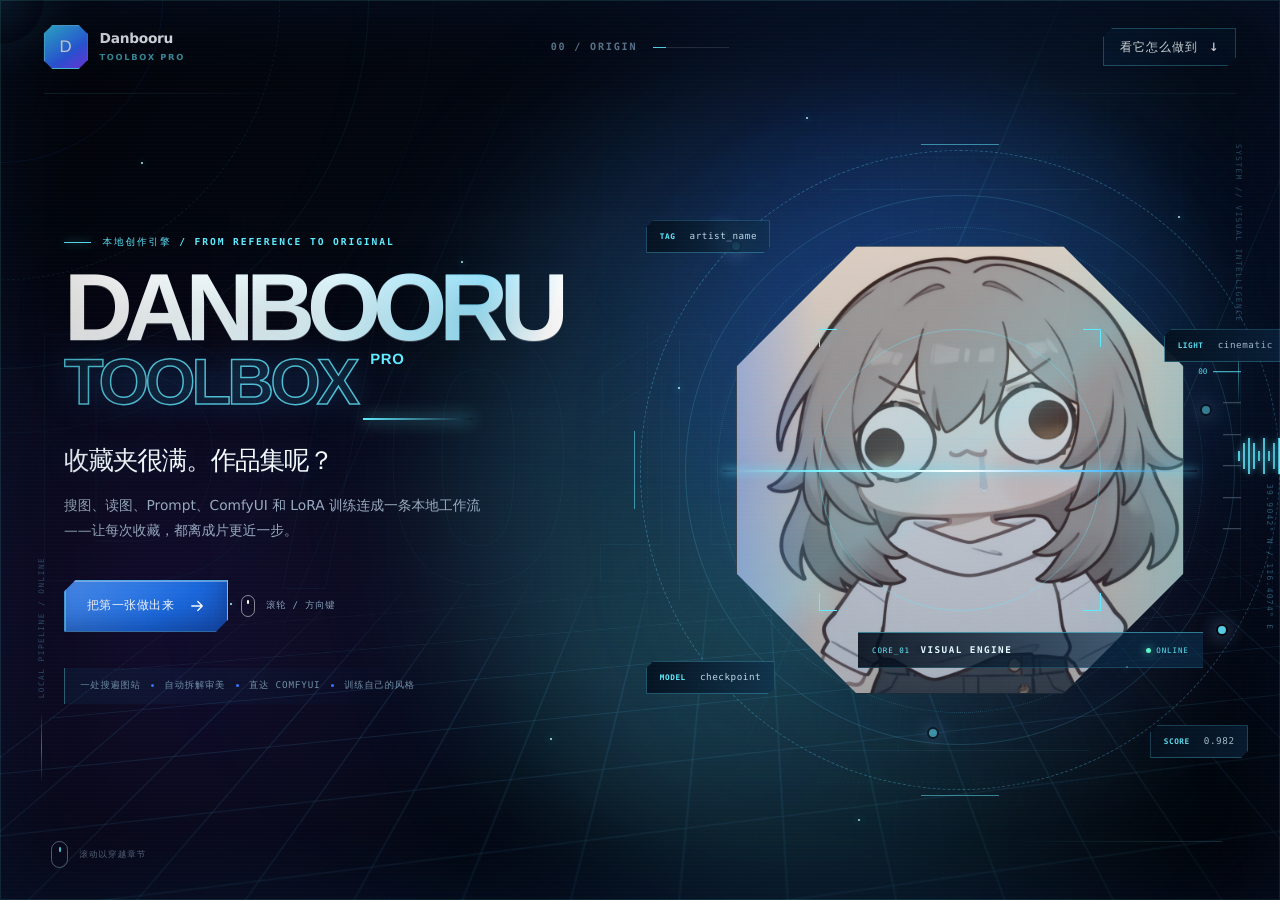
==== promo.html @ 8e203015 "Deploy promotional site" ====
<!doctype html>
<html lang="zh-CN">
  <head>
    <meta charset="UTF-8" />
    <meta name="viewport" content="width=device-width, initial-scale=1.0, viewport-fit=cover" />
    <meta
      name="description"
      content="收藏夹很满，作品集呢？Danbooru Toolbox Pro 把搜图、读图、ComfyUI 生成与 LoRA 训练连成一条本地创作工作流。"
    />
    <meta name="theme-color" content="#07101f" />
    <link rel="icon" type="image/png" href="./assets/logo--q2vQ9s1.png" />
    <title>Danbooru Toolbox Pro｜标签与图片助手</title>
    <script type="module"  src="./assets/promo-DK1WEImT.js"></script>
    <link rel="modulepreload"  href="./assets/rolldown-runtime-aKtaBQYM.js">
    <link rel="modulepreload"  href="./assets/modulepreload-polyfill-Dezn_h7o.js">
    <link rel="modulepreload"  href="./assets/gsap-vendor-B0QPNdJ0.js">
    <link rel="modulepreload"  href="./assets/react-vendor-CILzqOOf.js">
    <link rel="stylesheet"  href="./assets/promo-DI_Pjjp6.css">
  </head>
  <body>
    <div id="promo-root"></div>
  </body>
</html>
---- assets/promo-DI_Pjjp6.css ----
:root{--lightningcss-light: ;--lightningcss-dark:initial;color-scheme:dark;font-synthesis:none;text-rendering:geometricprecision;--promo-bg:#02040a;--promo-surface:#07111f;--promo-ink:#f7fbff;--promo-muted:#88a0ba;--promo-line:#74dcff33;--promo-accent:#3478ff;--promo-accent-bright:#61ecff;--promo-violet:#9d5cff;--promo-warm:#efc2a9;--promo-display:"Arial Black", "Segoe UI Black", "Microsoft YaHei", sans-serif;--material-face:#060d17f0;--material-face-deep:#01050bfa;--material-edge:#daf4ff38;--material-edge-top:#effcff61;--material-contact:#00070fe0;--material-shadow:#0000008f;font-family:Segoe UI,Microsoft YaHei,system-ui,-apple-system,sans-serif}*{box-sizing:border-box}html,body,#promo-root{width:100%;min-width:100%;max-width:none}html{background:var(--promo-bg);scroll-behavior:smooth;min-width:320px;min-height:100%}html.promo-enhanced,html.promo-enhanced body{overscroll-behavior:none;height:100%;overflow:hidden}body{min-width:320px;min-height:100%;color:var(--promo-ink);background:#02040a;margin:0;overflow-x:hidden}#promo-root{background:#02040a;min-height:100%}button,a{color:inherit;font:inherit}button{border:0}a{text-decoration:none}button:focus-visible,a:focus-visible,[data-scene-heading]:focus-visible{outline:2px solid var(--promo-accent-bright);outline-offset:5px}[data-scene-heading]:focus{scroll-margin-top:7rem}.promo-root{--pointer-x:0;--pointer-y:0;--scene-a-rgb:97, 236, 255;--scene-b-rgb:52, 120, 255;isolation:isolate;background:radial-gradient(circle at calc(73% + var(--pointer-x) * 5%) calc(42% + var(--pointer-y) * 5%), #3175ff3d, transparent 30%), radial-gradient(circle at 12% 68%, #8335ff1f, transparent 31%), linear-gradient(122deg, #02040a 0%, #040914 43%, #020712 72%, #010207 100%);width:100%;min-width:100%;max-width:none;min-height:100svh;position:relative;overflow:clip}.promo-root[data-active-index="1"]{--scene-a-rgb:54, 223, 255;--scene-b-rgb:41, 101, 255}.promo-root[data-active-index="2"]{--scene-a-rgb:120, 226, 255;--scene-b-rgb:137, 76, 255}.promo-root[data-active-index="3"]{--scene-a-rgb:75, 231, 255;--scene-b-rgb:83, 83, 255}.promo-root[data-active-index="4"]{--scene-a-rgb:93, 255, 215;--scene-b-rgb:38, 143, 255}.promo-root[data-active-index="5"]{--scene-a-rgb:221, 252, 255;--scene-b-rgb:91, 104, 255}.promo-root:before{z-index:50;content:"";pointer-events:none;mix-blend-mode:screen;background:repeating-linear-gradient(#ffffff03 0 1px,#0000 1px 4px);position:fixed;inset:0}.promo-root:after{z-index:90;box-shadow:inset 0 0 90px rgba(var(--scene-b-rgb), .11), inset 0 0 190px #00000070;content:"";pointer-events:none;border:1px solid #61ecff21;position:fixed;inset:0}.ambient-tech{z-index:-1;pointer-events:none;width:100vw;min-width:100%;position:fixed;inset:0;overflow:hidden}.ambient-grid{z-index:1;opacity:.3;transform:translate3d(calc(var(--pointer-x) * -16px), calc(var(--pointer-y) * -12px), 0);background-image:linear-gradient(#46b9ff1c 1px,#0000 1px),linear-gradient(90deg,#46b9ff1c 1px,#0000 1px);background-position:50%;background-size:72px 72px;position:absolute;inset:0;-webkit-mask-image:radial-gradient(at 70% 44%,#000 0%,#000000a8 35%,#0000 79%);mask-image:radial-gradient(at 70% 44%,#000 0%,#000000a8 35%,#0000 79%)}.ambient-glow{z-index:2;aspect-ratio:1;background:conic-gradient(from 110deg, transparent, rgba(var(--scene-a-rgb), .23), rgba(var(--scene-b-rgb), .2), transparent);filter:blur(74px);pointer-events:none;width:min(68vw,1180px);transform:translate3d(calc(var(--pointer-x) * 30px), calc(var(--pointer-y) * 22px), 0);border-radius:50%;position:absolute;top:5%;right:-4%}.ambient-aurora,.ambient-depth,.ambient-lens{z-index:3;position:absolute;inset:0}.ambient-aurora i{opacity:.24;filter:blur(44px);mix-blend-mode:screen;will-change:transform;border-radius:50%;width:62vw;height:18vh;position:absolute}.ambient-aurora i:first-child{background:linear-gradient(90deg, transparent, rgba(var(--scene-a-rgb), .72), transparent);transform:rotate(-27deg) translate3d(calc(var(--pointer-x) * 24px), calc(var(--pointer-y) * 15px), 0);animation:9s ease-in-out infinite alternate auroraDriftA;top:4%;right:-13%}.ambient-aurora i:nth-child(2){background:linear-gradient(90deg, transparent, rgba(var(--scene-b-rgb), .58), transparent);width:74vw;transform:rotate(19deg) translate3d(calc(var(--pointer-x) * -18px), calc(var(--pointer-y) * 12px), 0);animation:12s ease-in-out -4s infinite alternate auroraDriftB;bottom:7%;right:8%}.ambient-aurora i:nth-child(3){background:linear-gradient(90deg, transparent, rgba(var(--scene-a-rgb), .4), transparent);width:48vw;height:11vh;animation:10s ease-in-out -2s infinite alternate auroraDriftC;top:43%;left:-26%;transform:rotate(-12deg)}.ambient-depth{opacity:.28;background:repeating-conic-gradient(from 202deg at 71% 51%, rgba(var(--scene-a-rgb), .24) 0 .08deg, transparent .12deg 6.8deg);transform:translate3d(calc(var(--pointer-x) * -10px), calc(var(--pointer-y) * -8px), 0);-webkit-mask-image:radial-gradient(circle at 71% 51%,#0000 0 9%,#000 21%,#0000 70%);mask-image:radial-gradient(circle at 71% 51%,#0000 0 9%,#000 21%,#0000 70%)}.ambient-lens{top:50%;left:71%;border:1px solid rgba(var(--scene-a-rgb), .14);width:min(82vmin,880px);height:min(82vmin,880px);box-shadow:0 0 90px rgba(var(--scene-b-rgb), .14), inset 0 0 70px rgba(var(--scene-a-rgb), .06);transform:translate3d(calc(-50% + var(--pointer-x) * 18px), calc(-50% + var(--pointer-y) * 14px), 0);border-radius:50%;inset:auto}.ambient-lens:before,.ambient-lens:after,.ambient-lens i{aspect-ratio:1;content:"";border-radius:50%;position:absolute;top:50%;left:50%;transform:translate(-50%,-50%)}.ambient-lens:before{border:1px dashed rgba(var(--scene-a-rgb), .2);width:76%}.ambient-lens:after{border:1px solid rgba(var(--scene-b-rgb), .22);width:44%}.ambient-lens i:first-child{border:1px solid rgba(var(--scene-a-rgb), .08);width:118%}.ambient-lens i:last-child{background:radial-gradient(circle, rgba(var(--scene-a-rgb), .18), transparent 70%);width:12%;box-shadow:0 0 58px rgba(var(--scene-a-rgb), .28)}@keyframes auroraDriftA{to{transform:rotate(-23deg) translate3d(calc(var(--pointer-x) * 24px + 5vw), calc(var(--pointer-y) * 15px + 2vh), 0)}}@keyframes auroraDriftB{to{transform:rotate(15deg) translate3d(calc(var(--pointer-x) * -18px - 4vw), calc(var(--pointer-y) * 12px - 3vh), 0)}}@keyframes auroraDriftC{to{transform:rotate(-7deg)translate(5vw,-2vh)}}.ambient-floor{z-index:3;opacity:.44;width:92%;height:82%;transform:perspective(700px) rotateX(63deg) rotateZ(-9deg) translate3d(calc(var(--pointer-x) * -18px), calc(var(--pointer-y) * 12px), 0);transform-origin:top;background-image:linear-gradient(#48c8ff47 1px,#0000 1px),linear-gradient(90deg,#48c8ff47 1px,#0000 1px);background-size:54px 54px;position:absolute;bottom:-43%;right:-14%;-webkit-mask-image:linear-gradient(#0000,#000 24%,#0000 82%);mask-image:linear-gradient(#0000,#000 24%,#0000 82%)}.ambient-beams,.ambient-stars,.ambient-scan{z-index:4;position:absolute;inset:0}.ambient-beams i{opacity:.28;background:linear-gradient(#0000 8%,#50e7ffa6 43%,#0000 77%);width:1px;height:150%;position:absolute;top:-25%;transform:rotate(23deg);box-shadow:0 0 30px #31b7ff8c}.ambient-beams i:first-child{left:28%}.ambient-beams i:nth-child(2){opacity:.5;width:2px;left:68%}.ambient-beams i:nth-child(3){opacity:.18;left:91%}.ambient-stars i{background:#b8f6ff;border-radius:50%;width:2px;height:2px;animation:3.4s ease-in-out infinite starPulse;position:absolute;box-shadow:0 0 9px #54eaff}.ambient-stars i:first-child{top:18%;left:11%}.ambient-stars i:nth-child(2){animation-delay:-.7s;top:29%;left:36%}.ambient-stars i:nth-child(3){animation-delay:-1.9s;top:13%;left:63%}.ambient-stars i:nth-child(4){animation-delay:-2.6s;top:67%;left:18%}.ambient-stars i:nth-child(5){animation-delay:-1.1s;top:82%;left:43%}.ambient-stars i:nth-child(6){animation-delay:-2.1s;top:51%;left:77%}.ambient-stars i:nth-child(7){animation-delay:-.3s;top:24%;left:92%}.ambient-stars i:nth-child(8){animation-delay:-3s;top:74%;left:88%}.ambient-stars i:nth-child(9){animation-delay:-1.6s;top:91%;left:67%}.ambient-stars i:nth-child(10){animation-delay:-2.4s;top:43%;left:53%}.ambient-scan{z-index:5;background:linear-gradient(90deg,#0000,#3dc5ff0f,#0000);width:38%;animation:8s ease-in-out infinite ambientSweep;transform:skew(-18deg)translate(-150%)}.ambient-hud{z-index:6;color:#82ddff59;letter-spacing:.2em;writing-mode:vertical-rl;align-items:center;gap:.8rem;font-family:ui-monospace,SFMono-Regular,Consolas,monospace;font-size:.48rem;display:flex;position:absolute;right:2.3rem}.ambient-hud i{background:linear-gradient(#0000,#61ecff8c,#0000);width:1px;height:72px}.ambient-hud--top{top:16%}.ambient-hud--bottom{bottom:13%;left:2.3rem;right:auto;transform:rotate(180deg)}@keyframes starPulse{50%{opacity:.2;transform:scale(.45)}}@keyframes ambientSweep{0%,18%{opacity:0;transform:skew(-18deg)translate(-150%)}38%,66%{opacity:1}84%,to{opacity:0;transform:skew(-18deg)translate(380%)}}.promo-header{z-index:70;pointer-events:none;grid-template-columns:1fr auto 1fr;align-items:center;width:100%;min-height:94px;padding:1.35rem clamp(1.5rem,3.4vw,4.6rem);display:grid;position:fixed;top:0;left:0}.promo-header:after{content:"";opacity:.5;background:linear-gradient(90deg,#61ecff47,#0000 22% 78%,#61ecff33);height:1px;position:absolute;bottom:0;left:clamp(1.5rem,3.4vw,4.6rem);right:clamp(1.5rem,3.4vw,4.6rem)}.promo-header>*{pointer-events:auto}.promo-brand{justify-self:start;align-items:center;gap:.75rem;display:inline-flex}.promo-brand-mark{clip-path:polygon(20% 0,80% 0,100% 20%,100% 80%,80% 100%,20% 100%,0 80%,0 20%);width:44px;height:44px;font-family:var(--promo-display);background:linear-gradient(145deg,#39d8ff,#3167ff 62%,#7f3cff);border:1px solid #61ecffbd;place-items:center;font-size:1.05rem;display:grid;box-shadow:0 0 0 4px #3478ff14,0 0 34px #34beff6b}.promo-brand>span:last-child{flex-direction:column;line-height:1;display:flex}.promo-brand strong{letter-spacing:-.02em;font-size:.86rem}.promo-brand small{color:#61ecffa8;letter-spacing:.2em;margin-top:.35rem;font-size:.52rem;font-weight:800}.promo-chapter{color:#9ac2dda8;letter-spacing:.18em;align-items:center;gap:1rem;font-family:ui-monospace,SFMono-Regular,Consolas,monospace;font-size:.63rem;font-weight:700;display:flex}.promo-chapter>i{background:#ffffff24;width:76px;height:1px;display:block;position:relative;overflow:hidden}.promo-chapter b{background:var(--promo-accent-bright);transition:width .5s cubic-bezier(.16,1,.3,1);position:absolute;inset:0 auto 0 0}.header-cta{clip-path:polygon(9px 0,100% 0,100% calc(100% - 9px),calc(100% - 9px) 100%,0 100%,0 9px);cursor:pointer;letter-spacing:.08em;background:#184f8e1a;border:1px solid #61ecff4d;justify-self:end;min-height:38px;padding:0 1rem;font-size:.72rem;font-weight:800;transition:color .2s,border-color .2s}.header-cta span{margin-left:.4rem;transition:transform .25s cubic-bezier(.16,1,.3,1);display:inline-block}.header-cta:hover{color:var(--promo-accent-bright);background:#2fb3ff1f;border-color:#61ecffcc}.header-cta:hover span{transform:translate(3px,-3px)}.promo-stage{min-height:100svh;position:relative}.promo-root[data-enhanced=true] .promo-stage{height:100svh;overflow:hidden}.promo-root[data-enhanced=true]{width:auto;min-width:0;max-width:none;height:auto;min-height:0;position:fixed;inset:0;overflow:hidden}.promo-section{transform-origin:68%;background:0 0;min-height:100svh;position:relative;overflow:hidden}.promo-section:after{z-index:0;content:"";opacity:.55;pointer-events:none;background:linear-gradient(90deg,#0000,#61ecff5c);width:clamp(190px,17vw,340px);height:1px;position:absolute;bottom:6.5vh;right:4.5vw}.promo-section[data-active=true]:before{animation:1.05s cubic-bezier(.16,1,.3,1) both sceneFieldBoot}.promo-section[data-active=true]:after{transform-origin:100%;animation:1.1s cubic-bezier(.16,1,.3,1) .18s both sceneRailBoot}@keyframes sceneFieldBoot{0%{opacity:0;transform:scale(.92)}to{opacity:1;transform:scale(1)}}@keyframes sceneRailBoot{0%{opacity:0;transform:scaleX(0)}to{opacity:.55;transform:scaleX(1)}}.promo-root[data-enhanced=true] .promo-section{opacity:0;visibility:hidden;position:absolute;inset:0}.promo-root[data-enhanced=true] .promo-section:not([data-active=true]) *{animation-play-state:paused!important}.promo-root[data-enhanced=true] .promo-section[data-active=true]{opacity:1;visibility:visible}.scene--organize,.scene--train{transform-origin:32%}.scene--final{transform-origin:50%}.scene-layout{--scene-pad-inline:clamp(4rem, 5vw, 7rem);--scene-pad-right:var(--scene-pad-inline);--scene-pad-top:clamp(7rem, 11vh, 9rem);--scene-pad-bottom:clamp(4.5rem, 8vh, 6.5rem);width:100%;max-width:none;min-height:100svh;padding:var(--scene-pad-top) var(--scene-pad-right) var(--scene-pad-bottom) var(--scene-pad-inline);align-items:center;gap:clamp(2rem,3.5vw,6rem);margin:0;display:grid;position:relative}.scene-layout>*{min-width:0}.scene-copy{z-index:4;max-width:620px;position:relative}.scene-kicker{color:var(--promo-accent-bright);letter-spacing:.2em;text-transform:uppercase;text-shadow:0 0 18px #61ecff61;margin:0 0 1.45rem;font-family:ui-monospace,SFMono-Regular,Consolas,monospace;font-size:clamp(.6rem,.72vw,.72rem);font-weight:800}.scene-kicker:before{background:var(--promo-accent-bright);content:"";vertical-align:middle;width:1.7rem;height:1px;margin-right:.7rem;display:inline-block;box-shadow:0 0 10px #61ecffcc}.scene-number{color:#7ea4dc12;font-family:var(--promo-display);pointer-events:none;font-size:clamp(8rem,13vw,13rem);line-height:1;position:absolute;top:-5.1rem;left:-.08em}.feature-title{font-family:var(--promo-display);letter-spacing:0;text-shadow:0 0 34px #2a93ff21;margin:0;font-size:clamp(3rem,5.2vw,6.1rem);font-weight:950;line-height:1.08}.feature-title-line{white-space:nowrap;display:block}.feature-lead{color:#a9b6c8;max-width:34rem;margin:clamp(1.4rem,3vh,2rem) 0 0;font-size:clamp(.9rem,1.15vw,1.12rem);line-height:1.85}.feature-facts{border-top:1px solid var(--promo-line);gap:clamp(2rem,5vw,4.5rem);margin-top:clamp(2rem,4vh,3.2rem);padding-top:1.4rem;display:flex}.feature-facts div{flex-direction:column;display:flex}.feature-facts strong{font-family:var(--promo-display);font-size:clamp(1.2rem,2vw,2rem)}.feature-facts span{color:var(--promo-muted);letter-spacing:.12em;margin-top:.4rem;font-size:.67rem}.promo-root[data-enhanced=true] .promo-reveal{opacity:0}.promo-root[data-enhanced=true] .promo-section[data-active=true] .promo-reveal{animation:.64s cubic-bezier(.16,1,.3,1) both promoReveal}.promo-root[data-enhanced=true] .promo-section[data-active=true] .promo-reveal:first-child{animation-delay:.18s}.promo-root[data-enhanced=true] .promo-section[data-active=true] .promo-reveal:nth-child(2){animation-delay:.24s}.promo-root[data-enhanced=true] .promo-section[data-active=true] .promo-reveal:nth-child(3){animation-delay:.3s}.promo-root[data-enhanced=true] .promo-section[data-active=true] .promo-reveal:nth-child(4){animation-delay:.36s}.promo-root[data-enhanced=true] .promo-section[data-active=true] .promo-reveal:nth-child(5){animation-delay:.42s}@keyframes promoReveal{0%{opacity:0;transform:translateY(20px)}to{opacity:1;transform:translateY(0)}}.hero-layout{grid-template-columns:minmax(0,1.05fr) minmax(360px,.95fr)}.hero-title{font-family:var(--promo-display);letter-spacing:-.085em;text-transform:uppercase;flex-direction:column;margin:0;font-size:clamp(4.2rem,7.7vw,9.2rem);font-weight:950;line-height:.78;display:flex}.hero-title>span:last-child{color:#0000;-webkit-text-stroke:1.2px #f3f6fbb8;letter-spacing:-.06em;margin-top:.22em;font-size:.68em}.hero-title em{color:var(--promo-accent-bright);vertical-align:top;-webkit-text-stroke:0;letter-spacing:.04em;font-size:.23em;font-style:normal;display:inline-block;transform:translateY(-.22em)}.hero-lead{font-family:var(--promo-display);letter-spacing:-.045em;margin:clamp(1.8rem,4vh,3.2rem) 0 0;font-size:clamp(1.25rem,2vw,2.05rem);font-weight:900}.hero-detail{max-width:39rem;color:var(--promo-muted);margin:1rem 0 0;font-size:clamp(.86rem,1.05vw,1.05rem);line-height:1.8}.hero-actions,.final-actions{align-items:center;gap:.8rem;margin-top:clamp(1.8rem,4vh,3rem);display:flex}.hero-control-note{color:var(--promo-muted);letter-spacing:.08em;align-items:center;gap:.7rem;font-family:ui-monospace,SFMono-Regular,Consolas,monospace;font-size:.58rem;display:inline-flex}.promo-button{cursor:pointer;letter-spacing:.04em;border:1px solid #0000;border-radius:999px;justify-content:center;align-items:center;gap:.85rem;min-height:52px;padding:0 1.35rem;font-size:.76rem;font-weight:850;transition:transform .28s cubic-bezier(.16,1,.3,1),background .2s,border-color .2s;display:inline-flex}.promo-button svg{fill:none;stroke:currentColor;stroke-linecap:round;stroke-linejoin:round;stroke-width:1.8px;width:18px;transition:transform .25s cubic-bezier(.16,1,.3,1)}.promo-button:hover{transform:translateY(-3px)}.promo-button:hover svg{transform:translate(4px)}.promo-button--primary{background:var(--promo-accent);box-shadow:0 14px 40px #3576eb3d}.promo-button--primary:hover{background:#609bff}.promo-button--ghost{background:#ffffff06;border-color:#ffffff2b}.promo-button--ghost:hover{border-color:#8bb8ff8c}.button-wheel{border:1px solid #ffffff80;border-radius:10px;width:14px;height:22px;display:block;position:relative}.button-wheel:after{content:"";background:#fff;border-radius:2px;width:2px;height:4px;animation:1.7s ease-in-out infinite wheelDot;position:absolute;top:4px;left:5px}@keyframes wheelDot{0%{opacity:0;transform:translateY(0)}25%{opacity:1}75%{opacity:1}to{opacity:0;transform:translateY(7px)}}.hero-proof{color:#718097;letter-spacing:.09em;text-transform:uppercase;align-items:center;gap:.65rem;margin-top:clamp(1.8rem,4vh,3.5rem);font-family:ui-monospace,SFMono-Regular,Consolas,monospace;font-size:.58rem;display:flex}.hero-proof i{background:var(--promo-accent);border-radius:50%;width:3px;height:3px}.hero-visual{aspect-ratio:1;width:min(42vw,650px);transform:translate3d(calc(var(--pointer-x) * 22px), calc(var(--pointer-y) * 15px), 0);justify-self:center;transition:transform .2s ease-out;position:relative}.hero-mascot-halo{filter:blur(58px);background:#679dff40;border-radius:50%;position:absolute;inset:12%}.hero-mascot-frame{background:#dbc6b8;border:1px solid #ffffff38;border-radius:50%;position:absolute;inset:13%;overflow:hidden;box-shadow:0 35px 90px #0000006b,inset 0 0 0 11px #ffffff09}.hero-mascot-frame:after{content:"";background:linear-gradient(140deg,#0000 35%,#5893ff2e);position:absolute;inset:0}.hero-mascot-frame img{object-fit:cover;width:100%;height:100%;transform:scale(1.03)}.hero-orbit{border:1px solid #8db4ee38;border-radius:50%;position:absolute}.hero-orbit:before,.hero-orbit:after{border:2px solid var(--promo-bg);background:var(--promo-accent-bright);content:"";border-radius:50%;width:8px;height:8px;position:absolute;box-shadow:0 0 18px #8bb8ffcc}.hero-orbit--outer{animation:24s linear infinite orbitSpin;inset:1%}.hero-orbit--outer:before{top:14%;left:14%}.hero-orbit--outer:after{bottom:24%;right:8%}.hero-orbit--inner{opacity:.55;border-style:dashed;animation:18s linear infinite reverse orbitSpin;inset:8%}.hero-orbit--inner:before{top:38%;right:4%}.hero-orbit--inner:after{bottom:1%;left:44%}@keyframes orbitSpin{to{transform:rotate(360deg)}}.orbit-label{color:#b7c5d8;letter-spacing:.06em;-webkit-backdrop-filter:blur(12px);backdrop-filter:blur(12px);background:#071120b8;border:1px solid #96b9eb33;border-radius:999px;padding:.55rem .75rem;font-family:ui-monospace,SFMono-Regular,Consolas,monospace;font-size:.58rem;animation:4s ease-in-out infinite labelFloat;position:absolute;box-shadow:0 12px 36px #00000038}.orbit-label--two{animation-delay:-1.2s;top:28%;right:-4%}.orbit-label--three{animation-delay:-2.1s;bottom:16%;left:-3%}.orbit-label--four{animation-delay:-3s;bottom:5%;right:3%}@keyframes labelFloat{0%,to{transform:translateY(0)}50%{transform:translateY(-8px)}}.hero-scanline{background:linear-gradient(90deg,#0000,#7baeffb3,#0000);width:88%;height:1px;animation:4.6s ease-in-out infinite scanLine;position:absolute;top:50%;left:6%;overflow:visible;box-shadow:0 0 15px #5493ff8c}@keyframes scanLine{0%,to{opacity:0;transform:translateY(-150px)}18%,82%{opacity:.75}50%{transform:translateY(150px)}}.hero-coordinate{color:#c2d2e873;letter-spacing:.16em;writing-mode:vertical-rl;font-family:ui-monospace,SFMono-Regular,Consolas,monospace;font-size:.5rem;position:absolute;bottom:28%;right:2%}.hero-layout{isolation:isolate;grid-template-columns:minmax(0,.9fr) minmax(0,1.1fr)}.hero-layout:before{z-index:-1;color:#0000;content:"D/01";font-family:var(--promo-display);opacity:.12;pointer-events:none;-webkit-text-stroke:1px #54c1ff6b;font-size:clamp(15rem,28vw,36rem);font-weight:950;line-height:.7;position:absolute;top:50%;left:1.6vw;transform:translateY(-47%)}.hero-copy{max-width:830px}.hero-title{z-index:3;filter:drop-shadow(0 0 24px #4285ff21);font-size:clamp(4.8rem,7.45vw,9.5rem);line-height:.75;position:relative}.hero-title>span:first-child{box-sizing:content-box;color:#0000;text-shadow:0 0 42px #5ce2ff29;background:linear-gradient(110deg,#fff 8%,#d7f8ff 51%,#7adfff 79%,#fff 94%);-webkit-background-clip:text;background-clip:text;align-self:flex-start;width:max-content;max-width:none;padding-inline-end:.14em;overflow:visible}.hero-title>span:last-child{color:#61ecff0f;-webkit-text-stroke:1.5px #61ecffc7;text-shadow:0 0 34px #35a0ff45;position:relative}.hero-title>span:last-child:after{background:linear-gradient(90deg, var(--promo-accent-bright), transparent);width:26%;height:.035em;box-shadow:0 0 15px var(--promo-accent-bright);content:"";position:absolute;bottom:-.2em;right:3%}.hero-lead{color:#f4fbff;text-shadow:0 0 28px #4cbbff2e}.hero-detail{color:#98abc0}.promo-button{clip-path:polygon(12px 0,100% 0,100% calc(100% - 12px),calc(100% - 12px) 100%,0 100%,0 12px);border-radius:0}.promo-button--primary{background:linear-gradient(110deg,#2e6aff,#18bddd 72%,#64efff);border-color:#79f1ff85;position:relative;box-shadow:0 0 0 1px #359dff1f,0 0 34px #30a6ff52,inset 0 0 20px #ffffff1a}.promo-button--primary:hover{background:linear-gradient(110deg,#417cff,#34d7ef 72%,#9bf7ff);box-shadow:0 0 44px #30c4ff73}.hero-proof{color:#7090a8;background:linear-gradient(90deg,#1f8fce17,#0000);border-left:1px solid #61ecff6b;width:fit-content;padding:.72rem .95rem}.hero-visual{width:min(49vw,920px,90svh);transform:translate3d(calc(var(--pointer-x) * 32px), calc(var(--pointer-y) * 22px), 0);justify-self:end;margin-inline-end:calc(-1 * var(--scene-pad-right))}.hero-reactor-shell{opacity:.82;background:linear-gradient(var(--promo-accent-bright), var(--promo-accent-bright)) 50% 0 / 12% 1px no-repeat, linear-gradient(var(--promo-accent-bright), var(--promo-accent-bright)) 50% 100% / 12% 1px no-repeat, linear-gradient(var(--promo-accent-bright), var(--promo-accent-bright)) 0 50% / 1px 12% no-repeat, linear-gradient(var(--promo-accent-bright), var(--promo-accent-bright)) 100% 50% / 1px 12% no-repeat;filter:drop-shadow(0 0 12px #61ecff57);position:absolute;inset:-1%}.hero-reactor-shell:before,.hero-reactor-shell:after{clip-path:polygon(27% 0,73% 0,100% 27%,100% 73%,73% 100%,27% 100%,0 73%,0 27%);content:"";border:1px solid #64daff2e;position:absolute;inset:7%}.hero-reactor-shell:after{opacity:.48;border-style:dashed;animation:3.8s ease-in-out infinite reactorBreathe;inset:2%}.hero-mascot-halo{filter:blur(70px);background:linear-gradient(135deg,#2f6cff7a,#50ebff47,#9e42ff4d);border-radius:34%;inset:10%}.hero-mascot-frame{clip-path:polygon(27% 0,73% 0,100% 27%,100% 73%,73% 100%,27% 100%,0 73%,0 27%);background:#0b1421;border:1px solid #77eeffc2;border-radius:0;inset:15%;box-shadow:0 0 0 9px #226eb714,0 0 76px #2aa2ff66,inset 0 0 70px #237cff29}.hero-mascot-frame:before{z-index:2;content:"";pointer-events:none;background:linear-gradient(90deg,#3478ff52,#0000 18% 82%,#61ecff3d),linear-gradient(#0308120a,#0d2b4e4d);position:absolute;inset:0}.hero-mascot-frame:after{z-index:3;background:linear-gradient(140deg,#0000 29%,#76f1ff2e 48%,#0000 54%)}.hero-mascot-frame img{filter:saturate(.72)contrast(1.13)brightness(.93)hue-rotate(3deg);transform:scale(1.08)}.hero-image-grid{z-index:4;opacity:.26;pointer-events:none;background-image:linear-gradient(#49d6ff2e 1px,#0000 1px),linear-gradient(90deg,#49d6ff2e 1px,#0000 1px);background-size:32px 32px;position:absolute;inset:0;-webkit-mask-image:linear-gradient(#0000,#000 40%,#0000 90%);mask-image:linear-gradient(#0000,#000 40%,#0000 90%)}.hero-orbit{filter:drop-shadow(0 0 9px #3bb5ff38);border-color:#60daff52;border-radius:50%}.hero-orbit--outer{border-style:dashed;border-width:1px;inset:0}.hero-orbit--inner{border-style:solid;inset:7%;box-shadow:inset 0 0 40px #267aff14}.hero-orbit--micro{opacity:.62;border-style:dotted;animation:12s linear infinite orbitSpin;inset:12%}.hero-reticle{z-index:7;border:1px solid #61ecff5c;border-radius:50%;position:absolute;inset:28%}.hero-reticle i{border-color:var(--promo-accent-bright);width:18px;height:18px;filter:drop-shadow(0 0 6px var(--promo-accent-bright));border-style:solid;position:absolute}.hero-reticle i:first-child{border-width:1px 0 0 1px;top:-1px;left:-1px}.hero-reticle i:nth-child(2){border-width:1px 1px 0 0;top:-1px;right:-1px}.hero-reticle i:nth-child(3){border-width:0 1px 1px 0;bottom:-1px;right:-1px}.hero-reticle i:nth-child(4){border-width:0 0 1px 1px;bottom:-1px;left:-1px}.orbit-label{z-index:8;color:#bdd7e6;clip-path:polygon(7px 0,100% 0,100% calc(100% - 7px),calc(100% - 7px) 100%,0 100%,0 7px);background:linear-gradient(100deg,#05111ff0,#0e304e99);border-color:#5ce1ff52;border-radius:0;padding:.62rem .78rem;box-shadow:0 0 24px #28a4ff21}.orbit-label b{color:var(--promo-accent-bright);margin-right:.5rem;font-size:.48rem}.orbit-label--one{top:11%;left:1%}.orbit-label--two{top:28%;right:-1%}.orbit-label--three{bottom:15%;left:1%}.orbit-label--four{bottom:5%;right:5%}.hero-scanline{z-index:9;background:linear-gradient(90deg,#0000,#78f1ff 20%,#fff 50%,#58bfff 80%,#0000);width:74%;height:2px;left:13%;box-shadow:0 0 8px #61ecff,0 0 28px #3494ffbf}.hero-core-status{z-index:8;background:linear-gradient(90deg,#040d1be6,#0d395c94);border-top:1px solid #61ecff7a;border-bottom:1px solid #61ecff2e;grid-template-columns:auto 1fr auto;align-items:center;gap:.65rem;width:54%;padding:.72rem .9rem;font-family:ui-monospace,SFMono-Regular,Consolas,monospace;display:grid;position:absolute;bottom:19%;right:12%}.hero-core-status span,.hero-core-status i{color:var(--promo-accent-bright);letter-spacing:.12em;font-size:.47rem;font-style:normal}.hero-core-status strong{color:#e3f8ff;letter-spacing:.16em;font-size:.58rem}.hero-core-status i:before{content:"";background:#61ffd1;border-radius:50%;width:5px;height:5px;margin-right:.35rem;display:inline-block;box-shadow:0 0 10px #61ffd1}.hero-waveform{z-index:8;align-items:center;gap:3px;height:36px;display:flex;position:absolute;top:45%;right:0}.hero-waveform i{background:var(--promo-accent-bright);width:2px;height:30%;animation:1.4s ease-in-out infinite alternate waveSignal;box-shadow:0 0 6px #61ecffcc}.hero-waveform i:nth-child(2n){height:72%;animation-delay:-.4s}.hero-waveform i:nth-child(3n){height:100%;animation-delay:-.8s}.hero-coordinate{color:#69d9ff7a;bottom:25%;right:1%}@keyframes waveSignal{to{opacity:.35;height:12%}}@keyframes reactorBreathe{50%{opacity:.22;transform:scale(.985)}}.feature-layout{grid-template-columns:minmax(300px,.78fr) minmax(480px,1.22fr)}.feature-layout--reverse{grid-template-columns:minmax(480px,1.18fr) minmax(300px,.82fr)}.search-console{clip-path:polygon(28px 0,100% 0,100% calc(100% - 28px),calc(100% - 28px) 100%,0 100%,0 28px);width:100%;max-width:940px;transform:perspective(1300px) rotateY(-7deg) rotateX(2deg) translate3d(calc(var(--pointer-x) * -12px), calc(var(--pointer-y) * -8px), 0);background:linear-gradient(150deg,#0a1f35f5,#030913fa);border:1px solid #61ecff4d;border-radius:0;padding:clamp(1.1rem,2vw,1.8rem);position:relative;overflow:hidden;box-shadow:0 0 0 1px #3281ff14,0 0 80px #1e80ff33,0 45px 110px #0000007a}.search-console:before{content:"";pointer-events:none;background:linear-gradient(125deg,#3ad2ff21,#0000 28%),repeating-linear-gradient(90deg,#0000 0 47px,#46c8ff06 48px);position:absolute;inset:0}.console-topline,.console-footer,.source-row{align-items:center;display:flex;position:relative}.console-topline{color:#8595aa;letter-spacing:.15em;justify-content:space-between;margin-bottom:1.2rem;font-family:ui-monospace,SFMono-Regular,Consolas,monospace;font-size:.56rem;font-weight:800}.console-status{color:#96c6ff}.console-status i{background:#79b1ff;border-radius:50%;width:6px;height:6px;margin-right:.42rem;animation:1.6s ease-in-out infinite statusPulse;display:inline-block;box-shadow:0 0 12px #79b1ff}@keyframes statusPulse{50%{opacity:.35}}.search-field{background:#1c71a00f;border:1px solid #61ecff38;border-radius:0;align-items:center;gap:.8rem;min-height:58px;padding:0 1rem;display:flex;position:relative;box-shadow:inset 0 0 26px #2981ff0f}.search-symbol{color:var(--promo-accent-bright);font-size:1.55rem;line-height:1}.search-query{color:#edf3fc;flex:1;font-family:ui-monospace,SFMono-Regular,Consolas,monospace;font-size:clamp(.72rem,1.1vw,.95rem)}.search-shortcut{color:#708097;border:1px solid #ffffff21;border-radius:.42rem;padding:.3rem .46rem;font-size:.58rem}.source-row{color:#66768c;letter-spacing:.09em;white-space:nowrap;gap:clamp(.65rem,1.5vw,1.35rem);margin:1rem 0;font-size:.52rem;font-weight:850;overflow:hidden}.source-row .is-active{color:var(--promo-accent-bright)}.result-grid{grid-template-rows:repeat(2,minmax(130px,18vh));grid-template-columns:1.35fr .9fr .9fr;gap:.75rem;display:grid}.result-tile{background-color:#15243a;border:1px solid #63dbff2b;border-radius:.15rem;min-height:0;position:relative;overflow:hidden}.result-tile:before,.result-tile:after{content:"";border-radius:50%;position:absolute}.result-tile:before{aspect-ratio:1;filter:blur(2px);background:#ffffff2e;width:55%;top:15%;left:20%}.result-tile:after{aspect-ratio:1;border:1px solid #ffffff40;width:80%;bottom:-30%;right:-16%}.result-tile span{z-index:3;color:#ffffffbf;letter-spacing:.1em;font-family:ui-monospace,SFMono-Regular,Consolas,monospace;font-size:.48rem;position:absolute;bottom:.7rem;right:.8rem}.result-tile--portrait{background:#d6bfae;grid-row:1/3}.result-tile--portrait:before,.result-tile--portrait:after{display:none}.result-tile--portrait img{object-fit:cover;filter:saturate(.82)contrast(1.04);width:100%;height:100%;transition:transform .8s cubic-bezier(.16,1,.3,1)}.search-console:hover .result-tile--portrait img{transform:scale(1.035)}.result-tile--violet{background:linear-gradient(145deg,#374f82,#76678e)}.result-tile--blue{background:linear-gradient(145deg,#1e5b83,#6bb3c4)}.result-tile--peach{background:linear-gradient(145deg,#805e64,#e6ae8c)}.console-footer{color:#607088;letter-spacing:.12em;justify-content:space-between;gap:1rem;margin-top:1rem;font-family:ui-monospace,SFMono-Regular,Consolas,monospace;font-size:.48rem}.console-footer div{flex:1;gap:4px;display:flex}.console-footer i{background:#ffffff14;flex:1;height:2px;overflow:hidden}.console-footer i:after{background:var(--promo-accent);content:"";transform-origin:0;width:100%;height:100%;animation:2.4s ease-in-out infinite alternate indexBar;display:block}.console-footer i:nth-child(2):after{animation-delay:-.4s}.console-footer i:nth-child(3):after{animation-delay:-1.2s}.console-footer i:nth-child(4):after{animation-delay:-.8s}.console-footer i:nth-child(5):after{animation-delay:-1.7s}@keyframes indexBar{0%{transform:scaleX(.12)}to{transform:scaleX(.95)}}.asset-intelligence{aspect-ratio:1.05;width:min(48vw,820px);transform:translate3d(calc(var(--pointer-x) * 12px), calc(var(--pointer-y) * 10px), 0);justify-self:center;position:relative}.asset-photo{clip-path:polygon(30px 0,100% 0,100% calc(100% - 30px),calc(100% - 30px) 100%,0 100%,0 30px);background:#dac4b4;border:1px solid #61ecff61;border-radius:0;position:absolute;inset:5% 22% 5% 10%;overflow:hidden;box-shadow:0 0 58px #2299ff2e,0 38px 90px #0000007a}.asset-photo:after{content:"";background:linear-gradient(90deg,#0000 49.8%,#ffffff2e 50%,#0000 50.2%),linear-gradient(#0000 49.8%,#ffffff2e 50%,#0000 50.2%),linear-gradient(#0000 62%,#0309128c);position:absolute;inset:0}.asset-photo img{object-fit:cover;width:100%;height:100%}.asset-focus{z-index:2;border:1px solid #7eb8ffcc;width:54px;height:54px;position:absolute}.asset-focus:before,.asset-focus:after{content:"";background:#7eb8ffcc;position:absolute}.asset-focus:before{width:70px;height:1px;top:50%;left:-8px}.asset-focus:after{width:1px;height:70px;top:-8px;left:50%}.asset-focus--one{top:30%;left:31%}.asset-focus--two{width:34px;height:34px;bottom:22%;right:18%}.asset-data{z-index:4;clip-path:polygon(8px 0,100% 0,100% calc(100% - 8px),calc(100% - 8px) 100%,0 100%,0 8px);-webkit-backdrop-filter:blur(16px);backdrop-filter:blur(16px);background:linear-gradient(110deg,#040e1bf0,#0b3148c7);border:1px solid #61ecff47;border-radius:0;grid-template-columns:1fr auto;gap:.25rem 2rem;width:min(260px,42%);padding:1rem 1.15rem;display:grid;position:absolute;box-shadow:0 0 34px #1d91ff21,0 18px 50px #00000057}.asset-data small{color:var(--promo-accent-bright);letter-spacing:.16em;grid-column:1/3;font-family:ui-monospace,SFMono-Regular,Consolas,monospace;font-size:.48rem;font-weight:800}.asset-data strong{text-overflow:ellipsis;font-size:.78rem;overflow:hidden}.asset-data span{color:#9baabd;font-family:ui-monospace,SFMono-Regular,Consolas,monospace;font-size:.65rem}.asset-index{color:#596a82;letter-spacing:.18em;font-family:ui-monospace,SFMono-Regular,Consolas,monospace;font-size:.52rem;position:absolute;bottom:2%;left:11%}.asset-crosshair{width:1px;height:1px;box-shadow:0 0 0 1px var(--promo-accent-bright);position:absolute}.asset-crosshair:before,.asset-crosshair:after{content:"";background:#7baeff66;position:absolute}.asset-crosshair:before{width:140px;height:1px;top:0;left:-70px}.asset-crosshair:after{width:1px;height:140px;top:-70px;left:0}.asset-crosshair--one{top:18%;left:4%}.asset-crosshair--two{bottom:21%;right:13%}.feature-tags{flex-wrap:wrap;gap:.55rem;margin-top:2rem;display:flex}.feature-tags span{clip-path:polygon(6px 0,100% 0,100% calc(100% - 6px),calc(100% - 6px) 100%,0 100%,0 6px);color:#8fa1b8;letter-spacing:.06em;background:#238bc10d;border:1px solid #97b8e62b;border-radius:0;padding:.6rem .85rem;font-size:.64rem}.creation-pipeline{width:min(57vw,1040px);min-height:430px;transform:translate3d(calc(var(--pointer-x) * -9px), calc(var(--pointer-y) * 8px), 0);grid-template-columns:repeat(3,1fr);justify-self:end;align-items:center;gap:clamp(1rem,2vw,2rem);display:grid;position:relative}.pipeline-beam{z-index:0;background:#61ecff3d;height:1px;position:absolute;top:50%;left:7%;right:7%;overflow:hidden;box-shadow:0 0 18px #33bbff40}.pipeline-beam span{background:linear-gradient(90deg,#0000,#72a9ff,#0000);width:30%;height:100%;animation:2.8s ease-in-out infinite beamTravel;display:block}@keyframes beamTravel{0%{transform:translate(-100%)}to{transform:translate(430%)}}.pipeline-node{z-index:2;clip-path:polygon(18px 0,100% 0,100% calc(100% - 18px),calc(100% - 18px) 100%,0 100%,0 18px);background:linear-gradient(155deg,#0a233af7,#030a14fa);border:1px solid #61ecff40;border-radius:0;min-height:280px;padding:clamp(1.2rem,2vw,1.8rem);position:relative;box-shadow:0 0 38px #2180ff1a,0 30px 74px #0000006b}.pipeline-node--prompt{transform:translateY(-34px)}.pipeline-node--output{transform:translateY(22px)}.node-index{color:#8bb8ff52;font-family:var(--promo-display);margin-bottom:clamp(3.2rem,8vh,5.4rem);font-size:2.2rem;line-height:1}.pipeline-node small{color:var(--promo-accent-bright);letter-spacing:.17em;font-family:ui-monospace,SFMono-Regular,Consolas,monospace;font-size:.49rem;font-weight:800;display:block}.pipeline-node strong{margin-top:.45rem;font-size:clamp(.9rem,1.2vw,1.16rem);display:block}.tag-stream{flex-wrap:wrap;gap:.34rem;margin-top:1rem;display:flex}.tag-stream span{color:#9ebff3;background:#4d8dff21;border-radius:.35rem;padding:.35rem .48rem;font-family:ui-monospace,SFMono-Regular,Consolas,monospace;font-size:.47rem}.prompt-lines{flex-direction:column;gap:.45rem;margin-top:1rem;display:flex}.prompt-lines i{background:#ffffff1c;border-radius:4px;height:4px}.prompt-lines i:nth-child(2){width:74%}.prompt-lines i:nth-child(3){background:#5694ff73;width:48%}.output-preview{background:#dbc4b3;border-radius:.6rem;height:74px;margin-top:1rem;overflow:hidden}.output-preview img{object-fit:cover;object-position:50% 28%;width:100%;height:100%}.pipeline-pulse{z-index:3;background:var(--promo-accent-bright);border-radius:50%;width:8px;height:8px;animation:1.7s ease-in-out infinite nodePulse;position:absolute;top:calc(50% - 4px);box-shadow:0 0 20px #79adffe6}.pipeline-pulse--one{left:32.4%}.pipeline-pulse--two{animation-delay:-.8s;right:32.4%}@keyframes nodePulse{50%{opacity:.4;transform:scale(1.8)}}.pipeline-caption{color:#52647d;letter-spacing:.18em;font-family:ui-monospace,SFMono-Regular,Consolas,monospace;font-size:.5rem;position:absolute;bottom:0;right:0}.training-layout{grid-template-columns:minmax(310px,.7fr) minmax(540px,1.3fr)}.training-metrics{border-top:1px solid var(--promo-line);gap:clamp(1.5rem,4vw,3rem);margin-top:2.2rem;padding-top:1.4rem;display:flex}.training-metrics div{grid-template-columns:auto auto;gap:.25rem .7rem;display:grid}.training-metrics span{color:#708096;letter-spacing:.17em;grid-column:1/3;font-family:ui-monospace,SFMono-Regular,Consolas,monospace;font-size:.5rem;font-weight:800}.training-metrics strong{font-family:var(--promo-display);font-size:1.35rem}.training-metrics i{color:#76b0ff;align-self:end;padding-bottom:.2rem;font-family:ui-monospace,SFMono-Regular,Consolas,monospace;font-size:.5rem;font-style:normal}.training-stage{aspect-ratio:1.42;width:min(58vw,1040px);transform:perspective(1300px) rotateY(-6deg) rotateX(1deg) translate3d(calc(var(--pointer-x) * -10px), calc(var(--pointer-y) * 7px), 0);justify-self:end;position:relative}.training-window{clip-path:polygon(26px 0,100% 0,100% calc(100% - 26px),calc(100% - 26px) 100%,0 100%,0 26px);background:#eef3f8;border:1px solid #61ecff57;border-radius:0;position:absolute;inset:4% 0 11% 3%;overflow:hidden;box-shadow:0 0 62px #2088ff2e,0 42px 100px #0000007a}.window-bar{z-index:3;background:#081220f0;align-items:center;gap:.35rem;width:100%;height:38px;padding:0 .8rem;display:flex;position:absolute;top:0;left:0}.window-bar i{background:#40506a;border-radius:50%;width:7px;height:7px}.window-bar i:first-child{background:#ff9f8c}.window-bar i:nth-child(2){background:#eac47b}.window-bar i:nth-child(3){background:#78bfa1}.window-bar span{color:#728198;letter-spacing:.14em;margin-left:auto;font-family:ui-monospace,SFMono-Regular,Consolas,monospace;font-size:.47rem}.training-window img{object-fit:cover;object-position:50% 17%;width:100%;height:100%;transform:scale(1.06)}.metric-overlay{z-index:4;clip-path:polygon(12px 0,100% 0,100% calc(100% - 12px),calc(100% - 12px) 100%,0 100%,0 12px);-webkit-backdrop-filter:blur(14px);backdrop-filter:blur(14px);background:linear-gradient(130deg,#030d1af5,#082a41e8);border:1px solid #61ecff52;border-radius:0;width:min(52%,430px);padding:1rem 1.2rem .8rem;position:absolute;bottom:2%;right:-2%;box-shadow:0 0 38px #22a7ff29,0 24px 60px #0000007a}.metric-head,.metric-axis{color:#73839a;letter-spacing:.13em;justify-content:space-between;font-family:ui-monospace,SFMono-Regular,Consolas,monospace;font-size:.45rem;display:flex}.metric-head strong{color:#7fb5ff}.metric-overlay svg{width:100%;height:105px;margin-top:.5rem;display:block;overflow:visible}.chart-grid{fill:none;stroke:#ffffff12;stroke-width:1px}.chart-line{fill:none;stroke:#6ca7ff;stroke-linecap:round;stroke-width:2px;stroke-dasharray:700;stroke-dashoffset:700px;filter:drop-shadow(0 0 5px #5e9eff80)}.promo-section[data-active=true] .chart-line{animation:1.65s cubic-bezier(.16,1,.3,1) .35s forwards drawChart}@keyframes drawChart{to{stroke-dashoffset:0}}.training-chip{z-index:5;color:var(--promo-accent-bright);clip-path:polygon(7px 0,100% 0,100% calc(100% - 7px),calc(100% - 7px) 100%,0 100%,0 7px);letter-spacing:.12em;background:#07182c;border:1px solid #90b9f140;border-radius:0;padding:.65rem .9rem;font-family:ui-monospace,SFMono-Regular,Consolas,monospace;font-size:.5rem;position:absolute;top:0;right:8%}.final-scene{text-align:center;flex-direction:column;justify-content:center;align-items:center;min-height:100svh;padding:7.5rem 2rem 6rem;display:flex;position:relative}.final-scene:before{content:"";background:radial-gradient(circle at 50% 48%,#4a87f129,#0000 35%);position:absolute;inset:0}.final-aperture{aspect-ratio:1;opacity:.27;width:min(60vw,760px);position:absolute;top:50%;left:50%;transform:translate(-50%,-50%)}.final-aperture img{object-fit:cover;filter:grayscale(.4)contrast(1.1);border-radius:50%;width:38%;height:38%;position:absolute;inset:31%;-webkit-mask-image:radial-gradient(circle,#000 40%,#0000 72%);mask-image:radial-gradient(circle,#000 40%,#0000 72%)}.aperture-ring{border:1px solid #88b4f34d;border-radius:50%;position:absolute}.aperture-ring:before,.aperture-ring:after{content:"";background:#7fb1f947;position:absolute;top:50%;left:50%;transform:translate(-50%,-50%)}.aperture-ring:before{width:140%;height:1px}.aperture-ring:after{width:1px;height:140%}.aperture-ring--one{animation:32s linear infinite orbitSpin;inset:2%}.aperture-ring--two{border-style:dashed;animation:22s linear infinite reverse orbitSpin;inset:14%}.aperture-ring--three{animation:4s ease-in-out infinite aperturePulse;inset:27%}@keyframes aperturePulse{50%{opacity:.35;transform:scale(.96)}}.final-scene>:not(.final-aperture){z-index:2;position:relative}.final-title{font-family:var(--promo-display);letter-spacing:0;margin:0;font-size:clamp(3.8rem,7.6vw,9rem);font-weight:950;line-height:1.08}.final-title-line{white-space:nowrap;display:block}.final-title-outline{color:#0000;-webkit-text-stroke:1px #e8f0fbb3}.final-lead{max-width:36rem;color:var(--promo-muted);margin:1.8rem 0 0;font-size:clamp(.85rem,1.1vw,1.05rem)}.promo-button--large{min-height:58px;padding:0 1.8rem}.promo-button--text{color:#9aabc0;background:0 0}.promo-button--text:hover{color:#fff}.final-footer{color:#53647b;letter-spacing:.13em;justify-content:space-between;font-family:ui-monospace,SFMono-Regular,Consolas,monospace;font-size:.5rem;display:flex;bottom:1.8rem;left:clamp(1.4rem,4vw,4.8rem);right:clamp(1.4rem,4vw,4.8rem);position:absolute!important}.scene--discover:before,.scene--organize:before,.scene--create:before,.scene--train:before,.scene--final:before{z-index:0;content:"";pointer-events:none;position:absolute;inset:0}.scene--discover:before{background:radial-gradient(circle at 74% 52%,#20acff2e,#0000 31%),conic-gradient(from 205deg at 74% 52%,#0000,#3870ff1a,#0000 20%)}.scene--organize:before{background:linear-gradient(112deg,#5c31ff14,#0000 35%),radial-gradient(at 28% 52%,#48d5ff29,#0000 34%)}.scene--create:before{background:radial-gradient(circle at 66% 52%,#4761ff30,#0000 29%),linear-gradient(118deg,#0000 44%,#2ccaff14 44.2%,#0000 44.5%)}.scene--train:before{background:radial-gradient(at 72% 48%,#25c1d226,#0000 38%),linear-gradient(155deg,#0000 58%,#4bffd60d)}.scene--final:before{background:radial-gradient(circle at 73% 50%, #49c3ff38, transparent 27%), conic-gradient(from 0deg at 73% 50%, transparent 0 8%, #4f77ff14 8.2%, transparent 8.6% 24%, #61ecff14 24.2%, transparent 24.6%)}.discover-array{isolation:isolate;perspective:1400px;width:min(62vw,1120px);min-height:min(70vh,700px);transform:translate3d(calc(var(--pointer-x) * -12px), calc(var(--pointer-y) * -8px), 0);justify-self:end;place-items:center;display:grid;position:relative}.discover-warp{z-index:0;transform-style:preserve-3d;position:absolute;inset:-8%}.discover-ring{border:1px solid #61ecff47;border-radius:50%;position:absolute;top:50%;left:50%;box-shadow:inset 0 0 40px #3091ff0d}.discover-ring:before,.discover-ring:after{content:"";background:#61ecff;border-radius:50%;width:8px;height:8px;position:absolute;box-shadow:0 0 18px #61ecff}.discover-ring:before{top:14%;left:7%}.discover-ring:after{bottom:28%;right:5%}.discover-ring--a{aspect-ratio:1;border-style:dashed;width:92%;transform:translate(-50%,-50%)rotateX(67deg)rotate(8deg)}.discover-ring--b{aspect-ratio:1;width:73%;transform:translate(-50%,-50%)rotateX(62deg)rotate(-26deg)}.discover-ring--c{aspect-ratio:1;border-color:#8d5cff57;width:53%;transform:translate(-50%,-50%)rotateX(72deg)rotate(42deg)}.discover-array .search-console{z-index:5;width:78%;max-width:none;position:relative;transform:perspective(1300px)rotateY(-4deg)rotateX(1deg)translateZ(70px)}.discover-route{z-index:2;background:#61ecff3d;position:absolute;overflow:hidden;box-shadow:0 0 12px #61ecff2e}.discover-route span{background:linear-gradient(90deg,#0000,#b5f8ff,#0000);width:34%;height:100%;position:absolute;transform:translate(-110%)}.discover-route--north{width:1px;height:25%;top:4%;left:49%}.discover-route--north span{background:linear-gradient(#0000,#b5f8ff,#0000);width:100%;height:34%;transform:translateY(-110%)}.discover-route--east{width:27%;height:1px;top:42%;right:0}.discover-route--south{width:28%;height:1px;bottom:2%;left:24%;transform:rotate(-18deg)}.discover-stat{z-index:7;clip-path:polygon(9px 0,100% 0,100% calc(100% - 9px),calc(100% - 9px) 100%,0 100%,0 9px);background:linear-gradient(110deg,#030e1cf5,#082f46d6);border:1px solid #61ecff4d;grid-template-columns:1fr auto;gap:.24rem 1rem;min-width:150px;padding:.85rem .95rem;font-family:ui-monospace,SFMono-Regular,Consolas,monospace;display:grid;position:absolute;box-shadow:0 0 34px #1f93ff24}.discover-stat small{color:#6b91aa;letter-spacing:.16em;grid-column:1/3;font-size:.42rem}.discover-stat strong{color:#f1fcff;font-family:var(--promo-display);font-size:1.25rem}.discover-stat strong em{color:var(--promo-accent-bright);font-family:ui-monospace,Consolas,monospace;font-size:.43rem;font-style:normal}.discover-stat span{color:#61ffd1;letter-spacing:.09em;align-self:end;font-size:.43rem}.discover-stat--sources{top:8%;right:1%}.discover-stat--latency{bottom:5%;left:1%}.console-scan{z-index:8;opacity:0;background:linear-gradient(90deg,#0000,#61ecff,#fff 50%,#61ecff,#0000);height:2px;position:absolute;top:0;left:0;right:0;box-shadow:0 0 18px #61ecffbd}.discover-array .result-tile:not(.result-tile--portrait){background-color:#061426;background-image:linear-gradient(#61ecff14 1px,#0000 1px),linear-gradient(90deg,#61ecff14 1px,#0000 1px);background-size:22px 22px}.discover-array .result-tile:not(.result-tile--portrait):before{filter:none;background:linear-gradient(90deg,#0000,#61ecffcc,#0000);border-radius:0;width:76%;height:1px;top:50%;left:12%}.discover-array .result-tile:not(.result-tile--portrait):after{border-color:#61ecff38;width:42%;bottom:18%;right:16%}.discover-array .result-tile>i{clip-path:polygon(50% 0,100% 44%,79% 100%,21% 100%,0 44%);border:1px solid #61ecff4d;width:56%;height:48%;position:absolute;top:26%;left:22%}.promo-section[data-active=true] .discover-ring--a{animation:17s linear infinite discoverOrbitA}.promo-section[data-active=true] .discover-ring--b{animation:13s linear infinite discoverOrbitB}.promo-section[data-active=true] .discover-ring--c{animation:9s linear infinite discoverOrbitC}.promo-section[data-active=true] .discover-route:not(.discover-route--north) span{animation:2.2s ease-in-out infinite routeSignal}.promo-section[data-active=true] .discover-route--north span{animation:2.2s ease-in-out -.8s infinite routeSignalVertical}.promo-section[data-active=true] .console-scan{animation:3.8s ease-in-out .3s infinite consoleSweep}@keyframes discoverOrbitA{to{transform:translate(-50%,-50%)rotateX(67deg)rotate(368deg)}}@keyframes discoverOrbitB{to{transform:translate(-50%,-50%)rotateX(62deg)rotate(-386deg)}}@keyframes discoverOrbitC{to{transform:translate(-50%,-50%)rotateX(72deg)rotate(402deg)}}@keyframes routeSignal{to{transform:translate(400%)}}@keyframes routeSignalVertical{to{transform:translateY(400%)}}@keyframes consoleSweep{0%,14%{opacity:0;transform:translateY(0)}25%,76%{opacity:1}90%,to{opacity:0;transform:translateY(510px)}}.asset-intelligence{aspect-ratio:1.18;isolation:isolate;width:min(54vw,900px)}.analysis-orbit{z-index:-1;aspect-ratio:1;background:conic-gradient(from 30deg, transparent 0 12%, #61ecff99 12% 12.4%, transparent 12.5% 42%, #8957ff85 42% 42.5%, transparent 42.6% 76%, #61ecff6b 76% 76.4%, transparent 76.5%);border-radius:50%;position:absolute;top:50%;left:42%;-webkit-mask:radial-gradient(circle,#0000 67%,#000 68% 69%,#0000 70%);mask:radial-gradient(circle,#0000 67%,#000 68% 69%,#0000 70%)}.analysis-orbit--outer{width:105%;transform:translate(-50%,-50%)}.analysis-orbit--inner{opacity:.62;width:79%;transform:translate(-50%,-50%)rotate(36deg)}.semantic-links{z-index:3;pointer-events:none;width:100%;height:100%;position:absolute;inset:0;overflow:visible}.semantic-links path{fill:none;stroke:#61ecffad;stroke-dasharray:3 3;stroke-width:.16px;vector-effect:non-scaling-stroke}.asset-photo{background:#8d9ca7;inset:7% 33% 7% 3%}.asset-photo img{filter:saturate(.42)contrast(1.13)brightness(.74)hue-rotate(8deg)}.vision-mesh{z-index:2;mix-blend-mode:screen;opacity:.42;background-image:linear-gradient(#61ecff29 1px,#0000 1px),linear-gradient(90deg,#61ecff29 1px,#0000 1px);background-size:28px 28px;position:absolute;inset:0;-webkit-mask-image:linear-gradient(#0000,#000 20% 76%,#0000);mask-image:linear-gradient(#0000,#000 20% 76%,#0000)}.semantic-scan{z-index:5;opacity:0;background:#61ecff;height:2px;position:absolute;top:0;left:0;right:0;box-shadow:0 0 16px #61ecff,0 70px 70px 24px #23aeff1a}.semantic-scan span{color:#c7faff;letter-spacing:.14em;font-family:ui-monospace,Consolas,monospace;font-size:.42rem;position:absolute;top:.45rem;left:.6rem}.asset-data{width:min(285px,40%);padding:.95rem 1rem .8rem}.asset-data--artist{top:11%;right:1%}.asset-data--character{top:43%;right:-1%}.asset-data--quality{bottom:6%;right:4%}.confidence{background:#ffffff14;grid-column:1/3;width:100%;height:2px;margin-top:.45rem;display:block;position:relative;overflow:hidden}.confidence b{width:100%;height:100%;transform:scaleX(var(--confidence));transform-origin:0;background:linear-gradient(90deg,#6d55ff,#61ecff);display:block}.confidence--artist{--confidence:.984}.confidence--character{--confidence:.941}.confidence--quality{--confidence:.918}.semantic-core{z-index:6;aspect-ratio:1.25;clip-path:polygon(25% 0,75% 0,100% 50%,75% 100%,25% 100%,0 50%);background:radial-gradient(circle,#61ecff2e,#1f489724 48%,#020a14f5 70%);flex-direction:column;justify-content:center;align-items:center;width:145px;font-family:ui-monospace,Consolas,monospace;display:flex;position:absolute;bottom:0;left:1%;box-shadow:inset 0 0 30px #61ecff29,0 0 42px #3192ff29}.semantic-core small,.semantic-core span{color:#7292aa;letter-spacing:.11em;font-size:.38rem}.semantic-core strong{color:#effdff;margin:.35rem 0;font-size:.65rem}.semantic-core>div{gap:4px;margin-bottom:.35rem;display:flex}.semantic-core>div i{transform-origin:bottom;background:linear-gradient(#61ecff,#5a55ff);width:4px;height:13px;transform:scaleY(.45)}.token-cloud{z-index:2;color:#61ecff6b;letter-spacing:.08em;gap:.4rem;font-family:ui-monospace,Consolas,monospace;font-size:.42rem;display:flex;position:absolute;top:0;left:6%}.promo-section[data-active=true] .analysis-orbit--outer{animation:16s linear infinite semanticOrbit}.promo-section[data-active=true] .analysis-orbit--inner{animation:11s linear infinite semanticOrbitInner}.promo-section[data-active=true] .semantic-links path{animation:2.2s linear infinite semanticLink}.promo-section[data-active=true] .semantic-scan{animation:3.6s ease-in-out .2s infinite semanticSweep}.promo-section[data-active=true] .confidence b{animation:1.05s cubic-bezier(.16,1,.3,1) .45s both confidenceLoad}.promo-section[data-active=true] .semantic-core>div i{animation:1.3s ease-in-out infinite alternate semanticBars}@keyframes semanticOrbit{to{transform:translate(-50%,-50%)rotate(360deg)}}@keyframes semanticOrbitInner{to{transform:translate(-50%,-50%)rotate(-324deg)}}@keyframes semanticLink{to{stroke-dashoffset:-12px}}@keyframes semanticSweep{0%,12%{opacity:0;transform:translateY(0)}24%,76%{opacity:1}90%,to{opacity:0;transform:translateY(520px)}}@keyframes confidenceLoad{0%{transform:scaleX(0)}to{transform:scaleX(var(--confidence))}}@keyframes semanticBars{to{opacity:1;transform:scaleY(1)}}.creation-layout{grid-template-columns:minmax(330px,.62fr) minmax(650px,1.38fr)}.creation-pipeline{isolation:isolate;perspective:1200px;width:min(61vw,1120px);min-height:540px;transform:translate3d(calc(var(--pointer-x) * -10px), calc(var(--pointer-y) * 8px), 0);grid-template-columns:minmax(165px,.72fr) minmax(250px,1fr) minmax(220px,1.1fr);justify-self:end;align-items:center;gap:clamp(.9rem,1.6vw,1.8rem);display:grid;position:relative}.pipeline-backplane{z-index:-1;clip-path:polygon(3% 0,100% 0,100% 91%,96% 100%,0 100%,0 8%);opacity:.56;transform-origin:bottom;background:linear-gradient(#61ecff14 1px,#0000 1px) 0 0/36px 36px,linear-gradient(90deg,#61ecff14 1px,#0000 1px) 0 0/36px 36px,linear-gradient(145deg,#09233a8a,#02071033);border:1px solid #61ecff24;position:absolute;inset:4% -4% 2%;transform:perspective(800px)rotateX(66deg)translateY(32%)}.pipeline-module{z-index:3;clip-path:polygon(18px 0,100% 0,100% calc(100% - 18px),calc(100% - 18px) 100%,0 100%,0 18px);background:linear-gradient(145deg,#082237f5,#020812fa);border:1px solid #61ecff4d;position:relative;box-shadow:0 0 42px #24a5ff1f,0 30px 74px #00000075}.pipeline-module:before{content:"";background:linear-gradient(#0000,#61ecff,#0000);width:2px;position:absolute;top:18px;bottom:18px;left:0}.tag-sampler{min-height:278px;padding:1.35rem;transform:translateY(26px)rotateY(7deg)}.render-forge{min-height:368px;padding:1.25rem;transform:translateY(-14px)rotateY(-5deg)}.module-head{color:var(--promo-accent-bright);justify-content:space-between;align-items:baseline;font-family:ui-monospace,Consolas,monospace;display:flex}.module-head span{color:#82b8ff5c;font-family:var(--promo-display);font-size:2.4rem}.module-head small{letter-spacing:.15em;font-size:.46rem}.pipeline-module>strong{margin-top:1rem;font-size:1rem;display:block}.module-foot,.render-meta,.reactor-readout,.pipeline-telemetry{color:#6f839d;letter-spacing:.11em;font-family:ui-monospace,Consolas,monospace;font-size:.44rem}.sampler-wave{border-bottom:1px solid #61ecff2e;align-items:end;gap:5px;height:62px;margin-top:1.4rem;display:flex}.sampler-wave i{opacity:.68;transform-origin:bottom;background:linear-gradient(#61ecff,#3478ff);width:7px;height:100%;transform:scaleY(.24)}.sampler-wave i:nth-child(2){height:46%}.sampler-wave i:nth-child(3){height:82%}.sampler-wave i:nth-child(4){height:58%}.sampler-wave i:nth-child(5){height:92%}.sampler-wave i:nth-child(6){height:38%}.module-foot{margin-top:1.2rem}.prompt-reactor{z-index:5;place-items:center;min-height:460px;display:grid;position:relative}.fusion-ring{aspect-ratio:1;border-radius:50%;position:absolute;top:50%;left:50%;transform:translate(-50%,-50%)}.fusion-ring--outer{border:1px dashed #61ecff7a;width:100%}.fusion-ring--middle{border:1px solid #6f75ff80;width:74%;box-shadow:0 0 42px #3a7dff2b}.fusion-ring--inner{border:5px double #61ecff3d;width:54%}.fusion-ring--outer i{background:#61ecff;border-radius:50%;width:8px;height:8px;position:absolute;box-shadow:0 0 18px #61ecff}.fusion-ring--outer i:first-child{top:-4px;left:50%}.fusion-ring--outer i:nth-child(2){bottom:18%;right:10%}.fusion-ring--outer i:nth-child(3){bottom:9%;left:15%}.fusion-core{z-index:3;aspect-ratio:1;clip-path:polygon(25% 7%,75% 7%,96% 50%,75% 93%,25% 93%,4% 50%);text-align:center;background:radial-gradient(circle,#61ecff45,#1c5aff21 45%,#030914 72%);flex-direction:column;justify-content:center;align-items:center;width:47%;display:flex;position:relative;box-shadow:inset 0 0 34px #61ecff3d,0 0 64px #2984ff47}.fusion-core small,.fusion-core span{color:#70a7cb;letter-spacing:.12em;font-family:ui-monospace,Consolas,monospace;font-size:.38rem}.fusion-core strong{color:#f3fcff;font-family:var(--promo-display);text-shadow:0 0 18px #61ecffb3;margin:.35rem 0;font-size:clamp(1rem,1.5vw,1.45rem)}.reactor-readout{gap:1.4rem;display:flex;position:absolute;bottom:9%}.pipeline-link{z-index:2;background:#61ecff47;height:1px;position:absolute;top:50%;overflow:hidden;box-shadow:0 0 14px #61ecff38}.pipeline-link--input{width:24%;left:17%}.pipeline-link--output{width:22%;left:59%}.pipeline-link i{background:linear-gradient(90deg,#0000,#61ecff,#0000);width:34%;height:100%;display:block;transform:translate(-110%)}.render-viewport{background:#d6bfae;border:1px solid #61ecff47;height:198px;margin-top:1rem;position:relative;overflow:hidden}.render-viewport img{object-fit:cover;object-position:50% 26%;filter:saturate(.6)contrast(1.12)brightness(.82);width:100%;height:100%}.render-viewport:after{content:"";background:linear-gradient(90deg,#0000 49.8%,#ffffff3d 50%,#0000 50.2%),linear-gradient(#0000 49.8%,#ffffff3d 50%,#0000 50.2%);position:absolute;inset:0}.render-scan{z-index:3;opacity:0;background:#61ecff;height:2px;position:absolute;top:0;left:0;right:0;box-shadow:0 0 18px #61ecff}.render-viewport b{z-index:4;color:#61ecff;letter-spacing:.11em;background:#020c18d6;padding:.3rem .45rem;font-family:ui-monospace,Consolas,monospace;font-size:.4rem;position:absolute;bottom:.55rem;right:.6rem}.render-meta{justify-content:space-between;margin-top:.8rem;display:flex}.pipeline-telemetry{align-items:center;gap:1rem;display:flex;position:absolute;bottom:0;left:0;right:0}.pipeline-telemetry i{background:linear-gradient(90deg,#61ecff80,#0000);flex:1;height:1px}.pipeline-telemetry b{color:var(--promo-accent-bright);font-weight:500}.promo-section[data-active=true] .fusion-ring--outer{animation:16s linear infinite fusionSpin}.promo-section[data-active=true] .fusion-ring--middle{animation:11s linear infinite fusionSpinReverse}.promo-section[data-active=true] .pipeline-link i{animation:2.2s ease-in-out infinite dataFlow}.promo-section[data-active=true] .render-scan{animation:3s ease-in-out .4s infinite renderScan}.promo-section[data-active=true] .sampler-wave i{animation:1.5s ease-in-out infinite alternate samplerPulse}@keyframes fusionSpin{to{transform:translate(-50%,-50%)rotate(360deg)}}@keyframes fusionSpinReverse{to{transform:translate(-50%,-50%)rotate(-360deg)}}@keyframes dataFlow{to{transform:translate(400%)}}@keyframes renderScan{0%,12%{opacity:0;transform:translateY(0)}24%,78%{opacity:1}92%,to{opacity:0;transform:translateY(198px)}}@keyframes samplerPulse{to{opacity:1;transform:scaleY(1)}}.training-stage{aspect-ratio:1.5;isolation:isolate;width:min(61vw,1120px)}.training-backplane{z-index:-1;clip-path:polygon(4% 0,100% 0,100% 92%,94% 100%,0 100%,0 8%);background-color:#030e1c57;background-image:linear-gradient(#61ecff12 1px,#0000 1px),linear-gradient(90deg,#61ecff12 1px,#0000 1px),none;background-position:0 0,0 0,0 0;background-repeat:repeat,repeat,repeat;background-size:42px 42px;background-attachment:scroll,scroll,scroll;background-origin:padding-box,padding-box,padding-box;background-clip:border-box,border-box,border-box;border:1px solid #61ecff21;position:absolute;inset:0 -2% 3% 1%}.training-window{inset:5% 6% 13%}.training-window img{filter:saturate(.36)brightness(.62)contrast(1.18)hue-rotate(5deg)}.training-screen-tint{z-index:2;pointer-events:none;background:linear-gradient(120deg,#01112280,#06253e2e 58%),repeating-linear-gradient(#61ecff06 0 1px,#0000 1px 4px);position:absolute;inset:38px 0 0}.training-scanline{z-index:4;opacity:0;background:linear-gradient(90deg,#0000,#61ecff,#0000);height:2px;position:absolute;top:38px;left:0;right:0;box-shadow:0 0 18px #61ecffbf}.epoch-dial{z-index:7;aspect-ratio:1;background:#020b17f0;border:1px solid #61ecff3d;border-radius:50%;place-items:center;width:clamp(130px,12vw,188px);display:grid;position:absolute;bottom:1%;left:-1%;box-shadow:0 0 46px #2894ff33}.epoch-dial svg{width:100%;position:absolute;inset:0;transform:rotate(-90deg)}.epoch-track,.epoch-progress{fill:none;stroke-width:2px}.epoch-track{stroke:#61ecff1f}.epoch-progress{stroke:#61ecff;stroke-dasharray:100;stroke-dashoffset:33px;stroke-linecap:round;filter:drop-shadow(0 0 4px #61ecffb3)}.epoch-dial>div{flex-direction:column;align-items:center;font-family:ui-monospace,Consolas,monospace;display:flex}.epoch-dial small,.epoch-dial span{color:#6e91ad;letter-spacing:.15em;font-size:.42rem}.epoch-dial strong{font-family:var(--promo-display);margin:.15rem 0;font-size:clamp(1.35rem,2vw,2rem)}.gpu-rack{z-index:7;clip-path:polygon(10px 0,100% 0,100% calc(100% - 10px),calc(100% - 10px) 100%,0 100%,0 10px);background:#030f1df5;border:1px solid #61ecff4d;width:clamp(150px,14vw,210px);padding:.9rem;position:absolute;top:16%;right:-1%;box-shadow:0 0 34px #2091ff26}.gpu-rack__head,.gpu-row{grid-template-columns:1fr auto;gap:.35rem .7rem;font-family:ui-monospace,Consolas,monospace;font-size:.42rem;display:grid}.gpu-rack__head{color:#75a5c6;letter-spacing:.12em;margin-bottom:.8rem}.gpu-rack__head b{color:#61ecff}.gpu-row{color:#8296ad;margin-top:.65rem}.gpu-row strong{color:#e9f7ff}.gpu-row i{background:#ffffff14;grid-column:1/3;height:2px;overflow:hidden}.gpu-row i:after{content:"";width:100%;height:100%;transform:scaleX(var(--load));transform-origin:0;background:linear-gradient(90deg,#3478ff,#61ecff);display:block}.gpu-row--cuda{--load:.92}.gpu-row--vram{--load:.74}.gpu-row--temp{--load:.58}.training-stage .metric-overlay{width:min(48%,450px);bottom:0;right:0}.training-status-rail{z-index:6;color:#627a91;letter-spacing:.09em;align-items:center;gap:.7rem;width:31%;font-family:ui-monospace,Consolas,monospace;font-size:.4rem;display:flex;position:absolute;bottom:1%;left:19%}.training-status-rail i{background:#61ecff73;flex:1;height:1px}.promo-section[data-active=true] .training-scanline{animation:4.2s ease-in-out infinite trainingScan}.promo-section[data-active=true] .epoch-progress{animation:1.45s cubic-bezier(.16,1,.3,1) .25s both epochBoot}.promo-section[data-active=true] .gpu-row i:after{animation:1.1s cubic-bezier(.16,1,.3,1) .4s both telemetryLoad}@keyframes trainingScan{0%,14%{opacity:0;transform:translateY(0)}26%,76%{opacity:1}90%,to{opacity:0;transform:translateY(410px)}}@keyframes epochBoot{0%{stroke-dashoffset:100px}to{stroke-dashoffset:33px}}@keyframes telemetryLoad{0%{transform:scaleX(0)}to{transform:scaleX(var(--load))}}.final-scene{text-align:left;grid-template-columns:minmax(0,.82fr) minmax(480px,1.18fr);align-items:center;gap:clamp(3.5rem,6vw,8rem);padding:clamp(7.2rem,12vh,9rem) clamp(4rem,5vw,7rem) 4.8rem;display:grid;overflow:hidden}.final-scene:before{background:0 0}.final-scene>.final-statusbar{z-index:8;color:#6b8aa1;letter-spacing:.12em;align-items:center;gap:.8rem;font-family:ui-monospace,Consolas,monospace;font-size:.43rem;display:flex;top:13vh;left:50%;transform:translate(-50%);position:absolute!important}.final-statusbar i{background:#61ffd1;border-radius:50%;width:3px;height:3px;box-shadow:0 0 9px #61ffd1}.final-scene>.final-copy{z-index:10;width:auto;max-width:660px;position:relative}.final-copy .scene-kicker{margin-bottom:1.15rem}.final-title{font-size:clamp(3.6rem,5.15vw,7rem)}.final-title-outline{-webkit-text-stroke-color:#61ecffbd;text-shadow:0 0 28px #33b7ff29}.final-lead{margin-left:0}.final-actions{justify-content:flex-start}.release-ledger{z-index:12;isolation:isolate;border-left:1px solid #61ecff3d;grid-template-rows:auto minmax(0,1fr);width:100%;max-width:920px;height:min(67svh,720px);min-height:440px;padding-left:clamp(1.5rem,2.6vw,3rem);display:grid;position:relative}.release-ledger:before{z-index:-1;content:"";pointer-events:none;background:linear-gradient(90deg,#61ecff09,#0000 58%),radial-gradient(circle at 78% 28%,#4b70ff24,#0000 38%);position:absolute;inset:-8% -10% -8% 0}.release-ledger__header{justify-content:space-between;align-items:flex-end;gap:1.5rem;padding:0 1rem 1.25rem 0;display:flex}.release-ledger__header span,.release-ledger__header b{color:#5e8097;letter-spacing:.14em;font-family:ui-monospace,SFMono-Regular,Consolas,monospace;font-size:.48rem;font-weight:700}.release-ledger__header h3{font-family:var(--promo-display);letter-spacing:-.035em;margin:.45rem 0 0;font-size:clamp(1.55rem,2.2vw,2.7rem)}.release-ledger__header b{color:var(--promo-accent-bright);white-space:nowrap}.release-stream{overscroll-behavior:contain;scrollbar-color:#61ecff80 #ffffff0a;scrollbar-width:thin;margin:0;padding:0 1rem 3rem 0;list-style:none;overflow:hidden auto}.release-stream:focus-visible{outline-offset:6px;outline:1px solid #61ecffb3}.release-stream::-webkit-scrollbar{width:5px}.release-stream::-webkit-scrollbar-track{background:#ffffff0a}.release-stream::-webkit-scrollbar-thumb{background:linear-gradient(#61ecff,#456dff)}.release-item{border-top:1px solid #99c3e121;grid-template-columns:2.2rem minmax(0,1fr);gap:.9rem;padding:1.05rem 0;display:grid}.release-item:last-child{border-bottom:1px solid #99c3e121}.release-index{color:#61ecff66;letter-spacing:.08em;padding-top:.16rem;font-family:ui-monospace,SFMono-Regular,Consolas,monospace;font-size:.56rem}.release-meta{justify-content:space-between;align-items:baseline;gap:.75rem;display:flex}.release-meta strong{color:#edfaff;font-family:var(--promo-display);letter-spacing:.01em;font-size:clamp(.86rem,1vw,1.05rem)}.release-meta em{color:var(--promo-accent-bright);letter-spacing:.08em;text-align:right;font-family:ui-monospace,SFMono-Regular,Consolas,monospace;font-size:.5rem;font-style:normal}.release-item p{color:#8194aa;max-width:54rem;margin:.45rem 0 0;font-size:clamp(.68rem,.78vw,.82rem);line-height:1.65}.promo-section[data-active=true] .release-item{animation:.62s cubic-bezier(.16,1,.3,1) both releaseItemIn}.promo-section[data-active=true] .release-item:nth-child(2){animation-delay:50ms}.promo-section[data-active=true] .release-item:nth-child(3){animation-delay:.1s}.promo-section[data-active=true] .release-item:nth-child(4){animation-delay:.15s}.promo-section[data-active=true] .release-item:nth-child(5){animation-delay:.2s}@keyframes releaseItemIn{0%{opacity:0;transform:translate(18px)}to{opacity:1;transform:translate(0)}}.final-scene>.final-convergence{z-index:2;aspect-ratio:1;width:min(57vw,1050px);position:absolute;top:50%;right:-2vw;transform:translateY(-50%)}.final-convergence:before,.final-convergence:after{aspect-ratio:1;content:"";border:1px solid #61ecff29;border-radius:50%;position:absolute;top:50%;left:50%;transform:translate(-50%,-50%)}.final-convergence:before{border-style:dashed;width:92%}.final-convergence:after{border-color:#8151ff3d;width:66%}.final-links{z-index:1;width:100%;height:100%;position:absolute;inset:0;overflow:visible}.final-links path{fill:none;stroke:#61ecffb8;stroke-dasharray:34;stroke-dashoffset:34px;stroke-width:.22px;vector-effect:non-scaling-stroke;filter:drop-shadow(0 0 4px #61ecffb8)}.final-node{z-index:4;clip-path:polygon(9px 0,100% 0,100% calc(100% - 9px),calc(100% - 9px) 100%,0 100%,0 9px);opacity:0;background:linear-gradient(110deg,#030d1af5,#082f46db);border:1px solid #61ecff47;grid-template-columns:auto 1fr;gap:.2rem .65rem;width:clamp(150px,14vw,220px);padding:.9rem 1rem;font-family:ui-monospace,Consolas,monospace;display:grid;position:absolute;box-shadow:0 0 34px #2091ff1f}.final-node small{color:#61ecff73;font-family:var(--promo-display);grid-row:1/3;font-size:1.4rem}.final-node strong{color:#effcff;letter-spacing:.09em;font-size:.65rem}.final-node span{color:#647e94;letter-spacing:.09em;font-size:.38rem}.final-node>i{color:#61ffd1;text-align:right;grid-column:1/3;margin-top:.3rem;font-size:.36rem;font-style:normal}.final-node--discover{top:8%;left:4%}.final-node--organize{top:8%;right:4%}.final-node--create{bottom:8%;left:4%}.final-node--train{bottom:8%;right:4%}.final-core{z-index:6;aspect-ratio:1;clip-path:polygon(25% 5%,75% 5%,96% 50%,75% 95%,25% 95%,4% 50%);background:radial-gradient(circle,#61ecff42,#295bff26 42%,#020812fa 69%);flex-direction:column;justify-content:center;align-items:center;width:27%;display:flex;position:absolute;top:50%;left:50%;transform:translate(-50%,-50%)scale(.78);box-shadow:inset 0 0 40px #61ecff3d,0 0 90px #2d84ff57}.final-core>span{color:#fff;width:54px;height:54px;font-family:var(--promo-display);clip-path:polygon(20% 0,80% 0,100% 20%,100% 80%,80% 100%,20% 100%,0 80%,0 20%);border:1px solid #61ecff8f;place-items:center;font-size:1.7rem;display:grid}.final-core small{color:#73a0bc;letter-spacing:.14em;margin-top:.8rem;font-family:ui-monospace,Consolas,monospace;font-size:.4rem}.final-core strong{color:#61ffd1;letter-spacing:.14em;margin-top:.3rem;font-family:ui-monospace,Consolas,monospace;font-size:.42rem}.final-core-ring{aspect-ratio:1;border-radius:50%;position:absolute;top:50%;left:50%;transform:translate(-50%,-50%)}.final-core-ring--outer{border:1px dashed #61ecff7a;width:137%}.final-core-ring--inner{border:1px solid #765bff75;width:112%}.final-energy-flare{z-index:5;aspect-ratio:1;opacity:0;border:1px solid #61ecff85;border-radius:50%;width:31%;position:absolute;top:50%;left:50%;transform:translate(-50%,-50%)scale(.65)}.final-scene>.final-telemetry{z-index:9;color:#4f7188;letter-spacing:.1em;justify-content:space-between;font-family:ui-monospace,Consolas,monospace;font-size:.4rem;display:flex;position:absolute;bottom:1.9rem;left:clamp(4rem,5vw,7rem);right:clamp(4rem,5vw,7rem)}.final-telemetry span:before{content:"";background:#61ffd1;border-radius:50%;width:4px;height:4px;margin-right:.45rem;display:inline-block;box-shadow:0 0 8px #61ffd1}.promo-section[data-active=true] .final-links path{animation:.9s cubic-bezier(.16,1,.3,1) .18s forwards finalLinkDraw}.promo-section[data-active=true] .final-node{animation:.55s cubic-bezier(.16,1,.3,1) .46s forwards finalNodeBoot}.promo-section[data-active=true] .final-node--organize{animation-delay:.56s}.promo-section[data-active=true] .final-node--create{animation-delay:.66s}.promo-section[data-active=true] .final-node--train{animation-delay:.76s}.promo-section[data-active=true] .final-core{animation:.85s cubic-bezier(.16,1,.3,1) .7s forwards finalCoreBoot}.promo-section[data-active=true] .final-energy-flare{animation:1s cubic-bezier(.16,1,.3,1) .74s both finalFlare}.promo-section[data-active=true] .final-core-ring--outer{animation:16s linear 1.4s infinite finalCoreSpin}@keyframes finalLinkDraw{to{stroke-dashoffset:0}}@keyframes finalNodeBoot{0%{opacity:0;transform:scale(.84)}to{opacity:1;transform:scale(1)}}@keyframes finalCoreBoot{to{transform:translate(-50%,-50%)scale(1)}}@keyframes finalFlare{0%{opacity:0;transform:translate(-50%,-50%)scale(.65)}42%{opacity:.54}to{opacity:0;transform:translate(-50%,-50%)scale(2.2)}}@keyframes finalCoreSpin{to{transform:translate(-50%,-50%)rotate(360deg)}}.scene-navigation{z-index:65;flex-direction:column;gap:.22rem;display:flex;position:fixed;top:50%;right:clamp(1.1rem,2vw,2.1rem);transform:translateY(-50%)}.scene-navigation button{color:#526279;cursor:pointer;background:0 0;border-radius:999px;grid-template-columns:1.4rem 18px 0fr;justify-content:end;align-items:center;gap:.55rem;min-height:28px;padding:.3rem;font-family:ui-monospace,SFMono-Regular,Consolas,monospace;font-size:.48rem;transition:color .25s;display:grid}.scene-navigation button>span{opacity:0;transition:opacity .2s}.scene-navigation button>i{transform-origin:100%;background:currentColor;width:18px;height:1px;transition:transform .35s cubic-bezier(.16,1,.3,1),background .2s;display:block}.scene-navigation button>b{letter-spacing:.08em;opacity:0;white-space:nowrap;width:0;font-size:.55rem;font-weight:700;transition:width .3s cubic-bezier(.16,1,.3,1),opacity .2s;overflow:hidden}.scene-navigation button:hover,.scene-navigation button.is-active{color:var(--promo-accent-bright)}.scene-navigation button:hover>span,.scene-navigation button.is-active>span{opacity:1}.scene-navigation button:hover>i,.scene-navigation button.is-active>i{transform:scaleX(1.55)}.scene-navigation button:hover>b{opacity:1;width:2.6rem}.wheel-instruction,.scroll-instruction{z-index:64;color:#65768d;letter-spacing:.13em;text-transform:uppercase;align-items:center;gap:.7rem;font-family:ui-monospace,SFMono-Regular,Consolas,monospace;font-size:.53rem;display:flex;position:fixed;bottom:2rem;left:clamp(1.4rem,4vw,4.8rem)}.wheel-icon{border:1px solid #65768d;border-radius:10px;width:17px;height:27px;display:block;position:relative}.wheel-icon i{background:var(--promo-accent-bright);border-radius:2px;width:2px;height:5px;animation:1.7s ease-in-out infinite wheelDot;position:absolute;top:5px;left:7px}.scroll-instruction{display:none}.promo-root[data-active-index="5"] .wheel-instruction,.promo-root[data-active-index="5"] .scroll-instruction{opacity:0;pointer-events:none}.scene-announcer{clip:rect(0, 0, 0, 0);white-space:nowrap;width:1px;height:1px;padding:0;position:fixed;overflow:hidden}.promo-root[data-edge=start] .promo-stage{animation:.42s cubic-bezier(.16,1,.3,1) edgeStart}.promo-root[data-edge=end] .promo-stage{animation:.42s cubic-bezier(.16,1,.3,1) edgeEnd}@keyframes edgeStart{35%{transform:scale(.985)}}@keyframes edgeEnd{35%{transform:scale(1.015)}}@media (width<=1180px){.scene-layout{--scene-pad-inline:4rem;--scene-pad-right:6rem;gap:3rem}.hero-layout{grid-template-columns:1.08fr .92fr}.feature-layout{grid-template-columns:.8fr 1.2fr}.feature-layout--reverse{grid-template-columns:1.1fr .9fr}.creation-layout{grid-template-columns:.74fr 1.26fr}.creation-pipeline{gap:.8rem;width:58vw}.pipeline-node{padding:1.1rem}.asset-data{width:46%}}@media (width<=900px) and (width>=768px){.scene-layout{gap:2rem;padding-left:3rem}.feature-title{font-size:clamp(2.6rem,5vw,4rem)}.hero-title{font-size:clamp(4.5rem,8vw,6rem)}.search-console{transform:scale(.94)perspective(1300px)rotateY(-4deg)}.creation-pipeline{min-height:360px}.pipeline-node{min-height:240px}.node-index{margin-bottom:3rem}.metric-overlay{width:58%}}@media (width<=767px){html{scroll-snap-type:y proximity}.promo-root{overflow:visible}.promo-header{background:linear-gradient(#06101feb,#06101f00);min-height:72px;padding:.9rem 1rem}.promo-brand-mark{width:36px;height:36px}.promo-brand strong{font-size:.78rem}.promo-brand small{font-size:.44rem}.promo-chapter{display:none}.header-cta{font-size:.65rem}.promo-section{scroll-snap-align:start;scroll-snap-stop:normal;min-height:100svh}.scene-layout{grid-template-rows:auto auto;grid-template-columns:1fr;align-content:center;gap:1.75rem;min-height:100svh;padding:6rem 1.25rem 5rem}.scene-copy{max-width:100%}.scene-number{font-size:6.2rem;top:-2.6rem}.scene-kicker{margin-bottom:.85rem}.feature-title{font-size:clamp(2.55rem,12vw,4rem);line-height:1.08}.feature-lead{margin-top:1rem;font-size:.82rem;line-height:1.65}.hero-layout{flex-direction:column;justify-content:center;display:flex}.hero-title{font-size:clamp(3.25rem,14.5vw,4.75rem)}.hero-lead{margin-top:1.4rem;font-size:1.25rem}.hero-detail{font-size:.8rem;line-height:1.65}.hero-actions{margin-top:1.35rem}.promo-button{min-height:46px;padding:0 1rem;font-size:.68rem}.hero-proof{display:none}.hero-visual{z-index:-1;opacity:.38;width:90vw;margin-inline-end:0;position:absolute;top:13%;right:-28%;transform:none}.orbit-label{display:none}.feature-layout--reverse .asset-intelligence{order:2}.search-console,.asset-intelligence,.training-stage,.creation-pipeline{justify-self:stretch;width:100%;max-width:none;transform:none}.search-console{border-radius:1.2rem;padding:.85rem}.result-grid{grid-template-rows:repeat(2,98px);gap:.45rem}.source-row{gap:.8rem}.console-footer{display:none}.feature-facts{margin-top:1.25rem;padding-top:.8rem}.asset-intelligence{aspect-ratio:1.35;max-height:36svh}.asset-photo{inset:2% 25% 2% 7%}.asset-data{width:44%;padding:.65rem}.asset-data--artist{top:2%}.asset-data--character{top:37%}.asset-data--quality{bottom:2%}.feature-tags{margin-top:1.2rem}.creation-layout{align-content:center}.creation-pipeline{grid-template-columns:repeat(3,1fr);min-height:260px}.pipeline-node{border-radius:.9rem;min-height:180px;padding:.7rem}.pipeline-node--prompt{transform:translateY(-16px)}.pipeline-node--output{transform:translateY(12px)}.node-index{margin-bottom:2.2rem;font-size:1.3rem}.pipeline-node strong{font-size:.7rem}.pipeline-node small{font-size:.36rem}.tag-stream span:nth-child(n+3),.pipeline-caption{display:none}.training-stage{aspect-ratio:1.42}.metric-overlay{width:57%;padding:.7rem}.metric-overlay svg{height:64px}.training-chip{top:-.7rem;right:4%}.final-scene{flex-direction:column;justify-content:flex-start;align-items:stretch;gap:2.4rem;min-height:auto;padding:6.2rem 1.25rem 5.5rem;display:flex;overflow:visible}.scene--final{overflow:visible}.final-scene>.final-statusbar{display:none}.final-scene>.final-copy{width:100%;max-width:none}.final-title{font-size:clamp(3rem,13vw,4.4rem)}.final-title-line{white-space:normal}.final-lead{font-size:.8rem;line-height:1.65}.final-actions{margin-top:1.5rem}.release-ledger{width:100%;height:min(58svh,540px);min-height:380px;padding-left:1rem}.release-ledger__header{padding-right:.35rem}.release-ledger__header h3{font-size:1.5rem}.release-stream{padding-bottom:2rem;padding-right:.4rem}.release-item{grid-template-columns:1.7rem minmax(0,1fr);gap:.55rem;padding:.9rem 0}.release-meta{display:block}.release-meta em{text-align:left;margin-top:.25rem;display:block}.release-item p{font-size:.68rem}.final-scene>.final-telemetry{display:none}.scene-navigation{-webkit-backdrop-filter:blur(14px);backdrop-filter:blur(14px);background:#060f1cc2;border:1px solid #ffffff1a;border-radius:999px;flex-direction:row;gap:.1rem;padding:.35rem .45rem;top:auto;bottom:1rem;right:50%;transform:translate(50%)}.scene-navigation button{grid-template-columns:1fr;place-items:center;width:28px;height:28px;min-height:0;padding:0;display:grid}.scene-navigation button>span,.scene-navigation button>b{display:none}.scene-navigation button>i{background:currentColor;border-radius:50%;width:5px;height:5px}.scene-navigation button:hover>i,.scene-navigation button.is-active>i{transform:scale(1.8)}.wheel-instruction{display:none}.scroll-instruction{font-size:.45rem;display:flex;bottom:1.5rem;left:1.2rem}}@media (height<=720px) and (width>=768px){.scene-layout{padding-top:6.2rem;padding-bottom:3.5rem}.hero-title{font-size:clamp(4rem,7.1vw,7rem)}.hero-lead{margin-top:1.5rem}.hero-actions{margin-top:1.2rem}.hero-proof{margin-top:1.25rem}.feature-title{font-size:clamp(2.8rem,4.8vw,4.8rem)}.feature-lead{margin-top:1rem}.feature-facts{margin-top:1.25rem}.result-grid{grid-template-rows:repeat(2,minmax(110px,17vh))}.creation-pipeline{min-height:340px}.pipeline-node{min-height:235px}.node-index{margin-bottom:2.7rem}.final-title{font-size:clamp(3.8rem,7vw,7rem)}.release-ledger{height:62svh;min-height:340px}.release-item{padding-block:.72rem}}@media (prefers-reduced-motion:reduce){html{scroll-behavior:auto}*,:before,:after{scroll-behavior:auto!important;transition-duration:.001ms!important;animation-duration:.001ms!important;animation-iteration-count:1!important}}.ambient-aurora i{opacity:.075;filter:blur(76px)}.ambient-depth{opacity:.12}.ambient-lens{opacity:.48;box-shadow:inset 0 0 70px rgba(var(--scene-a-rgb), .035)}.ambient-beams i{opacity:.1;box-shadow:none}.ambient-beams i:nth-child(2){opacity:.17}.scene-kicker{text-shadow:none}.hero-title{filter:none}.hero-title>span:first-child{text-shadow:0 1px #ffffff40,0 18px 52px #00000047}@media (width>=768px){.hero-mascot-frame,.search-console,.asset-photo,.pipeline-module,.training-window,.metric-overlay,.gpu-rack,.final-node,.final-core{border-top-color:var(--material-edge-top);border-bottom-color:#45657429;border-right-color:#9acbdd24;border-left-color:var(--material-edge)}.hero-mascot-frame{filter:drop-shadow(12px 16px #000812b8)drop-shadow(0 34px 54px #00000080);background:linear-gradient(145deg,#1b2734fa,#03080ffc);box-shadow:inset 1px 1px #ffffff24,inset -12px -14px 32px #0000004d}.hero-mascot-halo{opacity:.42}.hero-reactor-shell{opacity:.54;filter:none}.hero-orbit{filter:none}.discover-array:before{z-index:1;clip-path:polygon(28px 0,100% 0,100% calc(100% - 28px),calc(100% - 28px) 100%,0 100%,0 28px);content:"";background:linear-gradient(145deg,#0d1825e6,#01060dfa);border:1px solid #a7d1e221;width:78%;height:72%;position:absolute;top:15%;left:13%;transform:perspective(1300px)rotateY(-4deg)rotateX(1deg)translate3d(18px,18px,-45px);box-shadow:26px 34px 74px #00000080}.search-console{background:linear-gradient(145deg, #121e2bf7, var(--material-face-deep)), var(--material-face);box-shadow:inset 1px 1px 0 #ffffff1a, inset -10px -12px 28px #00000038, 0 42px 82px var(--material-shadow)}.asset-intelligence:before{z-index:-1;clip-path:polygon(34px 0,100% 0,100% calc(100% - 34px),calc(100% - 34px) 100%,0 100%,0 34px);content:"";background:linear-gradient(145deg,#0c1622b8,#02060cd1);border:1px solid #c6e5f021;position:absolute;inset:4% 7% 2% 1%;transform:translate(18px,16px);box-shadow:30px 38px 86px #0000007a}.asset-photo{filter:drop-shadow(12px 15px #000812b3)drop-shadow(0 32px 44px #00000075);box-shadow:inset 1px 1px #ffffff29,inset -14px -18px 36px #0000004d}.asset-data,.discover-stat,.gpu-rack,.final-node{background:linear-gradient(145deg,#0f1c28f7,#02080ffc);box-shadow:inset 1px 1px #ffffff1a,8px 10px #00070e9e,0 24px 42px #0000005c}.creation-pipeline:after{z-index:-2;clip-path:polygon(30px 0,100% 0,100% calc(100% - 30px),calc(100% - 30px) 100%,0 100%,0 30px);content:"";background:linear-gradient(145deg,#0c1723ad,#01050bd1);border:1px solid #c2e5f01f;position:absolute;inset:11% -1% 7% 4%;transform:translate(14px,18px);box-shadow:28px 36px 82px #00000075}.pipeline-module{background:linear-gradient(145deg,#111f2bfa,#02070efc);box-shadow:inset 1px 1px #ffffff1c,inset -10px -13px 26px #00000038,10px 13px #00070fb3,0 34px 64px #00000075}.fusion-core{box-shadow:inset 1px 1px #ffffff2e,inset -14px -16px 32px #00000061,10px 14px #0007109e,0 30px 58px #00000070}.training-backplane{background-color:#0000;background-image:linear-gradient(#bce0ec0b 1px,#0000 1px),linear-gradient(90deg,#bce0ec0b 1px,#0000 1px),linear-gradient(145deg,#0f1a27cc,#02070ee6);background-position:0 0,0 0,0 0;background-repeat:repeat,repeat,repeat;background-size:42px 42px;background-attachment:scroll,scroll,scroll;background-origin:padding-box,padding-box,padding-box;background-clip:border-box,border-box,border-box;inset:0 -2% 3% 1%;transform:translate(16px,16px);box-shadow:28px 36px 82px #0000007a}.training-window{box-shadow:inset 1px 1px #ffffff2e,12px 15px #00070fb8,0 36px 70px #00000080}.metric-overlay{box-shadow:inset 1px 1px #ffffff1a,10px 12px #00070fa8,0 30px 52px #00000075}.final-core{background:linear-gradient(145deg,#182634fa,#02070efc);box-shadow:inset 1px 1px #ffffff2e,inset -16px -20px 38px #0000006b,14px 18px #00070fc2,0 42px 86px #0000008f}.promo-button--primary{background:linear-gradient(145deg,#4f97ff,#1b68dc 62%,#154aab);box-shadow:inset 1px 1px #ffffff5c,inset -6px -8px 18px #00134038,0 4px #0a347c,0 18px 36px #00000057}.promo-button--primary:hover{transform:translateY(-2px)}.promo-button--primary:active{transform:translateY(2px);box-shadow:inset 1px 1px #ffffff47,0 1px #0a347c,0 8px 18px #00000047}}@media (width>=1181px){.scene-layout{gap:clamp(2.8rem,3.82vw,5.5rem)}.hero-layout,.feature-layout,.creation-layout,.training-layout{grid-template-columns:minmax(0,38.2fr) minmax(0,61.8fr)}.feature-layout--reverse{grid-template-columns:minmax(0,61.8fr) minmax(0,38.2fr)}.scene-copy{max-width:34rem}.hero-copy{max-width:46rem}.hero-visual{width:min(50vw,920px,90svh)}.discover-array{width:min(61.8vw,1150px)}.asset-intelligence{width:min(58vw,960px)}.creation-pipeline,.training-stage{width:min(61.8vw,1140px)}.final-scene>.final-copy{width:min(38.2vw,720px)}.final-scene>.final-convergence{width:min(61.8vw,1120px)}}@media (width>=768px){.search-console,.asset-photo,.pipeline-module,.training-window,.metric-overlay,.gpu-rack,.final-node{transform-style:preserve-3d}.training-window{background:#06101a}.training-window img{filter:saturate(.25)brightness(.42)contrast(1.42)hue-rotate(7deg)}.training-window:after{z-index:2;content:"";pointer-events:none;background:linear-gradient(112deg,#030c1514 0 42%,#65e1ff0e 42.2% 42.5%,#030c152e 42.7%),linear-gradient(#01080f0a,#01070e6b);position:absolute;inset:38px 0 0;box-shadow:inset 0 1px #daf4ff1f,inset -28px -34px 54px #00000047}.training-window .window-bar{background:linear-gradient(#111d29fa,#040b14fa);border-bottom:1px solid #c2e5f01f;box-shadow:0 8px 20px #0003}.metric-overlay,.gpu-rack,.asset-data,.discover-stat,.final-node{border-top-color:#dbf3fb3d;border-left-color:#9dd0e22e}.promo-section[data-active=true] .discover-array:before{animation:.9s cubic-bezier(.16,1,.3,1) .18s both backingLockDiscover}.promo-section[data-active=true] .asset-intelligence:before{animation:.9s cubic-bezier(.16,1,.3,1) .18s both backingLockAsset}.promo-section[data-active=true] .creation-pipeline:after{animation:.9s cubic-bezier(.16,1,.3,1) .18s both backingLockCreate}.promo-section[data-active=true] .training-backplane{animation:.9s cubic-bezier(.16,1,.3,1) .18s both backingLockTrain}}@keyframes backingLockDiscover{0%{opacity:.28;transform:perspective(1300px)rotateY(-4deg)rotateX(1deg)translate3d(34px,30px,-45px)}to{opacity:1;transform:perspective(1300px)rotateY(-4deg)rotateX(1deg)translate3d(18px,18px,-45px)}}@keyframes backingLockAsset{0%{opacity:.28;transform:translate(34px,30px)}to{opacity:1;transform:translate(18px,16px)}}@keyframes backingLockCreate{0%{opacity:.28;transform:translate(30px,34px)}to{opacity:1;transform:translate(14px,18px)}}@keyframes backingLockTrain{0%{opacity:.28;transform:translate(34px,32px)}to{opacity:1;transform:translate(16px,16px)}}@media (width<=767px){.discover-array{min-height:38svh}.discover-array .search-console{width:88%;padding:.65rem}.discover-array .console-topline{margin-bottom:.55rem}.discover-array .search-field{min-height:42px;padding-inline:.7rem}.discover-array .source-row{margin:.55rem 0}.discover-array .result-grid{grid-template-rows:repeat(2,72px);gap:.35rem}.discover-stat{min-width:134px;padding:.65rem .75rem}.discover-stat--latency{display:none}}@media (prefers-reduced-motion:reduce){.promo-section[data-active=true] .discover-array:before,.promo-section[data-active=true] .asset-intelligence:before,.promo-section[data-active=true] .creation-pipeline:after,.promo-section[data-active=true] .training-backplane,.promo-section[data-active=true] .release-item{animation:none!important}}
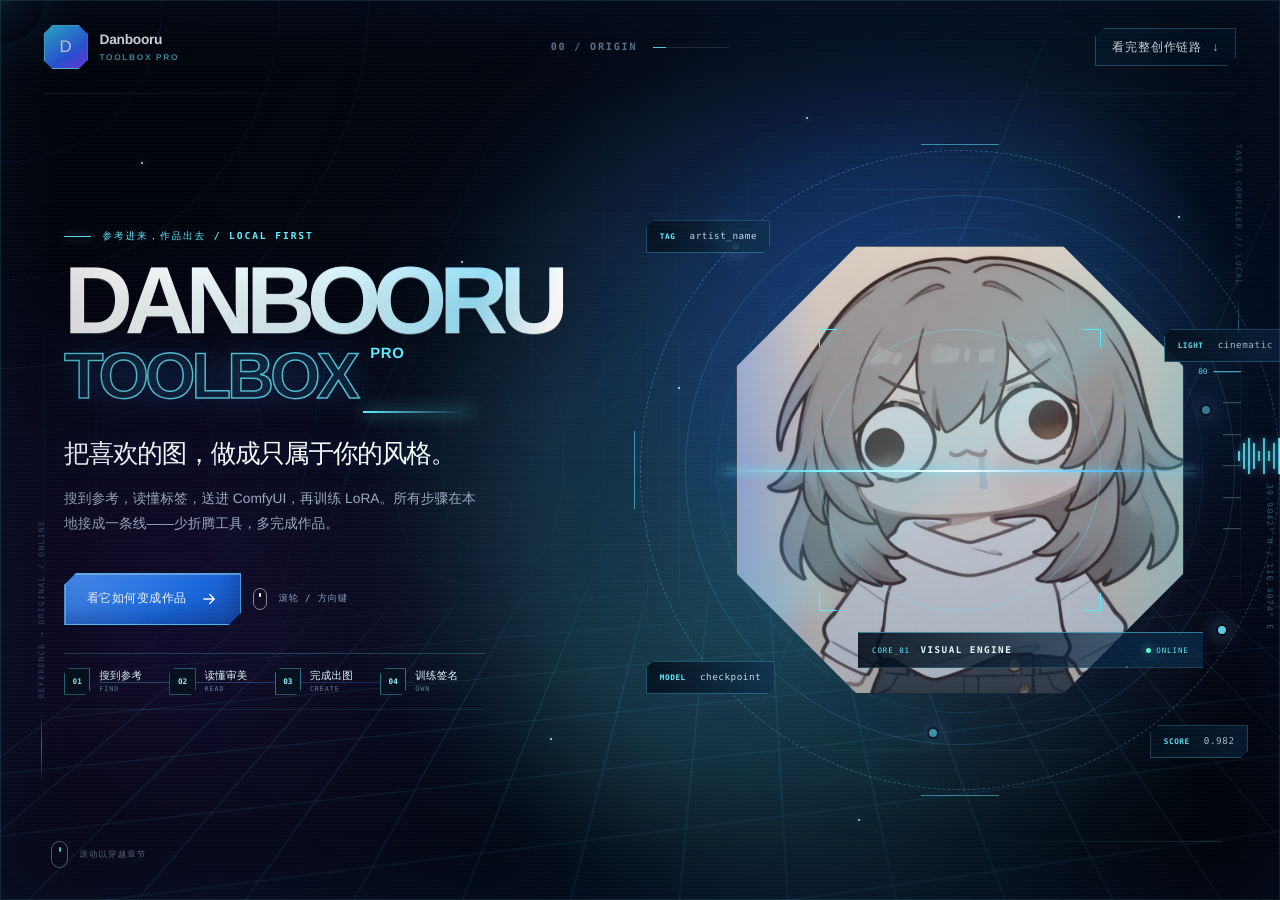
==== commit 208a798d: "Polish hackathon landing experience" ====
--- a/promo.html
+++ b/promo.html
@@ -5,17 +5,17 @@
     <meta name="viewport" content="width=device-width, initial-scale=1.0, viewport-fit=cover" />
     <meta
       name="description"
-      content="收藏夹很满，作品集呢？Danbooru Toolbox Pro 把搜图、读图、ComfyUI 生成与 LoRA 训练连成一条本地创作工作流。"
+      content="把喜欢的参考图做成只属于你的风格。Danbooru Toolbox Pro 把搜图、读图、ComfyUI 出图与 LoRA 训练连成一条本地创作工作流。"
     />
     <meta name="theme-color" content="#07101f" />
     <link rel="icon" type="image/png" href="./assets/logo--q2vQ9s1.png" />
     <title>Danbooru Toolbox Pro｜标签与图片助手</title>
-    <script type="module"  src="./assets/promo-DK1WEImT.js"></script>
+    <script type="module"  src="./assets/promo-CgAl9LEs.js"></script>
     <link rel="modulepreload"  href="./assets/rolldown-runtime-aKtaBQYM.js">
     <link rel="modulepreload"  href="./assets/modulepreload-polyfill-Dezn_h7o.js">
     <link rel="modulepreload"  href="./assets/gsap-vendor-B0QPNdJ0.js">
     <link rel="modulepreload"  href="./assets/react-vendor-CILzqOOf.js">
-    <link rel="stylesheet"  href="./assets/promo-DI_Pjjp6.css">
+    <link rel="stylesheet"  href="./assets/promo-CCngknA6.css">
   </head>
   <body>
     <div id="promo-root"></div>
--- a/assets/promo-CCngknA6.css
+++ b/assets/promo-CCngknA6.css
@@ -0,0 +1 @@
+:root{--lightningcss-light: ;--lightningcss-dark:initial;color-scheme:dark;font-synthesis:none;text-rendering:geometricprecision;--promo-bg:#02040a;--promo-surface:#07111f;--promo-ink:#f7fbff;--promo-muted:#88a0ba;--promo-line:#74dcff33;--promo-accent:#3478ff;--promo-accent-bright:#61ecff;--promo-violet:#9d5cff;--promo-warm:#efc2a9;--promo-display:"Bahnschrift Condensed", "Arial Narrow", "Microsoft YaHei", sans-serif;--promo-body:"Segoe UI Variable Display", "Microsoft YaHei UI", "Microsoft YaHei", sans-serif;--promo-mono:"Cascadia Code", "SFMono-Regular", Consolas, monospace;--material-face:#060d17f0;--material-face-deep:#01050bfa;--material-edge:#daf4ff38;--material-edge-top:#effcff61;--material-contact:#00070fe0;--material-shadow:#0000008f;font-family:Segoe UI,Microsoft YaHei,system-ui,-apple-system,sans-serif}*{box-sizing:border-box}html,body,#promo-root{width:100%;min-width:100%;max-width:none}html{background:var(--promo-bg);scroll-behavior:smooth;min-width:320px;min-height:100%}html.promo-enhanced,html.promo-enhanced body{overscroll-behavior:none;height:100%;overflow:hidden}body{min-width:320px;min-height:100%;color:var(--promo-ink);font-family:var(--promo-body);background:#02040a;margin:0;overflow-x:hidden}#promo-root{background:#02040a;min-height:100%}button,a{color:inherit;font:inherit}button{border:0}a{text-decoration:none}button:focus-visible,a:focus-visible,[data-scene-heading]:focus-visible{outline:2px solid var(--promo-accent-bright);outline-offset:5px}[data-scene-heading]:focus{scroll-margin-top:7rem}.promo-root{--pointer-x:0;--pointer-y:0;--scene-a-rgb:97, 236, 255;--scene-b-rgb:52, 120, 255;isolation:isolate;background:radial-gradient(circle at calc(73% + var(--pointer-x) * 5%) calc(42% + var(--pointer-y) * 5%), #3175ff3d, transparent 30%), radial-gradient(circle at 12% 68%, #8335ff1f, transparent 31%), linear-gradient(122deg, #02040a 0%, #040914 43%, #020712 72%, #010207 100%);width:100%;min-width:100%;max-width:none;min-height:100svh;position:relative;overflow:clip}.promo-root[data-active-index="1"]{--scene-a-rgb:54, 223, 255;--scene-b-rgb:41, 101, 255}.promo-root[data-active-index="2"]{--scene-a-rgb:120, 226, 255;--scene-b-rgb:137, 76, 255}.promo-root[data-active-index="3"]{--scene-a-rgb:75, 231, 255;--scene-b-rgb:83, 83, 255}.promo-root[data-active-index="4"]{--scene-a-rgb:93, 255, 215;--scene-b-rgb:38, 143, 255}.promo-root[data-active-index="5"]{--scene-a-rgb:221, 252, 255;--scene-b-rgb:91, 104, 255}.promo-root:before{z-index:50;content:"";pointer-events:none;mix-blend-mode:screen;background:repeating-linear-gradient(#ffffff03 0 1px,#0000 1px 4px);position:fixed;inset:0}.promo-root:after{z-index:90;box-shadow:inset 0 0 90px rgba(var(--scene-b-rgb), .11), inset 0 0 190px #00000070;content:"";pointer-events:none;border:1px solid #61ecff21;position:fixed;inset:0}.ambient-tech{z-index:-1;pointer-events:none;width:100vw;min-width:100%;position:fixed;inset:0;overflow:hidden}.ambient-grid{z-index:1;opacity:.3;transform:translate3d(calc(var(--pointer-x) * -16px), calc(var(--pointer-y) * -12px), 0);background-image:linear-gradient(#46b9ff1c 1px,#0000 1px),linear-gradient(90deg,#46b9ff1c 1px,#0000 1px);background-position:50%;background-size:72px 72px;position:absolute;inset:0;-webkit-mask-image:radial-gradient(at 70% 44%,#000 0%,#000000a8 35%,#0000 79%);mask-image:radial-gradient(at 70% 44%,#000 0%,#000000a8 35%,#0000 79%)}.ambient-glow{z-index:2;aspect-ratio:1;background:conic-gradient(from 110deg, transparent, rgba(var(--scene-a-rgb), .23), rgba(var(--scene-b-rgb), .2), transparent);filter:blur(74px);pointer-events:none;width:min(68vw,1180px);transform:translate3d(calc(var(--pointer-x) * 30px), calc(var(--pointer-y) * 22px), 0);border-radius:50%;position:absolute;top:5%;right:-4%}.ambient-aurora,.ambient-depth,.ambient-lens{z-index:3;position:absolute;inset:0}.ambient-aurora i{opacity:.24;filter:blur(44px);mix-blend-mode:screen;will-change:transform;border-radius:50%;width:62vw;height:18vh;position:absolute}.ambient-aurora i:first-child{background:linear-gradient(90deg, transparent, rgba(var(--scene-a-rgb), .72), transparent);transform:rotate(-27deg) translate3d(calc(var(--pointer-x) * 24px), calc(var(--pointer-y) * 15px), 0);animation:9s ease-in-out infinite alternate auroraDriftA;top:4%;right:-13%}.ambient-aurora i:nth-child(2){background:linear-gradient(90deg, transparent, rgba(var(--scene-b-rgb), .58), transparent);width:74vw;transform:rotate(19deg) translate3d(calc(var(--pointer-x) * -18px), calc(var(--pointer-y) * 12px), 0);animation:12s ease-in-out -4s infinite alternate auroraDriftB;bottom:7%;right:8%}.ambient-aurora i:nth-child(3){background:linear-gradient(90deg, transparent, rgba(var(--scene-a-rgb), .4), transparent);width:48vw;height:11vh;animation:10s ease-in-out -2s infinite alternate auroraDriftC;top:43%;left:-26%;transform:rotate(-12deg)}.ambient-depth{opacity:.28;background:repeating-conic-gradient(from 202deg at 71% 51%, rgba(var(--scene-a-rgb), .24) 0 .08deg, transparent .12deg 6.8deg);transform:translate3d(calc(var(--pointer-x) * -10px), calc(var(--pointer-y) * -8px), 0);-webkit-mask-image:radial-gradient(circle at 71% 51%,#0000 0 9%,#000 21%,#0000 70%);mask-image:radial-gradient(circle at 71% 51%,#0000 0 9%,#000 21%,#0000 70%)}.ambient-lens{top:50%;left:71%;border:1px solid rgba(var(--scene-a-rgb), .14);width:min(82vmin,880px);height:min(82vmin,880px);box-shadow:0 0 90px rgba(var(--scene-b-rgb), .14), inset 0 0 70px rgba(var(--scene-a-rgb), .06);transform:translate3d(calc(-50% + var(--pointer-x) * 18px), calc(-50% + var(--pointer-y) * 14px), 0);border-radius:50%;inset:auto}.ambient-lens:before,.ambient-lens:after,.ambient-lens i{aspect-ratio:1;content:"";border-radius:50%;position:absolute;top:50%;left:50%;transform:translate(-50%,-50%)}.ambient-lens:before{border:1px dashed rgba(var(--scene-a-rgb), .2);width:76%}.ambient-lens:after{border:1px solid rgba(var(--scene-b-rgb), .22);width:44%}.ambient-lens i:first-child{border:1px solid rgba(var(--scene-a-rgb), .08);width:118%}.ambient-lens i:last-child{background:radial-gradient(circle, rgba(var(--scene-a-rgb), .18), transparent 70%);width:12%;box-shadow:0 0 58px rgba(var(--scene-a-rgb), .28)}@keyframes auroraDriftA{to{transform:rotate(-23deg) translate3d(calc(var(--pointer-x) * 24px + 5vw), calc(var(--pointer-y) * 15px + 2vh), 0)}}@keyframes auroraDriftB{to{transform:rotate(15deg) translate3d(calc(var(--pointer-x) * -18px - 4vw), calc(var(--pointer-y) * 12px - 3vh), 0)}}@keyframes auroraDriftC{to{transform:rotate(-7deg)translate(5vw,-2vh)}}.ambient-floor{z-index:3;opacity:.44;width:92%;height:82%;transform:perspective(700px) rotateX(63deg) rotateZ(-9deg) translate3d(calc(var(--pointer-x) * -18px), calc(var(--pointer-y) * 12px), 0);transform-origin:top;background-image:linear-gradient(#48c8ff47 1px,#0000 1px),linear-gradient(90deg,#48c8ff47 1px,#0000 1px);background-size:54px 54px;position:absolute;bottom:-43%;right:-14%;-webkit-mask-image:linear-gradient(#0000,#000 24%,#0000 82%);mask-image:linear-gradient(#0000,#000 24%,#0000 82%)}.ambient-beams,.ambient-stars,.ambient-scan{z-index:4;position:absolute;inset:0}.ambient-beams i{opacity:.28;background:linear-gradient(#0000 8%,#50e7ffa6 43%,#0000 77%);width:1px;height:150%;position:absolute;top:-25%;transform:rotate(23deg);box-shadow:0 0 30px #31b7ff8c}.ambient-beams i:first-child{left:28%}.ambient-beams i:nth-child(2){opacity:.5;width:2px;left:68%}.ambient-beams i:nth-child(3){opacity:.18;left:91%}.ambient-stars i{background:#b8f6ff;border-radius:50%;width:2px;height:2px;animation:3.4s ease-in-out infinite starPulse;position:absolute;box-shadow:0 0 9px #54eaff}.ambient-stars i:first-child{top:18%;left:11%}.ambient-stars i:nth-child(2){animation-delay:-.7s;top:29%;left:36%}.ambient-stars i:nth-child(3){animation-delay:-1.9s;top:13%;left:63%}.ambient-stars i:nth-child(4){animation-delay:-2.6s;top:67%;left:18%}.ambient-stars i:nth-child(5){animation-delay:-1.1s;top:82%;left:43%}.ambient-stars i:nth-child(6){animation-delay:-2.1s;top:51%;left:77%}.ambient-stars i:nth-child(7){animation-delay:-.3s;top:24%;left:92%}.ambient-stars i:nth-child(8){animation-delay:-3s;top:74%;left:88%}.ambient-stars i:nth-child(9){animation-delay:-1.6s;top:91%;left:67%}.ambient-stars i:nth-child(10){animation-delay:-2.4s;top:43%;left:53%}.ambient-scan{z-index:5;background:linear-gradient(90deg,#0000,#3dc5ff0f,#0000);width:38%;animation:8s ease-in-out infinite ambientSweep;transform:skew(-18deg)translate(-150%)}.ambient-hud{z-index:6;color:#82ddff59;letter-spacing:.2em;writing-mode:vertical-rl;align-items:center;gap:.8rem;font-family:ui-monospace,SFMono-Regular,Consolas,monospace;font-size:.48rem;display:flex;position:absolute;right:2.3rem}.ambient-hud i{background:linear-gradient(#0000,#61ecff8c,#0000);width:1px;height:72px}.ambient-hud--top{top:16%}.ambient-hud--bottom{bottom:13%;left:2.3rem;right:auto;transform:rotate(180deg)}@keyframes starPulse{50%{opacity:.2;transform:scale(.45)}}@keyframes ambientSweep{0%,18%{opacity:0;transform:skew(-18deg)translate(-150%)}38%,66%{opacity:1}84%,to{opacity:0;transform:skew(-18deg)translate(380%)}}.promo-header{z-index:70;pointer-events:none;grid-template-columns:1fr auto 1fr;align-items:center;width:100%;min-height:94px;padding:1.35rem clamp(1.5rem,3.4vw,4.6rem);display:grid;position:fixed;top:0;left:0}.promo-header:after{content:"";opacity:.5;background:linear-gradient(90deg,#61ecff47,#0000 22% 78%,#61ecff33);height:1px;position:absolute;bottom:0;left:clamp(1.5rem,3.4vw,4.6rem);right:clamp(1.5rem,3.4vw,4.6rem)}.promo-header>*{pointer-events:auto}.promo-brand{justify-self:start;align-items:center;gap:.75rem;display:inline-flex}.promo-brand-mark{clip-path:polygon(20% 0,80% 0,100% 20%,100% 80%,80% 100%,20% 100%,0 80%,0 20%);width:44px;height:44px;font-family:var(--promo-display);background:linear-gradient(145deg,#39d8ff,#3167ff 62%,#7f3cff);border:1px solid #61ecffbd;place-items:center;font-size:1.05rem;display:grid;box-shadow:0 0 0 4px #3478ff14,0 0 34px #34beff6b}.promo-brand>span:last-child{flex-direction:column;line-height:1;display:flex}.promo-brand strong{letter-spacing:-.02em;font-size:.86rem}.promo-brand small{color:#61ecffa8;letter-spacing:.2em;margin-top:.35rem;font-size:.52rem;font-weight:800}.promo-chapter{color:#9ac2dda8;letter-spacing:.18em;align-items:center;gap:1rem;font-family:ui-monospace,SFMono-Regular,Consolas,monospace;font-size:.63rem;font-weight:700;display:flex}.promo-chapter>i{background:#ffffff24;width:76px;height:1px;display:block;position:relative;overflow:hidden}.promo-chapter b{background:var(--promo-accent-bright);transition:width .5s cubic-bezier(.16,1,.3,1);position:absolute;inset:0 auto 0 0}.header-cta{clip-path:polygon(9px 0,100% 0,100% calc(100% - 9px),calc(100% - 9px) 100%,0 100%,0 9px);cursor:pointer;letter-spacing:.08em;background:#184f8e1a;border:1px solid #61ecff4d;justify-self:end;min-height:38px;padding:0 1rem;font-size:.72rem;font-weight:800;transition:color .2s,border-color .2s}.header-cta span{margin-left:.4rem;transition:transform .25s cubic-bezier(.16,1,.3,1);display:inline-block}.header-cta:hover{color:var(--promo-accent-bright);background:#2fb3ff1f;border-color:#61ecffcc}.header-cta:hover span{transform:translate(3px,-3px)}.promo-stage{min-height:100svh;position:relative}.promo-root[data-enhanced=true] .promo-stage{height:100svh;overflow:hidden}.promo-root[data-enhanced=true]{width:auto;min-width:0;max-width:none;height:auto;min-height:0;position:fixed;inset:0;overflow:hidden}.promo-section{transform-origin:68%;background:0 0;min-height:100svh;position:relative;overflow:hidden}.promo-section:after{z-index:0;content:"";opacity:.55;pointer-events:none;background:linear-gradient(90deg,#0000,#61ecff5c);width:clamp(190px,17vw,340px);height:1px;position:absolute;bottom:6.5vh;right:4.5vw}.promo-section[data-active=true]:before{animation:1.05s cubic-bezier(.16,1,.3,1) both sceneFieldBoot}.promo-section[data-active=true]:after{transform-origin:100%;animation:1.1s cubic-bezier(.16,1,.3,1) .18s both sceneRailBoot}@keyframes sceneFieldBoot{0%{opacity:0;transform:scale(.92)}to{opacity:1;transform:scale(1)}}@keyframes sceneRailBoot{0%{opacity:0;transform:scaleX(0)}to{opacity:.55;transform:scaleX(1)}}.promo-root[data-enhanced=true] .promo-section{opacity:0;visibility:hidden;position:absolute;inset:0}.promo-root[data-enhanced=true] .promo-section:not([data-active=true]) *{animation-play-state:paused!important}.promo-root[data-enhanced=true] .promo-section[data-active=true]{opacity:1;visibility:visible}.scene--organize,.scene--train{transform-origin:32%}.scene--final{transform-origin:50%}.scene-layout{--scene-pad-inline:clamp(4rem, 5vw, 7rem);--scene-pad-right:var(--scene-pad-inline);--scene-pad-top:clamp(7rem, 11vh, 9rem);--scene-pad-bottom:clamp(4.5rem, 8vh, 6.5rem);width:100%;max-width:none;min-height:100svh;padding:var(--scene-pad-top) var(--scene-pad-right) var(--scene-pad-bottom) var(--scene-pad-inline);align-items:center;gap:clamp(2rem,3.5vw,6rem);margin:0;display:grid;position:relative}.scene-layout>*{min-width:0}.scene-copy{z-index:4;max-width:620px;position:relative}.scene-kicker{color:var(--promo-accent-bright);letter-spacing:.2em;text-transform:uppercase;text-shadow:0 0 18px #61ecff61;margin:0 0 1.45rem;font-family:ui-monospace,SFMono-Regular,Consolas,monospace;font-size:clamp(.6rem,.72vw,.72rem);font-weight:800}.scene-kicker:before{background:var(--promo-accent-bright);content:"";vertical-align:middle;width:1.7rem;height:1px;margin-right:.7rem;display:inline-block;box-shadow:0 0 10px #61ecffcc}.scene-number{color:#7ea4dc12;font-family:var(--promo-display);pointer-events:none;font-size:clamp(8rem,13vw,13rem);line-height:1;position:absolute;top:-5.1rem;left:-.08em}.feature-title{font-family:var(--promo-display);letter-spacing:0;text-shadow:0 0 34px #2a93ff21;margin:0;font-size:clamp(3rem,5.2vw,6.1rem);font-weight:950;line-height:1.08}.feature-title-line{white-space:nowrap;display:block}.feature-lead{color:#a9b6c8;max-width:34rem;margin:clamp(1.4rem,3vh,2rem) 0 0;font-size:clamp(.9rem,1.15vw,1.12rem);line-height:1.85}.feature-facts{border-top:1px solid var(--promo-line);gap:clamp(2rem,5vw,4.5rem);margin-top:clamp(2rem,4vh,3.2rem);padding-top:1.4rem;display:flex}.feature-facts div{flex-direction:column;display:flex}.feature-facts strong{font-family:var(--promo-display);font-size:clamp(1.2rem,2vw,2rem)}.feature-facts span{color:var(--promo-muted);letter-spacing:.12em;margin-top:.4rem;font-size:.67rem}.promo-root[data-enhanced=true] .promo-reveal{opacity:0}.promo-root[data-enhanced=true] .promo-section[data-active=true] .promo-reveal{animation:.64s cubic-bezier(.16,1,.3,1) both promoReveal}.promo-root[data-enhanced=true] .promo-section[data-active=true] .promo-reveal:first-child{animation-delay:.18s}.promo-root[data-enhanced=true] .promo-section[data-active=true] .promo-reveal:nth-child(2){animation-delay:.24s}.promo-root[data-enhanced=true] .promo-section[data-active=true] .promo-reveal:nth-child(3){animation-delay:.3s}.promo-root[data-enhanced=true] .promo-section[data-active=true] .promo-reveal:nth-child(4){animation-delay:.36s}.promo-root[data-enhanced=true] .promo-section[data-active=true] .promo-reveal:nth-child(5){animation-delay:.42s}@keyframes promoReveal{0%{opacity:0;transform:translateY(20px)}to{opacity:1;transform:translateY(0)}}.hero-layout{grid-template-columns:minmax(0,1.05fr) minmax(360px,.95fr)}.hero-title{font-family:var(--promo-display);letter-spacing:-.085em;text-transform:uppercase;flex-direction:column;margin:0;font-size:clamp(4.2rem,7.7vw,9.2rem);font-weight:950;line-height:.78;display:flex}.hero-title>span:last-child{color:#0000;-webkit-text-stroke:1.2px #f3f6fbb8;letter-spacing:-.06em;margin-top:.22em;font-size:.68em}.hero-title em{color:var(--promo-accent-bright);vertical-align:top;-webkit-text-stroke:0;letter-spacing:.04em;font-size:.23em;font-style:normal;display:inline-block;transform:translateY(-.22em)}.hero-lead{font-family:var(--promo-display);letter-spacing:-.045em;margin:clamp(1.8rem,4vh,3.2rem) 0 0;font-size:clamp(1.25rem,2vw,2.05rem);font-weight:900}.hero-detail{max-width:39rem;color:var(--promo-muted);margin:1rem 0 0;font-size:clamp(.86rem,1.05vw,1.05rem);line-height:1.8}.hero-actions,.final-actions{align-items:center;gap:.8rem;margin-top:clamp(1.8rem,4vh,3rem);display:flex}.hero-control-note{color:var(--promo-muted);letter-spacing:.08em;align-items:center;gap:.7rem;font-family:ui-monospace,SFMono-Regular,Consolas,monospace;font-size:.58rem;display:inline-flex}.promo-button{cursor:pointer;letter-spacing:.04em;border:1px solid #0000;border-radius:999px;justify-content:center;align-items:center;gap:.85rem;min-height:52px;padding:0 1.35rem;font-size:.76rem;font-weight:850;transition:transform .28s cubic-bezier(.16,1,.3,1),background .2s,border-color .2s;display:inline-flex}.promo-button svg{fill:none;stroke:currentColor;stroke-linecap:round;stroke-linejoin:round;stroke-width:1.8px;width:18px;transition:transform .25s cubic-bezier(.16,1,.3,1)}.promo-button:hover{transform:translateY(-3px)}.promo-button:hover svg{transform:translate(4px)}.promo-button--primary{background:var(--promo-accent);box-shadow:0 14px 40px #3576eb3d}.promo-button--primary:hover{background:#609bff}.promo-button--ghost{background:#ffffff06;border-color:#ffffff2b}.promo-button--ghost:hover{border-color:#8bb8ff8c}.button-wheel{border:1px solid #ffffff80;border-radius:10px;width:14px;height:22px;display:block;position:relative}.button-wheel:after{content:"";background:#fff;border-radius:2px;width:2px;height:4px;animation:1.7s ease-in-out infinite wheelDot;position:absolute;top:4px;left:5px}@keyframes wheelDot{0%{opacity:0;transform:translateY(0)}25%{opacity:1}75%{opacity:1}to{opacity:0;transform:translateY(7px)}}.hero-proof{color:#718097;letter-spacing:.09em;text-transform:uppercase;align-items:center;gap:.65rem;margin-top:clamp(1.8rem,4vh,3.5rem);font-family:ui-monospace,SFMono-Regular,Consolas,monospace;font-size:.58rem;display:flex}.hero-proof i{background:var(--promo-accent);border-radius:50%;width:3px;height:3px}.hero-visual{aspect-ratio:1;width:min(42vw,650px);transform:translate3d(calc(var(--pointer-x) * 22px), calc(var(--pointer-y) * 15px), 0);justify-self:center;transition:transform .2s ease-out;position:relative}.hero-mascot-halo{filter:blur(58px);background:#679dff40;border-radius:50%;position:absolute;inset:12%}.hero-mascot-frame{background:#dbc6b8;border:1px solid #ffffff38;border-radius:50%;position:absolute;inset:13%;overflow:hidden;box-shadow:0 35px 90px #0000006b,inset 0 0 0 11px #ffffff09}.hero-mascot-frame:after{content:"";background:linear-gradient(140deg,#0000 35%,#5893ff2e);position:absolute;inset:0}.hero-mascot-frame img{object-fit:cover;width:100%;height:100%;transform:scale(1.03)}.hero-orbit{border:1px solid #8db4ee38;border-radius:50%;position:absolute}.hero-orbit:before,.hero-orbit:after{border:2px solid var(--promo-bg);background:var(--promo-accent-bright);content:"";border-radius:50%;width:8px;height:8px;position:absolute;box-shadow:0 0 18px #8bb8ffcc}.hero-orbit--outer{animation:24s linear infinite orbitSpin;inset:1%}.hero-orbit--outer:before{top:14%;left:14%}.hero-orbit--outer:after{bottom:24%;right:8%}.hero-orbit--inner{opacity:.55;border-style:dashed;animation:18s linear infinite reverse orbitSpin;inset:8%}.hero-orbit--inner:before{top:38%;right:4%}.hero-orbit--inner:after{bottom:1%;left:44%}@keyframes orbitSpin{to{transform:rotate(360deg)}}.orbit-label{color:#b7c5d8;letter-spacing:.06em;-webkit-backdrop-filter:blur(12px);backdrop-filter:blur(12px);background:#071120b8;border:1px solid #96b9eb33;border-radius:999px;padding:.55rem .75rem;font-family:ui-monospace,SFMono-Regular,Consolas,monospace;font-size:.58rem;animation:4s ease-in-out infinite labelFloat;position:absolute;box-shadow:0 12px 36px #00000038}.orbit-label--two{animation-delay:-1.2s;top:28%;right:-4%}.orbit-label--three{animation-delay:-2.1s;bottom:16%;left:-3%}.orbit-label--four{animation-delay:-3s;bottom:5%;right:3%}@keyframes labelFloat{0%,to{transform:translateY(0)}50%{transform:translateY(-8px)}}.hero-scanline{background:linear-gradient(90deg,#0000,#7baeffb3,#0000);width:88%;height:1px;animation:4.6s ease-in-out infinite scanLine;position:absolute;top:50%;left:6%;overflow:visible;box-shadow:0 0 15px #5493ff8c}@keyframes scanLine{0%,to{opacity:0;transform:translateY(-150px)}18%,82%{opacity:.75}50%{transform:translateY(150px)}}.hero-coordinate{color:#c2d2e873;letter-spacing:.16em;writing-mode:vertical-rl;font-family:ui-monospace,SFMono-Regular,Consolas,monospace;font-size:.5rem;position:absolute;bottom:28%;right:2%}.hero-layout{isolation:isolate;grid-template-columns:minmax(0,.9fr) minmax(0,1.1fr)}.hero-layout:before{z-index:-1;color:#0000;content:"D/01";font-family:var(--promo-display);opacity:.12;pointer-events:none;-webkit-text-stroke:1px #54c1ff6b;font-size:clamp(15rem,28vw,36rem);font-weight:950;line-height:.7;position:absolute;top:50%;left:1.6vw;transform:translateY(-47%)}.hero-copy{max-width:830px}.hero-title{z-index:3;filter:drop-shadow(0 0 24px #4285ff21);font-size:clamp(4.8rem,7.45vw,9.5rem);line-height:.75;position:relative}.hero-title>span:first-child{box-sizing:content-box;color:#0000;text-shadow:0 0 42px #5ce2ff29;background:linear-gradient(110deg,#fff 8%,#d7f8ff 51%,#7adfff 79%,#fff 94%);-webkit-background-clip:text;background-clip:text;align-self:flex-start;width:max-content;max-width:none;padding-inline-end:.14em;overflow:visible}.hero-title>span:last-child{color:#61ecff0f;-webkit-text-stroke:1.5px #61ecffc7;text-shadow:0 0 34px #35a0ff45;position:relative}.hero-title>span:last-child:after{background:linear-gradient(90deg, var(--promo-accent-bright), transparent);width:26%;height:.035em;box-shadow:0 0 15px var(--promo-accent-bright);content:"";position:absolute;bottom:-.2em;right:3%}.hero-lead{color:#f4fbff;text-shadow:0 0 28px #4cbbff2e}.hero-detail{color:#98abc0}.promo-button{clip-path:polygon(12px 0,100% 0,100% calc(100% - 12px),calc(100% - 12px) 100%,0 100%,0 12px);border-radius:0}.promo-button--primary{background:linear-gradient(110deg,#2e6aff,#18bddd 72%,#64efff);border-color:#79f1ff85;position:relative;box-shadow:0 0 0 1px #359dff1f,0 0 34px #30a6ff52,inset 0 0 20px #ffffff1a}.promo-button--primary:hover{background:linear-gradient(110deg,#417cff,#34d7ef 72%,#9bf7ff);box-shadow:0 0 44px #30c4ff73}.hero-proof{color:#7090a8;background:linear-gradient(90deg,#1f8fce17,#0000);border-left:1px solid #61ecff6b;width:fit-content;padding:.72rem .95rem}.hero-visual{width:min(49vw,920px,90svh);transform:translate3d(calc(var(--pointer-x) * 32px), calc(var(--pointer-y) * 22px), 0);justify-self:end;margin-inline-end:calc(-1 * var(--scene-pad-right))}.hero-reactor-shell{opacity:.82;background:linear-gradient(var(--promo-accent-bright), var(--promo-accent-bright)) 50% 0 / 12% 1px no-repeat, linear-gradient(var(--promo-accent-bright), var(--promo-accent-bright)) 50% 100% / 12% 1px no-repeat, linear-gradient(var(--promo-accent-bright), var(--promo-accent-bright)) 0 50% / 1px 12% no-repeat, linear-gradient(var(--promo-accent-bright), var(--promo-accent-bright)) 100% 50% / 1px 12% no-repeat;filter:drop-shadow(0 0 12px #61ecff57);position:absolute;inset:-1%}.hero-reactor-shell:before,.hero-reactor-shell:after{clip-path:polygon(27% 0,73% 0,100% 27%,100% 73%,73% 100%,27% 100%,0 73%,0 27%);content:"";border:1px solid #64daff2e;position:absolute;inset:7%}.hero-reactor-shell:after{opacity:.48;border-style:dashed;animation:3.8s ease-in-out infinite reactorBreathe;inset:2%}.hero-mascot-halo{filter:blur(70px);background:linear-gradient(135deg,#2f6cff7a,#50ebff47,#9e42ff4d);border-radius:34%;inset:10%}.hero-mascot-frame{clip-path:polygon(27% 0,73% 0,100% 27%,100% 73%,73% 100%,27% 100%,0 73%,0 27%);background:#0b1421;border:1px solid #77eeffc2;border-radius:0;inset:15%;box-shadow:0 0 0 9px #226eb714,0 0 76px #2aa2ff66,inset 0 0 70px #237cff29}.hero-mascot-frame:before{z-index:2;content:"";pointer-events:none;background:linear-gradient(90deg,#3478ff52,#0000 18% 82%,#61ecff3d),linear-gradient(#0308120a,#0d2b4e4d);position:absolute;inset:0}.hero-mascot-frame:after{z-index:3;background:linear-gradient(140deg,#0000 29%,#76f1ff2e 48%,#0000 54%)}.hero-mascot-frame img{filter:saturate(.72)contrast(1.13)brightness(.93)hue-rotate(3deg);transform:scale(1.08)}.hero-image-grid{z-index:4;opacity:.26;pointer-events:none;background-image:linear-gradient(#49d6ff2e 1px,#0000 1px),linear-gradient(90deg,#49d6ff2e 1px,#0000 1px);background-size:32px 32px;position:absolute;inset:0;-webkit-mask-image:linear-gradient(#0000,#000 40%,#0000 90%);mask-image:linear-gradient(#0000,#000 40%,#0000 90%)}.hero-orbit{filter:drop-shadow(0 0 9px #3bb5ff38);border-color:#60daff52;border-radius:50%}.hero-orbit--outer{border-style:dashed;border-width:1px;inset:0}.hero-orbit--inner{border-style:solid;inset:7%;box-shadow:inset 0 0 40px #267aff14}.hero-orbit--micro{opacity:.62;border-style:dotted;animation:12s linear infinite orbitSpin;inset:12%}.hero-reticle{z-index:7;border:1px solid #61ecff5c;border-radius:50%;position:absolute;inset:28%}.hero-reticle i{border-color:var(--promo-accent-bright);width:18px;height:18px;filter:drop-shadow(0 0 6px var(--promo-accent-bright));border-style:solid;position:absolute}.hero-reticle i:first-child{border-width:1px 0 0 1px;top:-1px;left:-1px}.hero-reticle i:nth-child(2){border-width:1px 1px 0 0;top:-1px;right:-1px}.hero-reticle i:nth-child(3){border-width:0 1px 1px 0;bottom:-1px;right:-1px}.hero-reticle i:nth-child(4){border-width:0 0 1px 1px;bottom:-1px;left:-1px}.orbit-label{z-index:8;color:#bdd7e6;clip-path:polygon(7px 0,100% 0,100% calc(100% - 7px),calc(100% - 7px) 100%,0 100%,0 7px);background:linear-gradient(100deg,#05111ff0,#0e304e99);border-color:#5ce1ff52;border-radius:0;padding:.62rem .78rem;box-shadow:0 0 24px #28a4ff21}.orbit-label b{color:var(--promo-accent-bright);margin-right:.5rem;font-size:.48rem}.orbit-label--one{top:11%;left:1%}.orbit-label--two{top:28%;right:-1%}.orbit-label--three{bottom:15%;left:1%}.orbit-label--four{bottom:5%;right:5%}.hero-scanline{z-index:9;background:linear-gradient(90deg,#0000,#78f1ff 20%,#fff 50%,#58bfff 80%,#0000);width:74%;height:2px;left:13%;box-shadow:0 0 8px #61ecff,0 0 28px #3494ffbf}.hero-core-status{z-index:8;background:linear-gradient(90deg,#040d1be6,#0d395c94);border-top:1px solid #61ecff7a;border-bottom:1px solid #61ecff2e;grid-template-columns:auto 1fr auto;align-items:center;gap:.65rem;width:54%;padding:.72rem .9rem;font-family:ui-monospace,SFMono-Regular,Consolas,monospace;display:grid;position:absolute;bottom:19%;right:12%}.hero-core-status span,.hero-core-status i{color:var(--promo-accent-bright);letter-spacing:.12em;font-size:.47rem;font-style:normal}.hero-core-status strong{color:#e3f8ff;letter-spacing:.16em;font-size:.58rem}.hero-core-status i:before{content:"";background:#61ffd1;border-radius:50%;width:5px;height:5px;margin-right:.35rem;display:inline-block;box-shadow:0 0 10px #61ffd1}.hero-waveform{z-index:8;align-items:center;gap:3px;height:36px;display:flex;position:absolute;top:45%;right:0}.hero-waveform i{background:var(--promo-accent-bright);width:2px;height:30%;animation:1.4s ease-in-out infinite alternate waveSignal;box-shadow:0 0 6px #61ecffcc}.hero-waveform i:nth-child(2n){height:72%;animation-delay:-.4s}.hero-waveform i:nth-child(3n){height:100%;animation-delay:-.8s}.hero-coordinate{color:#69d9ff7a;bottom:25%;right:1%}@keyframes waveSignal{to{opacity:.35;height:12%}}@keyframes reactorBreathe{50%{opacity:.22;transform:scale(.985)}}.feature-layout{grid-template-columns:minmax(300px,.78fr) minmax(480px,1.22fr)}.feature-layout--reverse{grid-template-columns:minmax(480px,1.18fr) minmax(300px,.82fr)}.search-console{clip-path:polygon(28px 0,100% 0,100% calc(100% - 28px),calc(100% - 28px) 100%,0 100%,0 28px);width:100%;max-width:940px;transform:perspective(1300px) rotateY(-7deg) rotateX(2deg) translate3d(calc(var(--pointer-x) * -12px), calc(var(--pointer-y) * -8px), 0);background:linear-gradient(150deg,#0a1f35f5,#030913fa);border:1px solid #61ecff4d;border-radius:0;padding:clamp(1.1rem,2vw,1.8rem);position:relative;overflow:hidden;box-shadow:0 0 0 1px #3281ff14,0 0 80px #1e80ff33,0 45px 110px #0000007a}.search-console:before{content:"";pointer-events:none;background:linear-gradient(125deg,#3ad2ff21,#0000 28%),repeating-linear-gradient(90deg,#0000 0 47px,#46c8ff06 48px);position:absolute;inset:0}.console-topline,.console-footer,.source-row{align-items:center;display:flex;position:relative}.console-topline{color:#8595aa;letter-spacing:.15em;justify-content:space-between;margin-bottom:1.2rem;font-family:ui-monospace,SFMono-Regular,Consolas,monospace;font-size:.56rem;font-weight:800}.console-status{color:#96c6ff}.console-status i{background:#79b1ff;border-radius:50%;width:6px;height:6px;margin-right:.42rem;animation:1.6s ease-in-out infinite statusPulse;display:inline-block;box-shadow:0 0 12px #79b1ff}@keyframes statusPulse{50%{opacity:.35}}.search-field{background:#1c71a00f;border:1px solid #61ecff38;border-radius:0;align-items:center;gap:.8rem;min-height:58px;padding:0 1rem;display:flex;position:relative;box-shadow:inset 0 0 26px #2981ff0f}.search-symbol{color:var(--promo-accent-bright);font-size:1.55rem;line-height:1}.search-query{color:#edf3fc;flex:1;font-family:ui-monospace,SFMono-Regular,Consolas,monospace;font-size:clamp(.72rem,1.1vw,.95rem)}.search-shortcut{color:#708097;border:1px solid #ffffff21;border-radius:.42rem;padding:.3rem .46rem;font-size:.58rem}.source-row{color:#66768c;letter-spacing:.09em;white-space:nowrap;gap:clamp(.65rem,1.5vw,1.35rem);margin:1rem 0;font-size:.52rem;font-weight:850;overflow:hidden}.source-row .is-active{color:var(--promo-accent-bright)}.result-grid{grid-template-rows:repeat(2,minmax(130px,18vh));grid-template-columns:1.35fr .9fr .9fr;gap:.75rem;display:grid}.result-tile{background-color:#15243a;border:1px solid #63dbff2b;border-radius:.15rem;min-height:0;position:relative;overflow:hidden}.result-tile:before,.result-tile:after{content:"";border-radius:50%;position:absolute}.result-tile:before{aspect-ratio:1;filter:blur(2px);background:#ffffff2e;width:55%;top:15%;left:20%}.result-tile:after{aspect-ratio:1;border:1px solid #ffffff40;width:80%;bottom:-30%;right:-16%}.result-tile span{z-index:3;color:#ffffffbf;letter-spacing:.1em;font-family:ui-monospace,SFMono-Regular,Consolas,monospace;font-size:.48rem;position:absolute;bottom:.7rem;right:.8rem}.result-tile--portrait{background:#d6bfae;grid-row:1/3}.result-tile--portrait:before,.result-tile--portrait:after{display:none}.result-tile--portrait img{object-fit:cover;filter:saturate(.82)contrast(1.04);width:100%;height:100%;transition:transform .8s cubic-bezier(.16,1,.3,1)}.search-console:hover .result-tile--portrait img{transform:scale(1.035)}.result-tile--violet{background:linear-gradient(145deg,#374f82,#76678e)}.result-tile--blue{background:linear-gradient(145deg,#1e5b83,#6bb3c4)}.result-tile--peach{background:linear-gradient(145deg,#805e64,#e6ae8c)}.console-footer{color:#607088;letter-spacing:.12em;justify-content:space-between;gap:1rem;margin-top:1rem;font-family:ui-monospace,SFMono-Regular,Consolas,monospace;font-size:.48rem}.console-footer div{flex:1;gap:4px;display:flex}.console-footer i{background:#ffffff14;flex:1;height:2px;overflow:hidden}.console-footer i:after{background:var(--promo-accent);content:"";transform-origin:0;width:100%;height:100%;animation:2.4s ease-in-out infinite alternate indexBar;display:block}.console-footer i:nth-child(2):after{animation-delay:-.4s}.console-footer i:nth-child(3):after{animation-delay:-1.2s}.console-footer i:nth-child(4):after{animation-delay:-.8s}.console-footer i:nth-child(5):after{animation-delay:-1.7s}@keyframes indexBar{0%{transform:scaleX(.12)}to{transform:scaleX(.95)}}.asset-intelligence{aspect-ratio:1.05;width:min(48vw,820px);transform:translate3d(calc(var(--pointer-x) * 12px), calc(var(--pointer-y) * 10px), 0);justify-self:center;position:relative}.asset-photo{clip-path:polygon(30px 0,100% 0,100% calc(100% - 30px),calc(100% - 30px) 100%,0 100%,0 30px);background:#dac4b4;border:1px solid #61ecff61;border-radius:0;position:absolute;inset:5% 22% 5% 10%;overflow:hidden;box-shadow:0 0 58px #2299ff2e,0 38px 90px #0000007a}.asset-photo:after{content:"";background:linear-gradient(90deg,#0000 49.8%,#ffffff2e 50%,#0000 50.2%),linear-gradient(#0000 49.8%,#ffffff2e 50%,#0000 50.2%),linear-gradient(#0000 62%,#0309128c);position:absolute;inset:0}.asset-photo img{object-fit:cover;width:100%;height:100%}.asset-focus{z-index:2;border:1px solid #7eb8ffcc;width:54px;height:54px;position:absolute}.asset-focus:before,.asset-focus:after{content:"";background:#7eb8ffcc;position:absolute}.asset-focus:before{width:70px;height:1px;top:50%;left:-8px}.asset-focus:after{width:1px;height:70px;top:-8px;left:50%}.asset-focus--one{top:30%;left:31%}.asset-focus--two{width:34px;height:34px;bottom:22%;right:18%}.asset-data{z-index:4;clip-path:polygon(8px 0,100% 0,100% calc(100% - 8px),calc(100% - 8px) 100%,0 100%,0 8px);-webkit-backdrop-filter:blur(16px);backdrop-filter:blur(16px);background:linear-gradient(110deg,#040e1bf0,#0b3148c7);border:1px solid #61ecff47;border-radius:0;grid-template-columns:1fr auto;gap:.25rem 2rem;width:min(260px,42%);padding:1rem 1.15rem;display:grid;position:absolute;box-shadow:0 0 34px #1d91ff21,0 18px 50px #00000057}.asset-data small{color:var(--promo-accent-bright);letter-spacing:.16em;grid-column:1/3;font-family:ui-monospace,SFMono-Regular,Consolas,monospace;font-size:.48rem;font-weight:800}.asset-data strong{text-overflow:ellipsis;font-size:.78rem;overflow:hidden}.asset-data span{color:#9baabd;font-family:ui-monospace,SFMono-Regular,Consolas,monospace;font-size:.65rem}.asset-index{color:#596a82;letter-spacing:.18em;font-family:ui-monospace,SFMono-Regular,Consolas,monospace;font-size:.52rem;position:absolute;bottom:2%;left:11%}.asset-crosshair{width:1px;height:1px;box-shadow:0 0 0 1px var(--promo-accent-bright);position:absolute}.asset-crosshair:before,.asset-crosshair:after{content:"";background:#7baeff66;position:absolute}.asset-crosshair:before{width:140px;height:1px;top:0;left:-70px}.asset-crosshair:after{width:1px;height:140px;top:-70px;left:0}.asset-crosshair--one{top:18%;left:4%}.asset-crosshair--two{bottom:21%;right:13%}.feature-tags{flex-wrap:wrap;gap:.55rem;margin-top:2rem;display:flex}.feature-tags span{clip-path:polygon(6px 0,100% 0,100% calc(100% - 6px),calc(100% - 6px) 100%,0 100%,0 6px);color:#8fa1b8;letter-spacing:.06em;background:#238bc10d;border:1px solid #97b8e62b;border-radius:0;padding:.6rem .85rem;font-size:.64rem}.creation-pipeline{width:min(57vw,1040px);min-height:430px;transform:translate3d(calc(var(--pointer-x) * -9px), calc(var(--pointer-y) * 8px), 0);grid-template-columns:repeat(3,1fr);justify-self:end;align-items:center;gap:clamp(1rem,2vw,2rem);display:grid;position:relative}.pipeline-beam{z-index:0;background:#61ecff3d;height:1px;position:absolute;top:50%;left:7%;right:7%;overflow:hidden;box-shadow:0 0 18px #33bbff40}.pipeline-beam span{background:linear-gradient(90deg,#0000,#72a9ff,#0000);width:30%;height:100%;animation:2.8s ease-in-out infinite beamTravel;display:block}@keyframes beamTravel{0%{transform:translate(-100%)}to{transform:translate(430%)}}.pipeline-node{z-index:2;clip-path:polygon(18px 0,100% 0,100% calc(100% - 18px),calc(100% - 18px) 100%,0 100%,0 18px);background:linear-gradient(155deg,#0a233af7,#030a14fa);border:1px solid #61ecff40;border-radius:0;min-height:280px;padding:clamp(1.2rem,2vw,1.8rem);position:relative;box-shadow:0 0 38px #2180ff1a,0 30px 74px #0000006b}.pipeline-node--prompt{transform:translateY(-34px)}.pipeline-node--output{transform:translateY(22px)}.node-index{color:#8bb8ff52;font-family:var(--promo-display);margin-bottom:clamp(3.2rem,8vh,5.4rem);font-size:2.2rem;line-height:1}.pipeline-node small{color:var(--promo-accent-bright);letter-spacing:.17em;font-family:ui-monospace,SFMono-Regular,Consolas,monospace;font-size:.49rem;font-weight:800;display:block}.pipeline-node strong{margin-top:.45rem;font-size:clamp(.9rem,1.2vw,1.16rem);display:block}.tag-stream{flex-wrap:wrap;gap:.34rem;margin-top:1rem;display:flex}.tag-stream span{color:#9ebff3;background:#4d8dff21;border-radius:.35rem;padding:.35rem .48rem;font-family:ui-monospace,SFMono-Regular,Consolas,monospace;font-size:.47rem}.prompt-lines{flex-direction:column;gap:.45rem;margin-top:1rem;display:flex}.prompt-lines i{background:#ffffff1c;border-radius:4px;height:4px}.prompt-lines i:nth-child(2){width:74%}.prompt-lines i:nth-child(3){background:#5694ff73;width:48%}.output-preview{background:#dbc4b3;border-radius:.6rem;height:74px;margin-top:1rem;overflow:hidden}.output-preview img{object-fit:cover;object-position:50% 28%;width:100%;height:100%}.pipeline-pulse{z-index:3;background:var(--promo-accent-bright);border-radius:50%;width:8px;height:8px;animation:1.7s ease-in-out infinite nodePulse;position:absolute;top:calc(50% - 4px);box-shadow:0 0 20px #79adffe6}.pipeline-pulse--one{left:32.4%}.pipeline-pulse--two{animation-delay:-.8s;right:32.4%}@keyframes nodePulse{50%{opacity:.4;transform:scale(1.8)}}.pipeline-caption{color:#52647d;letter-spacing:.18em;font-family:ui-monospace,SFMono-Regular,Consolas,monospace;font-size:.5rem;position:absolute;bottom:0;right:0}.training-layout{grid-template-columns:minmax(310px,.7fr) minmax(540px,1.3fr)}.training-metrics{border-top:1px solid var(--promo-line);gap:clamp(1.5rem,4vw,3rem);margin-top:2.2rem;padding-top:1.4rem;display:flex}.training-metrics div{grid-template-columns:auto auto;gap:.25rem .7rem;display:grid}.training-metrics span{color:#708096;letter-spacing:.17em;grid-column:1/3;font-family:ui-monospace,SFMono-Regular,Consolas,monospace;font-size:.5rem;font-weight:800}.training-metrics strong{font-family:var(--promo-display);font-size:1.35rem}.training-metrics i{color:#76b0ff;align-self:end;padding-bottom:.2rem;font-family:ui-monospace,SFMono-Regular,Consolas,monospace;font-size:.5rem;font-style:normal}.training-stage{aspect-ratio:1.42;width:min(58vw,1040px);transform:perspective(1300px) rotateY(-6deg) rotateX(1deg) translate3d(calc(var(--pointer-x) * -10px), calc(var(--pointer-y) * 7px), 0);justify-self:end;position:relative}.training-window{clip-path:polygon(26px 0,100% 0,100% calc(100% - 26px),calc(100% - 26px) 100%,0 100%,0 26px);background:#eef3f8;border:1px solid #61ecff57;border-radius:0;position:absolute;inset:4% 0 11% 3%;overflow:hidden;box-shadow:0 0 62px #2088ff2e,0 42px 100px #0000007a}.window-bar{z-index:3;background:#081220f0;align-items:center;gap:.35rem;width:100%;height:38px;padding:0 .8rem;display:flex;position:absolute;top:0;left:0}.window-bar i{background:#40506a;border-radius:50%;width:7px;height:7px}.window-bar i:first-child{background:#ff9f8c}.window-bar i:nth-child(2){background:#eac47b}.window-bar i:nth-child(3){background:#78bfa1}.window-bar span{color:#728198;letter-spacing:.14em;margin-left:auto;font-family:ui-monospace,SFMono-Regular,Consolas,monospace;font-size:.47rem}.training-window img{object-fit:cover;object-position:50% 17%;width:100%;height:100%;transform:scale(1.06)}.metric-overlay{z-index:4;clip-path:polygon(12px 0,100% 0,100% calc(100% - 12px),calc(100% - 12px) 100%,0 100%,0 12px);-webkit-backdrop-filter:blur(14px);backdrop-filter:blur(14px);background:linear-gradient(130deg,#030d1af5,#082a41e8);border:1px solid #61ecff52;border-radius:0;width:min(52%,430px);padding:1rem 1.2rem .8rem;position:absolute;bottom:2%;right:-2%;box-shadow:0 0 38px #22a7ff29,0 24px 60px #0000007a}.metric-head,.metric-axis{color:#73839a;letter-spacing:.13em;justify-content:space-between;font-family:ui-monospace,SFMono-Regular,Consolas,monospace;font-size:.45rem;display:flex}.metric-head strong{color:#7fb5ff}.metric-overlay svg{width:100%;height:105px;margin-top:.5rem;display:block;overflow:visible}.chart-grid{fill:none;stroke:#ffffff12;stroke-width:1px}.chart-line{fill:none;stroke:#6ca7ff;stroke-linecap:round;stroke-width:2px;stroke-dasharray:700;stroke-dashoffset:700px;filter:drop-shadow(0 0 5px #5e9eff80)}.promo-section[data-active=true] .chart-line{animation:1.65s cubic-bezier(.16,1,.3,1) .35s forwards drawChart}@keyframes drawChart{to{stroke-dashoffset:0}}.training-chip{z-index:5;color:var(--promo-accent-bright);clip-path:polygon(7px 0,100% 0,100% calc(100% - 7px),calc(100% - 7px) 100%,0 100%,0 7px);letter-spacing:.12em;background:#07182c;border:1px solid #90b9f140;border-radius:0;padding:.65rem .9rem;font-family:ui-monospace,SFMono-Regular,Consolas,monospace;font-size:.5rem;position:absolute;top:0;right:8%}.final-scene{text-align:center;flex-direction:column;justify-content:center;align-items:center;min-height:100svh;padding:7.5rem 2rem 6rem;display:flex;position:relative}.final-scene:before{content:"";background:radial-gradient(circle at 50% 48%,#4a87f129,#0000 35%);position:absolute;inset:0}.final-aperture{aspect-ratio:1;opacity:.27;width:min(60vw,760px);position:absolute;top:50%;left:50%;transform:translate(-50%,-50%)}.final-aperture img{object-fit:cover;filter:grayscale(.4)contrast(1.1);border-radius:50%;width:38%;height:38%;position:absolute;inset:31%;-webkit-mask-image:radial-gradient(circle,#000 40%,#0000 72%);mask-image:radial-gradient(circle,#000 40%,#0000 72%)}.aperture-ring{border:1px solid #88b4f34d;border-radius:50%;position:absolute}.aperture-ring:before,.aperture-ring:after{content:"";background:#7fb1f947;position:absolute;top:50%;left:50%;transform:translate(-50%,-50%)}.aperture-ring:before{width:140%;height:1px}.aperture-ring:after{width:1px;height:140%}.aperture-ring--one{animation:32s linear infinite orbitSpin;inset:2%}.aperture-ring--two{border-style:dashed;animation:22s linear infinite reverse orbitSpin;inset:14%}.aperture-ring--three{animation:4s ease-in-out infinite aperturePulse;inset:27%}@keyframes aperturePulse{50%{opacity:.35;transform:scale(.96)}}.final-scene>:not(.final-aperture){z-index:2;position:relative}.final-title{font-family:var(--promo-display);letter-spacing:0;margin:0;font-size:clamp(3.8rem,7.6vw,9rem);font-weight:950;line-height:1.08}.final-title-line{white-space:nowrap;display:block}.final-title-outline{color:#0000;-webkit-text-stroke:1px #e8f0fbb3}.final-lead{max-width:36rem;color:var(--promo-muted);margin:1.8rem 0 0;font-size:clamp(.85rem,1.1vw,1.05rem)}.promo-button--large{min-height:58px;padding:0 1.8rem}.promo-button--text{color:#9aabc0;background:0 0}.promo-button--text:hover{color:#fff}.final-footer{color:#53647b;letter-spacing:.13em;justify-content:space-between;font-family:ui-monospace,SFMono-Regular,Consolas,monospace;font-size:.5rem;display:flex;bottom:1.8rem;left:clamp(1.4rem,4vw,4.8rem);right:clamp(1.4rem,4vw,4.8rem);position:absolute!important}.scene--discover:before,.scene--organize:before,.scene--create:before,.scene--train:before,.scene--final:before{z-index:0;content:"";pointer-events:none;position:absolute;inset:0}.scene--discover:before{background:radial-gradient(circle at 74% 52%,#20acff2e,#0000 31%),conic-gradient(from 205deg at 74% 52%,#0000,#3870ff1a,#0000 20%)}.scene--organize:before{background:linear-gradient(112deg,#5c31ff14,#0000 35%),radial-gradient(at 28% 52%,#48d5ff29,#0000 34%)}.scene--create:before{background:radial-gradient(circle at 66% 52%,#4761ff30,#0000 29%),linear-gradient(118deg,#0000 44%,#2ccaff14 44.2%,#0000 44.5%)}.scene--train:before{background:radial-gradient(at 72% 48%,#25c1d226,#0000 38%),linear-gradient(155deg,#0000 58%,#4bffd60d)}.scene--final:before{background:radial-gradient(circle at 73% 50%, #49c3ff38, transparent 27%), conic-gradient(from 0deg at 73% 50%, transparent 0 8%, #4f77ff14 8.2%, transparent 8.6% 24%, #61ecff14 24.2%, transparent 24.6%)}.discover-array{isolation:isolate;perspective:1400px;width:min(62vw,1120px);min-height:min(70vh,700px);transform:translate3d(calc(var(--pointer-x) * -12px), calc(var(--pointer-y) * -8px), 0);justify-self:end;place-items:center;display:grid;position:relative}.discover-warp{z-index:0;transform-style:preserve-3d;position:absolute;inset:-8%}.discover-ring{border:1px solid #61ecff47;border-radius:50%;position:absolute;top:50%;left:50%;box-shadow:inset 0 0 40px #3091ff0d}.discover-ring:before,.discover-ring:after{content:"";background:#61ecff;border-radius:50%;width:8px;height:8px;position:absolute;box-shadow:0 0 18px #61ecff}.discover-ring:before{top:14%;left:7%}.discover-ring:after{bottom:28%;right:5%}.discover-ring--a{aspect-ratio:1;border-style:dashed;width:92%;transform:translate(-50%,-50%)rotateX(67deg)rotate(8deg)}.discover-ring--b{aspect-ratio:1;width:73%;transform:translate(-50%,-50%)rotateX(62deg)rotate(-26deg)}.discover-ring--c{aspect-ratio:1;border-color:#8d5cff57;width:53%;transform:translate(-50%,-50%)rotateX(72deg)rotate(42deg)}.discover-array .search-console{z-index:5;width:78%;max-width:none;position:relative;transform:perspective(1300px)rotateY(-4deg)rotateX(1deg)translateZ(70px)}.discover-route{z-index:2;background:#61ecff3d;position:absolute;overflow:hidden;box-shadow:0 0 12px #61ecff2e}.discover-route span{background:linear-gradient(90deg,#0000,#b5f8ff,#0000);width:34%;height:100%;position:absolute;transform:translate(-110%)}.discover-route--north{width:1px;height:25%;top:4%;left:49%}.discover-route--north span{background:linear-gradient(#0000,#b5f8ff,#0000);width:100%;height:34%;transform:translateY(-110%)}.discover-route--east{width:27%;height:1px;top:42%;right:0}.discover-route--south{width:28%;height:1px;bottom:2%;left:24%;transform:rotate(-18deg)}.discover-stat{z-index:7;clip-path:polygon(9px 0,100% 0,100% calc(100% - 9px),calc(100% - 9px) 100%,0 100%,0 9px);background:linear-gradient(110deg,#030e1cf5,#082f46d6);border:1px solid #61ecff4d;grid-template-columns:1fr auto;gap:.24rem 1rem;min-width:150px;padding:.85rem .95rem;font-family:ui-monospace,SFMono-Regular,Consolas,monospace;display:grid;position:absolute;box-shadow:0 0 34px #1f93ff24}.discover-stat small{color:#6b91aa;letter-spacing:.16em;grid-column:1/3;font-size:.42rem}.discover-stat strong{color:#f1fcff;font-family:var(--promo-display);font-size:1.25rem}.discover-stat strong em{color:var(--promo-accent-bright);font-family:ui-monospace,Consolas,monospace;font-size:.43rem;font-style:normal}.discover-stat span{color:#61ffd1;letter-spacing:.09em;align-self:end;font-size:.43rem}.discover-stat--sources{top:8%;right:1%}.discover-stat--latency{bottom:5%;left:1%}.console-scan{z-index:8;opacity:0;background:linear-gradient(90deg,#0000,#61ecff,#fff 50%,#61ecff,#0000);height:2px;position:absolute;top:0;left:0;right:0;box-shadow:0 0 18px #61ecffbd}.discover-array .result-tile:not(.result-tile--portrait){background-color:#061426;background-image:linear-gradient(#61ecff14 1px,#0000 1px),linear-gradient(90deg,#61ecff14 1px,#0000 1px);background-size:22px 22px}.discover-array .result-tile:not(.result-tile--portrait):before{filter:none;background:linear-gradient(90deg,#0000,#61ecffcc,#0000);border-radius:0;width:76%;height:1px;top:50%;left:12%}.discover-array .result-tile:not(.result-tile--portrait):after{border-color:#61ecff38;width:42%;bottom:18%;right:16%}.discover-array .result-tile>i{clip-path:polygon(50% 0,100% 44%,79% 100%,21% 100%,0 44%);border:1px solid #61ecff4d;width:56%;height:48%;position:absolute;top:26%;left:22%}.promo-section[data-active=true] .discover-ring--a{animation:17s linear infinite discoverOrbitA}.promo-section[data-active=true] .discover-ring--b{animation:13s linear infinite discoverOrbitB}.promo-section[data-active=true] .discover-ring--c{animation:9s linear infinite discoverOrbitC}.promo-section[data-active=true] .discover-route:not(.discover-route--north) span{animation:2.2s ease-in-out infinite routeSignal}.promo-section[data-active=true] .discover-route--north span{animation:2.2s ease-in-out -.8s infinite routeSignalVertical}.promo-section[data-active=true] .console-scan{animation:3.8s ease-in-out .3s infinite consoleSweep}@keyframes discoverOrbitA{to{transform:translate(-50%,-50%)rotateX(67deg)rotate(368deg)}}@keyframes discoverOrbitB{to{transform:translate(-50%,-50%)rotateX(62deg)rotate(-386deg)}}@keyframes discoverOrbitC{to{transform:translate(-50%,-50%)rotateX(72deg)rotate(402deg)}}@keyframes routeSignal{to{transform:translate(400%)}}@keyframes routeSignalVertical{to{transform:translateY(400%)}}@keyframes consoleSweep{0%,14%{opacity:0;transform:translateY(0)}25%,76%{opacity:1}90%,to{opacity:0;transform:translateY(510px)}}.asset-intelligence{aspect-ratio:1.18;isolation:isolate;width:min(54vw,900px)}.analysis-orbit{z-index:-1;aspect-ratio:1;background:conic-gradient(from 30deg, transparent 0 12%, #61ecff99 12% 12.4%, transparent 12.5% 42%, #8957ff85 42% 42.5%, transparent 42.6% 76%, #61ecff6b 76% 76.4%, transparent 76.5%);border-radius:50%;position:absolute;top:50%;left:42%;-webkit-mask:radial-gradient(circle,#0000 67%,#000 68% 69%,#0000 70%);mask:radial-gradient(circle,#0000 67%,#000 68% 69%,#0000 70%)}.analysis-orbit--outer{width:105%;transform:translate(-50%,-50%)}.analysis-orbit--inner{opacity:.62;width:79%;transform:translate(-50%,-50%)rotate(36deg)}.semantic-links{z-index:3;pointer-events:none;width:100%;height:100%;position:absolute;inset:0;overflow:visible}.semantic-links path{fill:none;stroke:#61ecffad;stroke-dasharray:3 3;stroke-width:.16px;vector-effect:non-scaling-stroke}.asset-photo{background:#8d9ca7;inset:7% 33% 7% 3%}.asset-photo img{filter:saturate(.42)contrast(1.13)brightness(.74)hue-rotate(8deg)}.vision-mesh{z-index:2;mix-blend-mode:screen;opacity:.42;background-image:linear-gradient(#61ecff29 1px,#0000 1px),linear-gradient(90deg,#61ecff29 1px,#0000 1px);background-size:28px 28px;position:absolute;inset:0;-webkit-mask-image:linear-gradient(#0000,#000 20% 76%,#0000);mask-image:linear-gradient(#0000,#000 20% 76%,#0000)}.semantic-scan{z-index:5;opacity:0;background:#61ecff;height:2px;position:absolute;top:0;left:0;right:0;box-shadow:0 0 16px #61ecff,0 70px 70px 24px #23aeff1a}.semantic-scan span{color:#c7faff;letter-spacing:.14em;font-family:ui-monospace,Consolas,monospace;font-size:.42rem;position:absolute;top:.45rem;left:.6rem}.asset-data{width:min(285px,40%);padding:.95rem 1rem .8rem}.asset-data--artist{top:11%;right:1%}.asset-data--character{top:43%;right:-1%}.asset-data--quality{bottom:6%;right:4%}.confidence{background:#ffffff14;grid-column:1/3;width:100%;height:2px;margin-top:.45rem;display:block;position:relative;overflow:hidden}.confidence b{width:100%;height:100%;transform:scaleX(var(--confidence));transform-origin:0;background:linear-gradient(90deg,#6d55ff,#61ecff);display:block}.confidence--artist{--confidence:.984}.confidence--character{--confidence:.941}.confidence--quality{--confidence:.918}.semantic-core{z-index:6;aspect-ratio:1.25;clip-path:polygon(25% 0,75% 0,100% 50%,75% 100%,25% 100%,0 50%);background:radial-gradient(circle,#61ecff2e,#1f489724 48%,#020a14f5 70%);flex-direction:column;justify-content:center;align-items:center;width:145px;font-family:ui-monospace,Consolas,monospace;display:flex;position:absolute;bottom:0;left:1%;box-shadow:inset 0 0 30px #61ecff29,0 0 42px #3192ff29}.semantic-core small,.semantic-core span{color:#7292aa;letter-spacing:.11em;font-size:.38rem}.semantic-core strong{color:#effdff;margin:.35rem 0;font-size:.65rem}.semantic-core>div{gap:4px;margin-bottom:.35rem;display:flex}.semantic-core>div i{transform-origin:bottom;background:linear-gradient(#61ecff,#5a55ff);width:4px;height:13px;transform:scaleY(.45)}.token-cloud{z-index:2;color:#61ecff6b;letter-spacing:.08em;gap:.4rem;font-family:ui-monospace,Consolas,monospace;font-size:.42rem;display:flex;position:absolute;top:0;left:6%}.promo-section[data-active=true] .analysis-orbit--outer{animation:16s linear infinite semanticOrbit}.promo-section[data-active=true] .analysis-orbit--inner{animation:11s linear infinite semanticOrbitInner}.promo-section[data-active=true] .semantic-links path{animation:2.2s linear infinite semanticLink}.promo-section[data-active=true] .semantic-scan{animation:3.6s ease-in-out .2s infinite semanticSweep}.promo-section[data-active=true] .confidence b{animation:1.05s cubic-bezier(.16,1,.3,1) .45s both confidenceLoad}.promo-section[data-active=true] .semantic-core>div i{animation:1.3s ease-in-out infinite alternate semanticBars}@keyframes semanticOrbit{to{transform:translate(-50%,-50%)rotate(360deg)}}@keyframes semanticOrbitInner{to{transform:translate(-50%,-50%)rotate(-324deg)}}@keyframes semanticLink{to{stroke-dashoffset:-12px}}@keyframes semanticSweep{0%,12%{opacity:0;transform:translateY(0)}24%,76%{opacity:1}90%,to{opacity:0;transform:translateY(520px)}}@keyframes confidenceLoad{0%{transform:scaleX(0)}to{transform:scaleX(var(--confidence))}}@keyframes semanticBars{to{opacity:1;transform:scaleY(1)}}.creation-layout{grid-template-columns:minmax(330px,.62fr) minmax(650px,1.38fr)}.creation-pipeline{isolation:isolate;perspective:1200px;width:min(61vw,1120px);min-height:540px;transform:translate3d(calc(var(--pointer-x) * -10px), calc(var(--pointer-y) * 8px), 0);grid-template-columns:minmax(165px,.72fr) minmax(250px,1fr) minmax(220px,1.1fr);justify-self:end;align-items:center;gap:clamp(.9rem,1.6vw,1.8rem);display:grid;position:relative}.pipeline-backplane{z-index:-1;clip-path:polygon(3% 0,100% 0,100% 91%,96% 100%,0 100%,0 8%);opacity:.56;transform-origin:bottom;background:linear-gradient(#61ecff14 1px,#0000 1px) 0 0/36px 36px,linear-gradient(90deg,#61ecff14 1px,#0000 1px) 0 0/36px 36px,linear-gradient(145deg,#09233a8a,#02071033);border:1px solid #61ecff24;position:absolute;inset:4% -4% 2%;transform:perspective(800px)rotateX(66deg)translateY(32%)}.pipeline-module{z-index:3;clip-path:polygon(18px 0,100% 0,100% calc(100% - 18px),calc(100% - 18px) 100%,0 100%,0 18px);background:linear-gradient(145deg,#082237f5,#020812fa);border:1px solid #61ecff4d;position:relative;box-shadow:0 0 42px #24a5ff1f,0 30px 74px #00000075}.pipeline-module:before{content:"";background:linear-gradient(#0000,#61ecff,#0000);width:2px;position:absolute;top:18px;bottom:18px;left:0}.tag-sampler{min-height:278px;padding:1.35rem;transform:translateY(26px)rotateY(7deg)}.render-forge{min-height:368px;padding:1.25rem;transform:translateY(-14px)rotateY(-5deg)}.module-head{color:var(--promo-accent-bright);justify-content:space-between;align-items:baseline;font-family:ui-monospace,Consolas,monospace;display:flex}.module-head span{color:#82b8ff5c;font-family:var(--promo-display);font-size:2.4rem}.module-head small{letter-spacing:.15em;font-size:.46rem}.pipeline-module>strong{margin-top:1rem;font-size:1rem;display:block}.module-foot,.render-meta,.reactor-readout,.pipeline-telemetry{color:#6f839d;letter-spacing:.11em;font-family:ui-monospace,Consolas,monospace;font-size:.44rem}.sampler-wave{border-bottom:1px solid #61ecff2e;align-items:end;gap:5px;height:62px;margin-top:1.4rem;display:flex}.sampler-wave i{opacity:.68;transform-origin:bottom;background:linear-gradient(#61ecff,#3478ff);width:7px;height:100%;transform:scaleY(.24)}.sampler-wave i:nth-child(2){height:46%}.sampler-wave i:nth-child(3){height:82%}.sampler-wave i:nth-child(4){height:58%}.sampler-wave i:nth-child(5){height:92%}.sampler-wave i:nth-child(6){height:38%}.module-foot{margin-top:1.2rem}.prompt-reactor{z-index:5;place-items:center;min-height:460px;display:grid;position:relative}.fusion-ring{aspect-ratio:1;border-radius:50%;position:absolute;top:50%;left:50%;transform:translate(-50%,-50%)}.fusion-ring--outer{border:1px dashed #61ecff7a;width:100%}.fusion-ring--middle{border:1px solid #6f75ff80;width:74%;box-shadow:0 0 42px #3a7dff2b}.fusion-ring--inner{border:5px double #61ecff3d;width:54%}.fusion-ring--outer i{background:#61ecff;border-radius:50%;width:8px;height:8px;position:absolute;box-shadow:0 0 18px #61ecff}.fusion-ring--outer i:first-child{top:-4px;left:50%}.fusion-ring--outer i:nth-child(2){bottom:18%;right:10%}.fusion-ring--outer i:nth-child(3){bottom:9%;left:15%}.fusion-core{z-index:3;aspect-ratio:1;clip-path:polygon(25% 7%,75% 7%,96% 50%,75% 93%,25% 93%,4% 50%);text-align:center;background:radial-gradient(circle,#61ecff45,#1c5aff21 45%,#030914 72%);flex-direction:column;justify-content:center;align-items:center;width:47%;display:flex;position:relative;box-shadow:inset 0 0 34px #61ecff3d,0 0 64px #2984ff47}.fusion-core small,.fusion-core span{color:#70a7cb;letter-spacing:.12em;font-family:ui-monospace,Consolas,monospace;font-size:.38rem}.fusion-core strong{color:#f3fcff;font-family:var(--promo-display);text-shadow:0 0 18px #61ecffb3;margin:.35rem 0;font-size:clamp(1rem,1.5vw,1.45rem)}.reactor-readout{gap:1.4rem;display:flex;position:absolute;bottom:9%}.pipeline-link{z-index:2;background:#61ecff47;height:1px;position:absolute;top:50%;overflow:hidden;box-shadow:0 0 14px #61ecff38}.pipeline-link--input{width:24%;left:17%}.pipeline-link--output{width:22%;left:59%}.pipeline-link i{background:linear-gradient(90deg,#0000,#61ecff,#0000);width:34%;height:100%;display:block;transform:translate(-110%)}.render-viewport{background:#d6bfae;border:1px solid #61ecff47;height:198px;margin-top:1rem;position:relative;overflow:hidden}.render-viewport img{object-fit:cover;object-position:50% 26%;filter:saturate(.6)contrast(1.12)brightness(.82);width:100%;height:100%}.render-viewport:after{content:"";background:linear-gradient(90deg,#0000 49.8%,#ffffff3d 50%,#0000 50.2%),linear-gradient(#0000 49.8%,#ffffff3d 50%,#0000 50.2%);position:absolute;inset:0}.render-scan{z-index:3;opacity:0;background:#61ecff;height:2px;position:absolute;top:0;left:0;right:0;box-shadow:0 0 18px #61ecff}.render-viewport b{z-index:4;color:#61ecff;letter-spacing:.11em;background:#020c18d6;padding:.3rem .45rem;font-family:ui-monospace,Consolas,monospace;font-size:.4rem;position:absolute;bottom:.55rem;right:.6rem}.render-meta{justify-content:space-between;margin-top:.8rem;display:flex}.pipeline-telemetry{align-items:center;gap:1rem;display:flex;position:absolute;bottom:0;left:0;right:0}.pipeline-telemetry i{background:linear-gradient(90deg,#61ecff80,#0000);flex:1;height:1px}.pipeline-telemetry b{color:var(--promo-accent-bright);font-weight:500}.promo-section[data-active=true] .fusion-ring--outer{animation:16s linear infinite fusionSpin}.promo-section[data-active=true] .fusion-ring--middle{animation:11s linear infinite fusionSpinReverse}.promo-section[data-active=true] .pipeline-link i{animation:2.2s ease-in-out infinite dataFlow}.promo-section[data-active=true] .render-scan{animation:3s ease-in-out .4s infinite renderScan}.promo-section[data-active=true] .sampler-wave i{animation:1.5s ease-in-out infinite alternate samplerPulse}@keyframes fusionSpin{to{transform:translate(-50%,-50%)rotate(360deg)}}@keyframes fusionSpinReverse{to{transform:translate(-50%,-50%)rotate(-360deg)}}@keyframes dataFlow{to{transform:translate(400%)}}@keyframes renderScan{0%,12%{opacity:0;transform:translateY(0)}24%,78%{opacity:1}92%,to{opacity:0;transform:translateY(198px)}}@keyframes samplerPulse{to{opacity:1;transform:scaleY(1)}}.training-stage{aspect-ratio:1.5;isolation:isolate;width:min(61vw,1120px)}.training-backplane{z-index:-1;clip-path:polygon(4% 0,100% 0,100% 92%,94% 100%,0 100%,0 8%);background-color:#030e1c57;background-image:linear-gradient(#61ecff12 1px,#0000 1px),linear-gradient(90deg,#61ecff12 1px,#0000 1px),none;background-position:0 0,0 0,0 0;background-repeat:repeat,repeat,repeat;background-size:42px 42px;background-attachment:scroll,scroll,scroll;background-origin:padding-box,padding-box,padding-box;background-clip:border-box,border-box,border-box;border:1px solid #61ecff21;position:absolute;inset:0 -2% 3% 1%}.training-window{inset:5% 6% 13%}.training-window img{filter:saturate(.36)brightness(.62)contrast(1.18)hue-rotate(5deg)}.training-screen-tint{z-index:2;pointer-events:none;background:linear-gradient(120deg,#01112280,#06253e2e 58%),repeating-linear-gradient(#61ecff06 0 1px,#0000 1px 4px);position:absolute;inset:38px 0 0}.training-scanline{z-index:4;opacity:0;background:linear-gradient(90deg,#0000,#61ecff,#0000);height:2px;position:absolute;top:38px;left:0;right:0;box-shadow:0 0 18px #61ecffbf}.epoch-dial{z-index:7;aspect-ratio:1;background:#020b17f0;border:1px solid #61ecff3d;border-radius:50%;place-items:center;width:clamp(130px,12vw,188px);display:grid;position:absolute;bottom:1%;left:-1%;box-shadow:0 0 46px #2894ff33}.epoch-dial svg{width:100%;position:absolute;inset:0;transform:rotate(-90deg)}.epoch-track,.epoch-progress{fill:none;stroke-width:2px}.epoch-track{stroke:#61ecff1f}.epoch-progress{stroke:#61ecff;stroke-dasharray:100;stroke-dashoffset:33px;stroke-linecap:round;filter:drop-shadow(0 0 4px #61ecffb3)}.epoch-dial>div{flex-direction:column;align-items:center;font-family:ui-monospace,Consolas,monospace;display:flex}.epoch-dial small,.epoch-dial span{color:#6e91ad;letter-spacing:.15em;font-size:.42rem}.epoch-dial strong{font-family:var(--promo-display);margin:.15rem 0;font-size:clamp(1.35rem,2vw,2rem)}.gpu-rack{z-index:7;clip-path:polygon(10px 0,100% 0,100% calc(100% - 10px),calc(100% - 10px) 100%,0 100%,0 10px);background:#030f1df5;border:1px solid #61ecff4d;width:clamp(150px,14vw,210px);padding:.9rem;position:absolute;top:16%;right:-1%;box-shadow:0 0 34px #2091ff26}.gpu-rack__head,.gpu-row{grid-template-columns:1fr auto;gap:.35rem .7rem;font-family:ui-monospace,Consolas,monospace;font-size:.42rem;display:grid}.gpu-rack__head{color:#75a5c6;letter-spacing:.12em;margin-bottom:.8rem}.gpu-rack__head b{color:#61ecff}.gpu-row{color:#8296ad;margin-top:.65rem}.gpu-row strong{color:#e9f7ff}.gpu-row i{background:#ffffff14;grid-column:1/3;height:2px;overflow:hidden}.gpu-row i:after{content:"";width:100%;height:100%;transform:scaleX(var(--load));transform-origin:0;background:linear-gradient(90deg,#3478ff,#61ecff);display:block}.gpu-row--cuda{--load:.92}.gpu-row--vram{--load:.74}.gpu-row--temp{--load:.58}.training-stage .metric-overlay{width:min(48%,450px);bottom:0;right:0}.training-status-rail{z-index:6;color:#627a91;letter-spacing:.09em;align-items:center;gap:.7rem;width:31%;font-family:ui-monospace,Consolas,monospace;font-size:.4rem;display:flex;position:absolute;bottom:1%;left:19%}.training-status-rail i{background:#61ecff73;flex:1;height:1px}.promo-section[data-active=true] .training-scanline{animation:4.2s ease-in-out infinite trainingScan}.promo-section[data-active=true] .epoch-progress{animation:1.45s cubic-bezier(.16,1,.3,1) .25s both epochBoot}.promo-section[data-active=true] .gpu-row i:after{animation:1.1s cubic-bezier(.16,1,.3,1) .4s both telemetryLoad}@keyframes trainingScan{0%,14%{opacity:0;transform:translateY(0)}26%,76%{opacity:1}90%,to{opacity:0;transform:translateY(410px)}}@keyframes epochBoot{0%{stroke-dashoffset:100px}to{stroke-dashoffset:33px}}@keyframes telemetryLoad{0%{transform:scaleX(0)}to{transform:scaleX(var(--load))}}.final-scene{text-align:left;grid-template-columns:minmax(0,.82fr) minmax(480px,1.18fr);align-items:center;gap:clamp(3.5rem,6vw,8rem);padding:clamp(7.2rem,12vh,9rem) clamp(4rem,5vw,7rem) 4.8rem;display:grid;overflow:hidden}.final-scene:before{background:0 0}.final-scene>.final-statusbar{z-index:8;color:#6b8aa1;letter-spacing:.12em;align-items:center;gap:.8rem;font-family:ui-monospace,Consolas,monospace;font-size:.43rem;display:flex;top:13vh;left:50%;transform:translate(-50%);position:absolute!important}.final-statusbar i{background:#61ffd1;border-radius:50%;width:3px;height:3px;box-shadow:0 0 9px #61ffd1}.final-scene>.final-copy{z-index:10;width:auto;max-width:660px;position:relative}.final-copy .scene-kicker{margin-bottom:1.15rem}.final-title{font-size:clamp(3.6rem,5.15vw,7rem)}.final-title-outline{-webkit-text-stroke-color:#61ecffbd;text-shadow:0 0 28px #33b7ff29}.final-lead{margin-left:0}.final-actions{justify-content:flex-start}.release-ledger{z-index:12;isolation:isolate;border-left:1px solid #61ecff3d;grid-template-rows:auto minmax(0,1fr);width:100%;max-width:920px;height:min(67svh,720px);min-height:440px;padding-left:clamp(1.5rem,2.6vw,3rem);display:grid;position:relative}.release-ledger:before{z-index:-1;content:"";pointer-events:none;background:linear-gradient(90deg,#61ecff09,#0000 58%),radial-gradient(circle at 78% 28%,#4b70ff24,#0000 38%);position:absolute;inset:-8% -10% -8% 0}.release-ledger__header{justify-content:space-between;align-items:flex-end;gap:1.5rem;padding:0 1rem 1.25rem 0;display:flex}.release-ledger__header span,.release-ledger__header b{color:#5e8097;letter-spacing:.14em;font-family:ui-monospace,SFMono-Regular,Consolas,monospace;font-size:.48rem;font-weight:700}.release-ledger__header h3{font-family:var(--promo-display);letter-spacing:-.035em;margin:.45rem 0 0;font-size:clamp(1.55rem,2.2vw,2.7rem)}.release-ledger__header b{color:var(--promo-accent-bright);white-space:nowrap}.release-stream{overscroll-behavior:contain;scrollbar-color:#61ecff80 #ffffff0a;scrollbar-width:thin;margin:0;padding:0 1rem 3rem 0;list-style:none;overflow:hidden auto}.release-stream:focus-visible{outline-offset:6px;outline:1px solid #61ecffb3}.release-stream::-webkit-scrollbar{width:5px}.release-stream::-webkit-scrollbar-track{background:#ffffff0a}.release-stream::-webkit-scrollbar-thumb{background:linear-gradient(#61ecff,#456dff)}.release-item{border-top:1px solid #99c3e121;grid-template-columns:2.2rem minmax(0,1fr);gap:.9rem;padding:1.05rem 0;display:grid}.release-item:last-child{border-bottom:1px solid #99c3e121}.release-index{color:#61ecff66;letter-spacing:.08em;padding-top:.16rem;font-family:ui-monospace,SFMono-Regular,Consolas,monospace;font-size:.56rem}.release-meta{justify-content:space-between;align-items:baseline;gap:.75rem;display:flex}.release-meta strong{color:#edfaff;font-family:var(--promo-display);letter-spacing:.01em;font-size:clamp(.86rem,1vw,1.05rem)}.release-meta em{color:var(--promo-accent-bright);letter-spacing:.08em;text-align:right;font-family:ui-monospace,SFMono-Regular,Consolas,monospace;font-size:.5rem;font-style:normal}.release-item p{color:#8194aa;max-width:54rem;margin:.45rem 0 0;font-size:clamp(.68rem,.78vw,.82rem);line-height:1.65}.promo-section[data-active=true] .release-item{animation:.62s cubic-bezier(.16,1,.3,1) both releaseItemIn}.promo-section[data-active=true] .release-item:nth-child(2){animation-delay:50ms}.promo-section[data-active=true] .release-item:nth-child(3){animation-delay:.1s}.promo-section[data-active=true] .release-item:nth-child(4){animation-delay:.15s}.promo-section[data-active=true] .release-item:nth-child(5){animation-delay:.2s}@keyframes releaseItemIn{0%{opacity:0;transform:translate(18px)}to{opacity:1;transform:translate(0)}}.final-scene>.final-convergence{z-index:2;aspect-ratio:1;width:min(57vw,1050px);position:absolute;top:50%;right:-2vw;transform:translateY(-50%)}.final-convergence:before,.final-convergence:after{aspect-ratio:1;content:"";border:1px solid #61ecff29;border-radius:50%;position:absolute;top:50%;left:50%;transform:translate(-50%,-50%)}.final-convergence:before{border-style:dashed;width:92%}.final-convergence:after{border-color:#8151ff3d;width:66%}.final-links{z-index:1;width:100%;height:100%;position:absolute;inset:0;overflow:visible}.final-links path{fill:none;stroke:#61ecffb8;stroke-dasharray:34;stroke-dashoffset:34px;stroke-width:.22px;vector-effect:non-scaling-stroke;filter:drop-shadow(0 0 4px #61ecffb8)}.final-node{z-index:4;clip-path:polygon(9px 0,100% 0,100% calc(100% - 9px),calc(100% - 9px) 100%,0 100%,0 9px);opacity:0;background:linear-gradient(110deg,#030d1af5,#082f46db);border:1px solid #61ecff47;grid-template-columns:auto 1fr;gap:.2rem .65rem;width:clamp(150px,14vw,220px);padding:.9rem 1rem;font-family:ui-monospace,Consolas,monospace;display:grid;position:absolute;box-shadow:0 0 34px #2091ff1f}.final-node small{color:#61ecff73;font-family:var(--promo-display);grid-row:1/3;font-size:1.4rem}.final-node strong{color:#effcff;letter-spacing:.09em;font-size:.65rem}.final-node span{color:#647e94;letter-spacing:.09em;font-size:.38rem}.final-node>i{color:#61ffd1;text-align:right;grid-column:1/3;margin-top:.3rem;font-size:.36rem;font-style:normal}.final-node--discover{top:8%;left:4%}.final-node--organize{top:8%;right:4%}.final-node--create{bottom:8%;left:4%}.final-node--train{bottom:8%;right:4%}.final-core{z-index:6;aspect-ratio:1;clip-path:polygon(25% 5%,75% 5%,96% 50%,75% 95%,25% 95%,4% 50%);background:radial-gradient(circle,#61ecff42,#295bff26 42%,#020812fa 69%);flex-direction:column;justify-content:center;align-items:center;width:27%;display:flex;position:absolute;top:50%;left:50%;transform:translate(-50%,-50%)scale(.78);box-shadow:inset 0 0 40px #61ecff3d,0 0 90px #2d84ff57}.final-core>span{color:#fff;width:54px;height:54px;font-family:var(--promo-display);clip-path:polygon(20% 0,80% 0,100% 20%,100% 80%,80% 100%,20% 100%,0 80%,0 20%);border:1px solid #61ecff8f;place-items:center;font-size:1.7rem;display:grid}.final-core small{color:#73a0bc;letter-spacing:.14em;margin-top:.8rem;font-family:ui-monospace,Consolas,monospace;font-size:.4rem}.final-core strong{color:#61ffd1;letter-spacing:.14em;margin-top:.3rem;font-family:ui-monospace,Consolas,monospace;font-size:.42rem}.final-core-ring{aspect-ratio:1;border-radius:50%;position:absolute;top:50%;left:50%;transform:translate(-50%,-50%)}.final-core-ring--outer{border:1px dashed #61ecff7a;width:137%}.final-core-ring--inner{border:1px solid #765bff75;width:112%}.final-energy-flare{z-index:5;aspect-ratio:1;opacity:0;border:1px solid #61ecff85;border-radius:50%;width:31%;position:absolute;top:50%;left:50%;transform:translate(-50%,-50%)scale(.65)}.final-scene>.final-telemetry{z-index:9;color:#4f7188;letter-spacing:.1em;justify-content:space-between;font-family:ui-monospace,Consolas,monospace;font-size:.4rem;display:flex;position:absolute;bottom:1.9rem;left:clamp(4rem,5vw,7rem);right:clamp(4rem,5vw,7rem)}.final-telemetry span:before{content:"";background:#61ffd1;border-radius:50%;width:4px;height:4px;margin-right:.45rem;display:inline-block;box-shadow:0 0 8px #61ffd1}.promo-section[data-active=true] .final-links path{animation:.9s cubic-bezier(.16,1,.3,1) .18s forwards finalLinkDraw}.promo-section[data-active=true] .final-node{animation:.55s cubic-bezier(.16,1,.3,1) .46s forwards finalNodeBoot}.promo-section[data-active=true] .final-node--organize{animation-delay:.56s}.promo-section[data-active=true] .final-node--create{animation-delay:.66s}.promo-section[data-active=true] .final-node--train{animation-delay:.76s}.promo-section[data-active=true] .final-core{animation:.85s cubic-bezier(.16,1,.3,1) .7s forwards finalCoreBoot}.promo-section[data-active=true] .final-energy-flare{animation:1s cubic-bezier(.16,1,.3,1) .74s both finalFlare}.promo-section[data-active=true] .final-core-ring--outer{animation:16s linear 1.4s infinite finalCoreSpin}@keyframes finalLinkDraw{to{stroke-dashoffset:0}}@keyframes finalNodeBoot{0%{opacity:0;transform:scale(.84)}to{opacity:1;transform:scale(1)}}@keyframes finalCoreBoot{to{transform:translate(-50%,-50%)scale(1)}}@keyframes finalFlare{0%{opacity:0;transform:translate(-50%,-50%)scale(.65)}42%{opacity:.54}to{opacity:0;transform:translate(-50%,-50%)scale(2.2)}}@keyframes finalCoreSpin{to{transform:translate(-50%,-50%)rotate(360deg)}}.scene-navigation{z-index:65;flex-direction:column;gap:.22rem;display:flex;position:fixed;top:50%;right:clamp(1.1rem,2vw,2.1rem);transform:translateY(-50%)}.scene-navigation button{color:#526279;cursor:pointer;background:0 0;border-radius:999px;grid-template-columns:1.4rem 18px 0fr;justify-content:end;align-items:center;gap:.55rem;min-height:28px;padding:.3rem;font-family:ui-monospace,SFMono-Regular,Consolas,monospace;font-size:.48rem;transition:color .25s;display:grid}.scene-navigation button>span{opacity:0;transition:opacity .2s}.scene-navigation button>i{transform-origin:100%;background:currentColor;width:18px;height:1px;transition:transform .35s cubic-bezier(.16,1,.3,1),background .2s;display:block}.scene-navigation button>b{letter-spacing:.08em;opacity:0;white-space:nowrap;width:0;font-size:.55rem;font-weight:700;transition:width .3s cubic-bezier(.16,1,.3,1),opacity .2s;overflow:hidden}.scene-navigation button:hover,.scene-navigation button.is-active{color:var(--promo-accent-bright)}.scene-navigation button:hover>span,.scene-navigation button.is-active>span{opacity:1}.scene-navigation button:hover>i,.scene-navigation button.is-active>i{transform:scaleX(1.55)}.scene-navigation button:hover>b{opacity:1;width:2.6rem}.wheel-instruction,.scroll-instruction{z-index:64;color:#65768d;letter-spacing:.13em;text-transform:uppercase;align-items:center;gap:.7rem;font-family:ui-monospace,SFMono-Regular,Consolas,monospace;font-size:.53rem;display:flex;position:fixed;bottom:2rem;left:clamp(1.4rem,4vw,4.8rem)}.wheel-icon{border:1px solid #65768d;border-radius:10px;width:17px;height:27px;display:block;position:relative}.wheel-icon i{background:var(--promo-accent-bright);border-radius:2px;width:2px;height:5px;animation:1.7s ease-in-out infinite wheelDot;position:absolute;top:5px;left:7px}.scroll-instruction{display:none}.promo-root[data-active-index="5"] .wheel-instruction,.promo-root[data-active-index="5"] .scroll-instruction{opacity:0;pointer-events:none}.scene-announcer{clip:rect(0, 0, 0, 0);white-space:nowrap;width:1px;height:1px;padding:0;position:fixed;overflow:hidden}.promo-root[data-edge=start] .promo-stage{animation:.42s cubic-bezier(.16,1,.3,1) edgeStart}.promo-root[data-edge=end] .promo-stage{animation:.42s cubic-bezier(.16,1,.3,1) edgeEnd}@keyframes edgeStart{35%{transform:scale(.985)}}@keyframes edgeEnd{35%{transform:scale(1.015)}}@media (width<=1180px){.scene-layout{--scene-pad-inline:4rem;--scene-pad-right:6rem;gap:3rem}.hero-layout{grid-template-columns:1.08fr .92fr}.feature-layout{grid-template-columns:.8fr 1.2fr}.feature-layout--reverse{grid-template-columns:1.1fr .9fr}.creation-layout{grid-template-columns:.74fr 1.26fr}.creation-pipeline{gap:.8rem;width:58vw}.pipeline-node{padding:1.1rem}.asset-data{width:46%}}@media (width<=900px) and (width>=768px){.scene-layout{gap:2rem;padding-left:3rem}.feature-title{font-size:clamp(2.6rem,5vw,4rem)}.hero-title{font-size:clamp(4.5rem,8vw,6rem)}.search-console{transform:scale(.94)perspective(1300px)rotateY(-4deg)}.creation-pipeline{min-height:360px}.pipeline-node{min-height:240px}.node-index{margin-bottom:3rem}.metric-overlay{width:58%}}@media (width<=767px){html{scroll-snap-type:y proximity}.promo-root{overflow:visible}.promo-header{background:linear-gradient(#06101feb,#06101f00);min-height:72px;padding:.9rem 1rem}.promo-brand-mark{width:36px;height:36px}.promo-brand strong{font-size:.78rem}.promo-brand small{font-size:.44rem}.promo-chapter{display:none}.header-cta{font-size:.65rem}.promo-section{scroll-snap-align:start;scroll-snap-stop:normal;min-height:100svh}.scene-layout{grid-template-rows:auto auto;grid-template-columns:1fr;align-content:center;gap:1.75rem;min-height:100svh;padding:6rem 1.25rem 5rem}.scene-copy{max-width:100%}.scene-number{font-size:6.2rem;top:-2.6rem}.scene-kicker{margin-bottom:.85rem}.feature-title{font-size:clamp(2.55rem,12vw,4rem);line-height:1.08}.feature-lead{margin-top:1rem;font-size:.82rem;line-height:1.65}.hero-layout{flex-direction:column;justify-content:center;display:flex}.hero-title{font-size:clamp(3.25rem,14.5vw,4.75rem)}.hero-lead{margin-top:1.4rem;font-size:1.25rem}.hero-detail{font-size:.8rem;line-height:1.65}.hero-actions{margin-top:1.35rem}.promo-button{min-height:46px;padding:0 1rem;font-size:.68rem}.hero-proof{display:none}.hero-visual{z-index:-1;opacity:.38;width:90vw;margin-inline-end:0;position:absolute;top:13%;right:-28%;transform:none}.orbit-label{display:none}.feature-layout--reverse .asset-intelligence{order:2}.search-console,.asset-intelligence,.training-stage,.creation-pipeline{justify-self:stretch;width:100%;max-width:none;transform:none}.search-console{border-radius:1.2rem;padding:.85rem}.result-grid{grid-template-rows:repeat(2,98px);gap:.45rem}.source-row{gap:.8rem}.console-footer{display:none}.feature-facts{margin-top:1.25rem;padding-top:.8rem}.asset-intelligence{aspect-ratio:1.35;max-height:36svh}.asset-photo{inset:2% 25% 2% 7%}.asset-data{width:44%;padding:.65rem}.asset-data--artist{top:2%}.asset-data--character{top:37%}.asset-data--quality{bottom:2%}.feature-tags{margin-top:1.2rem}.creation-layout{align-content:center}.creation-pipeline{grid-template-columns:repeat(3,1fr);min-height:260px}.pipeline-node{border-radius:.9rem;min-height:180px;padding:.7rem}.pipeline-node--prompt{transform:translateY(-16px)}.pipeline-node--output{transform:translateY(12px)}.node-index{margin-bottom:2.2rem;font-size:1.3rem}.pipeline-node strong{font-size:.7rem}.pipeline-node small{font-size:.36rem}.tag-stream span:nth-child(n+3),.pipeline-caption{display:none}.training-stage{aspect-ratio:1.42}.metric-overlay{width:57%;padding:.7rem}.metric-overlay svg{height:64px}.training-chip{top:-.7rem;right:4%}.final-scene{flex-direction:column;justify-content:flex-start;align-items:stretch;gap:2.4rem;min-height:auto;padding:6.2rem 1.25rem 5.5rem;display:flex;overflow:visible}.scene--final{overflow:visible}.final-scene>.final-statusbar{display:none}.final-scene>.final-copy{width:100%;max-width:none}.final-title{font-size:clamp(3rem,13vw,4.4rem)}.final-title-line{white-space:normal}.final-lead{font-size:.8rem;line-height:1.65}.final-actions{margin-top:1.5rem}.release-ledger{width:100%;height:min(58svh,540px);min-height:380px;padding-left:1rem}.release-ledger__header{padding-right:.35rem}.release-ledger__header h3{font-size:1.5rem}.release-stream{padding-bottom:2rem;padding-right:.4rem}.release-item{grid-template-columns:1.7rem minmax(0,1fr);gap:.55rem;padding:.9rem 0}.release-meta{display:block}.release-meta em{text-align:left;margin-top:.25rem;display:block}.release-item p{font-size:.68rem}.final-scene>.final-telemetry{display:none}.scene-navigation{-webkit-backdrop-filter:blur(14px);backdrop-filter:blur(14px);background:#060f1cc2;border:1px solid #ffffff1a;border-radius:999px;flex-direction:row;gap:.1rem;padding:.35rem .45rem;top:auto;bottom:1rem;right:50%;transform:translate(50%)}.scene-navigation button{grid-template-columns:1fr;place-items:center;width:28px;height:28px;min-height:0;padding:0;display:grid}.scene-navigation button>span,.scene-navigation button>b{display:none}.scene-navigation button>i{background:currentColor;border-radius:50%;width:5px;height:5px}.scene-navigation button:hover>i,.scene-navigation button.is-active>i{transform:scale(1.8)}.wheel-instruction{display:none}.scroll-instruction{font-size:.45rem;display:flex;bottom:1.5rem;left:1.2rem}}@media (height<=720px) and (width>=768px){.scene-layout{padding-top:6.2rem;padding-bottom:3.5rem}.hero-title{font-size:clamp(4rem,7.1vw,7rem)}.hero-lead{margin-top:1.5rem}.hero-actions{margin-top:1.2rem}.hero-proof{margin-top:1.25rem}.feature-title{font-size:clamp(2.8rem,4.8vw,4.8rem)}.feature-lead{margin-top:1rem}.feature-facts{margin-top:1.25rem}.result-grid{grid-template-rows:repeat(2,minmax(110px,17vh))}.creation-pipeline{min-height:340px}.pipeline-node{min-height:235px}.node-index{margin-bottom:2.7rem}.final-title{font-size:clamp(3.8rem,7vw,7rem)}.release-ledger{height:62svh;min-height:340px}.release-item{padding-block:.72rem}}@media (prefers-reduced-motion:reduce){html{scroll-behavior:auto}*,:before,:after{scroll-behavior:auto!important;transition-duration:.001ms!important;animation-duration:.001ms!important;animation-iteration-count:1!important}}.scene-kicker,.ambient-hud,.hero-control-note,.hero-flow,.release-ledger__header span,.release-ledger__header b{font-family:var(--promo-mono)}.hero-flow{border-top:1px solid #61ecff3b;border-bottom:1px solid #61ecff1a;grid-template-columns:repeat(4,minmax(0,1fr));width:min(100%,44rem);margin:1.75rem 0 0;padding:.9rem 0;list-style:none;display:grid;position:relative;overflow:hidden}.hero-flow:before,.hero-flow:after{content:"";pointer-events:none;width:calc(75% - .1rem);height:1px;position:absolute;top:50%;left:2.25rem}.hero-flow:before{background:linear-gradient(90deg,#61ecff52,#5377ff38)}.hero-flow:after{opacity:0;background:linear-gradient(90deg,#0000,#9af6ff 52%,#0000);width:24%;box-shadow:0 0 12px #61ecffb8}.promo-section[data-active=true] .hero-flow:after{animation:3.2s cubic-bezier(.16,1,.3,1) .9s infinite heroFlowSweep}.hero-flow li{z-index:1;grid-template-columns:auto minmax(0,1fr);align-items:center;gap:.55rem;min-width:0;padding-right:.55rem;display:grid;position:relative}.hero-flow b{color:#8df4ff;clip-path:polygon(5px 0,100% 0,100% calc(100% - 5px),calc(100% - 5px) 100%,0 100%,0 5px);background:#06111f;border:1px solid #61ecff70;place-items:center;width:1.65rem;height:1.65rem;font-size:.48rem;font-weight:700;display:grid;box-shadow:0 0 18px #2cafff29}.hero-flow span{color:#dff8ff;min-width:0;font-family:var(--promo-body);letter-spacing:.02em;white-space:nowrap;font-size:.66rem;font-weight:700;line-height:1.15;display:block}.hero-flow small{color:#5e8098;font-family:var(--promo-mono);letter-spacing:.14em;margin-top:.22rem;font-size:.42rem;font-weight:500;display:block}@keyframes heroFlowSweep{0%{opacity:0;left:-22%}16%,72%{opacity:.9}to{opacity:0;left:101%}}@media (width<=767px){.hero-layout{justify-content:flex-start;padding-top:17.2rem}.hero-layout:before{font-size:16rem;top:38%;left:-10vw}.hero-visual{z-index:-1;opacity:.32;width:17.5rem;top:4.9rem;right:-4.2rem;-webkit-mask-image:linear-gradient(#000 0 44%,#0000 79%);mask-image:linear-gradient(#000 0 44%,#0000 79%)}.hero-mascot-frame img{opacity:.76}.hero-copy{z-index:2;position:relative}.hero-flow{width:100%;margin-top:1.15rem;padding-block:.72rem}.hero-flow:before,.hero-flow:after{left:1.55rem}.hero-flow li{padding-right:.2rem;display:block}.hero-flow b{width:1.35rem;height:1.35rem;margin-bottom:.45rem;font-size:.4rem}.hero-flow span{font-size:.58rem}.hero-flow small{font-size:.34rem}.final-title{font-size:clamp(2.65rem,11vw,3.7rem);line-height:.96}}@media (height<=760px) and (width>=768px){.hero-flow{margin-top:1rem;padding-block:.62rem}}@media (prefers-reduced-motion:reduce){.promo-section[data-active=true] .hero-flow:after{animation:none}}.ambient-aurora i{opacity:.075;filter:blur(76px)}.ambient-depth{opacity:.12}.ambient-lens{opacity:.48;box-shadow:inset 0 0 70px rgba(var(--scene-a-rgb), .035)}.ambient-beams i{opacity:.1;box-shadow:none}.ambient-beams i:nth-child(2){opacity:.17}.scene-kicker{text-shadow:none}.hero-title{filter:none}.hero-title>span:first-child{text-shadow:0 1px #ffffff40,0 18px 52px #00000047}@media (width>=768px){.hero-mascot-frame,.search-console,.asset-photo,.pipeline-module,.training-window,.metric-overlay,.gpu-rack,.final-node,.final-core{border-top-color:var(--material-edge-top);border-bottom-color:#45657429;border-right-color:#9acbdd24;border-left-color:var(--material-edge)}.hero-mascot-frame{filter:drop-shadow(12px 16px #000812b8)drop-shadow(0 34px 54px #00000080);background:linear-gradient(145deg,#1b2734fa,#03080ffc);box-shadow:inset 1px 1px #ffffff24,inset -12px -14px 32px #0000004d}.hero-mascot-halo{opacity:.42}.hero-reactor-shell{opacity:.54;filter:none}.hero-orbit{filter:none}.discover-array:before{z-index:1;clip-path:polygon(28px 0,100% 0,100% calc(100% - 28px),calc(100% - 28px) 100%,0 100%,0 28px);content:"";background:linear-gradient(145deg,#0d1825e6,#01060dfa);border:1px solid #a7d1e221;width:78%;height:72%;position:absolute;top:15%;left:13%;transform:perspective(1300px)rotateY(-4deg)rotateX(1deg)translate3d(18px,18px,-45px);box-shadow:26px 34px 74px #00000080}.search-console{background:linear-gradient(145deg, #121e2bf7, var(--material-face-deep)), var(--material-face);box-shadow:inset 1px 1px 0 #ffffff1a, inset -10px -12px 28px #00000038, 0 42px 82px var(--material-shadow)}.asset-intelligence:before{z-index:-1;clip-path:polygon(34px 0,100% 0,100% calc(100% - 34px),calc(100% - 34px) 100%,0 100%,0 34px);content:"";background:linear-gradient(145deg,#0c1622b8,#02060cd1);border:1px solid #c6e5f021;position:absolute;inset:4% 7% 2% 1%;transform:translate(18px,16px);box-shadow:30px 38px 86px #0000007a}.asset-photo{filter:drop-shadow(12px 15px #000812b3)drop-shadow(0 32px 44px #00000075);box-shadow:inset 1px 1px #ffffff29,inset -14px -18px 36px #0000004d}.asset-data,.discover-stat,.gpu-rack,.final-node{background:linear-gradient(145deg,#0f1c28f7,#02080ffc);box-shadow:inset 1px 1px #ffffff1a,8px 10px #00070e9e,0 24px 42px #0000005c}.creation-pipeline:after{z-index:-2;clip-path:polygon(30px 0,100% 0,100% calc(100% - 30px),calc(100% - 30px) 100%,0 100%,0 30px);content:"";background:linear-gradient(145deg,#0c1723ad,#01050bd1);border:1px solid #c2e5f01f;position:absolute;inset:11% -1% 7% 4%;transform:translate(14px,18px);box-shadow:28px 36px 82px #00000075}.pipeline-module{background:linear-gradient(145deg,#111f2bfa,#02070efc);box-shadow:inset 1px 1px #ffffff1c,inset -10px -13px 26px #00000038,10px 13px #00070fb3,0 34px 64px #00000075}.fusion-core{box-shadow:inset 1px 1px #ffffff2e,inset -14px -16px 32px #00000061,10px 14px #0007109e,0 30px 58px #00000070}.training-backplane{background-color:#0000;background-image:linear-gradient(#bce0ec0b 1px,#0000 1px),linear-gradient(90deg,#bce0ec0b 1px,#0000 1px),linear-gradient(145deg,#0f1a27cc,#02070ee6);background-position:0 0,0 0,0 0;background-repeat:repeat,repeat,repeat;background-size:42px 42px;background-attachment:scroll,scroll,scroll;background-origin:padding-box,padding-box,padding-box;background-clip:border-box,border-box,border-box;inset:0 -2% 3% 1%;transform:translate(16px,16px);box-shadow:28px 36px 82px #0000007a}.training-window{box-shadow:inset 1px 1px #ffffff2e,12px 15px #00070fb8,0 36px 70px #00000080}.metric-overlay{box-shadow:inset 1px 1px #ffffff1a,10px 12px #00070fa8,0 30px 52px #00000075}.final-core{background:linear-gradient(145deg,#182634fa,#02070efc);box-shadow:inset 1px 1px #ffffff2e,inset -16px -20px 38px #0000006b,14px 18px #00070fc2,0 42px 86px #0000008f}.promo-button--primary{background:linear-gradient(145deg,#4f97ff,#1b68dc 62%,#154aab);box-shadow:inset 1px 1px #ffffff5c,inset -6px -8px 18px #00134038,0 4px #0a347c,0 18px 36px #00000057}.promo-button--primary:hover{transform:translateY(-2px)}.promo-button--primary:active{transform:translateY(2px);box-shadow:inset 1px 1px #ffffff47,0 1px #0a347c,0 8px 18px #00000047}}@media (width>=1181px){.scene-layout{gap:clamp(2.8rem,3.82vw,5.5rem)}.hero-layout,.feature-layout,.creation-layout,.training-layout{grid-template-columns:minmax(0,38.2fr) minmax(0,61.8fr)}.feature-layout--reverse{grid-template-columns:minmax(0,61.8fr) minmax(0,38.2fr)}.scene-copy{max-width:34rem}.hero-copy{max-width:46rem}.hero-visual{width:min(50vw,920px,90svh)}.discover-array{width:min(61.8vw,1150px)}.asset-intelligence{width:min(58vw,960px)}.creation-pipeline,.training-stage{width:min(61.8vw,1140px)}.final-scene>.final-copy{width:min(38.2vw,720px)}.final-scene>.final-convergence{width:min(61.8vw,1120px)}}@media (width>=768px){.search-console,.asset-photo,.pipeline-module,.training-window,.metric-overlay,.gpu-rack,.final-node{transform-style:preserve-3d}.training-window{background:#06101a}.training-window img{filter:saturate(.25)brightness(.42)contrast(1.42)hue-rotate(7deg)}.training-window:after{z-index:2;content:"";pointer-events:none;background:linear-gradient(112deg,#030c1514 0 42%,#65e1ff0e 42.2% 42.5%,#030c152e 42.7%),linear-gradient(#01080f0a,#01070e6b);position:absolute;inset:38px 0 0;box-shadow:inset 0 1px #daf4ff1f,inset -28px -34px 54px #00000047}.training-window .window-bar{background:linear-gradient(#111d29fa,#040b14fa);border-bottom:1px solid #c2e5f01f;box-shadow:0 8px 20px #0003}.metric-overlay,.gpu-rack,.asset-data,.discover-stat,.final-node{border-top-color:#dbf3fb3d;border-left-color:#9dd0e22e}.promo-section[data-active=true] .discover-array:before{animation:.9s cubic-bezier(.16,1,.3,1) .18s both backingLockDiscover}.promo-section[data-active=true] .asset-intelligence:before{animation:.9s cubic-bezier(.16,1,.3,1) .18s both backingLockAsset}.promo-section[data-active=true] .creation-pipeline:after{animation:.9s cubic-bezier(.16,1,.3,1) .18s both backingLockCreate}.promo-section[data-active=true] .training-backplane{animation:.9s cubic-bezier(.16,1,.3,1) .18s both backingLockTrain}}@keyframes backingLockDiscover{0%{opacity:.28;transform:perspective(1300px)rotateY(-4deg)rotateX(1deg)translate3d(34px,30px,-45px)}to{opacity:1;transform:perspective(1300px)rotateY(-4deg)rotateX(1deg)translate3d(18px,18px,-45px)}}@keyframes backingLockAsset{0%{opacity:.28;transform:translate(34px,30px)}to{opacity:1;transform:translate(18px,16px)}}@keyframes backingLockCreate{0%{opacity:.28;transform:translate(30px,34px)}to{opacity:1;transform:translate(14px,18px)}}@keyframes backingLockTrain{0%{opacity:.28;transform:translate(34px,32px)}to{opacity:1;transform:translate(16px,16px)}}@media (width<=767px){.discover-array{min-height:38svh}.discover-array .search-console{width:88%;padding:.65rem}.discover-array .console-topline{margin-bottom:.55rem}.discover-array .search-field{min-height:42px;padding-inline:.7rem}.discover-array .source-row{margin:.55rem 0}.discover-array .result-grid{grid-template-rows:repeat(2,72px);gap:.35rem}.discover-stat{min-width:134px;padding:.65rem .75rem}.discover-stat--latency{display:none}}@media (prefers-reduced-motion:reduce){.promo-section[data-active=true] .discover-array:before,.promo-section[data-active=true] .asset-intelligence:before,.promo-section[data-active=true] .creation-pipeline:after,.promo-section[data-active=true] .training-backplane,.promo-section[data-active=true] .release-item{animation:none!important}}
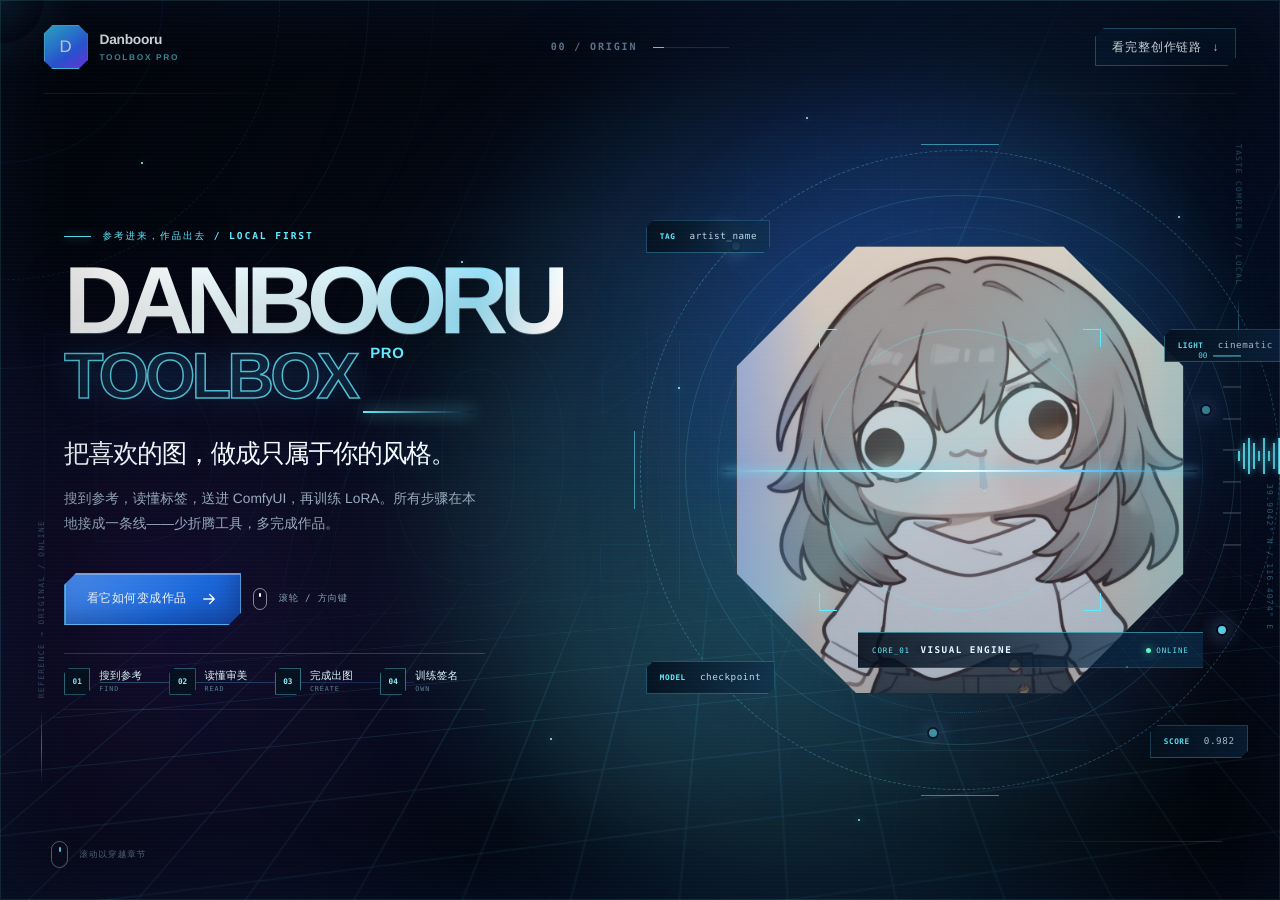
==== commit 7ce93a47: "Explain all twelve product modules" ====
--- a/promo.html
+++ b/promo.html
@@ -10,12 +10,12 @@
     <meta name="theme-color" content="#07101f" />
     <link rel="icon" type="image/png" href="./assets/logo--q2vQ9s1.png" />
     <title>Danbooru Toolbox Pro｜标签与图片助手</title>
-    <script type="module"  src="./assets/promo-CgAl9LEs.js"></script>
+    <script type="module"  src="./assets/promo-B1-NrC5o.js"></script>
     <link rel="modulepreload"  href="./assets/rolldown-runtime-aKtaBQYM.js">
     <link rel="modulepreload"  href="./assets/modulepreload-polyfill-Dezn_h7o.js">
     <link rel="modulepreload"  href="./assets/gsap-vendor-B0QPNdJ0.js">
     <link rel="modulepreload"  href="./assets/react-vendor-CILzqOOf.js">
-    <link rel="stylesheet"  href="./assets/promo-CCngknA6.css">
+    <link rel="stylesheet"  href="./assets/promo-lmbaeYO6.css">
   </head>
   <body>
     <div id="promo-root"></div>
--- a/assets/promo-lmbaeYO6.css
+++ b/assets/promo-lmbaeYO6.css
@@ -0,0 +1 @@
+:root{--lightningcss-light: ;--lightningcss-dark:initial;color-scheme:dark;font-synthesis:none;text-rendering:geometricprecision;--promo-bg:#02040a;--promo-surface:#07111f;--promo-ink:#f7fbff;--promo-muted:#88a0ba;--promo-line:#74dcff33;--promo-accent:#3478ff;--promo-accent-bright:#61ecff;--promo-violet:#9d5cff;--promo-warm:#efc2a9;--promo-display:"Bahnschrift Condensed", "Arial Narrow", "Microsoft YaHei", sans-serif;--promo-body:"Segoe UI Variable Display", "Microsoft YaHei UI", "Microsoft YaHei", sans-serif;--promo-mono:"Cascadia Code", "SFMono-Regular", Consolas, monospace;--material-face:#060d17f0;--material-face-deep:#01050bfa;--material-edge:#daf4ff38;--material-edge-top:#effcff61;--material-contact:#00070fe0;--material-shadow:#0000008f;font-family:Segoe UI,Microsoft YaHei,system-ui,-apple-system,sans-serif}*{box-sizing:border-box}html,body,#promo-root{width:100%;min-width:100%;max-width:none}html{background:var(--promo-bg);scroll-behavior:smooth;min-width:320px;min-height:100%}html.promo-enhanced,html.promo-enhanced body{overscroll-behavior:none;height:100%;overflow:hidden}body{min-width:320px;min-height:100%;color:var(--promo-ink);font-family:var(--promo-body);background:#02040a;margin:0;overflow-x:hidden}#promo-root{background:#02040a;min-height:100%}button,a{color:inherit;font:inherit}button{border:0}a{text-decoration:none}button:focus-visible,a:focus-visible,[data-scene-heading]:focus-visible{outline:2px solid var(--promo-accent-bright);outline-offset:5px}[data-scene-heading]:focus{scroll-margin-top:7rem}.promo-root{--pointer-x:0;--pointer-y:0;--scene-a-rgb:97, 236, 255;--scene-b-rgb:52, 120, 255;isolation:isolate;background:radial-gradient(circle at calc(73% + var(--pointer-x) * 5%) calc(42% + var(--pointer-y) * 5%), #3175ff3d, transparent 30%), radial-gradient(circle at 12% 68%, #8335ff1f, transparent 31%), linear-gradient(122deg, #02040a 0%, #040914 43%, #020712 72%, #010207 100%);width:100%;min-width:100%;max-width:none;min-height:100svh;position:relative;overflow:clip}.promo-root[data-active-index="1"]{--scene-a-rgb:54, 223, 255;--scene-b-rgb:41, 101, 255}.promo-root[data-active-index="2"]{--scene-a-rgb:120, 226, 255;--scene-b-rgb:137, 76, 255}.promo-root[data-active-index="3"]{--scene-a-rgb:75, 231, 255;--scene-b-rgb:83, 83, 255}.promo-root[data-active-index="4"]{--scene-a-rgb:93, 255, 215;--scene-b-rgb:38, 143, 255}.promo-root[data-active-index="5"]{--scene-a-rgb:221, 252, 255;--scene-b-rgb:91, 104, 255}.promo-root:before{z-index:50;content:"";pointer-events:none;mix-blend-mode:screen;background:repeating-linear-gradient(#ffffff03 0 1px,#0000 1px 4px);position:fixed;inset:0}.promo-root:after{z-index:90;box-shadow:inset 0 0 90px rgba(var(--scene-b-rgb), .11), inset 0 0 190px #00000070;content:"";pointer-events:none;border:1px solid #61ecff21;position:fixed;inset:0}.ambient-tech{z-index:-1;pointer-events:none;width:100vw;min-width:100%;position:fixed;inset:0;overflow:hidden}.ambient-grid{z-index:1;opacity:.3;transform:translate3d(calc(var(--pointer-x) * -16px), calc(var(--pointer-y) * -12px), 0);background-image:linear-gradient(#46b9ff1c 1px,#0000 1px),linear-gradient(90deg,#46b9ff1c 1px,#0000 1px);background-position:50%;background-size:72px 72px;position:absolute;inset:0;-webkit-mask-image:radial-gradient(at 70% 44%,#000 0%,#000000a8 35%,#0000 79%);mask-image:radial-gradient(at 70% 44%,#000 0%,#000000a8 35%,#0000 79%)}.ambient-glow{z-index:2;aspect-ratio:1;background:conic-gradient(from 110deg, transparent, rgba(var(--scene-a-rgb), .23), rgba(var(--scene-b-rgb), .2), transparent);filter:blur(74px);pointer-events:none;width:min(68vw,1180px);transform:translate3d(calc(var(--pointer-x) * 30px), calc(var(--pointer-y) * 22px), 0);border-radius:50%;position:absolute;top:5%;right:-4%}.ambient-aurora,.ambient-depth,.ambient-lens{z-index:3;position:absolute;inset:0}.ambient-aurora i{opacity:.24;filter:blur(44px);mix-blend-mode:screen;will-change:transform;border-radius:50%;width:62vw;height:18vh;position:absolute}.ambient-aurora i:first-child{background:linear-gradient(90deg, transparent, rgba(var(--scene-a-rgb), .72), transparent);transform:rotate(-27deg) translate3d(calc(var(--pointer-x) * 24px), calc(var(--pointer-y) * 15px), 0);animation:9s ease-in-out infinite alternate auroraDriftA;top:4%;right:-13%}.ambient-aurora i:nth-child(2){background:linear-gradient(90deg, transparent, rgba(var(--scene-b-rgb), .58), transparent);width:74vw;transform:rotate(19deg) translate3d(calc(var(--pointer-x) * -18px), calc(var(--pointer-y) * 12px), 0);animation:12s ease-in-out -4s infinite alternate auroraDriftB;bottom:7%;right:8%}.ambient-aurora i:nth-child(3){background:linear-gradient(90deg, transparent, rgba(var(--scene-a-rgb), .4), transparent);width:48vw;height:11vh;animation:10s ease-in-out -2s infinite alternate auroraDriftC;top:43%;left:-26%;transform:rotate(-12deg)}.ambient-depth{opacity:.28;background:repeating-conic-gradient(from 202deg at 71% 51%, rgba(var(--scene-a-rgb), .24) 0 .08deg, transparent .12deg 6.8deg);transform:translate3d(calc(var(--pointer-x) * -10px), calc(var(--pointer-y) * -8px), 0);-webkit-mask-image:radial-gradient(circle at 71% 51%,#0000 0 9%,#000 21%,#0000 70%);mask-image:radial-gradient(circle at 71% 51%,#0000 0 9%,#000 21%,#0000 70%)}.ambient-lens{top:50%;left:71%;border:1px solid rgba(var(--scene-a-rgb), .14);width:min(82vmin,880px);height:min(82vmin,880px);box-shadow:0 0 90px rgba(var(--scene-b-rgb), .14), inset 0 0 70px rgba(var(--scene-a-rgb), .06);transform:translate3d(calc(-50% + var(--pointer-x) * 18px), calc(-50% + var(--pointer-y) * 14px), 0);border-radius:50%;inset:auto}.ambient-lens:before,.ambient-lens:after,.ambient-lens i{aspect-ratio:1;content:"";border-radius:50%;position:absolute;top:50%;left:50%;transform:translate(-50%,-50%)}.ambient-lens:before{border:1px dashed rgba(var(--scene-a-rgb), .2);width:76%}.ambient-lens:after{border:1px solid rgba(var(--scene-b-rgb), .22);width:44%}.ambient-lens i:first-child{border:1px solid rgba(var(--scene-a-rgb), .08);width:118%}.ambient-lens i:last-child{background:radial-gradient(circle, rgba(var(--scene-a-rgb), .18), transparent 70%);width:12%;box-shadow:0 0 58px rgba(var(--scene-a-rgb), .28)}@keyframes auroraDriftA{to{transform:rotate(-23deg) translate3d(calc(var(--pointer-x) * 24px + 5vw), calc(var(--pointer-y) * 15px + 2vh), 0)}}@keyframes auroraDriftB{to{transform:rotate(15deg) translate3d(calc(var(--pointer-x) * -18px - 4vw), calc(var(--pointer-y) * 12px - 3vh), 0)}}@keyframes auroraDriftC{to{transform:rotate(-7deg)translate(5vw,-2vh)}}.ambient-floor{z-index:3;opacity:.44;width:92%;height:82%;transform:perspective(700px) rotateX(63deg) rotateZ(-9deg) translate3d(calc(var(--pointer-x) * -18px), calc(var(--pointer-y) * 12px), 0);transform-origin:top;background-image:linear-gradient(#48c8ff47 1px,#0000 1px),linear-gradient(90deg,#48c8ff47 1px,#0000 1px);background-size:54px 54px;position:absolute;bottom:-43%;right:-14%;-webkit-mask-image:linear-gradient(#0000,#000 24%,#0000 82%);mask-image:linear-gradient(#0000,#000 24%,#0000 82%)}.ambient-beams,.ambient-stars,.ambient-scan{z-index:4;position:absolute;inset:0}.ambient-beams i{opacity:.28;background:linear-gradient(#0000 8%,#50e7ffa6 43%,#0000 77%);width:1px;height:150%;position:absolute;top:-25%;transform:rotate(23deg);box-shadow:0 0 30px #31b7ff8c}.ambient-beams i:first-child{left:28%}.ambient-beams i:nth-child(2){opacity:.5;width:2px;left:68%}.ambient-beams i:nth-child(3){opacity:.18;left:91%}.ambient-stars i{background:#b8f6ff;border-radius:50%;width:2px;height:2px;animation:3.4s ease-in-out infinite starPulse;position:absolute;box-shadow:0 0 9px #54eaff}.ambient-stars i:first-child{top:18%;left:11%}.ambient-stars i:nth-child(2){animation-delay:-.7s;top:29%;left:36%}.ambient-stars i:nth-child(3){animation-delay:-1.9s;top:13%;left:63%}.ambient-stars i:nth-child(4){animation-delay:-2.6s;top:67%;left:18%}.ambient-stars i:nth-child(5){animation-delay:-1.1s;top:82%;left:43%}.ambient-stars i:nth-child(6){animation-delay:-2.1s;top:51%;left:77%}.ambient-stars i:nth-child(7){animation-delay:-.3s;top:24%;left:92%}.ambient-stars i:nth-child(8){animation-delay:-3s;top:74%;left:88%}.ambient-stars i:nth-child(9){animation-delay:-1.6s;top:91%;left:67%}.ambient-stars i:nth-child(10){animation-delay:-2.4s;top:43%;left:53%}.ambient-scan{z-index:5;background:linear-gradient(90deg,#0000,#3dc5ff0f,#0000);width:38%;animation:8s ease-in-out infinite ambientSweep;transform:skew(-18deg)translate(-150%)}.ambient-hud{z-index:6;color:#82ddff59;letter-spacing:.2em;writing-mode:vertical-rl;align-items:center;gap:.8rem;font-family:ui-monospace,SFMono-Regular,Consolas,monospace;font-size:.48rem;display:flex;position:absolute;right:2.3rem}.ambient-hud i{background:linear-gradient(#0000,#61ecff8c,#0000);width:1px;height:72px}.ambient-hud--top{top:16%}.ambient-hud--bottom{bottom:13%;left:2.3rem;right:auto;transform:rotate(180deg)}@keyframes starPulse{50%{opacity:.2;transform:scale(.45)}}@keyframes ambientSweep{0%,18%{opacity:0;transform:skew(-18deg)translate(-150%)}38%,66%{opacity:1}84%,to{opacity:0;transform:skew(-18deg)translate(380%)}}.promo-header{z-index:70;pointer-events:none;grid-template-columns:1fr auto 1fr;align-items:center;width:100%;min-height:94px;padding:1.35rem clamp(1.5rem,3.4vw,4.6rem);display:grid;position:fixed;top:0;left:0}.promo-header:after{content:"";opacity:.5;background:linear-gradient(90deg,#61ecff47,#0000 22% 78%,#61ecff33);height:1px;position:absolute;bottom:0;left:clamp(1.5rem,3.4vw,4.6rem);right:clamp(1.5rem,3.4vw,4.6rem)}.promo-header>*{pointer-events:auto}.promo-brand{justify-self:start;align-items:center;gap:.75rem;display:inline-flex}.promo-brand-mark{clip-path:polygon(20% 0,80% 0,100% 20%,100% 80%,80% 100%,20% 100%,0 80%,0 20%);width:44px;height:44px;font-family:var(--promo-display);background:linear-gradient(145deg,#39d8ff,#3167ff 62%,#7f3cff);border:1px solid #61ecffbd;place-items:center;font-size:1.05rem;display:grid;box-shadow:0 0 0 4px #3478ff14,0 0 34px #34beff6b}.promo-brand>span:last-child{flex-direction:column;line-height:1;display:flex}.promo-brand strong{letter-spacing:-.02em;font-size:.86rem}.promo-brand small{color:#61ecffa8;letter-spacing:.2em;margin-top:.35rem;font-size:.52rem;font-weight:800}.promo-chapter{color:#9ac2dda8;letter-spacing:.18em;align-items:center;gap:1rem;font-family:ui-monospace,SFMono-Regular,Consolas,monospace;font-size:.63rem;font-weight:700;display:flex}.promo-chapter>i{background:#ffffff24;width:76px;height:1px;display:block;position:relative;overflow:hidden}.promo-chapter b{background:var(--promo-accent-bright);transition:width .5s cubic-bezier(.16,1,.3,1);position:absolute;inset:0 auto 0 0}.header-cta{clip-path:polygon(9px 0,100% 0,100% calc(100% - 9px),calc(100% - 9px) 100%,0 100%,0 9px);cursor:pointer;letter-spacing:.08em;background:#184f8e1a;border:1px solid #61ecff4d;justify-self:end;min-height:38px;padding:0 1rem;font-size:.72rem;font-weight:800;transition:color .2s,border-color .2s}.header-cta span{margin-left:.4rem;transition:transform .25s cubic-bezier(.16,1,.3,1);display:inline-block}.header-cta:hover{color:var(--promo-accent-bright);background:#2fb3ff1f;border-color:#61ecffcc}.header-cta:hover span{transform:translate(3px,-3px)}.promo-stage{min-height:100svh;position:relative}.promo-root[data-enhanced=true] .promo-stage{height:100svh;overflow:hidden}.promo-root[data-enhanced=true]{width:auto;min-width:0;max-width:none;height:auto;min-height:0;position:fixed;inset:0;overflow:hidden}.promo-section{transform-origin:68%;background:0 0;min-height:100svh;position:relative;overflow:hidden}.promo-section:after{z-index:0;content:"";opacity:.55;pointer-events:none;background:linear-gradient(90deg,#0000,#61ecff5c);width:clamp(190px,17vw,340px);height:1px;position:absolute;bottom:6.5vh;right:4.5vw}.promo-section[data-active=true]:before{animation:1.05s cubic-bezier(.16,1,.3,1) both sceneFieldBoot}.promo-section[data-active=true]:after{transform-origin:100%;animation:1.1s cubic-bezier(.16,1,.3,1) .18s both sceneRailBoot}@keyframes sceneFieldBoot{0%{opacity:0;transform:scale(.92)}to{opacity:1;transform:scale(1)}}@keyframes sceneRailBoot{0%{opacity:0;transform:scaleX(0)}to{opacity:.55;transform:scaleX(1)}}.promo-root[data-enhanced=true] .promo-section{opacity:0;visibility:hidden;position:absolute;inset:0}.promo-root[data-enhanced=true] .promo-section:not([data-active=true]) *{animation-play-state:paused!important}.promo-root[data-enhanced=true] .promo-section[data-active=true]{opacity:1;visibility:visible}.scene--organize,.scene--train{transform-origin:32%}.scene--final{transform-origin:50%}.scene-layout{--scene-pad-inline:clamp(4rem, 5vw, 7rem);--scene-pad-right:var(--scene-pad-inline);--scene-pad-top:clamp(7rem, 11vh, 9rem);--scene-pad-bottom:clamp(4.5rem, 8vh, 6.5rem);width:100%;max-width:none;min-height:100svh;padding:var(--scene-pad-top) var(--scene-pad-right) var(--scene-pad-bottom) var(--scene-pad-inline);align-items:center;gap:clamp(2rem,3.5vw,6rem);margin:0;display:grid;position:relative}.scene-layout>*{min-width:0}.scene-copy{z-index:4;max-width:620px;position:relative}.scene-kicker{color:var(--promo-accent-bright);letter-spacing:.2em;text-transform:uppercase;text-shadow:0 0 18px #61ecff61;margin:0 0 1.45rem;font-family:ui-monospace,SFMono-Regular,Consolas,monospace;font-size:clamp(.6rem,.72vw,.72rem);font-weight:800}.scene-kicker:before{background:var(--promo-accent-bright);content:"";vertical-align:middle;width:1.7rem;height:1px;margin-right:.7rem;display:inline-block;box-shadow:0 0 10px #61ecffcc}.scene-number{color:#7ea4dc12;font-family:var(--promo-display);pointer-events:none;font-size:clamp(8rem,13vw,13rem);line-height:1;position:absolute;top:-5.1rem;left:-.08em}.feature-title{font-family:var(--promo-display);letter-spacing:0;text-shadow:0 0 34px #2a93ff21;margin:0;font-size:clamp(3rem,5.2vw,6.1rem);font-weight:950;line-height:1.08}.feature-title-line{white-space:nowrap;display:block}.feature-lead{color:#a9b6c8;max-width:34rem;margin:clamp(1.4rem,3vh,2rem) 0 0;font-size:clamp(.9rem,1.15vw,1.12rem);line-height:1.85}.feature-facts{border-top:1px solid var(--promo-line);gap:clamp(2rem,5vw,4.5rem);margin-top:clamp(2rem,4vh,3.2rem);padding-top:1.4rem;display:flex}.feature-facts div{flex-direction:column;display:flex}.feature-facts strong{font-family:var(--promo-display);font-size:clamp(1.2rem,2vw,2rem)}.feature-facts span{color:var(--promo-muted);letter-spacing:.12em;margin-top:.4rem;font-size:.67rem}.promo-root[data-enhanced=true] .promo-reveal{opacity:0}.promo-root[data-enhanced=true] .promo-section[data-active=true] .promo-reveal{animation:.64s cubic-bezier(.16,1,.3,1) both promoReveal}.promo-root[data-enhanced=true] .promo-section[data-active=true] .promo-reveal:first-child{animation-delay:.18s}.promo-root[data-enhanced=true] .promo-section[data-active=true] .promo-reveal:nth-child(2){animation-delay:.24s}.promo-root[data-enhanced=true] .promo-section[data-active=true] .promo-reveal:nth-child(3){animation-delay:.3s}.promo-root[data-enhanced=true] .promo-section[data-active=true] .promo-reveal:nth-child(4){animation-delay:.36s}.promo-root[data-enhanced=true] .promo-section[data-active=true] .promo-reveal:nth-child(5){animation-delay:.42s}@keyframes promoReveal{0%{opacity:0;transform:translateY(20px)}to{opacity:1;transform:translateY(0)}}.hero-layout{grid-template-columns:minmax(0,1.05fr) minmax(360px,.95fr)}.hero-title{font-family:var(--promo-display);letter-spacing:-.085em;text-transform:uppercase;flex-direction:column;margin:0;font-size:clamp(4.2rem,7.7vw,9.2rem);font-weight:950;line-height:.78;display:flex}.hero-title>span:last-child{color:#0000;-webkit-text-stroke:1.2px #f3f6fbb8;letter-spacing:-.06em;margin-top:.22em;font-size:.68em}.hero-title em{color:var(--promo-accent-bright);vertical-align:top;-webkit-text-stroke:0;letter-spacing:.04em;font-size:.23em;font-style:normal;display:inline-block;transform:translateY(-.22em)}.hero-lead{font-family:var(--promo-display);letter-spacing:-.045em;margin:clamp(1.8rem,4vh,3.2rem) 0 0;font-size:clamp(1.25rem,2vw,2.05rem);font-weight:900}.hero-detail{max-width:39rem;color:var(--promo-muted);margin:1rem 0 0;font-size:clamp(.86rem,1.05vw,1.05rem);line-height:1.8}.hero-actions,.final-actions{align-items:center;gap:.8rem;margin-top:clamp(1.8rem,4vh,3rem);display:flex}.hero-control-note{color:var(--promo-muted);letter-spacing:.08em;align-items:center;gap:.7rem;font-family:ui-monospace,SFMono-Regular,Consolas,monospace;font-size:.58rem;display:inline-flex}.promo-button{cursor:pointer;letter-spacing:.04em;border:1px solid #0000;border-radius:999px;justify-content:center;align-items:center;gap:.85rem;min-height:52px;padding:0 1.35rem;font-size:.76rem;font-weight:850;transition:transform .28s cubic-bezier(.16,1,.3,1),background .2s,border-color .2s;display:inline-flex}.promo-button svg{fill:none;stroke:currentColor;stroke-linecap:round;stroke-linejoin:round;stroke-width:1.8px;width:18px;transition:transform .25s cubic-bezier(.16,1,.3,1)}.promo-button:hover{transform:translateY(-3px)}.promo-button:hover svg{transform:translate(4px)}.promo-button--primary{background:var(--promo-accent);box-shadow:0 14px 40px #3576eb3d}.promo-button--primary:hover{background:#609bff}.promo-button--ghost{background:#ffffff06;border-color:#ffffff2b}.promo-button--ghost:hover{border-color:#8bb8ff8c}.button-wheel{border:1px solid #ffffff80;border-radius:10px;width:14px;height:22px;display:block;position:relative}.button-wheel:after{content:"";background:#fff;border-radius:2px;width:2px;height:4px;animation:1.7s ease-in-out infinite wheelDot;position:absolute;top:4px;left:5px}@keyframes wheelDot{0%{opacity:0;transform:translateY(0)}25%{opacity:1}75%{opacity:1}to{opacity:0;transform:translateY(7px)}}.hero-proof{color:#718097;letter-spacing:.09em;text-transform:uppercase;align-items:center;gap:.65rem;margin-top:clamp(1.8rem,4vh,3.5rem);font-family:ui-monospace,SFMono-Regular,Consolas,monospace;font-size:.58rem;display:flex}.hero-proof i{background:var(--promo-accent);border-radius:50%;width:3px;height:3px}.hero-visual{aspect-ratio:1;width:min(42vw,650px);transform:translate3d(calc(var(--pointer-x) * 22px), calc(var(--pointer-y) * 15px), 0);justify-self:center;transition:transform .2s ease-out;position:relative}.hero-mascot-halo{filter:blur(58px);background:#679dff40;border-radius:50%;position:absolute;inset:12%}.hero-mascot-frame{background:#dbc6b8;border:1px solid #ffffff38;border-radius:50%;position:absolute;inset:13%;overflow:hidden;box-shadow:0 35px 90px #0000006b,inset 0 0 0 11px #ffffff09}.hero-mascot-frame:after{content:"";background:linear-gradient(140deg,#0000 35%,#5893ff2e);position:absolute;inset:0}.hero-mascot-frame img{object-fit:cover;width:100%;height:100%;transform:scale(1.03)}.hero-orbit{border:1px solid #8db4ee38;border-radius:50%;position:absolute}.hero-orbit:before,.hero-orbit:after{border:2px solid var(--promo-bg);background:var(--promo-accent-bright);content:"";border-radius:50%;width:8px;height:8px;position:absolute;box-shadow:0 0 18px #8bb8ffcc}.hero-orbit--outer{animation:24s linear infinite orbitSpin;inset:1%}.hero-orbit--outer:before{top:14%;left:14%}.hero-orbit--outer:after{bottom:24%;right:8%}.hero-orbit--inner{opacity:.55;border-style:dashed;animation:18s linear infinite reverse orbitSpin;inset:8%}.hero-orbit--inner:before{top:38%;right:4%}.hero-orbit--inner:after{bottom:1%;left:44%}@keyframes orbitSpin{to{transform:rotate(360deg)}}.orbit-label{color:#b7c5d8;letter-spacing:.06em;-webkit-backdrop-filter:blur(12px);backdrop-filter:blur(12px);background:#071120b8;border:1px solid #96b9eb33;border-radius:999px;padding:.55rem .75rem;font-family:ui-monospace,SFMono-Regular,Consolas,monospace;font-size:.58rem;animation:4s ease-in-out infinite labelFloat;position:absolute;box-shadow:0 12px 36px #00000038}.orbit-label--two{animation-delay:-1.2s;top:28%;right:-4%}.orbit-label--three{animation-delay:-2.1s;bottom:16%;left:-3%}.orbit-label--four{animation-delay:-3s;bottom:5%;right:3%}@keyframes labelFloat{0%,to{transform:translateY(0)}50%{transform:translateY(-8px)}}.hero-scanline{background:linear-gradient(90deg,#0000,#7baeffb3,#0000);width:88%;height:1px;animation:4.6s ease-in-out infinite scanLine;position:absolute;top:50%;left:6%;overflow:visible;box-shadow:0 0 15px #5493ff8c}@keyframes scanLine{0%,to{opacity:0;transform:translateY(-150px)}18%,82%{opacity:.75}50%{transform:translateY(150px)}}.hero-coordinate{color:#c2d2e873;letter-spacing:.16em;writing-mode:vertical-rl;font-family:ui-monospace,SFMono-Regular,Consolas,monospace;font-size:.5rem;position:absolute;bottom:28%;right:2%}.hero-layout{isolation:isolate;grid-template-columns:minmax(0,.9fr) minmax(0,1.1fr)}.hero-layout:before{z-index:-1;color:#0000;content:"D/01";font-family:var(--promo-display);opacity:.12;pointer-events:none;-webkit-text-stroke:1px #54c1ff6b;font-size:clamp(15rem,28vw,36rem);font-weight:950;line-height:.7;position:absolute;top:50%;left:1.6vw;transform:translateY(-47%)}.hero-copy{max-width:830px}.hero-title{z-index:3;filter:drop-shadow(0 0 24px #4285ff21);font-size:clamp(4.8rem,7.45vw,9.5rem);line-height:.75;position:relative}.hero-title>span:first-child{box-sizing:content-box;color:#0000;text-shadow:0 0 42px #5ce2ff29;background:linear-gradient(110deg,#fff 8%,#d7f8ff 51%,#7adfff 79%,#fff 94%);-webkit-background-clip:text;background-clip:text;align-self:flex-start;width:max-content;max-width:none;padding-inline-end:.14em;overflow:visible}.hero-title>span:last-child{color:#61ecff0f;-webkit-text-stroke:1.5px #61ecffc7;text-shadow:0 0 34px #35a0ff45;position:relative}.hero-title>span:last-child:after{background:linear-gradient(90deg, var(--promo-accent-bright), transparent);width:26%;height:.035em;box-shadow:0 0 15px var(--promo-accent-bright);content:"";position:absolute;bottom:-.2em;right:3%}.hero-lead{color:#f4fbff;text-shadow:0 0 28px #4cbbff2e}.hero-detail{color:#98abc0}.promo-button{clip-path:polygon(12px 0,100% 0,100% calc(100% - 12px),calc(100% - 12px) 100%,0 100%,0 12px);border-radius:0}.promo-button--primary{background:linear-gradient(110deg,#2e6aff,#18bddd 72%,#64efff);border-color:#79f1ff85;position:relative;box-shadow:0 0 0 1px #359dff1f,0 0 34px #30a6ff52,inset 0 0 20px #ffffff1a}.promo-button--primary:hover{background:linear-gradient(110deg,#417cff,#34d7ef 72%,#9bf7ff);box-shadow:0 0 44px #30c4ff73}.hero-proof{color:#7090a8;background:linear-gradient(90deg,#1f8fce17,#0000);border-left:1px solid #61ecff6b;width:fit-content;padding:.72rem .95rem}.hero-visual{width:min(49vw,920px,90svh);transform:translate3d(calc(var(--pointer-x) * 32px), calc(var(--pointer-y) * 22px), 0);justify-self:end;margin-inline-end:calc(-1 * var(--scene-pad-right))}.hero-reactor-shell{opacity:.82;background:linear-gradient(var(--promo-accent-bright), var(--promo-accent-bright)) 50% 0 / 12% 1px no-repeat, linear-gradient(var(--promo-accent-bright), var(--promo-accent-bright)) 50% 100% / 12% 1px no-repeat, linear-gradient(var(--promo-accent-bright), var(--promo-accent-bright)) 0 50% / 1px 12% no-repeat, linear-gradient(var(--promo-accent-bright), var(--promo-accent-bright)) 100% 50% / 1px 12% no-repeat;filter:drop-shadow(0 0 12px #61ecff57);position:absolute;inset:-1%}.hero-reactor-shell:before,.hero-reactor-shell:after{clip-path:polygon(27% 0,73% 0,100% 27%,100% 73%,73% 100%,27% 100%,0 73%,0 27%);content:"";border:1px solid #64daff2e;position:absolute;inset:7%}.hero-reactor-shell:after{opacity:.48;border-style:dashed;animation:3.8s ease-in-out infinite reactorBreathe;inset:2%}.hero-mascot-halo{filter:blur(70px);background:linear-gradient(135deg,#2f6cff7a,#50ebff47,#9e42ff4d);border-radius:34%;inset:10%}.hero-mascot-frame{clip-path:polygon(27% 0,73% 0,100% 27%,100% 73%,73% 100%,27% 100%,0 73%,0 27%);background:#0b1421;border:1px solid #77eeffc2;border-radius:0;inset:15%;box-shadow:0 0 0 9px #226eb714,0 0 76px #2aa2ff66,inset 0 0 70px #237cff29}.hero-mascot-frame:before{z-index:2;content:"";pointer-events:none;background:linear-gradient(90deg,#3478ff52,#0000 18% 82%,#61ecff3d),linear-gradient(#0308120a,#0d2b4e4d);position:absolute;inset:0}.hero-mascot-frame:after{z-index:3;background:linear-gradient(140deg,#0000 29%,#76f1ff2e 48%,#0000 54%)}.hero-mascot-frame img{filter:saturate(.72)contrast(1.13)brightness(.93)hue-rotate(3deg);transform:scale(1.08)}.hero-image-grid{z-index:4;opacity:.26;pointer-events:none;background-image:linear-gradient(#49d6ff2e 1px,#0000 1px),linear-gradient(90deg,#49d6ff2e 1px,#0000 1px);background-size:32px 32px;position:absolute;inset:0;-webkit-mask-image:linear-gradient(#0000,#000 40%,#0000 90%);mask-image:linear-gradient(#0000,#000 40%,#0000 90%)}.hero-orbit{filter:drop-shadow(0 0 9px #3bb5ff38);border-color:#60daff52;border-radius:50%}.hero-orbit--outer{border-style:dashed;border-width:1px;inset:0}.hero-orbit--inner{border-style:solid;inset:7%;box-shadow:inset 0 0 40px #267aff14}.hero-orbit--micro{opacity:.62;border-style:dotted;animation:12s linear infinite orbitSpin;inset:12%}.hero-reticle{z-index:7;border:1px solid #61ecff5c;border-radius:50%;position:absolute;inset:28%}.hero-reticle i{border-color:var(--promo-accent-bright);width:18px;height:18px;filter:drop-shadow(0 0 6px var(--promo-accent-bright));border-style:solid;position:absolute}.hero-reticle i:first-child{border-width:1px 0 0 1px;top:-1px;left:-1px}.hero-reticle i:nth-child(2){border-width:1px 1px 0 0;top:-1px;right:-1px}.hero-reticle i:nth-child(3){border-width:0 1px 1px 0;bottom:-1px;right:-1px}.hero-reticle i:nth-child(4){border-width:0 0 1px 1px;bottom:-1px;left:-1px}.orbit-label{z-index:8;color:#bdd7e6;clip-path:polygon(7px 0,100% 0,100% calc(100% - 7px),calc(100% - 7px) 100%,0 100%,0 7px);background:linear-gradient(100deg,#05111ff0,#0e304e99);border-color:#5ce1ff52;border-radius:0;padding:.62rem .78rem;box-shadow:0 0 24px #28a4ff21}.orbit-label b{color:var(--promo-accent-bright);margin-right:.5rem;font-size:.48rem}.orbit-label--one{top:11%;left:1%}.orbit-label--two{top:28%;right:-1%}.orbit-label--three{bottom:15%;left:1%}.orbit-label--four{bottom:5%;right:5%}.hero-scanline{z-index:9;background:linear-gradient(90deg,#0000,#78f1ff 20%,#fff 50%,#58bfff 80%,#0000);width:74%;height:2px;left:13%;box-shadow:0 0 8px #61ecff,0 0 28px #3494ffbf}.hero-core-status{z-index:8;background:linear-gradient(90deg,#040d1be6,#0d395c94);border-top:1px solid #61ecff7a;border-bottom:1px solid #61ecff2e;grid-template-columns:auto 1fr auto;align-items:center;gap:.65rem;width:54%;padding:.72rem .9rem;font-family:ui-monospace,SFMono-Regular,Consolas,monospace;display:grid;position:absolute;bottom:19%;right:12%}.hero-core-status span,.hero-core-status i{color:var(--promo-accent-bright);letter-spacing:.12em;font-size:.47rem;font-style:normal}.hero-core-status strong{color:#e3f8ff;letter-spacing:.16em;font-size:.58rem}.hero-core-status i:before{content:"";background:#61ffd1;border-radius:50%;width:5px;height:5px;margin-right:.35rem;display:inline-block;box-shadow:0 0 10px #61ffd1}.hero-waveform{z-index:8;align-items:center;gap:3px;height:36px;display:flex;position:absolute;top:45%;right:0}.hero-waveform i{background:var(--promo-accent-bright);width:2px;height:30%;animation:1.4s ease-in-out infinite alternate waveSignal;box-shadow:0 0 6px #61ecffcc}.hero-waveform i:nth-child(2n){height:72%;animation-delay:-.4s}.hero-waveform i:nth-child(3n){height:100%;animation-delay:-.8s}.hero-coordinate{color:#69d9ff7a;bottom:25%;right:1%}@keyframes waveSignal{to{opacity:.35;height:12%}}@keyframes reactorBreathe{50%{opacity:.22;transform:scale(.985)}}.feature-layout{grid-template-columns:minmax(300px,.78fr) minmax(480px,1.22fr)}.feature-layout--reverse{grid-template-columns:minmax(480px,1.18fr) minmax(300px,.82fr)}.search-console{clip-path:polygon(28px 0,100% 0,100% calc(100% - 28px),calc(100% - 28px) 100%,0 100%,0 28px);width:100%;max-width:940px;transform:perspective(1300px) rotateY(-7deg) rotateX(2deg) translate3d(calc(var(--pointer-x) * -12px), calc(var(--pointer-y) * -8px), 0);background:linear-gradient(150deg,#0a1f35f5,#030913fa);border:1px solid #61ecff4d;border-radius:0;padding:clamp(1.1rem,2vw,1.8rem);position:relative;overflow:hidden;box-shadow:0 0 0 1px #3281ff14,0 0 80px #1e80ff33,0 45px 110px #0000007a}.search-console:before{content:"";pointer-events:none;background:linear-gradient(125deg,#3ad2ff21,#0000 28%),repeating-linear-gradient(90deg,#0000 0 47px,#46c8ff06 48px);position:absolute;inset:0}.console-topline,.console-footer,.source-row{align-items:center;display:flex;position:relative}.console-topline{color:#8595aa;letter-spacing:.15em;justify-content:space-between;margin-bottom:1.2rem;font-family:ui-monospace,SFMono-Regular,Consolas,monospace;font-size:.56rem;font-weight:800}.console-status{color:#96c6ff}.console-status i{background:#79b1ff;border-radius:50%;width:6px;height:6px;margin-right:.42rem;animation:1.6s ease-in-out infinite statusPulse;display:inline-block;box-shadow:0 0 12px #79b1ff}@keyframes statusPulse{50%{opacity:.35}}.search-field{background:#1c71a00f;border:1px solid #61ecff38;border-radius:0;align-items:center;gap:.8rem;min-height:58px;padding:0 1rem;display:flex;position:relative;box-shadow:inset 0 0 26px #2981ff0f}.search-symbol{color:var(--promo-accent-bright);font-size:1.55rem;line-height:1}.search-query{color:#edf3fc;flex:1;font-family:ui-monospace,SFMono-Regular,Consolas,monospace;font-size:clamp(.72rem,1.1vw,.95rem)}.search-shortcut{color:#708097;border:1px solid #ffffff21;border-radius:.42rem;padding:.3rem .46rem;font-size:.58rem}.source-row{color:#66768c;letter-spacing:.09em;white-space:nowrap;gap:clamp(.65rem,1.5vw,1.35rem);margin:1rem 0;font-size:.52rem;font-weight:850;overflow:hidden}.source-row .is-active{color:var(--promo-accent-bright)}.result-grid{grid-template-rows:repeat(2,minmax(130px,18vh));grid-template-columns:1.35fr .9fr .9fr;gap:.75rem;display:grid}.result-tile{background-color:#15243a;border:1px solid #63dbff2b;border-radius:.15rem;min-height:0;position:relative;overflow:hidden}.result-tile:before,.result-tile:after{content:"";border-radius:50%;position:absolute}.result-tile:before{aspect-ratio:1;filter:blur(2px);background:#ffffff2e;width:55%;top:15%;left:20%}.result-tile:after{aspect-ratio:1;border:1px solid #ffffff40;width:80%;bottom:-30%;right:-16%}.result-tile span{z-index:3;color:#ffffffbf;letter-spacing:.1em;font-family:ui-monospace,SFMono-Regular,Consolas,monospace;font-size:.48rem;position:absolute;bottom:.7rem;right:.8rem}.result-tile--portrait{background:#d6bfae;grid-row:1/3}.result-tile--portrait:before,.result-tile--portrait:after{display:none}.result-tile--portrait img{object-fit:cover;filter:saturate(.82)contrast(1.04);width:100%;height:100%;transition:transform .8s cubic-bezier(.16,1,.3,1)}.search-console:hover .result-tile--portrait img{transform:scale(1.035)}.result-tile--violet{background:linear-gradient(145deg,#374f82,#76678e)}.result-tile--blue{background:linear-gradient(145deg,#1e5b83,#6bb3c4)}.result-tile--peach{background:linear-gradient(145deg,#805e64,#e6ae8c)}.console-footer{color:#607088;letter-spacing:.12em;justify-content:space-between;gap:1rem;margin-top:1rem;font-family:ui-monospace,SFMono-Regular,Consolas,monospace;font-size:.48rem}.console-footer div{flex:1;gap:4px;display:flex}.console-footer i{background:#ffffff14;flex:1;height:2px;overflow:hidden}.console-footer i:after{background:var(--promo-accent);content:"";transform-origin:0;width:100%;height:100%;animation:2.4s ease-in-out infinite alternate indexBar;display:block}.console-footer i:nth-child(2):after{animation-delay:-.4s}.console-footer i:nth-child(3):after{animation-delay:-1.2s}.console-footer i:nth-child(4):after{animation-delay:-.8s}.console-footer i:nth-child(5):after{animation-delay:-1.7s}@keyframes indexBar{0%{transform:scaleX(.12)}to{transform:scaleX(.95)}}.asset-intelligence{aspect-ratio:1.05;width:min(48vw,820px);transform:translate3d(calc(var(--pointer-x) * 12px), calc(var(--pointer-y) * 10px), 0);justify-self:center;position:relative}.asset-photo{clip-path:polygon(30px 0,100% 0,100% calc(100% - 30px),calc(100% - 30px) 100%,0 100%,0 30px);background:#dac4b4;border:1px solid #61ecff61;border-radius:0;position:absolute;inset:5% 22% 5% 10%;overflow:hidden;box-shadow:0 0 58px #2299ff2e,0 38px 90px #0000007a}.asset-photo:after{content:"";background:linear-gradient(90deg,#0000 49.8%,#ffffff2e 50%,#0000 50.2%),linear-gradient(#0000 49.8%,#ffffff2e 50%,#0000 50.2%),linear-gradient(#0000 62%,#0309128c);position:absolute;inset:0}.asset-photo img{object-fit:cover;width:100%;height:100%}.asset-focus{z-index:2;border:1px solid #7eb8ffcc;width:54px;height:54px;position:absolute}.asset-focus:before,.asset-focus:after{content:"";background:#7eb8ffcc;position:absolute}.asset-focus:before{width:70px;height:1px;top:50%;left:-8px}.asset-focus:after{width:1px;height:70px;top:-8px;left:50%}.asset-focus--one{top:30%;left:31%}.asset-focus--two{width:34px;height:34px;bottom:22%;right:18%}.asset-data{z-index:4;clip-path:polygon(8px 0,100% 0,100% calc(100% - 8px),calc(100% - 8px) 100%,0 100%,0 8px);-webkit-backdrop-filter:blur(16px);backdrop-filter:blur(16px);background:linear-gradient(110deg,#040e1bf0,#0b3148c7);border:1px solid #61ecff47;border-radius:0;grid-template-columns:1fr auto;gap:.25rem 2rem;width:min(260px,42%);padding:1rem 1.15rem;display:grid;position:absolute;box-shadow:0 0 34px #1d91ff21,0 18px 50px #00000057}.asset-data small{color:var(--promo-accent-bright);letter-spacing:.16em;grid-column:1/3;font-family:ui-monospace,SFMono-Regular,Consolas,monospace;font-size:.48rem;font-weight:800}.asset-data strong{text-overflow:ellipsis;font-size:.78rem;overflow:hidden}.asset-data span{color:#9baabd;font-family:ui-monospace,SFMono-Regular,Consolas,monospace;font-size:.65rem}.asset-index{color:#596a82;letter-spacing:.18em;font-family:ui-monospace,SFMono-Regular,Consolas,monospace;font-size:.52rem;position:absolute;bottom:2%;left:11%}.asset-crosshair{width:1px;height:1px;box-shadow:0 0 0 1px var(--promo-accent-bright);position:absolute}.asset-crosshair:before,.asset-crosshair:after{content:"";background:#7baeff66;position:absolute}.asset-crosshair:before{width:140px;height:1px;top:0;left:-70px}.asset-crosshair:after{width:1px;height:140px;top:-70px;left:0}.asset-crosshair--one{top:18%;left:4%}.asset-crosshair--two{bottom:21%;right:13%}.feature-tags{flex-wrap:wrap;gap:.55rem;margin-top:2rem;display:flex}.feature-tags span{clip-path:polygon(6px 0,100% 0,100% calc(100% - 6px),calc(100% - 6px) 100%,0 100%,0 6px);color:#8fa1b8;letter-spacing:.06em;background:#238bc10d;border:1px solid #97b8e62b;border-radius:0;padding:.6rem .85rem;font-size:.64rem}.creation-pipeline{width:min(57vw,1040px);min-height:430px;transform:translate3d(calc(var(--pointer-x) * -9px), calc(var(--pointer-y) * 8px), 0);grid-template-columns:repeat(3,1fr);justify-self:end;align-items:center;gap:clamp(1rem,2vw,2rem);display:grid;position:relative}.pipeline-beam{z-index:0;background:#61ecff3d;height:1px;position:absolute;top:50%;left:7%;right:7%;overflow:hidden;box-shadow:0 0 18px #33bbff40}.pipeline-beam span{background:linear-gradient(90deg,#0000,#72a9ff,#0000);width:30%;height:100%;animation:2.8s ease-in-out infinite beamTravel;display:block}@keyframes beamTravel{0%{transform:translate(-100%)}to{transform:translate(430%)}}.pipeline-node{z-index:2;clip-path:polygon(18px 0,100% 0,100% calc(100% - 18px),calc(100% - 18px) 100%,0 100%,0 18px);background:linear-gradient(155deg,#0a233af7,#030a14fa);border:1px solid #61ecff40;border-radius:0;min-height:280px;padding:clamp(1.2rem,2vw,1.8rem);position:relative;box-shadow:0 0 38px #2180ff1a,0 30px 74px #0000006b}.pipeline-node--prompt{transform:translateY(-34px)}.pipeline-node--output{transform:translateY(22px)}.node-index{color:#8bb8ff52;font-family:var(--promo-display);margin-bottom:clamp(3.2rem,8vh,5.4rem);font-size:2.2rem;line-height:1}.pipeline-node small{color:var(--promo-accent-bright);letter-spacing:.17em;font-family:ui-monospace,SFMono-Regular,Consolas,monospace;font-size:.49rem;font-weight:800;display:block}.pipeline-node strong{margin-top:.45rem;font-size:clamp(.9rem,1.2vw,1.16rem);display:block}.tag-stream{flex-wrap:wrap;gap:.34rem;margin-top:1rem;display:flex}.tag-stream span{color:#9ebff3;background:#4d8dff21;border-radius:.35rem;padding:.35rem .48rem;font-family:ui-monospace,SFMono-Regular,Consolas,monospace;font-size:.47rem}.prompt-lines{flex-direction:column;gap:.45rem;margin-top:1rem;display:flex}.prompt-lines i{background:#ffffff1c;border-radius:4px;height:4px}.prompt-lines i:nth-child(2){width:74%}.prompt-lines i:nth-child(3){background:#5694ff73;width:48%}.output-preview{background:#dbc4b3;border-radius:.6rem;height:74px;margin-top:1rem;overflow:hidden}.output-preview img{object-fit:cover;object-position:50% 28%;width:100%;height:100%}.pipeline-pulse{z-index:3;background:var(--promo-accent-bright);border-radius:50%;width:8px;height:8px;animation:1.7s ease-in-out infinite nodePulse;position:absolute;top:calc(50% - 4px);box-shadow:0 0 20px #79adffe6}.pipeline-pulse--one{left:32.4%}.pipeline-pulse--two{animation-delay:-.8s;right:32.4%}@keyframes nodePulse{50%{opacity:.4;transform:scale(1.8)}}.pipeline-caption{color:#52647d;letter-spacing:.18em;font-family:ui-monospace,SFMono-Regular,Consolas,monospace;font-size:.5rem;position:absolute;bottom:0;right:0}.training-layout{grid-template-columns:minmax(310px,.7fr) minmax(540px,1.3fr)}.training-metrics{border-top:1px solid var(--promo-line);gap:clamp(1.5rem,4vw,3rem);margin-top:2.2rem;padding-top:1.4rem;display:flex}.training-metrics div{grid-template-columns:auto auto;gap:.25rem .7rem;display:grid}.training-metrics span{color:#708096;letter-spacing:.17em;grid-column:1/3;font-family:ui-monospace,SFMono-Regular,Consolas,monospace;font-size:.5rem;font-weight:800}.training-metrics strong{font-family:var(--promo-display);font-size:1.35rem}.training-metrics i{color:#76b0ff;align-self:end;padding-bottom:.2rem;font-family:ui-monospace,SFMono-Regular,Consolas,monospace;font-size:.5rem;font-style:normal}.training-stage{aspect-ratio:1.42;width:min(58vw,1040px);transform:perspective(1300px) rotateY(-6deg) rotateX(1deg) translate3d(calc(var(--pointer-x) * -10px), calc(var(--pointer-y) * 7px), 0);justify-self:end;position:relative}.training-window{clip-path:polygon(26px 0,100% 0,100% calc(100% - 26px),calc(100% - 26px) 100%,0 100%,0 26px);background:#eef3f8;border:1px solid #61ecff57;border-radius:0;position:absolute;inset:4% 0 11% 3%;overflow:hidden;box-shadow:0 0 62px #2088ff2e,0 42px 100px #0000007a}.window-bar{z-index:3;background:#081220f0;align-items:center;gap:.35rem;width:100%;height:38px;padding:0 .8rem;display:flex;position:absolute;top:0;left:0}.window-bar i{background:#40506a;border-radius:50%;width:7px;height:7px}.window-bar i:first-child{background:#ff9f8c}.window-bar i:nth-child(2){background:#eac47b}.window-bar i:nth-child(3){background:#78bfa1}.window-bar span{color:#728198;letter-spacing:.14em;margin-left:auto;font-family:ui-monospace,SFMono-Regular,Consolas,monospace;font-size:.47rem}.training-window img{object-fit:cover;object-position:50% 17%;width:100%;height:100%;transform:scale(1.06)}.metric-overlay{z-index:4;clip-path:polygon(12px 0,100% 0,100% calc(100% - 12px),calc(100% - 12px) 100%,0 100%,0 12px);-webkit-backdrop-filter:blur(14px);backdrop-filter:blur(14px);background:linear-gradient(130deg,#030d1af5,#082a41e8);border:1px solid #61ecff52;border-radius:0;width:min(52%,430px);padding:1rem 1.2rem .8rem;position:absolute;bottom:2%;right:-2%;box-shadow:0 0 38px #22a7ff29,0 24px 60px #0000007a}.metric-head,.metric-axis{color:#73839a;letter-spacing:.13em;justify-content:space-between;font-family:ui-monospace,SFMono-Regular,Consolas,monospace;font-size:.45rem;display:flex}.metric-head strong{color:#7fb5ff}.metric-overlay svg{width:100%;height:105px;margin-top:.5rem;display:block;overflow:visible}.chart-grid{fill:none;stroke:#ffffff12;stroke-width:1px}.chart-line{fill:none;stroke:#6ca7ff;stroke-linecap:round;stroke-width:2px;stroke-dasharray:700;stroke-dashoffset:700px;filter:drop-shadow(0 0 5px #5e9eff80)}.promo-section[data-active=true] .chart-line{animation:1.65s cubic-bezier(.16,1,.3,1) .35s forwards drawChart}@keyframes drawChart{to{stroke-dashoffset:0}}.training-chip{z-index:5;color:var(--promo-accent-bright);clip-path:polygon(7px 0,100% 0,100% calc(100% - 7px),calc(100% - 7px) 100%,0 100%,0 7px);letter-spacing:.12em;background:#07182c;border:1px solid #90b9f140;border-radius:0;padding:.65rem .9rem;font-family:ui-monospace,SFMono-Regular,Consolas,monospace;font-size:.5rem;position:absolute;top:0;right:8%}.final-scene{text-align:center;flex-direction:column;justify-content:center;align-items:center;min-height:100svh;padding:7.5rem 2rem 6rem;display:flex;position:relative}.final-scene:before{content:"";background:radial-gradient(circle at 50% 48%,#4a87f129,#0000 35%);position:absolute;inset:0}.final-aperture{aspect-ratio:1;opacity:.27;width:min(60vw,760px);position:absolute;top:50%;left:50%;transform:translate(-50%,-50%)}.final-aperture img{object-fit:cover;filter:grayscale(.4)contrast(1.1);border-radius:50%;width:38%;height:38%;position:absolute;inset:31%;-webkit-mask-image:radial-gradient(circle,#000 40%,#0000 72%);mask-image:radial-gradient(circle,#000 40%,#0000 72%)}.aperture-ring{border:1px solid #88b4f34d;border-radius:50%;position:absolute}.aperture-ring:before,.aperture-ring:after{content:"";background:#7fb1f947;position:absolute;top:50%;left:50%;transform:translate(-50%,-50%)}.aperture-ring:before{width:140%;height:1px}.aperture-ring:after{width:1px;height:140%}.aperture-ring--one{animation:32s linear infinite orbitSpin;inset:2%}.aperture-ring--two{border-style:dashed;animation:22s linear infinite reverse orbitSpin;inset:14%}.aperture-ring--three{animation:4s ease-in-out infinite aperturePulse;inset:27%}@keyframes aperturePulse{50%{opacity:.35;transform:scale(.96)}}.final-scene>:not(.final-aperture){z-index:2;position:relative}.final-title{font-family:var(--promo-display);letter-spacing:0;margin:0;font-size:clamp(3.8rem,7.6vw,9rem);font-weight:950;line-height:1.08}.final-title-line{white-space:nowrap;display:block}.final-title-outline{color:#0000;-webkit-text-stroke:1px #e8f0fbb3}.final-lead{max-width:36rem;color:var(--promo-muted);margin:1.8rem 0 0;font-size:clamp(.85rem,1.1vw,1.05rem)}.promo-button--large{min-height:58px;padding:0 1.8rem}.promo-button--text{color:#9aabc0;background:0 0}.promo-button--text:hover{color:#fff}.final-footer{color:#53647b;letter-spacing:.13em;justify-content:space-between;font-family:ui-monospace,SFMono-Regular,Consolas,monospace;font-size:.5rem;display:flex;bottom:1.8rem;left:clamp(1.4rem,4vw,4.8rem);right:clamp(1.4rem,4vw,4.8rem);position:absolute!important}.scene--discover:before,.scene--organize:before,.scene--create:before,.scene--train:before,.scene--final:before{z-index:0;content:"";pointer-events:none;position:absolute;inset:0}.scene--discover:before{background:radial-gradient(circle at 74% 52%,#20acff2e,#0000 31%),conic-gradient(from 205deg at 74% 52%,#0000,#3870ff1a,#0000 20%)}.scene--organize:before{background:linear-gradient(112deg,#5c31ff14,#0000 35%),radial-gradient(at 28% 52%,#48d5ff29,#0000 34%)}.scene--create:before{background:radial-gradient(circle at 66% 52%,#4761ff30,#0000 29%),linear-gradient(118deg,#0000 44%,#2ccaff14 44.2%,#0000 44.5%)}.scene--train:before{background:radial-gradient(at 72% 48%,#25c1d226,#0000 38%),linear-gradient(155deg,#0000 58%,#4bffd60d)}.scene--final:before{background:radial-gradient(circle at 73% 50%, #49c3ff38, transparent 27%), conic-gradient(from 0deg at 73% 50%, transparent 0 8%, #4f77ff14 8.2%, transparent 8.6% 24%, #61ecff14 24.2%, transparent 24.6%)}.discover-array{isolation:isolate;perspective:1400px;width:min(62vw,1120px);min-height:min(70vh,700px);transform:translate3d(calc(var(--pointer-x) * -12px), calc(var(--pointer-y) * -8px), 0);justify-self:end;place-items:center;display:grid;position:relative}.discover-warp{z-index:0;transform-style:preserve-3d;position:absolute;inset:-8%}.discover-ring{border:1px solid #61ecff47;border-radius:50%;position:absolute;top:50%;left:50%;box-shadow:inset 0 0 40px #3091ff0d}.discover-ring:before,.discover-ring:after{content:"";background:#61ecff;border-radius:50%;width:8px;height:8px;position:absolute;box-shadow:0 0 18px #61ecff}.discover-ring:before{top:14%;left:7%}.discover-ring:after{bottom:28%;right:5%}.discover-ring--a{aspect-ratio:1;border-style:dashed;width:92%;transform:translate(-50%,-50%)rotateX(67deg)rotate(8deg)}.discover-ring--b{aspect-ratio:1;width:73%;transform:translate(-50%,-50%)rotateX(62deg)rotate(-26deg)}.discover-ring--c{aspect-ratio:1;border-color:#8d5cff57;width:53%;transform:translate(-50%,-50%)rotateX(72deg)rotate(42deg)}.discover-array .search-console{z-index:5;width:78%;max-width:none;position:relative;transform:perspective(1300px)rotateY(-4deg)rotateX(1deg)translateZ(70px)}.discover-route{z-index:2;background:#61ecff3d;position:absolute;overflow:hidden;box-shadow:0 0 12px #61ecff2e}.discover-route span{background:linear-gradient(90deg,#0000,#b5f8ff,#0000);width:34%;height:100%;position:absolute;transform:translate(-110%)}.discover-route--north{width:1px;height:25%;top:4%;left:49%}.discover-route--north span{background:linear-gradient(#0000,#b5f8ff,#0000);width:100%;height:34%;transform:translateY(-110%)}.discover-route--east{width:27%;height:1px;top:42%;right:0}.discover-route--south{width:28%;height:1px;bottom:2%;left:24%;transform:rotate(-18deg)}.discover-stat{z-index:7;clip-path:polygon(9px 0,100% 0,100% calc(100% - 9px),calc(100% - 9px) 100%,0 100%,0 9px);background:linear-gradient(110deg,#030e1cf5,#082f46d6);border:1px solid #61ecff4d;grid-template-columns:1fr auto;gap:.24rem 1rem;min-width:150px;padding:.85rem .95rem;font-family:ui-monospace,SFMono-Regular,Consolas,monospace;display:grid;position:absolute;box-shadow:0 0 34px #1f93ff24}.discover-stat small{color:#6b91aa;letter-spacing:.16em;grid-column:1/3;font-size:.42rem}.discover-stat strong{color:#f1fcff;font-family:var(--promo-display);font-size:1.25rem}.discover-stat strong em{color:var(--promo-accent-bright);font-family:ui-monospace,Consolas,monospace;font-size:.43rem;font-style:normal}.discover-stat span{color:#61ffd1;letter-spacing:.09em;align-self:end;font-size:.43rem}.discover-stat--sources{top:8%;right:1%}.discover-stat--latency{bottom:5%;left:1%}.console-scan{z-index:8;opacity:0;background:linear-gradient(90deg,#0000,#61ecff,#fff 50%,#61ecff,#0000);height:2px;position:absolute;top:0;left:0;right:0;box-shadow:0 0 18px #61ecffbd}.discover-array .result-tile:not(.result-tile--portrait){background-color:#061426;background-image:linear-gradient(#61ecff14 1px,#0000 1px),linear-gradient(90deg,#61ecff14 1px,#0000 1px);background-size:22px 22px}.discover-array .result-tile:not(.result-tile--portrait):before{filter:none;background:linear-gradient(90deg,#0000,#61ecffcc,#0000);border-radius:0;width:76%;height:1px;top:50%;left:12%}.discover-array .result-tile:not(.result-tile--portrait):after{border-color:#61ecff38;width:42%;bottom:18%;right:16%}.discover-array .result-tile>i{clip-path:polygon(50% 0,100% 44%,79% 100%,21% 100%,0 44%);border:1px solid #61ecff4d;width:56%;height:48%;position:absolute;top:26%;left:22%}.promo-section[data-active=true] .discover-ring--a{animation:17s linear infinite discoverOrbitA}.promo-section[data-active=true] .discover-ring--b{animation:13s linear infinite discoverOrbitB}.promo-section[data-active=true] .discover-ring--c{animation:9s linear infinite discoverOrbitC}.promo-section[data-active=true] .discover-route:not(.discover-route--north) span{animation:2.2s ease-in-out infinite routeSignal}.promo-section[data-active=true] .discover-route--north span{animation:2.2s ease-in-out -.8s infinite routeSignalVertical}.promo-section[data-active=true] .console-scan{animation:3.8s ease-in-out .3s infinite consoleSweep}@keyframes discoverOrbitA{to{transform:translate(-50%,-50%)rotateX(67deg)rotate(368deg)}}@keyframes discoverOrbitB{to{transform:translate(-50%,-50%)rotateX(62deg)rotate(-386deg)}}@keyframes discoverOrbitC{to{transform:translate(-50%,-50%)rotateX(72deg)rotate(402deg)}}@keyframes routeSignal{to{transform:translate(400%)}}@keyframes routeSignalVertical{to{transform:translateY(400%)}}@keyframes consoleSweep{0%,14%{opacity:0;transform:translateY(0)}25%,76%{opacity:1}90%,to{opacity:0;transform:translateY(510px)}}.asset-intelligence{aspect-ratio:1.18;isolation:isolate;width:min(54vw,900px)}.analysis-orbit{z-index:-1;aspect-ratio:1;background:conic-gradient(from 30deg, transparent 0 12%, #61ecff99 12% 12.4%, transparent 12.5% 42%, #8957ff85 42% 42.5%, transparent 42.6% 76%, #61ecff6b 76% 76.4%, transparent 76.5%);border-radius:50%;position:absolute;top:50%;left:42%;-webkit-mask:radial-gradient(circle,#0000 67%,#000 68% 69%,#0000 70%);mask:radial-gradient(circle,#0000 67%,#000 68% 69%,#0000 70%)}.analysis-orbit--outer{width:105%;transform:translate(-50%,-50%)}.analysis-orbit--inner{opacity:.62;width:79%;transform:translate(-50%,-50%)rotate(36deg)}.semantic-links{z-index:3;pointer-events:none;width:100%;height:100%;position:absolute;inset:0;overflow:visible}.semantic-links path{fill:none;stroke:#61ecffad;stroke-dasharray:3 3;stroke-width:.16px;vector-effect:non-scaling-stroke}.asset-photo{background:#8d9ca7;inset:7% 33% 7% 3%}.asset-photo img{filter:saturate(.42)contrast(1.13)brightness(.74)hue-rotate(8deg)}.vision-mesh{z-index:2;mix-blend-mode:screen;opacity:.42;background-image:linear-gradient(#61ecff29 1px,#0000 1px),linear-gradient(90deg,#61ecff29 1px,#0000 1px);background-size:28px 28px;position:absolute;inset:0;-webkit-mask-image:linear-gradient(#0000,#000 20% 76%,#0000);mask-image:linear-gradient(#0000,#000 20% 76%,#0000)}.semantic-scan{z-index:5;opacity:0;background:#61ecff;height:2px;position:absolute;top:0;left:0;right:0;box-shadow:0 0 16px #61ecff,0 70px 70px 24px #23aeff1a}.semantic-scan span{color:#c7faff;letter-spacing:.14em;font-family:ui-monospace,Consolas,monospace;font-size:.42rem;position:absolute;top:.45rem;left:.6rem}.asset-data{width:min(285px,40%);padding:.95rem 1rem .8rem}.asset-data--artist{top:11%;right:1%}.asset-data--character{top:43%;right:-1%}.asset-data--quality{bottom:6%;right:4%}.confidence{background:#ffffff14;grid-column:1/3;width:100%;height:2px;margin-top:.45rem;display:block;position:relative;overflow:hidden}.confidence b{width:100%;height:100%;transform:scaleX(var(--confidence));transform-origin:0;background:linear-gradient(90deg,#6d55ff,#61ecff);display:block}.confidence--artist{--confidence:.984}.confidence--character{--confidence:.941}.confidence--quality{--confidence:.918}.semantic-core{z-index:6;aspect-ratio:1.25;clip-path:polygon(25% 0,75% 0,100% 50%,75% 100%,25% 100%,0 50%);background:radial-gradient(circle,#61ecff2e,#1f489724 48%,#020a14f5 70%);flex-direction:column;justify-content:center;align-items:center;width:145px;font-family:ui-monospace,Consolas,monospace;display:flex;position:absolute;bottom:0;left:1%;box-shadow:inset 0 0 30px #61ecff29,0 0 42px #3192ff29}.semantic-core small,.semantic-core span{color:#7292aa;letter-spacing:.11em;font-size:.38rem}.semantic-core strong{color:#effdff;margin:.35rem 0;font-size:.65rem}.semantic-core>div{gap:4px;margin-bottom:.35rem;display:flex}.semantic-core>div i{transform-origin:bottom;background:linear-gradient(#61ecff,#5a55ff);width:4px;height:13px;transform:scaleY(.45)}.token-cloud{z-index:2;color:#61ecff6b;letter-spacing:.08em;gap:.4rem;font-family:ui-monospace,Consolas,monospace;font-size:.42rem;display:flex;position:absolute;top:0;left:6%}.promo-section[data-active=true] .analysis-orbit--outer{animation:16s linear infinite semanticOrbit}.promo-section[data-active=true] .analysis-orbit--inner{animation:11s linear infinite semanticOrbitInner}.promo-section[data-active=true] .semantic-links path{animation:2.2s linear infinite semanticLink}.promo-section[data-active=true] .semantic-scan{animation:3.6s ease-in-out .2s infinite semanticSweep}.promo-section[data-active=true] .confidence b{animation:1.05s cubic-bezier(.16,1,.3,1) .45s both confidenceLoad}.promo-section[data-active=true] .semantic-core>div i{animation:1.3s ease-in-out infinite alternate semanticBars}@keyframes semanticOrbit{to{transform:translate(-50%,-50%)rotate(360deg)}}@keyframes semanticOrbitInner{to{transform:translate(-50%,-50%)rotate(-324deg)}}@keyframes semanticLink{to{stroke-dashoffset:-12px}}@keyframes semanticSweep{0%,12%{opacity:0;transform:translateY(0)}24%,76%{opacity:1}90%,to{opacity:0;transform:translateY(520px)}}@keyframes confidenceLoad{0%{transform:scaleX(0)}to{transform:scaleX(var(--confidence))}}@keyframes semanticBars{to{opacity:1;transform:scaleY(1)}}.creation-layout{grid-template-columns:minmax(330px,.62fr) minmax(650px,1.38fr)}.creation-pipeline{isolation:isolate;perspective:1200px;width:min(61vw,1120px);min-height:540px;transform:translate3d(calc(var(--pointer-x) * -10px), calc(var(--pointer-y) * 8px), 0);grid-template-columns:minmax(165px,.72fr) minmax(250px,1fr) minmax(220px,1.1fr);justify-self:end;align-items:center;gap:clamp(.9rem,1.6vw,1.8rem);display:grid;position:relative}.pipeline-backplane{z-index:-1;clip-path:polygon(3% 0,100% 0,100% 91%,96% 100%,0 100%,0 8%);opacity:.56;transform-origin:bottom;background:linear-gradient(#61ecff14 1px,#0000 1px) 0 0/36px 36px,linear-gradient(90deg,#61ecff14 1px,#0000 1px) 0 0/36px 36px,linear-gradient(145deg,#09233a8a,#02071033);border:1px solid #61ecff24;position:absolute;inset:4% -4% 2%;transform:perspective(800px)rotateX(66deg)translateY(32%)}.pipeline-module{z-index:3;clip-path:polygon(18px 0,100% 0,100% calc(100% - 18px),calc(100% - 18px) 100%,0 100%,0 18px);background:linear-gradient(145deg,#082237f5,#020812fa);border:1px solid #61ecff4d;position:relative;box-shadow:0 0 42px #24a5ff1f,0 30px 74px #00000075}.pipeline-module:before{content:"";background:linear-gradient(#0000,#61ecff,#0000);width:2px;position:absolute;top:18px;bottom:18px;left:0}.tag-sampler{min-height:278px;padding:1.35rem;transform:translateY(26px)rotateY(7deg)}.render-forge{min-height:368px;padding:1.25rem;transform:translateY(-14px)rotateY(-5deg)}.module-head{color:var(--promo-accent-bright);justify-content:space-between;align-items:baseline;font-family:ui-monospace,Consolas,monospace;display:flex}.module-head span{color:#82b8ff5c;font-family:var(--promo-display);font-size:2.4rem}.module-head small{letter-spacing:.15em;font-size:.46rem}.pipeline-module>strong{margin-top:1rem;font-size:1rem;display:block}.module-foot,.render-meta,.reactor-readout,.pipeline-telemetry{color:#6f839d;letter-spacing:.11em;font-family:ui-monospace,Consolas,monospace;font-size:.44rem}.sampler-wave{border-bottom:1px solid #61ecff2e;align-items:end;gap:5px;height:62px;margin-top:1.4rem;display:flex}.sampler-wave i{opacity:.68;transform-origin:bottom;background:linear-gradient(#61ecff,#3478ff);width:7px;height:100%;transform:scaleY(.24)}.sampler-wave i:nth-child(2){height:46%}.sampler-wave i:nth-child(3){height:82%}.sampler-wave i:nth-child(4){height:58%}.sampler-wave i:nth-child(5){height:92%}.sampler-wave i:nth-child(6){height:38%}.module-foot{margin-top:1.2rem}.prompt-reactor{z-index:5;place-items:center;min-height:460px;display:grid;position:relative}.fusion-ring{aspect-ratio:1;border-radius:50%;position:absolute;top:50%;left:50%;transform:translate(-50%,-50%)}.fusion-ring--outer{border:1px dashed #61ecff7a;width:100%}.fusion-ring--middle{border:1px solid #6f75ff80;width:74%;box-shadow:0 0 42px #3a7dff2b}.fusion-ring--inner{border:5px double #61ecff3d;width:54%}.fusion-ring--outer i{background:#61ecff;border-radius:50%;width:8px;height:8px;position:absolute;box-shadow:0 0 18px #61ecff}.fusion-ring--outer i:first-child{top:-4px;left:50%}.fusion-ring--outer i:nth-child(2){bottom:18%;right:10%}.fusion-ring--outer i:nth-child(3){bottom:9%;left:15%}.fusion-core{z-index:3;aspect-ratio:1;clip-path:polygon(25% 7%,75% 7%,96% 50%,75% 93%,25% 93%,4% 50%);text-align:center;background:radial-gradient(circle,#61ecff45,#1c5aff21 45%,#030914 72%);flex-direction:column;justify-content:center;align-items:center;width:47%;display:flex;position:relative;box-shadow:inset 0 0 34px #61ecff3d,0 0 64px #2984ff47}.fusion-core small,.fusion-core span{color:#70a7cb;letter-spacing:.12em;font-family:ui-monospace,Consolas,monospace;font-size:.38rem}.fusion-core strong{color:#f3fcff;font-family:var(--promo-display);text-shadow:0 0 18px #61ecffb3;margin:.35rem 0;font-size:clamp(1rem,1.5vw,1.45rem)}.reactor-readout{gap:1.4rem;display:flex;position:absolute;bottom:9%}.pipeline-link{z-index:2;background:#61ecff47;height:1px;position:absolute;top:50%;overflow:hidden;box-shadow:0 0 14px #61ecff38}.pipeline-link--input{width:24%;left:17%}.pipeline-link--output{width:22%;left:59%}.pipeline-link i{background:linear-gradient(90deg,#0000,#61ecff,#0000);width:34%;height:100%;display:block;transform:translate(-110%)}.render-viewport{background:#d6bfae;border:1px solid #61ecff47;height:198px;margin-top:1rem;position:relative;overflow:hidden}.render-viewport img{object-fit:cover;object-position:50% 26%;filter:saturate(.6)contrast(1.12)brightness(.82);width:100%;height:100%}.render-viewport:after{content:"";background:linear-gradient(90deg,#0000 49.8%,#ffffff3d 50%,#0000 50.2%),linear-gradient(#0000 49.8%,#ffffff3d 50%,#0000 50.2%);position:absolute;inset:0}.render-scan{z-index:3;opacity:0;background:#61ecff;height:2px;position:absolute;top:0;left:0;right:0;box-shadow:0 0 18px #61ecff}.render-viewport b{z-index:4;color:#61ecff;letter-spacing:.11em;background:#020c18d6;padding:.3rem .45rem;font-family:ui-monospace,Consolas,monospace;font-size:.4rem;position:absolute;bottom:.55rem;right:.6rem}.render-meta{justify-content:space-between;margin-top:.8rem;display:flex}.pipeline-telemetry{align-items:center;gap:1rem;display:flex;position:absolute;bottom:0;left:0;right:0}.pipeline-telemetry i{background:linear-gradient(90deg,#61ecff80,#0000);flex:1;height:1px}.pipeline-telemetry b{color:var(--promo-accent-bright);font-weight:500}.promo-section[data-active=true] .fusion-ring--outer{animation:16s linear infinite fusionSpin}.promo-section[data-active=true] .fusion-ring--middle{animation:11s linear infinite fusionSpinReverse}.promo-section[data-active=true] .pipeline-link i{animation:2.2s ease-in-out infinite dataFlow}.promo-section[data-active=true] .render-scan{animation:3s ease-in-out .4s infinite renderScan}.promo-section[data-active=true] .sampler-wave i{animation:1.5s ease-in-out infinite alternate samplerPulse}@keyframes fusionSpin{to{transform:translate(-50%,-50%)rotate(360deg)}}@keyframes fusionSpinReverse{to{transform:translate(-50%,-50%)rotate(-360deg)}}@keyframes dataFlow{to{transform:translate(400%)}}@keyframes renderScan{0%,12%{opacity:0;transform:translateY(0)}24%,78%{opacity:1}92%,to{opacity:0;transform:translateY(198px)}}@keyframes samplerPulse{to{opacity:1;transform:scaleY(1)}}.training-stage{aspect-ratio:1.5;isolation:isolate;width:min(61vw,1120px)}.training-backplane{z-index:-1;clip-path:polygon(4% 0,100% 0,100% 92%,94% 100%,0 100%,0 8%);background-color:#030e1c57;background-image:linear-gradient(#61ecff12 1px,#0000 1px),linear-gradient(90deg,#61ecff12 1px,#0000 1px),none;background-position:0 0,0 0,0 0;background-repeat:repeat,repeat,repeat;background-size:42px 42px;background-attachment:scroll,scroll,scroll;background-origin:padding-box,padding-box,padding-box;background-clip:border-box,border-box,border-box;border:1px solid #61ecff21;position:absolute;inset:0 -2% 3% 1%}.training-window{inset:5% 6% 13%}.training-window img{filter:saturate(.36)brightness(.62)contrast(1.18)hue-rotate(5deg)}.training-screen-tint{z-index:2;pointer-events:none;background:linear-gradient(120deg,#01112280,#06253e2e 58%),repeating-linear-gradient(#61ecff06 0 1px,#0000 1px 4px);position:absolute;inset:38px 0 0}.training-scanline{z-index:4;opacity:0;background:linear-gradient(90deg,#0000,#61ecff,#0000);height:2px;position:absolute;top:38px;left:0;right:0;box-shadow:0 0 18px #61ecffbf}.epoch-dial{z-index:7;aspect-ratio:1;background:#020b17f0;border:1px solid #61ecff3d;border-radius:50%;place-items:center;width:clamp(130px,12vw,188px);display:grid;position:absolute;bottom:1%;left:-1%;box-shadow:0 0 46px #2894ff33}.epoch-dial svg{width:100%;position:absolute;inset:0;transform:rotate(-90deg)}.epoch-track,.epoch-progress{fill:none;stroke-width:2px}.epoch-track{stroke:#61ecff1f}.epoch-progress{stroke:#61ecff;stroke-dasharray:100;stroke-dashoffset:33px;stroke-linecap:round;filter:drop-shadow(0 0 4px #61ecffb3)}.epoch-dial>div{flex-direction:column;align-items:center;font-family:ui-monospace,Consolas,monospace;display:flex}.epoch-dial small,.epoch-dial span{color:#6e91ad;letter-spacing:.15em;font-size:.42rem}.epoch-dial strong{font-family:var(--promo-display);margin:.15rem 0;font-size:clamp(1.35rem,2vw,2rem)}.gpu-rack{z-index:7;clip-path:polygon(10px 0,100% 0,100% calc(100% - 10px),calc(100% - 10px) 100%,0 100%,0 10px);background:#030f1df5;border:1px solid #61ecff4d;width:clamp(150px,14vw,210px);padding:.9rem;position:absolute;top:16%;right:-1%;box-shadow:0 0 34px #2091ff26}.gpu-rack__head,.gpu-row{grid-template-columns:1fr auto;gap:.35rem .7rem;font-family:ui-monospace,Consolas,monospace;font-size:.42rem;display:grid}.gpu-rack__head{color:#75a5c6;letter-spacing:.12em;margin-bottom:.8rem}.gpu-rack__head b{color:#61ecff}.gpu-row{color:#8296ad;margin-top:.65rem}.gpu-row strong{color:#e9f7ff}.gpu-row i{background:#ffffff14;grid-column:1/3;height:2px;overflow:hidden}.gpu-row i:after{content:"";width:100%;height:100%;transform:scaleX(var(--load));transform-origin:0;background:linear-gradient(90deg,#3478ff,#61ecff);display:block}.gpu-row--cuda{--load:.92}.gpu-row--vram{--load:.74}.gpu-row--temp{--load:.58}.training-stage .metric-overlay{width:min(48%,450px);bottom:0;right:0}.training-status-rail{z-index:6;color:#627a91;letter-spacing:.09em;align-items:center;gap:.7rem;width:31%;font-family:ui-monospace,Consolas,monospace;font-size:.4rem;display:flex;position:absolute;bottom:1%;left:19%}.training-status-rail i{background:#61ecff73;flex:1;height:1px}.promo-section[data-active=true] .training-scanline{animation:4.2s ease-in-out infinite trainingScan}.promo-section[data-active=true] .epoch-progress{animation:1.45s cubic-bezier(.16,1,.3,1) .25s both epochBoot}.promo-section[data-active=true] .gpu-row i:after{animation:1.1s cubic-bezier(.16,1,.3,1) .4s both telemetryLoad}@keyframes trainingScan{0%,14%{opacity:0;transform:translateY(0)}26%,76%{opacity:1}90%,to{opacity:0;transform:translateY(410px)}}@keyframes epochBoot{0%{stroke-dashoffset:100px}to{stroke-dashoffset:33px}}@keyframes telemetryLoad{0%{transform:scaleX(0)}to{transform:scaleX(var(--load))}}.final-scene{text-align:left;grid-template-columns:minmax(0,.82fr) minmax(480px,1.18fr);align-items:center;gap:clamp(3.5rem,6vw,8rem);padding:clamp(7.2rem,12vh,9rem) clamp(4rem,5vw,7rem) 4.8rem;display:grid;overflow:hidden}.final-scene:before{background:0 0}.final-scene>.final-statusbar{z-index:8;color:#6b8aa1;letter-spacing:.12em;align-items:center;gap:.8rem;font-family:ui-monospace,Consolas,monospace;font-size:.43rem;display:flex;top:13vh;left:50%;transform:translate(-50%);position:absolute!important}.final-statusbar i{background:#61ffd1;border-radius:50%;width:3px;height:3px;box-shadow:0 0 9px #61ffd1}.final-scene>.final-copy{z-index:10;width:auto;max-width:660px;position:relative}.final-copy .scene-kicker{margin-bottom:1.15rem}.final-title{font-size:clamp(3.6rem,5.15vw,7rem)}.final-title-outline{-webkit-text-stroke-color:#61ecffbd;text-shadow:0 0 28px #33b7ff29}.final-lead{margin-left:0}.final-actions{justify-content:flex-start}.release-ledger{z-index:12;isolation:isolate;border-left:1px solid #61ecff3d;grid-template-rows:auto minmax(0,1fr);width:100%;max-width:920px;height:min(67svh,720px);min-height:440px;padding-left:clamp(1.5rem,2.6vw,3rem);display:grid;position:relative}.release-ledger:before{z-index:-1;content:"";pointer-events:none;background:linear-gradient(90deg,#61ecff09,#0000 58%),radial-gradient(circle at 78% 28%,#4b70ff24,#0000 38%);position:absolute;inset:-8% -10% -8% 0}.release-ledger__header{justify-content:space-between;align-items:flex-end;gap:1.5rem;padding:0 1rem 1.25rem 0;display:flex}.release-ledger__header span,.release-ledger__header b{color:#5e8097;letter-spacing:.14em;font-family:ui-monospace,SFMono-Regular,Consolas,monospace;font-size:.48rem;font-weight:700}.release-ledger__header h3{font-family:var(--promo-display);letter-spacing:-.035em;margin:.45rem 0 0;font-size:clamp(1.55rem,2.2vw,2.7rem)}.release-ledger__header b{color:var(--promo-accent-bright);white-space:nowrap}.release-stream{overscroll-behavior:contain;scrollbar-color:#61ecff80 #ffffff0a;scrollbar-width:thin;margin:0;padding:0 1rem 3rem 0;list-style:none;overflow:hidden auto}.release-stream:focus-visible{outline-offset:6px;outline:1px solid #61ecffb3}.release-stream::-webkit-scrollbar{width:5px}.release-stream::-webkit-scrollbar-track{background:#ffffff0a}.release-stream::-webkit-scrollbar-thumb{background:linear-gradient(#61ecff,#456dff)}.release-item{border-top:1px solid #99c3e121;grid-template-columns:2.2rem minmax(0,1fr);gap:.9rem;padding:1.05rem 0;display:grid}.release-item:last-child{border-bottom:1px solid #99c3e121}.release-index{color:#61ecff66;letter-spacing:.08em;padding-top:.16rem;font-family:ui-monospace,SFMono-Regular,Consolas,monospace;font-size:.56rem}.release-meta{justify-content:space-between;align-items:baseline;gap:.75rem;display:flex}.release-meta strong{color:#edfaff;font-family:var(--promo-display);letter-spacing:.01em;font-size:clamp(.86rem,1vw,1.05rem)}.release-meta em{color:var(--promo-accent-bright);letter-spacing:.08em;text-align:right;font-family:ui-monospace,SFMono-Regular,Consolas,monospace;font-size:.5rem;font-style:normal}.release-item p{color:#8194aa;max-width:54rem;margin:.45rem 0 0;font-size:clamp(.68rem,.78vw,.82rem);line-height:1.65}.promo-section[data-active=true] .release-item{animation:.62s cubic-bezier(.16,1,.3,1) both releaseItemIn}.promo-section[data-active=true] .release-item:nth-child(2){animation-delay:50ms}.promo-section[data-active=true] .release-item:nth-child(3){animation-delay:.1s}.promo-section[data-active=true] .release-item:nth-child(4){animation-delay:.15s}.promo-section[data-active=true] .release-item:nth-child(5){animation-delay:.2s}@keyframes releaseItemIn{0%{opacity:0;transform:translate(18px)}to{opacity:1;transform:translate(0)}}.final-scene>.final-convergence{z-index:2;aspect-ratio:1;width:min(57vw,1050px);position:absolute;top:50%;right:-2vw;transform:translateY(-50%)}.final-convergence:before,.final-convergence:after{aspect-ratio:1;content:"";border:1px solid #61ecff29;border-radius:50%;position:absolute;top:50%;left:50%;transform:translate(-50%,-50%)}.final-convergence:before{border-style:dashed;width:92%}.final-convergence:after{border-color:#8151ff3d;width:66%}.final-links{z-index:1;width:100%;height:100%;position:absolute;inset:0;overflow:visible}.final-links path{fill:none;stroke:#61ecffb8;stroke-dasharray:34;stroke-dashoffset:34px;stroke-width:.22px;vector-effect:non-scaling-stroke;filter:drop-shadow(0 0 4px #61ecffb8)}.final-node{z-index:4;clip-path:polygon(9px 0,100% 0,100% calc(100% - 9px),calc(100% - 9px) 100%,0 100%,0 9px);opacity:0;background:linear-gradient(110deg,#030d1af5,#082f46db);border:1px solid #61ecff47;grid-template-columns:auto 1fr;gap:.2rem .65rem;width:clamp(150px,14vw,220px);padding:.9rem 1rem;font-family:ui-monospace,Consolas,monospace;display:grid;position:absolute;box-shadow:0 0 34px #2091ff1f}.final-node small{color:#61ecff73;font-family:var(--promo-display);grid-row:1/3;font-size:1.4rem}.final-node strong{color:#effcff;letter-spacing:.09em;font-size:.65rem}.final-node span{color:#647e94;letter-spacing:.09em;font-size:.38rem}.final-node>i{color:#61ffd1;text-align:right;grid-column:1/3;margin-top:.3rem;font-size:.36rem;font-style:normal}.final-node--discover{top:8%;left:4%}.final-node--organize{top:8%;right:4%}.final-node--create{bottom:8%;left:4%}.final-node--train{bottom:8%;right:4%}.final-core{z-index:6;aspect-ratio:1;clip-path:polygon(25% 5%,75% 5%,96% 50%,75% 95%,25% 95%,4% 50%);background:radial-gradient(circle,#61ecff42,#295bff26 42%,#020812fa 69%);flex-direction:column;justify-content:center;align-items:center;width:27%;display:flex;position:absolute;top:50%;left:50%;transform:translate(-50%,-50%)scale(.78);box-shadow:inset 0 0 40px #61ecff3d,0 0 90px #2d84ff57}.final-core>span{color:#fff;width:54px;height:54px;font-family:var(--promo-display);clip-path:polygon(20% 0,80% 0,100% 20%,100% 80%,80% 100%,20% 100%,0 80%,0 20%);border:1px solid #61ecff8f;place-items:center;font-size:1.7rem;display:grid}.final-core small{color:#73a0bc;letter-spacing:.14em;margin-top:.8rem;font-family:ui-monospace,Consolas,monospace;font-size:.4rem}.final-core strong{color:#61ffd1;letter-spacing:.14em;margin-top:.3rem;font-family:ui-monospace,Consolas,monospace;font-size:.42rem}.final-core-ring{aspect-ratio:1;border-radius:50%;position:absolute;top:50%;left:50%;transform:translate(-50%,-50%)}.final-core-ring--outer{border:1px dashed #61ecff7a;width:137%}.final-core-ring--inner{border:1px solid #765bff75;width:112%}.final-energy-flare{z-index:5;aspect-ratio:1;opacity:0;border:1px solid #61ecff85;border-radius:50%;width:31%;position:absolute;top:50%;left:50%;transform:translate(-50%,-50%)scale(.65)}.final-scene>.final-telemetry{z-index:9;color:#4f7188;letter-spacing:.1em;justify-content:space-between;font-family:ui-monospace,Consolas,monospace;font-size:.4rem;display:flex;position:absolute;bottom:1.9rem;left:clamp(4rem,5vw,7rem);right:clamp(4rem,5vw,7rem)}.final-telemetry span:before{content:"";background:#61ffd1;border-radius:50%;width:4px;height:4px;margin-right:.45rem;display:inline-block;box-shadow:0 0 8px #61ffd1}.promo-section[data-active=true] .final-links path{animation:.9s cubic-bezier(.16,1,.3,1) .18s forwards finalLinkDraw}.promo-section[data-active=true] .final-node{animation:.55s cubic-bezier(.16,1,.3,1) .46s forwards finalNodeBoot}.promo-section[data-active=true] .final-node--organize{animation-delay:.56s}.promo-section[data-active=true] .final-node--create{animation-delay:.66s}.promo-section[data-active=true] .final-node--train{animation-delay:.76s}.promo-section[data-active=true] .final-core{animation:.85s cubic-bezier(.16,1,.3,1) .7s forwards finalCoreBoot}.promo-section[data-active=true] .final-energy-flare{animation:1s cubic-bezier(.16,1,.3,1) .74s both finalFlare}.promo-section[data-active=true] .final-core-ring--outer{animation:16s linear 1.4s infinite finalCoreSpin}@keyframes finalLinkDraw{to{stroke-dashoffset:0}}@keyframes finalNodeBoot{0%{opacity:0;transform:scale(.84)}to{opacity:1;transform:scale(1)}}@keyframes finalCoreBoot{to{transform:translate(-50%,-50%)scale(1)}}@keyframes finalFlare{0%{opacity:0;transform:translate(-50%,-50%)scale(.65)}42%{opacity:.54}to{opacity:0;transform:translate(-50%,-50%)scale(2.2)}}@keyframes finalCoreSpin{to{transform:translate(-50%,-50%)rotate(360deg)}}.scene-navigation{z-index:65;flex-direction:column;gap:.22rem;display:flex;position:fixed;top:50%;right:clamp(1.1rem,2vw,2.1rem);transform:translateY(-50%)}.scene-navigation button{color:#526279;cursor:pointer;background:0 0;border-radius:999px;grid-template-columns:1.4rem 18px 0fr;justify-content:end;align-items:center;gap:.55rem;min-height:28px;padding:.3rem;font-family:ui-monospace,SFMono-Regular,Consolas,monospace;font-size:.48rem;transition:color .25s;display:grid}.scene-navigation button>span{opacity:0;transition:opacity .2s}.scene-navigation button>i{transform-origin:100%;background:currentColor;width:18px;height:1px;transition:transform .35s cubic-bezier(.16,1,.3,1),background .2s;display:block}.scene-navigation button>b{letter-spacing:.08em;opacity:0;white-space:nowrap;width:0;font-size:.55rem;font-weight:700;transition:width .3s cubic-bezier(.16,1,.3,1),opacity .2s;overflow:hidden}.scene-navigation button:hover,.scene-navigation button.is-active{color:var(--promo-accent-bright)}.scene-navigation button:hover>span,.scene-navigation button.is-active>span{opacity:1}.scene-navigation button:hover>i,.scene-navigation button.is-active>i{transform:scaleX(1.55)}.scene-navigation button:hover>b{opacity:1;width:2.6rem}.wheel-instruction,.scroll-instruction{z-index:64;color:#65768d;letter-spacing:.13em;text-transform:uppercase;align-items:center;gap:.7rem;font-family:ui-monospace,SFMono-Regular,Consolas,monospace;font-size:.53rem;display:flex;position:fixed;bottom:2rem;left:clamp(1.4rem,4vw,4.8rem)}.wheel-icon{border:1px solid #65768d;border-radius:10px;width:17px;height:27px;display:block;position:relative}.wheel-icon i{background:var(--promo-accent-bright);border-radius:2px;width:2px;height:5px;animation:1.7s ease-in-out infinite wheelDot;position:absolute;top:5px;left:7px}.scroll-instruction{display:none}.promo-root[data-active-index="5"] .wheel-instruction,.promo-root[data-active-index="5"] .scroll-instruction{opacity:0;pointer-events:none}.scene-announcer{clip:rect(0, 0, 0, 0);white-space:nowrap;width:1px;height:1px;padding:0;position:fixed;overflow:hidden}.promo-root[data-edge=start] .promo-stage{animation:.42s cubic-bezier(.16,1,.3,1) edgeStart}.promo-root[data-edge=end] .promo-stage{animation:.42s cubic-bezier(.16,1,.3,1) edgeEnd}@keyframes edgeStart{35%{transform:scale(.985)}}@keyframes edgeEnd{35%{transform:scale(1.015)}}@media (width<=1180px){.scene-layout{--scene-pad-inline:4rem;--scene-pad-right:6rem;gap:3rem}.hero-layout{grid-template-columns:1.08fr .92fr}.feature-layout{grid-template-columns:.8fr 1.2fr}.feature-layout--reverse{grid-template-columns:1.1fr .9fr}.creation-layout{grid-template-columns:.74fr 1.26fr}.creation-pipeline{gap:.8rem;width:58vw}.pipeline-node{padding:1.1rem}.asset-data{width:46%}}@media (width<=900px) and (width>=768px){.scene-layout{gap:2rem;padding-left:3rem}.feature-title{font-size:clamp(2.6rem,5vw,4rem)}.hero-title{font-size:clamp(4.5rem,8vw,6rem)}.search-console{transform:scale(.94)perspective(1300px)rotateY(-4deg)}.creation-pipeline{min-height:360px}.pipeline-node{min-height:240px}.node-index{margin-bottom:3rem}.metric-overlay{width:58%}}@media (width<=767px){html{scroll-snap-type:y proximity}.promo-root{overflow:visible}.promo-header{background:linear-gradient(#06101feb,#06101f00);min-height:72px;padding:.9rem 1rem}.promo-brand-mark{width:36px;height:36px}.promo-brand strong{font-size:.78rem}.promo-brand small{font-size:.44rem}.promo-chapter{display:none}.header-cta{font-size:.65rem}.promo-section{scroll-snap-align:start;scroll-snap-stop:normal;min-height:100svh}.scene-layout{grid-template-rows:auto auto;grid-template-columns:1fr;align-content:center;gap:1.75rem;min-height:100svh;padding:6rem 1.25rem 5rem}.scene-copy{max-width:100%}.scene-number{font-size:6.2rem;top:-2.6rem}.scene-kicker{margin-bottom:.85rem}.feature-title{font-size:clamp(2.55rem,12vw,4rem);line-height:1.08}.feature-lead{margin-top:1rem;font-size:.82rem;line-height:1.65}.hero-layout{flex-direction:column;justify-content:center;display:flex}.hero-title{font-size:clamp(3.25rem,14.5vw,4.75rem)}.hero-lead{margin-top:1.4rem;font-size:1.25rem}.hero-detail{font-size:.8rem;line-height:1.65}.hero-actions{margin-top:1.35rem}.promo-button{min-height:46px;padding:0 1rem;font-size:.68rem}.hero-proof{display:none}.hero-visual{z-index:-1;opacity:.38;width:90vw;margin-inline-end:0;position:absolute;top:13%;right:-28%;transform:none}.orbit-label{display:none}.feature-layout--reverse .asset-intelligence{order:2}.search-console,.asset-intelligence,.training-stage,.creation-pipeline{justify-self:stretch;width:100%;max-width:none;transform:none}.search-console{border-radius:1.2rem;padding:.85rem}.result-grid{grid-template-rows:repeat(2,98px);gap:.45rem}.source-row{gap:.8rem}.console-footer{display:none}.feature-facts{margin-top:1.25rem;padding-top:.8rem}.asset-intelligence{aspect-ratio:1.35;max-height:36svh}.asset-photo{inset:2% 25% 2% 7%}.asset-data{width:44%;padding:.65rem}.asset-data--artist{top:2%}.asset-data--character{top:37%}.asset-data--quality{bottom:2%}.feature-tags{margin-top:1.2rem}.creation-layout{align-content:center}.creation-pipeline{grid-template-columns:repeat(3,1fr);min-height:260px}.pipeline-node{border-radius:.9rem;min-height:180px;padding:.7rem}.pipeline-node--prompt{transform:translateY(-16px)}.pipeline-node--output{transform:translateY(12px)}.node-index{margin-bottom:2.2rem;font-size:1.3rem}.pipeline-node strong{font-size:.7rem}.pipeline-node small{font-size:.36rem}.tag-stream span:nth-child(n+3),.pipeline-caption{display:none}.training-stage{aspect-ratio:1.42}.metric-overlay{width:57%;padding:.7rem}.metric-overlay svg{height:64px}.training-chip{top:-.7rem;right:4%}.final-scene{flex-direction:column;justify-content:flex-start;align-items:stretch;gap:2.4rem;min-height:auto;padding:6.2rem 1.25rem 5.5rem;display:flex;overflow:visible}.scene--final{overflow:visible}.final-scene>.final-statusbar{display:none}.final-scene>.final-copy{width:100%;max-width:none}.final-title{font-size:clamp(3rem,13vw,4.4rem)}.final-title-line{white-space:normal}.final-lead{font-size:.8rem;line-height:1.65}.final-actions{margin-top:1.5rem}.release-ledger{width:100%;height:min(58svh,540px);min-height:380px;padding-left:1rem}.release-ledger__header{padding-right:.35rem}.release-ledger__header h3{font-size:1.5rem}.release-stream{padding-bottom:2rem;padding-right:.4rem}.release-item{grid-template-columns:1.7rem minmax(0,1fr);gap:.55rem;padding:.9rem 0}.release-meta{display:block}.release-meta em{text-align:left;margin-top:.25rem;display:block}.release-item p{font-size:.68rem}.final-scene>.final-telemetry{display:none}.scene-navigation{-webkit-backdrop-filter:blur(14px);backdrop-filter:blur(14px);background:#060f1cc2;border:1px solid #ffffff1a;border-radius:999px;flex-direction:row;gap:.1rem;padding:.35rem .45rem;top:auto;bottom:1rem;right:50%;transform:translate(50%)}.scene-navigation button{grid-template-columns:1fr;place-items:center;width:28px;height:28px;min-height:0;padding:0;display:grid}.scene-navigation button>span,.scene-navigation button>b{display:none}.scene-navigation button>i{background:currentColor;border-radius:50%;width:5px;height:5px}.scene-navigation button:hover>i,.scene-navigation button.is-active>i{transform:scale(1.8)}.wheel-instruction{display:none}.scroll-instruction{font-size:.45rem;display:flex;bottom:1.5rem;left:1.2rem}}@media (height<=720px) and (width>=768px){.scene-layout{padding-top:6.2rem;padding-bottom:3.5rem}.hero-title{font-size:clamp(4rem,7.1vw,7rem)}.hero-lead{margin-top:1.5rem}.hero-actions{margin-top:1.2rem}.hero-proof{margin-top:1.25rem}.feature-title{font-size:clamp(2.8rem,4.8vw,4.8rem)}.feature-lead{margin-top:1rem}.feature-facts{margin-top:1.25rem}.result-grid{grid-template-rows:repeat(2,minmax(110px,17vh))}.creation-pipeline{min-height:340px}.pipeline-node{min-height:235px}.node-index{margin-bottom:2.7rem}.final-title{font-size:clamp(3.8rem,7vw,7rem)}.release-ledger{height:62svh;min-height:340px}.release-item{padding-block:.72rem}}@media (prefers-reduced-motion:reduce){html{scroll-behavior:auto}*,:before,:after{scroll-behavior:auto!important;transition-duration:.001ms!important;animation-duration:.001ms!important;animation-iteration-count:1!important}}.scene--modules{overflow:hidden}.promo-root[data-enhanced=true] .promo-stage{overflow:clip}.module-layout{grid-template-columns:minmax(250px,.32fr) minmax(660px,.68fr);gap:clamp(2rem,3.2vw,4.75rem)}.module-intro{max-width:31rem}.module-intro .feature-title{font-size:clamp(3rem,4.35vw,5.4rem)}.module-count{z-index:-1;color:#0000;font-family:var(--promo-display);-webkit-text-stroke:1px #61ecff21;text-shadow:0 0 52px #3478ff1a;pointer-events:none;font-size:clamp(9rem,14vw,16rem);font-weight:950;line-height:1;position:absolute;top:-.58em;left:-.06em}.module-groups{border-top:1px solid var(--promo-line);border-left:1px solid var(--promo-line);grid-template-columns:repeat(2,minmax(0,1fr));gap:0;margin-top:clamp(1.6rem,3vh,2.5rem);display:grid}.module-groups span{border-right:1px solid var(--promo-line);border-bottom:1px solid var(--promo-line);color:#b7c6d6;min-height:3.25rem;font-family:var(--promo-mono);letter-spacing:.08em;padding:.85rem .7rem;font-size:.62rem;font-weight:700}.module-atlas{clip-path:polygon(20px 0,100% 0,100% calc(100% - 20px),calc(100% - 20px) 100%,0 100%,0 20px);background:linear-gradient(#68c8ec06 1px,#0000 1px) 0 0/34px 34px,linear-gradient(90deg,#68c8ec06 1px,#0000 1px) 0 0/34px 34px,linear-gradient(145deg,#0a1826fa,#02070efc);border:1px solid #86d9f433;grid-template-columns:minmax(228px,.34fr) minmax(0,.66fr);place-self:center stretch;width:100%;max-width:1120px;height:min(72svh,720px);min-height:550px;display:grid;position:relative;overflow:hidden;box-shadow:inset 1px 1px #ffffff1a,14px 18px #00070fa3,0 38px 76px #00000073}.module-atlas:after{color:#61ecff47;font-family:var(--promo-mono);letter-spacing:.14em;content:"LOCAL PRODUCT MAP / LIVE";pointer-events:none;font-size:.48rem;position:absolute;bottom:.7rem;right:1rem}.module-rail{background:linear-gradient(#09121efc,#030911fc);border-right:1px solid #86d9f42e;flex-direction:column;min-width:0;min-height:0;display:flex}.module-rail__header{color:#6f879c;min-height:50px;font-family:var(--promo-mono);letter-spacing:.11em;border-bottom:1px solid #86d9f42e;flex:none;justify-content:space-between;align-items:center;padding:0 1rem;font-size:.54rem;display:flex}.module-rail__header b{color:var(--promo-accent-bright);font-size:.64rem}.module-list{overscroll-behavior:contain;scrollbar-color:#61ecff80 #07111fcc;scrollbar-width:thin;flex:1;min-height:0;overflow:hidden auto}.module-list button{color:#d8e3ec;width:100%;min-height:55px;font:inherit;text-align:left;cursor:pointer;background:0 0;border:0;border-bottom:1px solid #86d9f417;grid-template-columns:1.7rem minmax(0,1fr) auto;align-items:center;gap:.65rem;padding:.55rem .85rem .55rem .95rem;transition:background .16s,color .16s;display:grid;position:relative}.module-list button:before{background:var(--promo-accent-bright);content:"";opacity:0;width:3px;transition:opacity .16s,transform .16s;position:absolute;inset:0 auto 0 0;transform:scaleY(.35);box-shadow:0 0 18px #61ecffbf}.module-list button:hover{color:#fff;background:#4d8fff14}.module-list button.is-active{color:#fff;background:linear-gradient(90deg,#3478ff3d,#3478ff0a)}.module-list button.is-active:before{opacity:1;transform:scaleY(1)}.module-list button:focus-visible{z-index:1;outline:2px solid var(--promo-accent-bright);outline-offset:-3px}.module-list__icon{filter:saturate(.72);text-align:center;font-size:1rem}.module-list__copy{flex-direction:column;gap:.08rem;min-width:0;display:flex}.module-list__copy strong{letter-spacing:.04em;text-overflow:ellipsis;white-space:nowrap;font-size:.76rem;font-weight:750;overflow:hidden}.module-list__copy small{color:#687d91;text-overflow:ellipsis;white-space:nowrap;font-size:.53rem;overflow:hidden}.module-list button.is-active .module-list__copy small{color:#97b8cf}.module-list button>b{color:#43586c;font-family:var(--promo-mono);font-size:.5rem;font-weight:700}.module-list button.is-active>b{color:var(--promo-accent-bright)}.module-detail{scrollbar-color:#61ecff73 transparent;scrollbar-width:thin;flex-direction:column;min-width:0;min-height:0;padding:clamp(1.5rem,3.4vw,3.4rem) clamp(1.5rem,3.8vw,4.2rem) 2.3rem;animation:.36s cubic-bezier(.16,1,.3,1) both moduleDetailIn;display:flex;overflow-y:auto}.module-detail__header{border-bottom:1px solid var(--promo-line);color:#6d8ba3;font-family:var(--promo-mono);letter-spacing:.12em;justify-content:space-between;align-items:center;padding-bottom:.9rem;font-size:.57rem;font-weight:700;display:flex}.module-detail__header b{filter:saturate(.75);font-size:1.35rem}.module-detail__eyebrow{color:var(--promo-accent-bright);font-family:var(--promo-mono);letter-spacing:.1em;margin:clamp(1.4rem,2.8vh,2.2rem) 0 .5rem;font-size:.62rem;font-weight:800}.module-detail h3{color:#f5fbff;max-width:11em;font-family:var(--promo-display);margin:0;font-size:clamp(2.25rem,3.4vw,4.2rem);font-weight:950;line-height:1.04}.module-detail__description{color:#9fb0c1;max-width:45rem;margin:clamp(.9rem,2vh,1.35rem) 0 0;font-size:clamp(.78rem,.9vw,.96rem);line-height:1.75}.module-io{border-top:1px solid var(--promo-line);border-bottom:1px solid var(--promo-line);grid-template-columns:repeat(2,minmax(0,1fr));margin:clamp(1.2rem,2.8vh,2rem) 0 0;display:grid}.module-io div{padding:.9rem 1.25rem .95rem 0}.module-io div+div{border-left:1px solid var(--promo-line);padding-left:1.25rem}.module-io dt,.module-actions>span,.module-detail footer span{color:#628099;font-family:var(--promo-mono);letter-spacing:.12em;font-size:.54rem;font-weight:700}.module-io dd{color:#d8e4ed;margin:.45rem 0 0;font-size:.72rem;line-height:1.55}.module-actions{margin-top:clamp(1.15rem,2.5vh,1.8rem)}.module-actions ol{grid-template-columns:repeat(3,minmax(0,1fr));gap:.55rem;margin:.7rem 0 0;padding:0;list-style:none;display:grid}.module-actions li{color:#c0cfdb;background:#5084b80e;border-top:1px solid #86d9f426;align-items:center;gap:.6rem;min-height:3.2rem;padding:.55rem .7rem;font-size:.62rem;line-height:1.45;display:flex}.module-actions li b{color:var(--promo-accent-bright);font-family:var(--promo-mono);font-size:.48rem}.module-detail footer{justify-content:space-between;align-items:center;margin-top:auto;padding-top:clamp(1rem,2.4vh,1.7rem);display:flex}.module-detail footer strong{color:#fff;font-family:var(--promo-display);letter-spacing:.03em;font-size:1.12rem}@keyframes moduleDetailIn{0%{opacity:0;transform:translate(18px)}to{opacity:1;transform:translate(0)}}@media (width<=1180px) and (width>=768px){.module-layout{--scene-pad-right:5rem;grid-template-columns:minmax(230px,.3fr) minmax(500px,.7fr);gap:2rem}.module-atlas{grid-template-columns:218px minmax(0,1fr);min-height:520px}.module-list button{min-height:52px}.module-list__copy small{display:none}.module-detail{padding-inline:1.6rem}.module-actions li{padding-inline:.5rem}}@media (width<=767px){.scene--modules{overflow:visible}.module-layout{min-height:auto;padding:6.4rem 1.1rem 5.5rem;display:block}.module-intro{margin-bottom:1.6rem}.module-count{font-size:8.5rem;top:-.45em}.module-intro .feature-title{font-size:clamp(2.45rem,11.5vw,3.4rem)}.module-groups{margin-top:1.25rem}.module-groups span{min-height:2.8rem;padding:.7rem .55rem;font-size:.55rem}.module-atlas{clip-path:none;width:100%;height:auto;min-height:0;display:block;overflow:visible;box-shadow:7px 9px #00070f94,0 22px 48px #0000005c}.module-atlas:after{display:none}.module-rail{border-bottom:1px solid #86d9f42e;border-right:0}.module-rail__header{min-height:44px;padding-inline:.75rem}.module-list{grid-template-columns:repeat(3,minmax(0,1fr));min-height:0;padding:.45rem;display:grid;overflow:visible}.module-list button{border:1px solid #86d9f414;flex-direction:column;justify-content:center;align-items:flex-start;gap:.18rem;min-width:0;min-height:67px;padding:.55rem;display:flex}.module-list button:before{width:auto;height:2px;inset:auto 0 0;transform:scaleX(.35)}.module-list button.is-active:before{transform:scaleX(1)}.module-list__icon{font-size:.95rem}.module-list__copy strong{font-size:.64rem}.module-list__copy small,.module-list button>b{display:none}.module-detail{min-height:510px;padding:1.25rem 1rem 1.4rem;overflow:visible}.module-detail__eyebrow{margin-top:1.3rem}.module-detail h3{font-size:clamp(2.25rem,10.5vw,3.2rem)}.module-detail__description{font-size:.76rem;line-height:1.7}.module-io{grid-template-columns:1fr}.module-io div{padding:.75rem 0}.module-io div+div{border-top:1px solid #86d9f41f;border-left:0;padding-left:0}.module-actions ol{grid-template-columns:1fr;gap:.35rem}.module-actions li{min-height:2.8rem;padding:.5rem .65rem}.module-detail footer{margin-top:1rem}}@media (prefers-reduced-motion:reduce){.module-detail{animation:none}}.scene-kicker,.ambient-hud,.hero-control-note,.hero-flow,.release-ledger__header span,.release-ledger__header b{font-family:var(--promo-mono)}.hero-flow{border-top:1px solid #61ecff3b;border-bottom:1px solid #61ecff1a;grid-template-columns:repeat(4,minmax(0,1fr));width:min(100%,44rem);margin:1.75rem 0 0;padding:.9rem 0;list-style:none;display:grid;position:relative;overflow:hidden}.hero-flow:before,.hero-flow:after{content:"";pointer-events:none;width:calc(75% - .1rem);height:1px;position:absolute;top:50%;left:2.25rem}.hero-flow:before{background:linear-gradient(90deg,#61ecff52,#5377ff38)}.hero-flow:after{opacity:0;background:linear-gradient(90deg,#0000,#9af6ff 52%,#0000);width:24%;box-shadow:0 0 12px #61ecffb8}.promo-section[data-active=true] .hero-flow:after{animation:3.2s cubic-bezier(.16,1,.3,1) .9s infinite heroFlowSweep}.hero-flow li{z-index:1;grid-template-columns:auto minmax(0,1fr);align-items:center;gap:.55rem;min-width:0;padding-right:.55rem;display:grid;position:relative}.hero-flow b{color:#8df4ff;clip-path:polygon(5px 0,100% 0,100% calc(100% - 5px),calc(100% - 5px) 100%,0 100%,0 5px);background:#06111f;border:1px solid #61ecff70;place-items:center;width:1.65rem;height:1.65rem;font-size:.48rem;font-weight:700;display:grid;box-shadow:0 0 18px #2cafff29}.hero-flow span{color:#dff8ff;min-width:0;font-family:var(--promo-body);letter-spacing:.02em;white-space:nowrap;font-size:.66rem;font-weight:700;line-height:1.15;display:block}.hero-flow small{color:#5e8098;font-family:var(--promo-mono);letter-spacing:.14em;margin-top:.22rem;font-size:.42rem;font-weight:500;display:block}@keyframes heroFlowSweep{0%{opacity:0;left:-22%}16%,72%{opacity:.9}to{opacity:0;left:101%}}@media (width<=767px){.hero-layout{justify-content:flex-start;padding-top:17.2rem}.hero-layout:before{font-size:16rem;top:38%;left:-10vw}.hero-visual{z-index:-1;opacity:.32;width:17.5rem;top:4.9rem;right:-4.2rem;-webkit-mask-image:linear-gradient(#000 0 44%,#0000 79%);mask-image:linear-gradient(#000 0 44%,#0000 79%)}.hero-mascot-frame img{opacity:.76}.hero-copy{z-index:2;position:relative}.hero-flow{width:100%;margin-top:1.15rem;padding-block:.72rem}.hero-flow:before,.hero-flow:after{left:1.55rem}.hero-flow li{padding-right:.2rem;display:block}.hero-flow b{width:1.35rem;height:1.35rem;margin-bottom:.45rem;font-size:.4rem}.hero-flow span{font-size:.58rem}.hero-flow small{font-size:.34rem}.final-title{font-size:clamp(2.65rem,11vw,3.7rem);line-height:.96}}@media (height<=760px) and (width>=768px){.hero-flow{margin-top:1rem;padding-block:.62rem}}@media (prefers-reduced-motion:reduce){.promo-section[data-active=true] .hero-flow:after{animation:none}}.ambient-aurora i{opacity:.075;filter:blur(76px)}.ambient-depth{opacity:.12}.ambient-lens{opacity:.48;box-shadow:inset 0 0 70px rgba(var(--scene-a-rgb), .035)}.ambient-beams i{opacity:.1;box-shadow:none}.ambient-beams i:nth-child(2){opacity:.17}.scene-kicker{text-shadow:none}.hero-title{filter:none}.hero-title>span:first-child{text-shadow:0 1px #ffffff40,0 18px 52px #00000047}@media (width>=768px){.hero-mascot-frame,.search-console,.asset-photo,.pipeline-module,.training-window,.metric-overlay,.gpu-rack,.final-node,.final-core{border-top-color:var(--material-edge-top);border-bottom-color:#45657429;border-right-color:#9acbdd24;border-left-color:var(--material-edge)}.hero-mascot-frame{filter:drop-shadow(12px 16px #000812b8)drop-shadow(0 34px 54px #00000080);background:linear-gradient(145deg,#1b2734fa,#03080ffc);box-shadow:inset 1px 1px #ffffff24,inset -12px -14px 32px #0000004d}.hero-mascot-halo{opacity:.42}.hero-reactor-shell{opacity:.54;filter:none}.hero-orbit{filter:none}.discover-array:before{z-index:1;clip-path:polygon(28px 0,100% 0,100% calc(100% - 28px),calc(100% - 28px) 100%,0 100%,0 28px);content:"";background:linear-gradient(145deg,#0d1825e6,#01060dfa);border:1px solid #a7d1e221;width:78%;height:72%;position:absolute;top:15%;left:13%;transform:perspective(1300px)rotateY(-4deg)rotateX(1deg)translate3d(18px,18px,-45px);box-shadow:26px 34px 74px #00000080}.search-console{background:linear-gradient(145deg, #121e2bf7, var(--material-face-deep)), var(--material-face);box-shadow:inset 1px 1px 0 #ffffff1a, inset -10px -12px 28px #00000038, 0 42px 82px var(--material-shadow)}.asset-intelligence:before{z-index:-1;clip-path:polygon(34px 0,100% 0,100% calc(100% - 34px),calc(100% - 34px) 100%,0 100%,0 34px);content:"";background:linear-gradient(145deg,#0c1622b8,#02060cd1);border:1px solid #c6e5f021;position:absolute;inset:4% 7% 2% 1%;transform:translate(18px,16px);box-shadow:30px 38px 86px #0000007a}.asset-photo{filter:drop-shadow(12px 15px #000812b3)drop-shadow(0 32px 44px #00000075);box-shadow:inset 1px 1px #ffffff29,inset -14px -18px 36px #0000004d}.asset-data,.discover-stat,.gpu-rack,.final-node{background:linear-gradient(145deg,#0f1c28f7,#02080ffc);box-shadow:inset 1px 1px #ffffff1a,8px 10px #00070e9e,0 24px 42px #0000005c}.creation-pipeline:after{z-index:-2;clip-path:polygon(30px 0,100% 0,100% calc(100% - 30px),calc(100% - 30px) 100%,0 100%,0 30px);content:"";background:linear-gradient(145deg,#0c1723ad,#01050bd1);border:1px solid #c2e5f01f;position:absolute;inset:11% -1% 7% 4%;transform:translate(14px,18px);box-shadow:28px 36px 82px #00000075}.pipeline-module{background:linear-gradient(145deg,#111f2bfa,#02070efc);box-shadow:inset 1px 1px #ffffff1c,inset -10px -13px 26px #00000038,10px 13px #00070fb3,0 34px 64px #00000075}.fusion-core{box-shadow:inset 1px 1px #ffffff2e,inset -14px -16px 32px #00000061,10px 14px #0007109e,0 30px 58px #00000070}.training-backplane{background-color:#0000;background-image:linear-gradient(#bce0ec0b 1px,#0000 1px),linear-gradient(90deg,#bce0ec0b 1px,#0000 1px),linear-gradient(145deg,#0f1a27cc,#02070ee6);background-position:0 0,0 0,0 0;background-repeat:repeat,repeat,repeat;background-size:42px 42px;background-attachment:scroll,scroll,scroll;background-origin:padding-box,padding-box,padding-box;background-clip:border-box,border-box,border-box;inset:0 -2% 3% 1%;transform:translate(16px,16px);box-shadow:28px 36px 82px #0000007a}.training-window{box-shadow:inset 1px 1px #ffffff2e,12px 15px #00070fb8,0 36px 70px #00000080}.metric-overlay{box-shadow:inset 1px 1px #ffffff1a,10px 12px #00070fa8,0 30px 52px #00000075}.final-core{background:linear-gradient(145deg,#182634fa,#02070efc);box-shadow:inset 1px 1px #ffffff2e,inset -16px -20px 38px #0000006b,14px 18px #00070fc2,0 42px 86px #0000008f}.promo-button--primary{background:linear-gradient(145deg,#4f97ff,#1b68dc 62%,#154aab);box-shadow:inset 1px 1px #ffffff5c,inset -6px -8px 18px #00134038,0 4px #0a347c,0 18px 36px #00000057}.promo-button--primary:hover{transform:translateY(-2px)}.promo-button--primary:active{transform:translateY(2px);box-shadow:inset 1px 1px #ffffff47,0 1px #0a347c,0 8px 18px #00000047}}@media (width>=1181px){.scene-layout{gap:clamp(2.8rem,3.82vw,5.5rem)}.hero-layout,.feature-layout,.creation-layout,.training-layout{grid-template-columns:minmax(0,38.2fr) minmax(0,61.8fr)}.feature-layout--reverse{grid-template-columns:minmax(0,61.8fr) minmax(0,38.2fr)}.scene-copy{max-width:34rem}.hero-copy{max-width:46rem}.hero-visual{width:min(50vw,920px,90svh)}.discover-array{width:min(61.8vw,1150px)}.asset-intelligence{width:min(58vw,960px)}.creation-pipeline,.training-stage{width:min(61.8vw,1140px)}.final-scene>.final-copy{width:min(38.2vw,720px)}.final-scene>.final-convergence{width:min(61.8vw,1120px)}}@media (width>=768px){.search-console,.asset-photo,.pipeline-module,.training-window,.metric-overlay,.gpu-rack,.final-node{transform-style:preserve-3d}.training-window{background:#06101a}.training-window img{filter:saturate(.25)brightness(.42)contrast(1.42)hue-rotate(7deg)}.training-window:after{z-index:2;content:"";pointer-events:none;background:linear-gradient(112deg,#030c1514 0 42%,#65e1ff0e 42.2% 42.5%,#030c152e 42.7%),linear-gradient(#01080f0a,#01070e6b);position:absolute;inset:38px 0 0;box-shadow:inset 0 1px #daf4ff1f,inset -28px -34px 54px #00000047}.training-window .window-bar{background:linear-gradient(#111d29fa,#040b14fa);border-bottom:1px solid #c2e5f01f;box-shadow:0 8px 20px #0003}.metric-overlay,.gpu-rack,.asset-data,.discover-stat,.final-node{border-top-color:#dbf3fb3d;border-left-color:#9dd0e22e}.promo-section[data-active=true] .discover-array:before{animation:.9s cubic-bezier(.16,1,.3,1) .18s both backingLockDiscover}.promo-section[data-active=true] .asset-intelligence:before{animation:.9s cubic-bezier(.16,1,.3,1) .18s both backingLockAsset}.promo-section[data-active=true] .creation-pipeline:after{animation:.9s cubic-bezier(.16,1,.3,1) .18s both backingLockCreate}.promo-section[data-active=true] .training-backplane{animation:.9s cubic-bezier(.16,1,.3,1) .18s both backingLockTrain}}@keyframes backingLockDiscover{0%{opacity:.28;transform:perspective(1300px)rotateY(-4deg)rotateX(1deg)translate3d(34px,30px,-45px)}to{opacity:1;transform:perspective(1300px)rotateY(-4deg)rotateX(1deg)translate3d(18px,18px,-45px)}}@keyframes backingLockAsset{0%{opacity:.28;transform:translate(34px,30px)}to{opacity:1;transform:translate(18px,16px)}}@keyframes backingLockCreate{0%{opacity:.28;transform:translate(30px,34px)}to{opacity:1;transform:translate(14px,18px)}}@keyframes backingLockTrain{0%{opacity:.28;transform:translate(34px,32px)}to{opacity:1;transform:translate(16px,16px)}}@media (width<=767px){.discover-array{min-height:38svh}.discover-array .search-console{width:88%;padding:.65rem}.discover-array .console-topline{margin-bottom:.55rem}.discover-array .search-field{min-height:42px;padding-inline:.7rem}.discover-array .source-row{margin:.55rem 0}.discover-array .result-grid{grid-template-rows:repeat(2,72px);gap:.35rem}.discover-stat{min-width:134px;padding:.65rem .75rem}.discover-stat--latency{display:none}}@media (prefers-reduced-motion:reduce){.promo-section[data-active=true] .discover-array:before,.promo-section[data-active=true] .asset-intelligence:before,.promo-section[data-active=true] .creation-pipeline:after,.promo-section[data-active=true] .training-backplane,.promo-section[data-active=true] .release-item{animation:none!important}}
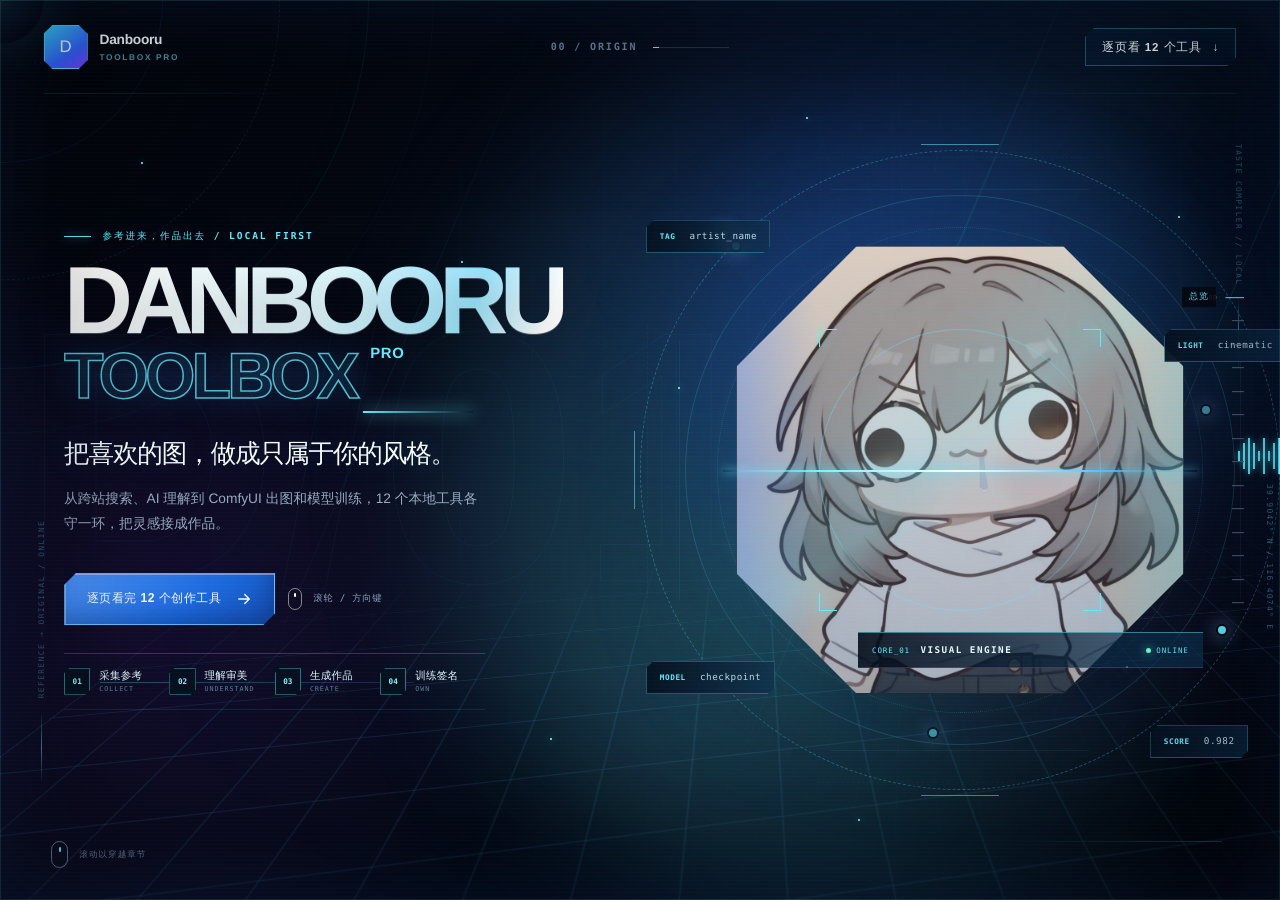
==== commit fde95b18: "Give every product tool its own story" ====
--- a/promo.html
+++ b/promo.html
@@ -10,12 +10,12 @@
     <meta name="theme-color" content="#07101f" />
     <link rel="icon" type="image/png" href="./assets/logo--q2vQ9s1.png" />
     <title>Danbooru Toolbox Pro｜标签与图片助手</title>
-    <script type="module"  src="./assets/promo-B1-NrC5o.js"></script>
+    <script type="module"  src="./assets/promo-Dv2k7ueG.js"></script>
     <link rel="modulepreload"  href="./assets/rolldown-runtime-aKtaBQYM.js">
     <link rel="modulepreload"  href="./assets/modulepreload-polyfill-Dezn_h7o.js">
     <link rel="modulepreload"  href="./assets/gsap-vendor-B0QPNdJ0.js">
     <link rel="modulepreload"  href="./assets/react-vendor-CILzqOOf.js">
-    <link rel="stylesheet"  href="./assets/promo-lmbaeYO6.css">
+    <link rel="stylesheet"  href="./assets/promo-DNrplu9D.css">
   </head>
   <body>
     <div id="promo-root"></div>
--- a/assets/promo-DNrplu9D.css
+++ b/assets/promo-DNrplu9D.css
@@ -0,0 +1 @@
+:root{--lightningcss-light: ;--lightningcss-dark:initial;color-scheme:dark;font-synthesis:none;text-rendering:geometricprecision;--promo-bg:#02040a;--promo-surface:#07111f;--promo-ink:#f7fbff;--promo-muted:#88a0ba;--promo-line:#74dcff33;--promo-accent:#3478ff;--promo-accent-bright:#61ecff;--promo-violet:#9d5cff;--promo-warm:#efc2a9;--promo-display:"Bahnschrift Condensed", "Arial Narrow", "Microsoft YaHei", sans-serif;--promo-body:"Segoe UI Variable Display", "Microsoft YaHei UI", "Microsoft YaHei", sans-serif;--promo-mono:"Cascadia Code", "SFMono-Regular", Consolas, monospace;--material-face:#060d17f0;--material-face-deep:#01050bfa;--material-edge:#daf4ff38;--material-edge-top:#effcff61;--material-contact:#00070fe0;--material-shadow:#0000008f;font-family:Segoe UI,Microsoft YaHei,system-ui,-apple-system,sans-serif}*{box-sizing:border-box}html,body,#promo-root{width:100%;min-width:100%;max-width:none}html{background:var(--promo-bg);scroll-behavior:smooth;min-width:320px;min-height:100%}html.promo-enhanced,html.promo-enhanced body{overscroll-behavior:none;height:100%;overflow:hidden}body{min-width:320px;min-height:100%;color:var(--promo-ink);font-family:var(--promo-body);background:#02040a;margin:0;overflow-x:hidden}#promo-root{background:#02040a;min-height:100%}button,a{color:inherit;font:inherit}button{border:0}a{text-decoration:none}button:focus-visible,a:focus-visible,[data-scene-heading]:focus-visible{outline:2px solid var(--promo-accent-bright);outline-offset:5px}[data-scene-heading]:focus{scroll-margin-top:7rem}.promo-root{--pointer-x:0;--pointer-y:0;--scene-a-rgb:97, 236, 255;--scene-b-rgb:52, 120, 255;isolation:isolate;background:radial-gradient(circle at calc(73% + var(--pointer-x) * 5%) calc(42% + var(--pointer-y) * 5%), #3175ff3d, transparent 30%), radial-gradient(circle at 12% 68%, #8335ff1f, transparent 31%), linear-gradient(122deg, #02040a 0%, #040914 43%, #020712 72%, #010207 100%);width:100%;min-width:100%;max-width:none;min-height:100svh;position:relative;overflow:clip}.promo-root[data-active-index="1"]{--scene-a-rgb:54, 223, 255;--scene-b-rgb:41, 101, 255}.promo-root[data-active-index="2"]{--scene-a-rgb:120, 226, 255;--scene-b-rgb:137, 76, 255}.promo-root[data-active-index="3"]{--scene-a-rgb:75, 231, 255;--scene-b-rgb:83, 83, 255}.promo-root[data-active-index="4"]{--scene-a-rgb:93, 255, 215;--scene-b-rgb:38, 143, 255}.promo-root[data-active-index="5"]{--scene-a-rgb:221, 252, 255;--scene-b-rgb:91, 104, 255}.promo-root:before{z-index:50;content:"";pointer-events:none;mix-blend-mode:screen;background:repeating-linear-gradient(#ffffff03 0 1px,#0000 1px 4px);position:fixed;inset:0}.promo-root:after{z-index:90;box-shadow:inset 0 0 90px rgba(var(--scene-b-rgb), .11), inset 0 0 190px #00000070;content:"";pointer-events:none;border:1px solid #61ecff21;position:fixed;inset:0}.ambient-tech{z-index:-1;pointer-events:none;width:100vw;min-width:100%;position:fixed;inset:0;overflow:hidden}.ambient-grid{z-index:1;opacity:.3;transform:translate3d(calc(var(--pointer-x) * -16px), calc(var(--pointer-y) * -12px), 0);background-image:linear-gradient(#46b9ff1c 1px,#0000 1px),linear-gradient(90deg,#46b9ff1c 1px,#0000 1px);background-position:50%;background-size:72px 72px;position:absolute;inset:0;-webkit-mask-image:radial-gradient(at 70% 44%,#000 0%,#000000a8 35%,#0000 79%);mask-image:radial-gradient(at 70% 44%,#000 0%,#000000a8 35%,#0000 79%)}.ambient-glow{z-index:2;aspect-ratio:1;background:conic-gradient(from 110deg, transparent, rgba(var(--scene-a-rgb), .23), rgba(var(--scene-b-rgb), .2), transparent);filter:blur(74px);pointer-events:none;width:min(68vw,1180px);transform:translate3d(calc(var(--pointer-x) * 30px), calc(var(--pointer-y) * 22px), 0);border-radius:50%;position:absolute;top:5%;right:-4%}.ambient-aurora,.ambient-depth,.ambient-lens{z-index:3;position:absolute;inset:0}.ambient-aurora i{opacity:.24;filter:blur(44px);mix-blend-mode:screen;will-change:transform;border-radius:50%;width:62vw;height:18vh;position:absolute}.ambient-aurora i:first-child{background:linear-gradient(90deg, transparent, rgba(var(--scene-a-rgb), .72), transparent);transform:rotate(-27deg) translate3d(calc(var(--pointer-x) * 24px), calc(var(--pointer-y) * 15px), 0);animation:9s ease-in-out infinite alternate auroraDriftA;top:4%;right:-13%}.ambient-aurora i:nth-child(2){background:linear-gradient(90deg, transparent, rgba(var(--scene-b-rgb), .58), transparent);width:74vw;transform:rotate(19deg) translate3d(calc(var(--pointer-x) * -18px), calc(var(--pointer-y) * 12px), 0);animation:12s ease-in-out -4s infinite alternate auroraDriftB;bottom:7%;right:8%}.ambient-aurora i:nth-child(3){background:linear-gradient(90deg, transparent, rgba(var(--scene-a-rgb), .4), transparent);width:48vw;height:11vh;animation:10s ease-in-out -2s infinite alternate auroraDriftC;top:43%;left:-26%;transform:rotate(-12deg)}.ambient-depth{opacity:.28;background:repeating-conic-gradient(from 202deg at 71% 51%, rgba(var(--scene-a-rgb), .24) 0 .08deg, transparent .12deg 6.8deg);transform:translate3d(calc(var(--pointer-x) * -10px), calc(var(--pointer-y) * -8px), 0);-webkit-mask-image:radial-gradient(circle at 71% 51%,#0000 0 9%,#000 21%,#0000 70%);mask-image:radial-gradient(circle at 71% 51%,#0000 0 9%,#000 21%,#0000 70%)}.ambient-lens{top:50%;left:71%;border:1px solid rgba(var(--scene-a-rgb), .14);width:min(82vmin,880px);height:min(82vmin,880px);box-shadow:0 0 90px rgba(var(--scene-b-rgb), .14), inset 0 0 70px rgba(var(--scene-a-rgb), .06);transform:translate3d(calc(-50% + var(--pointer-x) * 18px), calc(-50% + var(--pointer-y) * 14px), 0);border-radius:50%;inset:auto}.ambient-lens:before,.ambient-lens:after,.ambient-lens i{aspect-ratio:1;content:"";border-radius:50%;position:absolute;top:50%;left:50%;transform:translate(-50%,-50%)}.ambient-lens:before{border:1px dashed rgba(var(--scene-a-rgb), .2);width:76%}.ambient-lens:after{border:1px solid rgba(var(--scene-b-rgb), .22);width:44%}.ambient-lens i:first-child{border:1px solid rgba(var(--scene-a-rgb), .08);width:118%}.ambient-lens i:last-child{background:radial-gradient(circle, rgba(var(--scene-a-rgb), .18), transparent 70%);width:12%;box-shadow:0 0 58px rgba(var(--scene-a-rgb), .28)}@keyframes auroraDriftA{to{transform:rotate(-23deg) translate3d(calc(var(--pointer-x) * 24px + 5vw), calc(var(--pointer-y) * 15px + 2vh), 0)}}@keyframes auroraDriftB{to{transform:rotate(15deg) translate3d(calc(var(--pointer-x) * -18px - 4vw), calc(var(--pointer-y) * 12px - 3vh), 0)}}@keyframes auroraDriftC{to{transform:rotate(-7deg)translate(5vw,-2vh)}}.ambient-floor{z-index:3;opacity:.44;width:92%;height:82%;transform:perspective(700px) rotateX(63deg) rotateZ(-9deg) translate3d(calc(var(--pointer-x) * -18px), calc(var(--pointer-y) * 12px), 0);transform-origin:top;background-image:linear-gradient(#48c8ff47 1px,#0000 1px),linear-gradient(90deg,#48c8ff47 1px,#0000 1px);background-size:54px 54px;position:absolute;bottom:-43%;right:-14%;-webkit-mask-image:linear-gradient(#0000,#000 24%,#0000 82%);mask-image:linear-gradient(#0000,#000 24%,#0000 82%)}.ambient-beams,.ambient-stars,.ambient-scan{z-index:4;position:absolute;inset:0}.ambient-beams i{opacity:.28;background:linear-gradient(#0000 8%,#50e7ffa6 43%,#0000 77%);width:1px;height:150%;position:absolute;top:-25%;transform:rotate(23deg);box-shadow:0 0 30px #31b7ff8c}.ambient-beams i:first-child{left:28%}.ambient-beams i:nth-child(2){opacity:.5;width:2px;left:68%}.ambient-beams i:nth-child(3){opacity:.18;left:91%}.ambient-stars i{background:#b8f6ff;border-radius:50%;width:2px;height:2px;animation:3.4s ease-in-out infinite starPulse;position:absolute;box-shadow:0 0 9px #54eaff}.ambient-stars i:first-child{top:18%;left:11%}.ambient-stars i:nth-child(2){animation-delay:-.7s;top:29%;left:36%}.ambient-stars i:nth-child(3){animation-delay:-1.9s;top:13%;left:63%}.ambient-stars i:nth-child(4){animation-delay:-2.6s;top:67%;left:18%}.ambient-stars i:nth-child(5){animation-delay:-1.1s;top:82%;left:43%}.ambient-stars i:nth-child(6){animation-delay:-2.1s;top:51%;left:77%}.ambient-stars i:nth-child(7){animation-delay:-.3s;top:24%;left:92%}.ambient-stars i:nth-child(8){animation-delay:-3s;top:74%;left:88%}.ambient-stars i:nth-child(9){animation-delay:-1.6s;top:91%;left:67%}.ambient-stars i:nth-child(10){animation-delay:-2.4s;top:43%;left:53%}.ambient-scan{z-index:5;background:linear-gradient(90deg,#0000,#3dc5ff0f,#0000);width:38%;animation:8s ease-in-out infinite ambientSweep;transform:skew(-18deg)translate(-150%)}.ambient-hud{z-index:6;color:#82ddff59;letter-spacing:.2em;writing-mode:vertical-rl;align-items:center;gap:.8rem;font-family:ui-monospace,SFMono-Regular,Consolas,monospace;font-size:.48rem;display:flex;position:absolute;right:2.3rem}.ambient-hud i{background:linear-gradient(#0000,#61ecff8c,#0000);width:1px;height:72px}.ambient-hud--top{top:16%}.ambient-hud--bottom{bottom:13%;left:2.3rem;right:auto;transform:rotate(180deg)}@keyframes starPulse{50%{opacity:.2;transform:scale(.45)}}@keyframes ambientSweep{0%,18%{opacity:0;transform:skew(-18deg)translate(-150%)}38%,66%{opacity:1}84%,to{opacity:0;transform:skew(-18deg)translate(380%)}}.promo-header{z-index:70;pointer-events:none;grid-template-columns:1fr auto 1fr;align-items:center;width:100%;min-height:94px;padding:1.35rem clamp(1.5rem,3.4vw,4.6rem);display:grid;position:fixed;top:0;left:0}.promo-header:after{content:"";opacity:.5;background:linear-gradient(90deg,#61ecff47,#0000 22% 78%,#61ecff33);height:1px;position:absolute;bottom:0;left:clamp(1.5rem,3.4vw,4.6rem);right:clamp(1.5rem,3.4vw,4.6rem)}.promo-header>*{pointer-events:auto}.promo-brand{justify-self:start;align-items:center;gap:.75rem;display:inline-flex}.promo-brand-mark{clip-path:polygon(20% 0,80% 0,100% 20%,100% 80%,80% 100%,20% 100%,0 80%,0 20%);width:44px;height:44px;font-family:var(--promo-display);background:linear-gradient(145deg,#39d8ff,#3167ff 62%,#7f3cff);border:1px solid #61ecffbd;place-items:center;font-size:1.05rem;display:grid;box-shadow:0 0 0 4px #3478ff14,0 0 34px #34beff6b}.promo-brand>span:last-child{flex-direction:column;line-height:1;display:flex}.promo-brand strong{letter-spacing:-.02em;font-size:.86rem}.promo-brand small{color:#61ecffa8;letter-spacing:.2em;margin-top:.35rem;font-size:.52rem;font-weight:800}.promo-chapter{color:#9ac2dda8;letter-spacing:.18em;align-items:center;gap:1rem;font-family:ui-monospace,SFMono-Regular,Consolas,monospace;font-size:.63rem;font-weight:700;display:flex}.promo-chapter>i{background:#ffffff24;width:76px;height:1px;display:block;position:relative;overflow:hidden}.promo-chapter b{background:var(--promo-accent-bright);transition:width .5s cubic-bezier(.16,1,.3,1);position:absolute;inset:0 auto 0 0}.header-cta{clip-path:polygon(9px 0,100% 0,100% calc(100% - 9px),calc(100% - 9px) 100%,0 100%,0 9px);cursor:pointer;letter-spacing:.08em;background:#184f8e1a;border:1px solid #61ecff4d;justify-self:end;min-height:38px;padding:0 1rem;font-size:.72rem;font-weight:800;transition:color .2s,border-color .2s}.header-cta span{margin-left:.4rem;transition:transform .25s cubic-bezier(.16,1,.3,1);display:inline-block}.header-cta:hover{color:var(--promo-accent-bright);background:#2fb3ff1f;border-color:#61ecffcc}.header-cta:hover span{transform:translate(3px,-3px)}.promo-stage{min-height:100svh;position:relative}.promo-root[data-enhanced=true] .promo-stage{height:100svh;overflow:hidden}.promo-root[data-enhanced=true]{width:auto;min-width:0;max-width:none;height:auto;min-height:0;position:fixed;inset:0;overflow:hidden}.promo-section{transform-origin:68%;background:0 0;min-height:100svh;position:relative;overflow:hidden}.promo-section:after{z-index:0;content:"";opacity:.55;pointer-events:none;background:linear-gradient(90deg,#0000,#61ecff5c);width:clamp(190px,17vw,340px);height:1px;position:absolute;bottom:6.5vh;right:4.5vw}.promo-section[data-active=true]:before{animation:1.05s cubic-bezier(.16,1,.3,1) both sceneFieldBoot}.promo-section[data-active=true]:after{transform-origin:100%;animation:1.1s cubic-bezier(.16,1,.3,1) .18s both sceneRailBoot}@keyframes sceneFieldBoot{0%{opacity:0;transform:scale(.92)}to{opacity:1;transform:scale(1)}}@keyframes sceneRailBoot{0%{opacity:0;transform:scaleX(0)}to{opacity:.55;transform:scaleX(1)}}.promo-root[data-enhanced=true] .promo-section{opacity:0;visibility:hidden;position:absolute;inset:0}.promo-root[data-enhanced=true] .promo-section:not([data-active=true]) *{animation-play-state:paused!important}.promo-root[data-enhanced=true] .promo-section[data-active=true]{opacity:1;visibility:visible}.scene--organize,.scene--train{transform-origin:32%}.scene--final{transform-origin:50%}.scene-layout{--scene-pad-inline:clamp(4rem, 5vw, 7rem);--scene-pad-right:var(--scene-pad-inline);--scene-pad-top:clamp(7rem, 11vh, 9rem);--scene-pad-bottom:clamp(4.5rem, 8vh, 6.5rem);width:100%;max-width:none;min-height:100svh;padding:var(--scene-pad-top) var(--scene-pad-right) var(--scene-pad-bottom) var(--scene-pad-inline);align-items:center;gap:clamp(2rem,3.5vw,6rem);margin:0;display:grid;position:relative}.scene-layout>*{min-width:0}.scene-copy{z-index:4;max-width:620px;position:relative}.scene-kicker{color:var(--promo-accent-bright);letter-spacing:.2em;text-transform:uppercase;text-shadow:0 0 18px #61ecff61;margin:0 0 1.45rem;font-family:ui-monospace,SFMono-Regular,Consolas,monospace;font-size:clamp(.6rem,.72vw,.72rem);font-weight:800}.scene-kicker:before{background:var(--promo-accent-bright);content:"";vertical-align:middle;width:1.7rem;height:1px;margin-right:.7rem;display:inline-block;box-shadow:0 0 10px #61ecffcc}.scene-number{color:#7ea4dc12;font-family:var(--promo-display);pointer-events:none;font-size:clamp(8rem,13vw,13rem);line-height:1;position:absolute;top:-5.1rem;left:-.08em}.feature-title{font-family:var(--promo-display);letter-spacing:0;text-shadow:0 0 34px #2a93ff21;margin:0;font-size:clamp(3rem,5.2vw,6.1rem);font-weight:950;line-height:1.08}.feature-title-line{white-space:nowrap;display:block}.feature-lead{color:#a9b6c8;max-width:34rem;margin:clamp(1.4rem,3vh,2rem) 0 0;font-size:clamp(.9rem,1.15vw,1.12rem);line-height:1.85}.feature-facts{border-top:1px solid var(--promo-line);gap:clamp(2rem,5vw,4.5rem);margin-top:clamp(2rem,4vh,3.2rem);padding-top:1.4rem;display:flex}.feature-facts div{flex-direction:column;display:flex}.feature-facts strong{font-family:var(--promo-display);font-size:clamp(1.2rem,2vw,2rem)}.feature-facts span{color:var(--promo-muted);letter-spacing:.12em;margin-top:.4rem;font-size:.67rem}.promo-root[data-enhanced=true] .promo-reveal{opacity:0}.promo-root[data-enhanced=true] .promo-section[data-active=true] .promo-reveal{animation:.64s cubic-bezier(.16,1,.3,1) both promoReveal}.promo-root[data-enhanced=true] .promo-section[data-active=true] .promo-reveal:first-child{animation-delay:.18s}.promo-root[data-enhanced=true] .promo-section[data-active=true] .promo-reveal:nth-child(2){animation-delay:.24s}.promo-root[data-enhanced=true] .promo-section[data-active=true] .promo-reveal:nth-child(3){animation-delay:.3s}.promo-root[data-enhanced=true] .promo-section[data-active=true] .promo-reveal:nth-child(4){animation-delay:.36s}.promo-root[data-enhanced=true] .promo-section[data-active=true] .promo-reveal:nth-child(5){animation-delay:.42s}@keyframes promoReveal{0%{opacity:0;transform:translateY(20px)}to{opacity:1;transform:translateY(0)}}.hero-layout{grid-template-columns:minmax(0,1.05fr) minmax(360px,.95fr)}.hero-title{font-family:var(--promo-display);letter-spacing:-.085em;text-transform:uppercase;flex-direction:column;margin:0;font-size:clamp(4.2rem,7.7vw,9.2rem);font-weight:950;line-height:.78;display:flex}.hero-title>span:last-child{color:#0000;-webkit-text-stroke:1.2px #f3f6fbb8;letter-spacing:-.06em;margin-top:.22em;font-size:.68em}.hero-title em{color:var(--promo-accent-bright);vertical-align:top;-webkit-text-stroke:0;letter-spacing:.04em;font-size:.23em;font-style:normal;display:inline-block;transform:translateY(-.22em)}.hero-lead{font-family:var(--promo-display);letter-spacing:-.045em;margin:clamp(1.8rem,4vh,3.2rem) 0 0;font-size:clamp(1.25rem,2vw,2.05rem);font-weight:900}.hero-detail{max-width:39rem;color:var(--promo-muted);margin:1rem 0 0;font-size:clamp(.86rem,1.05vw,1.05rem);line-height:1.8}.hero-actions,.final-actions{align-items:center;gap:.8rem;margin-top:clamp(1.8rem,4vh,3rem);display:flex}.hero-control-note{color:var(--promo-muted);letter-spacing:.08em;align-items:center;gap:.7rem;font-family:ui-monospace,SFMono-Regular,Consolas,monospace;font-size:.58rem;display:inline-flex}.promo-button{cursor:pointer;letter-spacing:.04em;border:1px solid #0000;border-radius:999px;justify-content:center;align-items:center;gap:.85rem;min-height:52px;padding:0 1.35rem;font-size:.76rem;font-weight:850;transition:transform .28s cubic-bezier(.16,1,.3,1),background .2s,border-color .2s;display:inline-flex}.promo-button svg{fill:none;stroke:currentColor;stroke-linecap:round;stroke-linejoin:round;stroke-width:1.8px;width:18px;transition:transform .25s cubic-bezier(.16,1,.3,1)}.promo-button:hover{transform:translateY(-3px)}.promo-button:hover svg{transform:translate(4px)}.promo-button--primary{background:var(--promo-accent);box-shadow:0 14px 40px #3576eb3d}.promo-button--primary:hover{background:#609bff}.promo-button--ghost{background:#ffffff06;border-color:#ffffff2b}.promo-button--ghost:hover{border-color:#8bb8ff8c}.button-wheel{border:1px solid #ffffff80;border-radius:10px;width:14px;height:22px;display:block;position:relative}.button-wheel:after{content:"";background:#fff;border-radius:2px;width:2px;height:4px;animation:1.7s ease-in-out infinite wheelDot;position:absolute;top:4px;left:5px}@keyframes wheelDot{0%{opacity:0;transform:translateY(0)}25%{opacity:1}75%{opacity:1}to{opacity:0;transform:translateY(7px)}}.hero-proof{color:#718097;letter-spacing:.09em;text-transform:uppercase;align-items:center;gap:.65rem;margin-top:clamp(1.8rem,4vh,3.5rem);font-family:ui-monospace,SFMono-Regular,Consolas,monospace;font-size:.58rem;display:flex}.hero-proof i{background:var(--promo-accent);border-radius:50%;width:3px;height:3px}.hero-visual{aspect-ratio:1;width:min(42vw,650px);transform:translate3d(calc(var(--pointer-x) * 22px), calc(var(--pointer-y) * 15px), 0);justify-self:center;transition:transform .2s ease-out;position:relative}.hero-mascot-halo{filter:blur(58px);background:#679dff40;border-radius:50%;position:absolute;inset:12%}.hero-mascot-frame{background:#dbc6b8;border:1px solid #ffffff38;border-radius:50%;position:absolute;inset:13%;overflow:hidden;box-shadow:0 35px 90px #0000006b,inset 0 0 0 11px #ffffff09}.hero-mascot-frame:after{content:"";background:linear-gradient(140deg,#0000 35%,#5893ff2e);position:absolute;inset:0}.hero-mascot-frame img{object-fit:cover;width:100%;height:100%;transform:scale(1.03)}.hero-orbit{border:1px solid #8db4ee38;border-radius:50%;position:absolute}.hero-orbit:before,.hero-orbit:after{border:2px solid var(--promo-bg);background:var(--promo-accent-bright);content:"";border-radius:50%;width:8px;height:8px;position:absolute;box-shadow:0 0 18px #8bb8ffcc}.hero-orbit--outer{animation:24s linear infinite orbitSpin;inset:1%}.hero-orbit--outer:before{top:14%;left:14%}.hero-orbit--outer:after{bottom:24%;right:8%}.hero-orbit--inner{opacity:.55;border-style:dashed;animation:18s linear infinite reverse orbitSpin;inset:8%}.hero-orbit--inner:before{top:38%;right:4%}.hero-orbit--inner:after{bottom:1%;left:44%}@keyframes orbitSpin{to{transform:rotate(360deg)}}.orbit-label{color:#b7c5d8;letter-spacing:.06em;-webkit-backdrop-filter:blur(12px);backdrop-filter:blur(12px);background:#071120b8;border:1px solid #96b9eb33;border-radius:999px;padding:.55rem .75rem;font-family:ui-monospace,SFMono-Regular,Consolas,monospace;font-size:.58rem;animation:4s ease-in-out infinite labelFloat;position:absolute;box-shadow:0 12px 36px #00000038}.orbit-label--two{animation-delay:-1.2s;top:28%;right:-4%}.orbit-label--three{animation-delay:-2.1s;bottom:16%;left:-3%}.orbit-label--four{animation-delay:-3s;bottom:5%;right:3%}@keyframes labelFloat{0%,to{transform:translateY(0)}50%{transform:translateY(-8px)}}.hero-scanline{background:linear-gradient(90deg,#0000,#7baeffb3,#0000);width:88%;height:1px;animation:4.6s ease-in-out infinite scanLine;position:absolute;top:50%;left:6%;overflow:visible;box-shadow:0 0 15px #5493ff8c}@keyframes scanLine{0%,to{opacity:0;transform:translateY(-150px)}18%,82%{opacity:.75}50%{transform:translateY(150px)}}.hero-coordinate{color:#c2d2e873;letter-spacing:.16em;writing-mode:vertical-rl;font-family:ui-monospace,SFMono-Regular,Consolas,monospace;font-size:.5rem;position:absolute;bottom:28%;right:2%}.hero-layout{isolation:isolate;grid-template-columns:minmax(0,.9fr) minmax(0,1.1fr)}.hero-layout:before{z-index:-1;color:#0000;content:"D/01";font-family:var(--promo-display);opacity:.12;pointer-events:none;-webkit-text-stroke:1px #54c1ff6b;font-size:clamp(15rem,28vw,36rem);font-weight:950;line-height:.7;position:absolute;top:50%;left:1.6vw;transform:translateY(-47%)}.hero-copy{max-width:830px}.hero-title{z-index:3;filter:drop-shadow(0 0 24px #4285ff21);font-size:clamp(4.8rem,7.45vw,9.5rem);line-height:.75;position:relative}.hero-title>span:first-child{box-sizing:content-box;color:#0000;text-shadow:0 0 42px #5ce2ff29;background:linear-gradient(110deg,#fff 8%,#d7f8ff 51%,#7adfff 79%,#fff 94%);-webkit-background-clip:text;background-clip:text;align-self:flex-start;width:max-content;max-width:none;padding-inline-end:.14em;overflow:visible}.hero-title>span:last-child{color:#61ecff0f;-webkit-text-stroke:1.5px #61ecffc7;text-shadow:0 0 34px #35a0ff45;position:relative}.hero-title>span:last-child:after{background:linear-gradient(90deg, var(--promo-accent-bright), transparent);width:26%;height:.035em;box-shadow:0 0 15px var(--promo-accent-bright);content:"";position:absolute;bottom:-.2em;right:3%}.hero-lead{color:#f4fbff;text-shadow:0 0 28px #4cbbff2e}.hero-detail{color:#98abc0}.promo-button{clip-path:polygon(12px 0,100% 0,100% calc(100% - 12px),calc(100% - 12px) 100%,0 100%,0 12px);border-radius:0}.promo-button--primary{background:linear-gradient(110deg,#2e6aff,#18bddd 72%,#64efff);border-color:#79f1ff85;position:relative;box-shadow:0 0 0 1px #359dff1f,0 0 34px #30a6ff52,inset 0 0 20px #ffffff1a}.promo-button--primary:hover{background:linear-gradient(110deg,#417cff,#34d7ef 72%,#9bf7ff);box-shadow:0 0 44px #30c4ff73}.hero-proof{color:#7090a8;background:linear-gradient(90deg,#1f8fce17,#0000);border-left:1px solid #61ecff6b;width:fit-content;padding:.72rem .95rem}.hero-visual{width:min(49vw,920px,90svh);transform:translate3d(calc(var(--pointer-x) * 32px), calc(var(--pointer-y) * 22px), 0);justify-self:end;margin-inline-end:calc(-1 * var(--scene-pad-right))}.hero-reactor-shell{opacity:.82;background:linear-gradient(var(--promo-accent-bright), var(--promo-accent-bright)) 50% 0 / 12% 1px no-repeat, linear-gradient(var(--promo-accent-bright), var(--promo-accent-bright)) 50% 100% / 12% 1px no-repeat, linear-gradient(var(--promo-accent-bright), var(--promo-accent-bright)) 0 50% / 1px 12% no-repeat, linear-gradient(var(--promo-accent-bright), var(--promo-accent-bright)) 100% 50% / 1px 12% no-repeat;filter:drop-shadow(0 0 12px #61ecff57);position:absolute;inset:-1%}.hero-reactor-shell:before,.hero-reactor-shell:after{clip-path:polygon(27% 0,73% 0,100% 27%,100% 73%,73% 100%,27% 100%,0 73%,0 27%);content:"";border:1px solid #64daff2e;position:absolute;inset:7%}.hero-reactor-shell:after{opacity:.48;border-style:dashed;animation:3.8s ease-in-out infinite reactorBreathe;inset:2%}.hero-mascot-halo{filter:blur(70px);background:linear-gradient(135deg,#2f6cff7a,#50ebff47,#9e42ff4d);border-radius:34%;inset:10%}.hero-mascot-frame{clip-path:polygon(27% 0,73% 0,100% 27%,100% 73%,73% 100%,27% 100%,0 73%,0 27%);background:#0b1421;border:1px solid #77eeffc2;border-radius:0;inset:15%;box-shadow:0 0 0 9px #226eb714,0 0 76px #2aa2ff66,inset 0 0 70px #237cff29}.hero-mascot-frame:before{z-index:2;content:"";pointer-events:none;background:linear-gradient(90deg,#3478ff52,#0000 18% 82%,#61ecff3d),linear-gradient(#0308120a,#0d2b4e4d);position:absolute;inset:0}.hero-mascot-frame:after{z-index:3;background:linear-gradient(140deg,#0000 29%,#76f1ff2e 48%,#0000 54%)}.hero-mascot-frame img{filter:saturate(.72)contrast(1.13)brightness(.93)hue-rotate(3deg);transform:scale(1.08)}.hero-image-grid{z-index:4;opacity:.26;pointer-events:none;background-image:linear-gradient(#49d6ff2e 1px,#0000 1px),linear-gradient(90deg,#49d6ff2e 1px,#0000 1px);background-size:32px 32px;position:absolute;inset:0;-webkit-mask-image:linear-gradient(#0000,#000 40%,#0000 90%);mask-image:linear-gradient(#0000,#000 40%,#0000 90%)}.hero-orbit{filter:drop-shadow(0 0 9px #3bb5ff38);border-color:#60daff52;border-radius:50%}.hero-orbit--outer{border-style:dashed;border-width:1px;inset:0}.hero-orbit--inner{border-style:solid;inset:7%;box-shadow:inset 0 0 40px #267aff14}.hero-orbit--micro{opacity:.62;border-style:dotted;animation:12s linear infinite orbitSpin;inset:12%}.hero-reticle{z-index:7;border:1px solid #61ecff5c;border-radius:50%;position:absolute;inset:28%}.hero-reticle i{border-color:var(--promo-accent-bright);width:18px;height:18px;filter:drop-shadow(0 0 6px var(--promo-accent-bright));border-style:solid;position:absolute}.hero-reticle i:first-child{border-width:1px 0 0 1px;top:-1px;left:-1px}.hero-reticle i:nth-child(2){border-width:1px 1px 0 0;top:-1px;right:-1px}.hero-reticle i:nth-child(3){border-width:0 1px 1px 0;bottom:-1px;right:-1px}.hero-reticle i:nth-child(4){border-width:0 0 1px 1px;bottom:-1px;left:-1px}.orbit-label{z-index:8;color:#bdd7e6;clip-path:polygon(7px 0,100% 0,100% calc(100% - 7px),calc(100% - 7px) 100%,0 100%,0 7px);background:linear-gradient(100deg,#05111ff0,#0e304e99);border-color:#5ce1ff52;border-radius:0;padding:.62rem .78rem;box-shadow:0 0 24px #28a4ff21}.orbit-label b{color:var(--promo-accent-bright);margin-right:.5rem;font-size:.48rem}.orbit-label--one{top:11%;left:1%}.orbit-label--two{top:28%;right:-1%}.orbit-label--three{bottom:15%;left:1%}.orbit-label--four{bottom:5%;right:5%}.hero-scanline{z-index:9;background:linear-gradient(90deg,#0000,#78f1ff 20%,#fff 50%,#58bfff 80%,#0000);width:74%;height:2px;left:13%;box-shadow:0 0 8px #61ecff,0 0 28px #3494ffbf}.hero-core-status{z-index:8;background:linear-gradient(90deg,#040d1be6,#0d395c94);border-top:1px solid #61ecff7a;border-bottom:1px solid #61ecff2e;grid-template-columns:auto 1fr auto;align-items:center;gap:.65rem;width:54%;padding:.72rem .9rem;font-family:ui-monospace,SFMono-Regular,Consolas,monospace;display:grid;position:absolute;bottom:19%;right:12%}.hero-core-status span,.hero-core-status i{color:var(--promo-accent-bright);letter-spacing:.12em;font-size:.47rem;font-style:normal}.hero-core-status strong{color:#e3f8ff;letter-spacing:.16em;font-size:.58rem}.hero-core-status i:before{content:"";background:#61ffd1;border-radius:50%;width:5px;height:5px;margin-right:.35rem;display:inline-block;box-shadow:0 0 10px #61ffd1}.hero-waveform{z-index:8;align-items:center;gap:3px;height:36px;display:flex;position:absolute;top:45%;right:0}.hero-waveform i{background:var(--promo-accent-bright);width:2px;height:30%;animation:1.4s ease-in-out infinite alternate waveSignal;box-shadow:0 0 6px #61ecffcc}.hero-waveform i:nth-child(2n){height:72%;animation-delay:-.4s}.hero-waveform i:nth-child(3n){height:100%;animation-delay:-.8s}.hero-coordinate{color:#69d9ff7a;bottom:25%;right:1%}@keyframes waveSignal{to{opacity:.35;height:12%}}@keyframes reactorBreathe{50%{opacity:.22;transform:scale(.985)}}.feature-layout{grid-template-columns:minmax(300px,.78fr) minmax(480px,1.22fr)}.feature-layout--reverse{grid-template-columns:minmax(480px,1.18fr) minmax(300px,.82fr)}.search-console{clip-path:polygon(28px 0,100% 0,100% calc(100% - 28px),calc(100% - 28px) 100%,0 100%,0 28px);width:100%;max-width:940px;transform:perspective(1300px) rotateY(-7deg) rotateX(2deg) translate3d(calc(var(--pointer-x) * -12px), calc(var(--pointer-y) * -8px), 0);background:linear-gradient(150deg,#0a1f35f5,#030913fa);border:1px solid #61ecff4d;border-radius:0;padding:clamp(1.1rem,2vw,1.8rem);position:relative;overflow:hidden;box-shadow:0 0 0 1px #3281ff14,0 0 80px #1e80ff33,0 45px 110px #0000007a}.search-console:before{content:"";pointer-events:none;background:linear-gradient(125deg,#3ad2ff21,#0000 28%),repeating-linear-gradient(90deg,#0000 0 47px,#46c8ff06 48px);position:absolute;inset:0}.console-topline,.console-footer,.source-row{align-items:center;display:flex;position:relative}.console-topline{color:#8595aa;letter-spacing:.15em;justify-content:space-between;margin-bottom:1.2rem;font-family:ui-monospace,SFMono-Regular,Consolas,monospace;font-size:.56rem;font-weight:800}.console-status{color:#96c6ff}.console-status i{background:#79b1ff;border-radius:50%;width:6px;height:6px;margin-right:.42rem;animation:1.6s ease-in-out infinite statusPulse;display:inline-block;box-shadow:0 0 12px #79b1ff}@keyframes statusPulse{50%{opacity:.35}}.search-field{background:#1c71a00f;border:1px solid #61ecff38;border-radius:0;align-items:center;gap:.8rem;min-height:58px;padding:0 1rem;display:flex;position:relative;box-shadow:inset 0 0 26px #2981ff0f}.search-symbol{color:var(--promo-accent-bright);font-size:1.55rem;line-height:1}.search-query{color:#edf3fc;flex:1;font-family:ui-monospace,SFMono-Regular,Consolas,monospace;font-size:clamp(.72rem,1.1vw,.95rem)}.search-shortcut{color:#708097;border:1px solid #ffffff21;border-radius:.42rem;padding:.3rem .46rem;font-size:.58rem}.source-row{color:#66768c;letter-spacing:.09em;white-space:nowrap;gap:clamp(.65rem,1.5vw,1.35rem);margin:1rem 0;font-size:.52rem;font-weight:850;overflow:hidden}.source-row .is-active{color:var(--promo-accent-bright)}.result-grid{grid-template-rows:repeat(2,minmax(130px,18vh));grid-template-columns:1.35fr .9fr .9fr;gap:.75rem;display:grid}.result-tile{background-color:#15243a;border:1px solid #63dbff2b;border-radius:.15rem;min-height:0;position:relative;overflow:hidden}.result-tile:before,.result-tile:after{content:"";border-radius:50%;position:absolute}.result-tile:before{aspect-ratio:1;filter:blur(2px);background:#ffffff2e;width:55%;top:15%;left:20%}.result-tile:after{aspect-ratio:1;border:1px solid #ffffff40;width:80%;bottom:-30%;right:-16%}.result-tile span{z-index:3;color:#ffffffbf;letter-spacing:.1em;font-family:ui-monospace,SFMono-Regular,Consolas,monospace;font-size:.48rem;position:absolute;bottom:.7rem;right:.8rem}.result-tile--portrait{background:#d6bfae;grid-row:1/3}.result-tile--portrait:before,.result-tile--portrait:after{display:none}.result-tile--portrait img{object-fit:cover;filter:saturate(.82)contrast(1.04);width:100%;height:100%;transition:transform .8s cubic-bezier(.16,1,.3,1)}.search-console:hover .result-tile--portrait img{transform:scale(1.035)}.result-tile--violet{background:linear-gradient(145deg,#374f82,#76678e)}.result-tile--blue{background:linear-gradient(145deg,#1e5b83,#6bb3c4)}.result-tile--peach{background:linear-gradient(145deg,#805e64,#e6ae8c)}.console-footer{color:#607088;letter-spacing:.12em;justify-content:space-between;gap:1rem;margin-top:1rem;font-family:ui-monospace,SFMono-Regular,Consolas,monospace;font-size:.48rem}.console-footer div{flex:1;gap:4px;display:flex}.console-footer i{background:#ffffff14;flex:1;height:2px;overflow:hidden}.console-footer i:after{background:var(--promo-accent);content:"";transform-origin:0;width:100%;height:100%;animation:2.4s ease-in-out infinite alternate indexBar;display:block}.console-footer i:nth-child(2):after{animation-delay:-.4s}.console-footer i:nth-child(3):after{animation-delay:-1.2s}.console-footer i:nth-child(4):after{animation-delay:-.8s}.console-footer i:nth-child(5):after{animation-delay:-1.7s}@keyframes indexBar{0%{transform:scaleX(.12)}to{transform:scaleX(.95)}}.asset-intelligence{aspect-ratio:1.05;width:min(48vw,820px);transform:translate3d(calc(var(--pointer-x) * 12px), calc(var(--pointer-y) * 10px), 0);justify-self:center;position:relative}.asset-photo{clip-path:polygon(30px 0,100% 0,100% calc(100% - 30px),calc(100% - 30px) 100%,0 100%,0 30px);background:#dac4b4;border:1px solid #61ecff61;border-radius:0;position:absolute;inset:5% 22% 5% 10%;overflow:hidden;box-shadow:0 0 58px #2299ff2e,0 38px 90px #0000007a}.asset-photo:after{content:"";background:linear-gradient(90deg,#0000 49.8%,#ffffff2e 50%,#0000 50.2%),linear-gradient(#0000 49.8%,#ffffff2e 50%,#0000 50.2%),linear-gradient(#0000 62%,#0309128c);position:absolute;inset:0}.asset-photo img{object-fit:cover;width:100%;height:100%}.asset-focus{z-index:2;border:1px solid #7eb8ffcc;width:54px;height:54px;position:absolute}.asset-focus:before,.asset-focus:after{content:"";background:#7eb8ffcc;position:absolute}.asset-focus:before{width:70px;height:1px;top:50%;left:-8px}.asset-focus:after{width:1px;height:70px;top:-8px;left:50%}.asset-focus--one{top:30%;left:31%}.asset-focus--two{width:34px;height:34px;bottom:22%;right:18%}.asset-data{z-index:4;clip-path:polygon(8px 0,100% 0,100% calc(100% - 8px),calc(100% - 8px) 100%,0 100%,0 8px);-webkit-backdrop-filter:blur(16px);backdrop-filter:blur(16px);background:linear-gradient(110deg,#040e1bf0,#0b3148c7);border:1px solid #61ecff47;border-radius:0;grid-template-columns:1fr auto;gap:.25rem 2rem;width:min(260px,42%);padding:1rem 1.15rem;display:grid;position:absolute;box-shadow:0 0 34px #1d91ff21,0 18px 50px #00000057}.asset-data small{color:var(--promo-accent-bright);letter-spacing:.16em;grid-column:1/3;font-family:ui-monospace,SFMono-Regular,Consolas,monospace;font-size:.48rem;font-weight:800}.asset-data strong{text-overflow:ellipsis;font-size:.78rem;overflow:hidden}.asset-data span{color:#9baabd;font-family:ui-monospace,SFMono-Regular,Consolas,monospace;font-size:.65rem}.asset-index{color:#596a82;letter-spacing:.18em;font-family:ui-monospace,SFMono-Regular,Consolas,monospace;font-size:.52rem;position:absolute;bottom:2%;left:11%}.asset-crosshair{width:1px;height:1px;box-shadow:0 0 0 1px var(--promo-accent-bright);position:absolute}.asset-crosshair:before,.asset-crosshair:after{content:"";background:#7baeff66;position:absolute}.asset-crosshair:before{width:140px;height:1px;top:0;left:-70px}.asset-crosshair:after{width:1px;height:140px;top:-70px;left:0}.asset-crosshair--one{top:18%;left:4%}.asset-crosshair--two{bottom:21%;right:13%}.feature-tags{flex-wrap:wrap;gap:.55rem;margin-top:2rem;display:flex}.feature-tags span{clip-path:polygon(6px 0,100% 0,100% calc(100% - 6px),calc(100% - 6px) 100%,0 100%,0 6px);color:#8fa1b8;letter-spacing:.06em;background:#238bc10d;border:1px solid #97b8e62b;border-radius:0;padding:.6rem .85rem;font-size:.64rem}.creation-pipeline{width:min(57vw,1040px);min-height:430px;transform:translate3d(calc(var(--pointer-x) * -9px), calc(var(--pointer-y) * 8px), 0);grid-template-columns:repeat(3,1fr);justify-self:end;align-items:center;gap:clamp(1rem,2vw,2rem);display:grid;position:relative}.pipeline-beam{z-index:0;background:#61ecff3d;height:1px;position:absolute;top:50%;left:7%;right:7%;overflow:hidden;box-shadow:0 0 18px #33bbff40}.pipeline-beam span{background:linear-gradient(90deg,#0000,#72a9ff,#0000);width:30%;height:100%;animation:2.8s ease-in-out infinite beamTravel;display:block}@keyframes beamTravel{0%{transform:translate(-100%)}to{transform:translate(430%)}}.pipeline-node{z-index:2;clip-path:polygon(18px 0,100% 0,100% calc(100% - 18px),calc(100% - 18px) 100%,0 100%,0 18px);background:linear-gradient(155deg,#0a233af7,#030a14fa);border:1px solid #61ecff40;border-radius:0;min-height:280px;padding:clamp(1.2rem,2vw,1.8rem);position:relative;box-shadow:0 0 38px #2180ff1a,0 30px 74px #0000006b}.pipeline-node--prompt{transform:translateY(-34px)}.pipeline-node--output{transform:translateY(22px)}.node-index{color:#8bb8ff52;font-family:var(--promo-display);margin-bottom:clamp(3.2rem,8vh,5.4rem);font-size:2.2rem;line-height:1}.pipeline-node small{color:var(--promo-accent-bright);letter-spacing:.17em;font-family:ui-monospace,SFMono-Regular,Consolas,monospace;font-size:.49rem;font-weight:800;display:block}.pipeline-node strong{margin-top:.45rem;font-size:clamp(.9rem,1.2vw,1.16rem);display:block}.tag-stream{flex-wrap:wrap;gap:.34rem;margin-top:1rem;display:flex}.tag-stream span{color:#9ebff3;background:#4d8dff21;border-radius:.35rem;padding:.35rem .48rem;font-family:ui-monospace,SFMono-Regular,Consolas,monospace;font-size:.47rem}.prompt-lines{flex-direction:column;gap:.45rem;margin-top:1rem;display:flex}.prompt-lines i{background:#ffffff1c;border-radius:4px;height:4px}.prompt-lines i:nth-child(2){width:74%}.prompt-lines i:nth-child(3){background:#5694ff73;width:48%}.output-preview{background:#dbc4b3;border-radius:.6rem;height:74px;margin-top:1rem;overflow:hidden}.output-preview img{object-fit:cover;object-position:50% 28%;width:100%;height:100%}.pipeline-pulse{z-index:3;background:var(--promo-accent-bright);border-radius:50%;width:8px;height:8px;animation:1.7s ease-in-out infinite nodePulse;position:absolute;top:calc(50% - 4px);box-shadow:0 0 20px #79adffe6}.pipeline-pulse--one{left:32.4%}.pipeline-pulse--two{animation-delay:-.8s;right:32.4%}@keyframes nodePulse{50%{opacity:.4;transform:scale(1.8)}}.pipeline-caption{color:#52647d;letter-spacing:.18em;font-family:ui-monospace,SFMono-Regular,Consolas,monospace;font-size:.5rem;position:absolute;bottom:0;right:0}.training-layout{grid-template-columns:minmax(310px,.7fr) minmax(540px,1.3fr)}.training-metrics{border-top:1px solid var(--promo-line);gap:clamp(1.5rem,4vw,3rem);margin-top:2.2rem;padding-top:1.4rem;display:flex}.training-metrics div{grid-template-columns:auto auto;gap:.25rem .7rem;display:grid}.training-metrics span{color:#708096;letter-spacing:.17em;grid-column:1/3;font-family:ui-monospace,SFMono-Regular,Consolas,monospace;font-size:.5rem;font-weight:800}.training-metrics strong{font-family:var(--promo-display);font-size:1.35rem}.training-metrics i{color:#76b0ff;align-self:end;padding-bottom:.2rem;font-family:ui-monospace,SFMono-Regular,Consolas,monospace;font-size:.5rem;font-style:normal}.training-stage{aspect-ratio:1.42;width:min(58vw,1040px);transform:perspective(1300px) rotateY(-6deg) rotateX(1deg) translate3d(calc(var(--pointer-x) * -10px), calc(var(--pointer-y) * 7px), 0);justify-self:end;position:relative}.training-window{clip-path:polygon(26px 0,100% 0,100% calc(100% - 26px),calc(100% - 26px) 100%,0 100%,0 26px);background:#eef3f8;border:1px solid #61ecff57;border-radius:0;position:absolute;inset:4% 0 11% 3%;overflow:hidden;box-shadow:0 0 62px #2088ff2e,0 42px 100px #0000007a}.window-bar{z-index:3;background:#081220f0;align-items:center;gap:.35rem;width:100%;height:38px;padding:0 .8rem;display:flex;position:absolute;top:0;left:0}.window-bar i{background:#40506a;border-radius:50%;width:7px;height:7px}.window-bar i:first-child{background:#ff9f8c}.window-bar i:nth-child(2){background:#eac47b}.window-bar i:nth-child(3){background:#78bfa1}.window-bar span{color:#728198;letter-spacing:.14em;margin-left:auto;font-family:ui-monospace,SFMono-Regular,Consolas,monospace;font-size:.47rem}.training-window img{object-fit:cover;object-position:50% 17%;width:100%;height:100%;transform:scale(1.06)}.metric-overlay{z-index:4;clip-path:polygon(12px 0,100% 0,100% calc(100% - 12px),calc(100% - 12px) 100%,0 100%,0 12px);-webkit-backdrop-filter:blur(14px);backdrop-filter:blur(14px);background:linear-gradient(130deg,#030d1af5,#082a41e8);border:1px solid #61ecff52;border-radius:0;width:min(52%,430px);padding:1rem 1.2rem .8rem;position:absolute;bottom:2%;right:-2%;box-shadow:0 0 38px #22a7ff29,0 24px 60px #0000007a}.metric-head,.metric-axis{color:#73839a;letter-spacing:.13em;justify-content:space-between;font-family:ui-monospace,SFMono-Regular,Consolas,monospace;font-size:.45rem;display:flex}.metric-head strong{color:#7fb5ff}.metric-overlay svg{width:100%;height:105px;margin-top:.5rem;display:block;overflow:visible}.chart-grid{fill:none;stroke:#ffffff12;stroke-width:1px}.chart-line{fill:none;stroke:#6ca7ff;stroke-linecap:round;stroke-width:2px;stroke-dasharray:700;stroke-dashoffset:700px;filter:drop-shadow(0 0 5px #5e9eff80)}.promo-section[data-active=true] .chart-line{animation:1.65s cubic-bezier(.16,1,.3,1) .35s forwards drawChart}@keyframes drawChart{to{stroke-dashoffset:0}}.training-chip{z-index:5;color:var(--promo-accent-bright);clip-path:polygon(7px 0,100% 0,100% calc(100% - 7px),calc(100% - 7px) 100%,0 100%,0 7px);letter-spacing:.12em;background:#07182c;border:1px solid #90b9f140;border-radius:0;padding:.65rem .9rem;font-family:ui-monospace,SFMono-Regular,Consolas,monospace;font-size:.5rem;position:absolute;top:0;right:8%}.final-scene{text-align:center;flex-direction:column;justify-content:center;align-items:center;min-height:100svh;padding:7.5rem 2rem 6rem;display:flex;position:relative}.final-scene:before{content:"";background:radial-gradient(circle at 50% 48%,#4a87f129,#0000 35%);position:absolute;inset:0}.final-aperture{aspect-ratio:1;opacity:.27;width:min(60vw,760px);position:absolute;top:50%;left:50%;transform:translate(-50%,-50%)}.final-aperture img{object-fit:cover;filter:grayscale(.4)contrast(1.1);border-radius:50%;width:38%;height:38%;position:absolute;inset:31%;-webkit-mask-image:radial-gradient(circle,#000 40%,#0000 72%);mask-image:radial-gradient(circle,#000 40%,#0000 72%)}.aperture-ring{border:1px solid #88b4f34d;border-radius:50%;position:absolute}.aperture-ring:before,.aperture-ring:after{content:"";background:#7fb1f947;position:absolute;top:50%;left:50%;transform:translate(-50%,-50%)}.aperture-ring:before{width:140%;height:1px}.aperture-ring:after{width:1px;height:140%}.aperture-ring--one{animation:32s linear infinite orbitSpin;inset:2%}.aperture-ring--two{border-style:dashed;animation:22s linear infinite reverse orbitSpin;inset:14%}.aperture-ring--three{animation:4s ease-in-out infinite aperturePulse;inset:27%}@keyframes aperturePulse{50%{opacity:.35;transform:scale(.96)}}.final-scene>:not(.final-aperture){z-index:2;position:relative}.final-title{font-family:var(--promo-display);letter-spacing:0;margin:0;font-size:clamp(3.8rem,7.6vw,9rem);font-weight:950;line-height:1.08}.final-title-line{white-space:nowrap;display:block}.final-title-outline{color:#0000;-webkit-text-stroke:1px #e8f0fbb3}.final-lead{max-width:36rem;color:var(--promo-muted);margin:1.8rem 0 0;font-size:clamp(.85rem,1.1vw,1.05rem)}.promo-button--large{min-height:58px;padding:0 1.8rem}.promo-button--text{color:#9aabc0;background:0 0}.promo-button--text:hover{color:#fff}.final-footer{color:#53647b;letter-spacing:.13em;justify-content:space-between;font-family:ui-monospace,SFMono-Regular,Consolas,monospace;font-size:.5rem;display:flex;bottom:1.8rem;left:clamp(1.4rem,4vw,4.8rem);right:clamp(1.4rem,4vw,4.8rem);position:absolute!important}.scene--discover:before,.scene--organize:before,.scene--create:before,.scene--train:before,.scene--final:before{z-index:0;content:"";pointer-events:none;position:absolute;inset:0}.scene--discover:before{background:radial-gradient(circle at 74% 52%,#20acff2e,#0000 31%),conic-gradient(from 205deg at 74% 52%,#0000,#3870ff1a,#0000 20%)}.scene--organize:before{background:linear-gradient(112deg,#5c31ff14,#0000 35%),radial-gradient(at 28% 52%,#48d5ff29,#0000 34%)}.scene--create:before{background:radial-gradient(circle at 66% 52%,#4761ff30,#0000 29%),linear-gradient(118deg,#0000 44%,#2ccaff14 44.2%,#0000 44.5%)}.scene--train:before{background:radial-gradient(at 72% 48%,#25c1d226,#0000 38%),linear-gradient(155deg,#0000 58%,#4bffd60d)}.scene--final:before{background:radial-gradient(circle at 73% 50%, #49c3ff38, transparent 27%), conic-gradient(from 0deg at 73% 50%, transparent 0 8%, #4f77ff14 8.2%, transparent 8.6% 24%, #61ecff14 24.2%, transparent 24.6%)}.discover-array{isolation:isolate;perspective:1400px;width:min(62vw,1120px);min-height:min(70vh,700px);transform:translate3d(calc(var(--pointer-x) * -12px), calc(var(--pointer-y) * -8px), 0);justify-self:end;place-items:center;display:grid;position:relative}.discover-warp{z-index:0;transform-style:preserve-3d;position:absolute;inset:-8%}.discover-ring{border:1px solid #61ecff47;border-radius:50%;position:absolute;top:50%;left:50%;box-shadow:inset 0 0 40px #3091ff0d}.discover-ring:before,.discover-ring:after{content:"";background:#61ecff;border-radius:50%;width:8px;height:8px;position:absolute;box-shadow:0 0 18px #61ecff}.discover-ring:before{top:14%;left:7%}.discover-ring:after{bottom:28%;right:5%}.discover-ring--a{aspect-ratio:1;border-style:dashed;width:92%;transform:translate(-50%,-50%)rotateX(67deg)rotate(8deg)}.discover-ring--b{aspect-ratio:1;width:73%;transform:translate(-50%,-50%)rotateX(62deg)rotate(-26deg)}.discover-ring--c{aspect-ratio:1;border-color:#8d5cff57;width:53%;transform:translate(-50%,-50%)rotateX(72deg)rotate(42deg)}.discover-array .search-console{z-index:5;width:78%;max-width:none;position:relative;transform:perspective(1300px)rotateY(-4deg)rotateX(1deg)translateZ(70px)}.discover-route{z-index:2;background:#61ecff3d;position:absolute;overflow:hidden;box-shadow:0 0 12px #61ecff2e}.discover-route span{background:linear-gradient(90deg,#0000,#b5f8ff,#0000);width:34%;height:100%;position:absolute;transform:translate(-110%)}.discover-route--north{width:1px;height:25%;top:4%;left:49%}.discover-route--north span{background:linear-gradient(#0000,#b5f8ff,#0000);width:100%;height:34%;transform:translateY(-110%)}.discover-route--east{width:27%;height:1px;top:42%;right:0}.discover-route--south{width:28%;height:1px;bottom:2%;left:24%;transform:rotate(-18deg)}.discover-stat{z-index:7;clip-path:polygon(9px 0,100% 0,100% calc(100% - 9px),calc(100% - 9px) 100%,0 100%,0 9px);background:linear-gradient(110deg,#030e1cf5,#082f46d6);border:1px solid #61ecff4d;grid-template-columns:1fr auto;gap:.24rem 1rem;min-width:150px;padding:.85rem .95rem;font-family:ui-monospace,SFMono-Regular,Consolas,monospace;display:grid;position:absolute;box-shadow:0 0 34px #1f93ff24}.discover-stat small{color:#6b91aa;letter-spacing:.16em;grid-column:1/3;font-size:.42rem}.discover-stat strong{color:#f1fcff;font-family:var(--promo-display);font-size:1.25rem}.discover-stat strong em{color:var(--promo-accent-bright);font-family:ui-monospace,Consolas,monospace;font-size:.43rem;font-style:normal}.discover-stat span{color:#61ffd1;letter-spacing:.09em;align-self:end;font-size:.43rem}.discover-stat--sources{top:8%;right:1%}.discover-stat--latency{bottom:5%;left:1%}.console-scan{z-index:8;opacity:0;background:linear-gradient(90deg,#0000,#61ecff,#fff 50%,#61ecff,#0000);height:2px;position:absolute;top:0;left:0;right:0;box-shadow:0 0 18px #61ecffbd}.discover-array .result-tile:not(.result-tile--portrait){background-color:#061426;background-image:linear-gradient(#61ecff14 1px,#0000 1px),linear-gradient(90deg,#61ecff14 1px,#0000 1px);background-size:22px 22px}.discover-array .result-tile:not(.result-tile--portrait):before{filter:none;background:linear-gradient(90deg,#0000,#61ecffcc,#0000);border-radius:0;width:76%;height:1px;top:50%;left:12%}.discover-array .result-tile:not(.result-tile--portrait):after{border-color:#61ecff38;width:42%;bottom:18%;right:16%}.discover-array .result-tile>i{clip-path:polygon(50% 0,100% 44%,79% 100%,21% 100%,0 44%);border:1px solid #61ecff4d;width:56%;height:48%;position:absolute;top:26%;left:22%}.promo-section[data-active=true] .discover-ring--a{animation:17s linear infinite discoverOrbitA}.promo-section[data-active=true] .discover-ring--b{animation:13s linear infinite discoverOrbitB}.promo-section[data-active=true] .discover-ring--c{animation:9s linear infinite discoverOrbitC}.promo-section[data-active=true] .discover-route:not(.discover-route--north) span{animation:2.2s ease-in-out infinite routeSignal}.promo-section[data-active=true] .discover-route--north span{animation:2.2s ease-in-out -.8s infinite routeSignalVertical}.promo-section[data-active=true] .console-scan{animation:3.8s ease-in-out .3s infinite consoleSweep}@keyframes discoverOrbitA{to{transform:translate(-50%,-50%)rotateX(67deg)rotate(368deg)}}@keyframes discoverOrbitB{to{transform:translate(-50%,-50%)rotateX(62deg)rotate(-386deg)}}@keyframes discoverOrbitC{to{transform:translate(-50%,-50%)rotateX(72deg)rotate(402deg)}}@keyframes routeSignal{to{transform:translate(400%)}}@keyframes routeSignalVertical{to{transform:translateY(400%)}}@keyframes consoleSweep{0%,14%{opacity:0;transform:translateY(0)}25%,76%{opacity:1}90%,to{opacity:0;transform:translateY(510px)}}.asset-intelligence{aspect-ratio:1.18;isolation:isolate;width:min(54vw,900px)}.analysis-orbit{z-index:-1;aspect-ratio:1;background:conic-gradient(from 30deg, transparent 0 12%, #61ecff99 12% 12.4%, transparent 12.5% 42%, #8957ff85 42% 42.5%, transparent 42.6% 76%, #61ecff6b 76% 76.4%, transparent 76.5%);border-radius:50%;position:absolute;top:50%;left:42%;-webkit-mask:radial-gradient(circle,#0000 67%,#000 68% 69%,#0000 70%);mask:radial-gradient(circle,#0000 67%,#000 68% 69%,#0000 70%)}.analysis-orbit--outer{width:105%;transform:translate(-50%,-50%)}.analysis-orbit--inner{opacity:.62;width:79%;transform:translate(-50%,-50%)rotate(36deg)}.semantic-links{z-index:3;pointer-events:none;width:100%;height:100%;position:absolute;inset:0;overflow:visible}.semantic-links path{fill:none;stroke:#61ecffad;stroke-dasharray:3 3;stroke-width:.16px;vector-effect:non-scaling-stroke}.asset-photo{background:#8d9ca7;inset:7% 33% 7% 3%}.asset-photo img{filter:saturate(.42)contrast(1.13)brightness(.74)hue-rotate(8deg)}.vision-mesh{z-index:2;mix-blend-mode:screen;opacity:.42;background-image:linear-gradient(#61ecff29 1px,#0000 1px),linear-gradient(90deg,#61ecff29 1px,#0000 1px);background-size:28px 28px;position:absolute;inset:0;-webkit-mask-image:linear-gradient(#0000,#000 20% 76%,#0000);mask-image:linear-gradient(#0000,#000 20% 76%,#0000)}.semantic-scan{z-index:5;opacity:0;background:#61ecff;height:2px;position:absolute;top:0;left:0;right:0;box-shadow:0 0 16px #61ecff,0 70px 70px 24px #23aeff1a}.semantic-scan span{color:#c7faff;letter-spacing:.14em;font-family:ui-monospace,Consolas,monospace;font-size:.42rem;position:absolute;top:.45rem;left:.6rem}.asset-data{width:min(285px,40%);padding:.95rem 1rem .8rem}.asset-data--artist{top:11%;right:1%}.asset-data--character{top:43%;right:-1%}.asset-data--quality{bottom:6%;right:4%}.confidence{background:#ffffff14;grid-column:1/3;width:100%;height:2px;margin-top:.45rem;display:block;position:relative;overflow:hidden}.confidence b{width:100%;height:100%;transform:scaleX(var(--confidence));transform-origin:0;background:linear-gradient(90deg,#6d55ff,#61ecff);display:block}.confidence--artist{--confidence:.984}.confidence--character{--confidence:.941}.confidence--quality{--confidence:.918}.semantic-core{z-index:6;aspect-ratio:1.25;clip-path:polygon(25% 0,75% 0,100% 50%,75% 100%,25% 100%,0 50%);background:radial-gradient(circle,#61ecff2e,#1f489724 48%,#020a14f5 70%);flex-direction:column;justify-content:center;align-items:center;width:145px;font-family:ui-monospace,Consolas,monospace;display:flex;position:absolute;bottom:0;left:1%;box-shadow:inset 0 0 30px #61ecff29,0 0 42px #3192ff29}.semantic-core small,.semantic-core span{color:#7292aa;letter-spacing:.11em;font-size:.38rem}.semantic-core strong{color:#effdff;margin:.35rem 0;font-size:.65rem}.semantic-core>div{gap:4px;margin-bottom:.35rem;display:flex}.semantic-core>div i{transform-origin:bottom;background:linear-gradient(#61ecff,#5a55ff);width:4px;height:13px;transform:scaleY(.45)}.token-cloud{z-index:2;color:#61ecff6b;letter-spacing:.08em;gap:.4rem;font-family:ui-monospace,Consolas,monospace;font-size:.42rem;display:flex;position:absolute;top:0;left:6%}.promo-section[data-active=true] .analysis-orbit--outer{animation:16s linear infinite semanticOrbit}.promo-section[data-active=true] .analysis-orbit--inner{animation:11s linear infinite semanticOrbitInner}.promo-section[data-active=true] .semantic-links path{animation:2.2s linear infinite semanticLink}.promo-section[data-active=true] .semantic-scan{animation:3.6s ease-in-out .2s infinite semanticSweep}.promo-section[data-active=true] .confidence b{animation:1.05s cubic-bezier(.16,1,.3,1) .45s both confidenceLoad}.promo-section[data-active=true] .semantic-core>div i{animation:1.3s ease-in-out infinite alternate semanticBars}@keyframes semanticOrbit{to{transform:translate(-50%,-50%)rotate(360deg)}}@keyframes semanticOrbitInner{to{transform:translate(-50%,-50%)rotate(-324deg)}}@keyframes semanticLink{to{stroke-dashoffset:-12px}}@keyframes semanticSweep{0%,12%{opacity:0;transform:translateY(0)}24%,76%{opacity:1}90%,to{opacity:0;transform:translateY(520px)}}@keyframes confidenceLoad{0%{transform:scaleX(0)}to{transform:scaleX(var(--confidence))}}@keyframes semanticBars{to{opacity:1;transform:scaleY(1)}}.creation-layout{grid-template-columns:minmax(330px,.62fr) minmax(650px,1.38fr)}.creation-pipeline{isolation:isolate;perspective:1200px;width:min(61vw,1120px);min-height:540px;transform:translate3d(calc(var(--pointer-x) * -10px), calc(var(--pointer-y) * 8px), 0);grid-template-columns:minmax(165px,.72fr) minmax(250px,1fr) minmax(220px,1.1fr);justify-self:end;align-items:center;gap:clamp(.9rem,1.6vw,1.8rem);display:grid;position:relative}.pipeline-backplane{z-index:-1;clip-path:polygon(3% 0,100% 0,100% 91%,96% 100%,0 100%,0 8%);opacity:.56;transform-origin:bottom;background:linear-gradient(#61ecff14 1px,#0000 1px) 0 0/36px 36px,linear-gradient(90deg,#61ecff14 1px,#0000 1px) 0 0/36px 36px,linear-gradient(145deg,#09233a8a,#02071033);border:1px solid #61ecff24;position:absolute;inset:4% -4% 2%;transform:perspective(800px)rotateX(66deg)translateY(32%)}.pipeline-module{z-index:3;clip-path:polygon(18px 0,100% 0,100% calc(100% - 18px),calc(100% - 18px) 100%,0 100%,0 18px);background:linear-gradient(145deg,#082237f5,#020812fa);border:1px solid #61ecff4d;position:relative;box-shadow:0 0 42px #24a5ff1f,0 30px 74px #00000075}.pipeline-module:before{content:"";background:linear-gradient(#0000,#61ecff,#0000);width:2px;position:absolute;top:18px;bottom:18px;left:0}.tag-sampler{min-height:278px;padding:1.35rem;transform:translateY(26px)rotateY(7deg)}.render-forge{min-height:368px;padding:1.25rem;transform:translateY(-14px)rotateY(-5deg)}.module-head{color:var(--promo-accent-bright);justify-content:space-between;align-items:baseline;font-family:ui-monospace,Consolas,monospace;display:flex}.module-head span{color:#82b8ff5c;font-family:var(--promo-display);font-size:2.4rem}.module-head small{letter-spacing:.15em;font-size:.46rem}.pipeline-module>strong{margin-top:1rem;font-size:1rem;display:block}.module-foot,.render-meta,.reactor-readout,.pipeline-telemetry{color:#6f839d;letter-spacing:.11em;font-family:ui-monospace,Consolas,monospace;font-size:.44rem}.sampler-wave{border-bottom:1px solid #61ecff2e;align-items:end;gap:5px;height:62px;margin-top:1.4rem;display:flex}.sampler-wave i{opacity:.68;transform-origin:bottom;background:linear-gradient(#61ecff,#3478ff);width:7px;height:100%;transform:scaleY(.24)}.sampler-wave i:nth-child(2){height:46%}.sampler-wave i:nth-child(3){height:82%}.sampler-wave i:nth-child(4){height:58%}.sampler-wave i:nth-child(5){height:92%}.sampler-wave i:nth-child(6){height:38%}.module-foot{margin-top:1.2rem}.prompt-reactor{z-index:5;place-items:center;min-height:460px;display:grid;position:relative}.fusion-ring{aspect-ratio:1;border-radius:50%;position:absolute;top:50%;left:50%;transform:translate(-50%,-50%)}.fusion-ring--outer{border:1px dashed #61ecff7a;width:100%}.fusion-ring--middle{border:1px solid #6f75ff80;width:74%;box-shadow:0 0 42px #3a7dff2b}.fusion-ring--inner{border:5px double #61ecff3d;width:54%}.fusion-ring--outer i{background:#61ecff;border-radius:50%;width:8px;height:8px;position:absolute;box-shadow:0 0 18px #61ecff}.fusion-ring--outer i:first-child{top:-4px;left:50%}.fusion-ring--outer i:nth-child(2){bottom:18%;right:10%}.fusion-ring--outer i:nth-child(3){bottom:9%;left:15%}.fusion-core{z-index:3;aspect-ratio:1;clip-path:polygon(25% 7%,75% 7%,96% 50%,75% 93%,25% 93%,4% 50%);text-align:center;background:radial-gradient(circle,#61ecff45,#1c5aff21 45%,#030914 72%);flex-direction:column;justify-content:center;align-items:center;width:47%;display:flex;position:relative;box-shadow:inset 0 0 34px #61ecff3d,0 0 64px #2984ff47}.fusion-core small,.fusion-core span{color:#70a7cb;letter-spacing:.12em;font-family:ui-monospace,Consolas,monospace;font-size:.38rem}.fusion-core strong{color:#f3fcff;font-family:var(--promo-display);text-shadow:0 0 18px #61ecffb3;margin:.35rem 0;font-size:clamp(1rem,1.5vw,1.45rem)}.reactor-readout{gap:1.4rem;display:flex;position:absolute;bottom:9%}.pipeline-link{z-index:2;background:#61ecff47;height:1px;position:absolute;top:50%;overflow:hidden;box-shadow:0 0 14px #61ecff38}.pipeline-link--input{width:24%;left:17%}.pipeline-link--output{width:22%;left:59%}.pipeline-link i{background:linear-gradient(90deg,#0000,#61ecff,#0000);width:34%;height:100%;display:block;transform:translate(-110%)}.render-viewport{background:#d6bfae;border:1px solid #61ecff47;height:198px;margin-top:1rem;position:relative;overflow:hidden}.render-viewport img{object-fit:cover;object-position:50% 26%;filter:saturate(.6)contrast(1.12)brightness(.82);width:100%;height:100%}.render-viewport:after{content:"";background:linear-gradient(90deg,#0000 49.8%,#ffffff3d 50%,#0000 50.2%),linear-gradient(#0000 49.8%,#ffffff3d 50%,#0000 50.2%);position:absolute;inset:0}.render-scan{z-index:3;opacity:0;background:#61ecff;height:2px;position:absolute;top:0;left:0;right:0;box-shadow:0 0 18px #61ecff}.render-viewport b{z-index:4;color:#61ecff;letter-spacing:.11em;background:#020c18d6;padding:.3rem .45rem;font-family:ui-monospace,Consolas,monospace;font-size:.4rem;position:absolute;bottom:.55rem;right:.6rem}.render-meta{justify-content:space-between;margin-top:.8rem;display:flex}.pipeline-telemetry{align-items:center;gap:1rem;display:flex;position:absolute;bottom:0;left:0;right:0}.pipeline-telemetry i{background:linear-gradient(90deg,#61ecff80,#0000);flex:1;height:1px}.pipeline-telemetry b{color:var(--promo-accent-bright);font-weight:500}.promo-section[data-active=true] .fusion-ring--outer{animation:16s linear infinite fusionSpin}.promo-section[data-active=true] .fusion-ring--middle{animation:11s linear infinite fusionSpinReverse}.promo-section[data-active=true] .pipeline-link i{animation:2.2s ease-in-out infinite dataFlow}.promo-section[data-active=true] .render-scan{animation:3s ease-in-out .4s infinite renderScan}.promo-section[data-active=true] .sampler-wave i{animation:1.5s ease-in-out infinite alternate samplerPulse}@keyframes fusionSpin{to{transform:translate(-50%,-50%)rotate(360deg)}}@keyframes fusionSpinReverse{to{transform:translate(-50%,-50%)rotate(-360deg)}}@keyframes dataFlow{to{transform:translate(400%)}}@keyframes renderScan{0%,12%{opacity:0;transform:translateY(0)}24%,78%{opacity:1}92%,to{opacity:0;transform:translateY(198px)}}@keyframes samplerPulse{to{opacity:1;transform:scaleY(1)}}.training-stage{aspect-ratio:1.5;isolation:isolate;width:min(61vw,1120px)}.training-backplane{z-index:-1;clip-path:polygon(4% 0,100% 0,100% 92%,94% 100%,0 100%,0 8%);background-color:#030e1c57;background-image:linear-gradient(#61ecff12 1px,#0000 1px),linear-gradient(90deg,#61ecff12 1px,#0000 1px),none;background-position:0 0,0 0,0 0;background-repeat:repeat,repeat,repeat;background-size:42px 42px;background-attachment:scroll,scroll,scroll;background-origin:padding-box,padding-box,padding-box;background-clip:border-box,border-box,border-box;border:1px solid #61ecff21;position:absolute;inset:0 -2% 3% 1%}.training-window{inset:5% 6% 13%}.training-window img{filter:saturate(.36)brightness(.62)contrast(1.18)hue-rotate(5deg)}.training-screen-tint{z-index:2;pointer-events:none;background:linear-gradient(120deg,#01112280,#06253e2e 58%),repeating-linear-gradient(#61ecff06 0 1px,#0000 1px 4px);position:absolute;inset:38px 0 0}.training-scanline{z-index:4;opacity:0;background:linear-gradient(90deg,#0000,#61ecff,#0000);height:2px;position:absolute;top:38px;left:0;right:0;box-shadow:0 0 18px #61ecffbf}.epoch-dial{z-index:7;aspect-ratio:1;background:#020b17f0;border:1px solid #61ecff3d;border-radius:50%;place-items:center;width:clamp(130px,12vw,188px);display:grid;position:absolute;bottom:1%;left:-1%;box-shadow:0 0 46px #2894ff33}.epoch-dial svg{width:100%;position:absolute;inset:0;transform:rotate(-90deg)}.epoch-track,.epoch-progress{fill:none;stroke-width:2px}.epoch-track{stroke:#61ecff1f}.epoch-progress{stroke:#61ecff;stroke-dasharray:100;stroke-dashoffset:33px;stroke-linecap:round;filter:drop-shadow(0 0 4px #61ecffb3)}.epoch-dial>div{flex-direction:column;align-items:center;font-family:ui-monospace,Consolas,monospace;display:flex}.epoch-dial small,.epoch-dial span{color:#6e91ad;letter-spacing:.15em;font-size:.42rem}.epoch-dial strong{font-family:var(--promo-display);margin:.15rem 0;font-size:clamp(1.35rem,2vw,2rem)}.gpu-rack{z-index:7;clip-path:polygon(10px 0,100% 0,100% calc(100% - 10px),calc(100% - 10px) 100%,0 100%,0 10px);background:#030f1df5;border:1px solid #61ecff4d;width:clamp(150px,14vw,210px);padding:.9rem;position:absolute;top:16%;right:-1%;box-shadow:0 0 34px #2091ff26}.gpu-rack__head,.gpu-row{grid-template-columns:1fr auto;gap:.35rem .7rem;font-family:ui-monospace,Consolas,monospace;font-size:.42rem;display:grid}.gpu-rack__head{color:#75a5c6;letter-spacing:.12em;margin-bottom:.8rem}.gpu-rack__head b{color:#61ecff}.gpu-row{color:#8296ad;margin-top:.65rem}.gpu-row strong{color:#e9f7ff}.gpu-row i{background:#ffffff14;grid-column:1/3;height:2px;overflow:hidden}.gpu-row i:after{content:"";width:100%;height:100%;transform:scaleX(var(--load));transform-origin:0;background:linear-gradient(90deg,#3478ff,#61ecff);display:block}.gpu-row--cuda{--load:.92}.gpu-row--vram{--load:.74}.gpu-row--temp{--load:.58}.training-stage .metric-overlay{width:min(48%,450px);bottom:0;right:0}.training-status-rail{z-index:6;color:#627a91;letter-spacing:.09em;align-items:center;gap:.7rem;width:31%;font-family:ui-monospace,Consolas,monospace;font-size:.4rem;display:flex;position:absolute;bottom:1%;left:19%}.training-status-rail i{background:#61ecff73;flex:1;height:1px}.promo-section[data-active=true] .training-scanline{animation:4.2s ease-in-out infinite trainingScan}.promo-section[data-active=true] .epoch-progress{animation:1.45s cubic-bezier(.16,1,.3,1) .25s both epochBoot}.promo-section[data-active=true] .gpu-row i:after{animation:1.1s cubic-bezier(.16,1,.3,1) .4s both telemetryLoad}@keyframes trainingScan{0%,14%{opacity:0;transform:translateY(0)}26%,76%{opacity:1}90%,to{opacity:0;transform:translateY(410px)}}@keyframes epochBoot{0%{stroke-dashoffset:100px}to{stroke-dashoffset:33px}}@keyframes telemetryLoad{0%{transform:scaleX(0)}to{transform:scaleX(var(--load))}}.final-scene{text-align:left;grid-template-columns:minmax(0,.82fr) minmax(480px,1.18fr);align-items:center;gap:clamp(3.5rem,6vw,8rem);padding:clamp(7.2rem,12vh,9rem) clamp(4rem,5vw,7rem) 4.8rem;display:grid;overflow:hidden}.final-scene:before{background:0 0}.final-scene>.final-statusbar{z-index:8;color:#6b8aa1;letter-spacing:.12em;align-items:center;gap:.8rem;font-family:ui-monospace,Consolas,monospace;font-size:.43rem;display:flex;top:13vh;left:50%;transform:translate(-50%);position:absolute!important}.final-statusbar i{background:#61ffd1;border-radius:50%;width:3px;height:3px;box-shadow:0 0 9px #61ffd1}.final-scene>.final-copy{z-index:10;width:auto;max-width:660px;position:relative}.final-copy .scene-kicker{margin-bottom:1.15rem}.final-title{font-size:clamp(3.6rem,5.15vw,7rem)}.final-title-outline{-webkit-text-stroke-color:#61ecffbd;text-shadow:0 0 28px #33b7ff29}.final-lead{margin-left:0}.final-actions{justify-content:flex-start}.release-ledger{z-index:12;isolation:isolate;border-left:1px solid #61ecff3d;grid-template-rows:auto minmax(0,1fr);width:100%;max-width:920px;height:min(67svh,720px);min-height:440px;padding-left:clamp(1.5rem,2.6vw,3rem);display:grid;position:relative}.release-ledger:before{z-index:-1;content:"";pointer-events:none;background:linear-gradient(90deg,#61ecff09,#0000 58%),radial-gradient(circle at 78% 28%,#4b70ff24,#0000 38%);position:absolute;inset:-8% -10% -8% 0}.release-ledger__header{justify-content:space-between;align-items:flex-end;gap:1.5rem;padding:0 1rem 1.25rem 0;display:flex}.release-ledger__header span,.release-ledger__header b{color:#5e8097;letter-spacing:.14em;font-family:ui-monospace,SFMono-Regular,Consolas,monospace;font-size:.48rem;font-weight:700}.release-ledger__header h3{font-family:var(--promo-display);letter-spacing:-.035em;margin:.45rem 0 0;font-size:clamp(1.55rem,2.2vw,2.7rem)}.release-ledger__header b{color:var(--promo-accent-bright);white-space:nowrap}.release-stream{overscroll-behavior:contain;scrollbar-color:#61ecff80 #ffffff0a;scrollbar-width:thin;margin:0;padding:0 1rem 3rem 0;list-style:none;overflow:hidden auto}.release-stream:focus-visible{outline-offset:6px;outline:1px solid #61ecffb3}.release-stream::-webkit-scrollbar{width:5px}.release-stream::-webkit-scrollbar-track{background:#ffffff0a}.release-stream::-webkit-scrollbar-thumb{background:linear-gradient(#61ecff,#456dff)}.release-item{border-top:1px solid #99c3e121;grid-template-columns:2.2rem minmax(0,1fr);gap:.9rem;padding:1.05rem 0;display:grid}.release-item:last-child{border-bottom:1px solid #99c3e121}.release-index{color:#61ecff66;letter-spacing:.08em;padding-top:.16rem;font-family:ui-monospace,SFMono-Regular,Consolas,monospace;font-size:.56rem}.release-meta{justify-content:space-between;align-items:baseline;gap:.75rem;display:flex}.release-meta strong{color:#edfaff;font-family:var(--promo-display);letter-spacing:.01em;font-size:clamp(.86rem,1vw,1.05rem)}.release-meta em{color:var(--promo-accent-bright);letter-spacing:.08em;text-align:right;font-family:ui-monospace,SFMono-Regular,Consolas,monospace;font-size:.5rem;font-style:normal}.release-item p{color:#8194aa;max-width:54rem;margin:.45rem 0 0;font-size:clamp(.68rem,.78vw,.82rem);line-height:1.65}.promo-section[data-active=true] .release-item{animation:.62s cubic-bezier(.16,1,.3,1) both releaseItemIn}.promo-section[data-active=true] .release-item:nth-child(2){animation-delay:50ms}.promo-section[data-active=true] .release-item:nth-child(3){animation-delay:.1s}.promo-section[data-active=true] .release-item:nth-child(4){animation-delay:.15s}.promo-section[data-active=true] .release-item:nth-child(5){animation-delay:.2s}@keyframes releaseItemIn{0%{opacity:0;transform:translate(18px)}to{opacity:1;transform:translate(0)}}.final-scene>.final-convergence{z-index:2;aspect-ratio:1;width:min(57vw,1050px);position:absolute;top:50%;right:-2vw;transform:translateY(-50%)}.final-convergence:before,.final-convergence:after{aspect-ratio:1;content:"";border:1px solid #61ecff29;border-radius:50%;position:absolute;top:50%;left:50%;transform:translate(-50%,-50%)}.final-convergence:before{border-style:dashed;width:92%}.final-convergence:after{border-color:#8151ff3d;width:66%}.final-links{z-index:1;width:100%;height:100%;position:absolute;inset:0;overflow:visible}.final-links path{fill:none;stroke:#61ecffb8;stroke-dasharray:34;stroke-dashoffset:34px;stroke-width:.22px;vector-effect:non-scaling-stroke;filter:drop-shadow(0 0 4px #61ecffb8)}.final-node{z-index:4;clip-path:polygon(9px 0,100% 0,100% calc(100% - 9px),calc(100% - 9px) 100%,0 100%,0 9px);opacity:0;background:linear-gradient(110deg,#030d1af5,#082f46db);border:1px solid #61ecff47;grid-template-columns:auto 1fr;gap:.2rem .65rem;width:clamp(150px,14vw,220px);padding:.9rem 1rem;font-family:ui-monospace,Consolas,monospace;display:grid;position:absolute;box-shadow:0 0 34px #2091ff1f}.final-node small{color:#61ecff73;font-family:var(--promo-display);grid-row:1/3;font-size:1.4rem}.final-node strong{color:#effcff;letter-spacing:.09em;font-size:.65rem}.final-node span{color:#647e94;letter-spacing:.09em;font-size:.38rem}.final-node>i{color:#61ffd1;text-align:right;grid-column:1/3;margin-top:.3rem;font-size:.36rem;font-style:normal}.final-node--discover{top:8%;left:4%}.final-node--organize{top:8%;right:4%}.final-node--create{bottom:8%;left:4%}.final-node--train{bottom:8%;right:4%}.final-core{z-index:6;aspect-ratio:1;clip-path:polygon(25% 5%,75% 5%,96% 50%,75% 95%,25% 95%,4% 50%);background:radial-gradient(circle,#61ecff42,#295bff26 42%,#020812fa 69%);flex-direction:column;justify-content:center;align-items:center;width:27%;display:flex;position:absolute;top:50%;left:50%;transform:translate(-50%,-50%)scale(.78);box-shadow:inset 0 0 40px #61ecff3d,0 0 90px #2d84ff57}.final-core>span{color:#fff;width:54px;height:54px;font-family:var(--promo-display);clip-path:polygon(20% 0,80% 0,100% 20%,100% 80%,80% 100%,20% 100%,0 80%,0 20%);border:1px solid #61ecff8f;place-items:center;font-size:1.7rem;display:grid}.final-core small{color:#73a0bc;letter-spacing:.14em;margin-top:.8rem;font-family:ui-monospace,Consolas,monospace;font-size:.4rem}.final-core strong{color:#61ffd1;letter-spacing:.14em;margin-top:.3rem;font-family:ui-monospace,Consolas,monospace;font-size:.42rem}.final-core-ring{aspect-ratio:1;border-radius:50%;position:absolute;top:50%;left:50%;transform:translate(-50%,-50%)}.final-core-ring--outer{border:1px dashed #61ecff7a;width:137%}.final-core-ring--inner{border:1px solid #765bff75;width:112%}.final-energy-flare{z-index:5;aspect-ratio:1;opacity:0;border:1px solid #61ecff85;border-radius:50%;width:31%;position:absolute;top:50%;left:50%;transform:translate(-50%,-50%)scale(.65)}.final-scene>.final-telemetry{z-index:9;color:#4f7188;letter-spacing:.1em;justify-content:space-between;font-family:ui-monospace,Consolas,monospace;font-size:.4rem;display:flex;position:absolute;bottom:1.9rem;left:clamp(4rem,5vw,7rem);right:clamp(4rem,5vw,7rem)}.final-telemetry span:before{content:"";background:#61ffd1;border-radius:50%;width:4px;height:4px;margin-right:.45rem;display:inline-block;box-shadow:0 0 8px #61ffd1}.promo-section[data-active=true] .final-links path{animation:.9s cubic-bezier(.16,1,.3,1) .18s forwards finalLinkDraw}.promo-section[data-active=true] .final-node{animation:.55s cubic-bezier(.16,1,.3,1) .46s forwards finalNodeBoot}.promo-section[data-active=true] .final-node--organize{animation-delay:.56s}.promo-section[data-active=true] .final-node--create{animation-delay:.66s}.promo-section[data-active=true] .final-node--train{animation-delay:.76s}.promo-section[data-active=true] .final-core{animation:.85s cubic-bezier(.16,1,.3,1) .7s forwards finalCoreBoot}.promo-section[data-active=true] .final-energy-flare{animation:1s cubic-bezier(.16,1,.3,1) .74s both finalFlare}.promo-section[data-active=true] .final-core-ring--outer{animation:16s linear 1.4s infinite finalCoreSpin}@keyframes finalLinkDraw{to{stroke-dashoffset:0}}@keyframes finalNodeBoot{0%{opacity:0;transform:scale(.84)}to{opacity:1;transform:scale(1)}}@keyframes finalCoreBoot{to{transform:translate(-50%,-50%)scale(1)}}@keyframes finalFlare{0%{opacity:0;transform:translate(-50%,-50%)scale(.65)}42%{opacity:.54}to{opacity:0;transform:translate(-50%,-50%)scale(2.2)}}@keyframes finalCoreSpin{to{transform:translate(-50%,-50%)rotate(360deg)}}.scene-navigation{z-index:65;flex-direction:column;gap:.22rem;display:flex;position:fixed;top:50%;right:clamp(1.1rem,2vw,2.1rem);transform:translateY(-50%)}.scene-navigation button{color:#526279;cursor:pointer;background:0 0;border-radius:999px;grid-template-columns:1.4rem 18px 0fr;justify-content:end;align-items:center;gap:.55rem;min-height:28px;padding:.3rem;font-family:ui-monospace,SFMono-Regular,Consolas,monospace;font-size:.48rem;transition:color .25s;display:grid}.scene-navigation button>span{opacity:0;transition:opacity .2s}.scene-navigation button>i{transform-origin:100%;background:currentColor;width:18px;height:1px;transition:transform .35s cubic-bezier(.16,1,.3,1),background .2s;display:block}.scene-navigation button>b{letter-spacing:.08em;opacity:0;white-space:nowrap;width:0;font-size:.55rem;font-weight:700;transition:width .3s cubic-bezier(.16,1,.3,1),opacity .2s;overflow:hidden}.scene-navigation button:hover,.scene-navigation button.is-active{color:var(--promo-accent-bright)}.scene-navigation button:hover>span,.scene-navigation button.is-active>span{opacity:1}.scene-navigation button:hover>i,.scene-navigation button.is-active>i{transform:scaleX(1.55)}.scene-navigation button:hover>b{opacity:1;width:2.6rem}.wheel-instruction,.scroll-instruction{z-index:64;color:#65768d;letter-spacing:.13em;text-transform:uppercase;align-items:center;gap:.7rem;font-family:ui-monospace,SFMono-Regular,Consolas,monospace;font-size:.53rem;display:flex;position:fixed;bottom:2rem;left:clamp(1.4rem,4vw,4.8rem)}.wheel-icon{border:1px solid #65768d;border-radius:10px;width:17px;height:27px;display:block;position:relative}.wheel-icon i{background:var(--promo-accent-bright);border-radius:2px;width:2px;height:5px;animation:1.7s ease-in-out infinite wheelDot;position:absolute;top:5px;left:7px}.scroll-instruction{display:none}.promo-root[data-active-index="5"] .wheel-instruction,.promo-root[data-active-index="5"] .scroll-instruction{opacity:0;pointer-events:none}.scene-announcer{clip:rect(0, 0, 0, 0);white-space:nowrap;width:1px;height:1px;padding:0;position:fixed;overflow:hidden}.promo-root[data-edge=start] .promo-stage{animation:.42s cubic-bezier(.16,1,.3,1) edgeStart}.promo-root[data-edge=end] .promo-stage{animation:.42s cubic-bezier(.16,1,.3,1) edgeEnd}@keyframes edgeStart{35%{transform:scale(.985)}}@keyframes edgeEnd{35%{transform:scale(1.015)}}@media (width<=1180px){.scene-layout{--scene-pad-inline:4rem;--scene-pad-right:6rem;gap:3rem}.hero-layout{grid-template-columns:1.08fr .92fr}.feature-layout{grid-template-columns:.8fr 1.2fr}.feature-layout--reverse{grid-template-columns:1.1fr .9fr}.creation-layout{grid-template-columns:.74fr 1.26fr}.creation-pipeline{gap:.8rem;width:58vw}.pipeline-node{padding:1.1rem}.asset-data{width:46%}}@media (width<=900px) and (width>=768px){.scene-layout{gap:2rem;padding-left:3rem}.feature-title{font-size:clamp(2.6rem,5vw,4rem)}.hero-title{font-size:clamp(4.5rem,8vw,6rem)}.search-console{transform:scale(.94)perspective(1300px)rotateY(-4deg)}.creation-pipeline{min-height:360px}.pipeline-node{min-height:240px}.node-index{margin-bottom:3rem}.metric-overlay{width:58%}}@media (width<=767px){html{scroll-snap-type:y proximity}.promo-root{overflow:visible}.promo-header{background:linear-gradient(#06101feb,#06101f00);min-height:72px;padding:.9rem 1rem}.promo-brand-mark{width:36px;height:36px}.promo-brand strong{font-size:.78rem}.promo-brand small{font-size:.44rem}.promo-chapter{display:none}.header-cta{font-size:.65rem}.promo-section{scroll-snap-align:start;scroll-snap-stop:normal;min-height:100svh}.scene-layout{grid-template-rows:auto auto;grid-template-columns:1fr;align-content:center;gap:1.75rem;min-height:100svh;padding:6rem 1.25rem 5rem}.scene-copy{max-width:100%}.scene-number{font-size:6.2rem;top:-2.6rem}.scene-kicker{margin-bottom:.85rem}.feature-title{font-size:clamp(2.55rem,12vw,4rem);line-height:1.08}.feature-lead{margin-top:1rem;font-size:.82rem;line-height:1.65}.hero-layout{flex-direction:column;justify-content:center;display:flex}.hero-title{font-size:clamp(3.25rem,14.5vw,4.75rem)}.hero-lead{margin-top:1.4rem;font-size:1.25rem}.hero-detail{font-size:.8rem;line-height:1.65}.hero-actions{margin-top:1.35rem}.promo-button{min-height:46px;padding:0 1rem;font-size:.68rem}.hero-proof{display:none}.hero-visual{z-index:-1;opacity:.38;width:90vw;margin-inline-end:0;position:absolute;top:13%;right:-28%;transform:none}.orbit-label{display:none}.feature-layout--reverse .asset-intelligence{order:2}.search-console,.asset-intelligence,.training-stage,.creation-pipeline{justify-self:stretch;width:100%;max-width:none;transform:none}.search-console{border-radius:1.2rem;padding:.85rem}.result-grid{grid-template-rows:repeat(2,98px);gap:.45rem}.source-row{gap:.8rem}.console-footer{display:none}.feature-facts{margin-top:1.25rem;padding-top:.8rem}.asset-intelligence{aspect-ratio:1.35;max-height:36svh}.asset-photo{inset:2% 25% 2% 7%}.asset-data{width:44%;padding:.65rem}.asset-data--artist{top:2%}.asset-data--character{top:37%}.asset-data--quality{bottom:2%}.feature-tags{margin-top:1.2rem}.creation-layout{align-content:center}.creation-pipeline{grid-template-columns:repeat(3,1fr);min-height:260px}.pipeline-node{border-radius:.9rem;min-height:180px;padding:.7rem}.pipeline-node--prompt{transform:translateY(-16px)}.pipeline-node--output{transform:translateY(12px)}.node-index{margin-bottom:2.2rem;font-size:1.3rem}.pipeline-node strong{font-size:.7rem}.pipeline-node small{font-size:.36rem}.tag-stream span:nth-child(n+3),.pipeline-caption{display:none}.training-stage{aspect-ratio:1.42}.metric-overlay{width:57%;padding:.7rem}.metric-overlay svg{height:64px}.training-chip{top:-.7rem;right:4%}.final-scene{flex-direction:column;justify-content:flex-start;align-items:stretch;gap:2.4rem;min-height:auto;padding:6.2rem 1.25rem 5.5rem;display:flex;overflow:visible}.scene--final{overflow:visible}.final-scene>.final-statusbar{display:none}.final-scene>.final-copy{width:100%;max-width:none}.final-title{font-size:clamp(3rem,13vw,4.4rem)}.final-title-line{white-space:normal}.final-lead{font-size:.8rem;line-height:1.65}.final-actions{margin-top:1.5rem}.release-ledger{width:100%;height:min(58svh,540px);min-height:380px;padding-left:1rem}.release-ledger__header{padding-right:.35rem}.release-ledger__header h3{font-size:1.5rem}.release-stream{padding-bottom:2rem;padding-right:.4rem}.release-item{grid-template-columns:1.7rem minmax(0,1fr);gap:.55rem;padding:.9rem 0}.release-meta{display:block}.release-meta em{text-align:left;margin-top:.25rem;display:block}.release-item p{font-size:.68rem}.final-scene>.final-telemetry{display:none}.scene-navigation{-webkit-backdrop-filter:blur(14px);backdrop-filter:blur(14px);background:#060f1cc2;border:1px solid #ffffff1a;border-radius:999px;flex-direction:row;gap:.1rem;padding:.35rem .45rem;top:auto;bottom:1rem;right:50%;transform:translate(50%)}.scene-navigation button{grid-template-columns:1fr;place-items:center;width:28px;height:28px;min-height:0;padding:0;display:grid}.scene-navigation button>span,.scene-navigation button>b{display:none}.scene-navigation button>i{background:currentColor;border-radius:50%;width:5px;height:5px}.scene-navigation button:hover>i,.scene-navigation button.is-active>i{transform:scale(1.8)}.wheel-instruction{display:none}.scroll-instruction{font-size:.45rem;display:flex;bottom:1.5rem;left:1.2rem}}@media (height<=720px) and (width>=768px){.scene-layout{padding-top:6.2rem;padding-bottom:3.5rem}.hero-title{font-size:clamp(4rem,7.1vw,7rem)}.hero-lead{margin-top:1.5rem}.hero-actions{margin-top:1.2rem}.hero-proof{margin-top:1.25rem}.feature-title{font-size:clamp(2.8rem,4.8vw,4.8rem)}.feature-lead{margin-top:1rem}.feature-facts{margin-top:1.25rem}.result-grid{grid-template-rows:repeat(2,minmax(110px,17vh))}.creation-pipeline{min-height:340px}.pipeline-node{min-height:235px}.node-index{margin-bottom:2.7rem}.final-title{font-size:clamp(3.8rem,7vw,7rem)}.release-ledger{height:62svh;min-height:340px}.release-item{padding-block:.72rem}}@media (prefers-reduced-motion:reduce){html{scroll-behavior:auto}*,:before,:after{scroll-behavior:auto!important;transition-duration:.001ms!important;animation-duration:.001ms!important;animation-iteration-count:1!important}}.scene--modules{overflow:hidden}.module-layout{grid-template-columns:minmax(250px,.32fr) minmax(660px,.68fr);gap:clamp(2rem,3.2vw,4.75rem)}.module-intro{max-width:31rem}.module-intro .feature-title{font-size:clamp(3rem,4.35vw,5.4rem)}.module-count{z-index:-1;color:#0000;font-family:var(--promo-display);-webkit-text-stroke:1px #61ecff21;text-shadow:0 0 52px #3478ff1a;pointer-events:none;font-size:clamp(9rem,14vw,16rem);font-weight:950;line-height:1;position:absolute;top:-.58em;left:-.06em}.module-groups{border-top:1px solid var(--promo-line);border-left:1px solid var(--promo-line);grid-template-columns:repeat(2,minmax(0,1fr));gap:0;margin-top:clamp(1.6rem,3vh,2.5rem);display:grid}.module-groups span{border-right:1px solid var(--promo-line);border-bottom:1px solid var(--promo-line);color:#b7c6d6;min-height:3.25rem;font-family:var(--promo-mono);letter-spacing:.08em;padding:.85rem .7rem;font-size:.62rem;font-weight:700}.module-atlas{clip-path:polygon(20px 0,100% 0,100% calc(100% - 20px),calc(100% - 20px) 100%,0 100%,0 20px);background:linear-gradient(#68c8ec06 1px,#0000 1px) 0 0/34px 34px,linear-gradient(90deg,#68c8ec06 1px,#0000 1px) 0 0/34px 34px,linear-gradient(145deg,#0a1826fa,#02070efc);border:1px solid #86d9f433;grid-template-columns:minmax(228px,.34fr) minmax(0,.66fr);place-self:center stretch;width:100%;max-width:1120px;height:min(72svh,720px);min-height:550px;display:grid;position:relative;overflow:hidden;box-shadow:inset 1px 1px #ffffff1a,14px 18px #00070fa3,0 38px 76px #00000073}.module-atlas:after{color:#61ecff47;font-family:var(--promo-mono);letter-spacing:.14em;content:"LOCAL PRODUCT MAP / LIVE";pointer-events:none;font-size:.48rem;position:absolute;bottom:.7rem;right:1rem}.module-rail{background:linear-gradient(#09121efc,#030911fc);border-right:1px solid #86d9f42e;flex-direction:column;min-width:0;min-height:0;display:flex}.module-rail__header{color:#6f879c;min-height:50px;font-family:var(--promo-mono);letter-spacing:.11em;border-bottom:1px solid #86d9f42e;flex:none;justify-content:space-between;align-items:center;padding:0 1rem;font-size:.54rem;display:flex}.module-rail__header b{color:var(--promo-accent-bright);font-size:.64rem}.module-list{overscroll-behavior:contain;scrollbar-color:#61ecff80 #07111fcc;scrollbar-width:thin;flex:1;min-height:0;overflow:hidden auto}.module-list button{color:#d8e3ec;width:100%;min-height:55px;font:inherit;text-align:left;cursor:pointer;background:0 0;border:0;border-bottom:1px solid #86d9f417;grid-template-columns:1.7rem minmax(0,1fr) auto;align-items:center;gap:.65rem;padding:.55rem .85rem .55rem .95rem;transition:background .16s,color .16s;display:grid;position:relative}.module-list button:before{background:var(--promo-accent-bright);content:"";opacity:0;width:3px;transition:opacity .16s,transform .16s;position:absolute;inset:0 auto 0 0;transform:scaleY(.35);box-shadow:0 0 18px #61ecffbf}.module-list button:hover{color:#fff;background:#4d8fff14}.module-list button.is-active{color:#fff;background:linear-gradient(90deg,#3478ff3d,#3478ff0a)}.module-list button.is-active:before{opacity:1;transform:scaleY(1)}.module-list button:focus-visible{z-index:1;outline:2px solid var(--promo-accent-bright);outline-offset:-3px}.module-list__icon{filter:saturate(.72);text-align:center;font-size:1rem}.module-list__copy{flex-direction:column;gap:.08rem;min-width:0;display:flex}.module-list__copy strong{letter-spacing:.04em;text-overflow:ellipsis;white-space:nowrap;font-size:.76rem;font-weight:750;overflow:hidden}.module-list__copy small{color:#687d91;text-overflow:ellipsis;white-space:nowrap;font-size:.53rem;overflow:hidden}.module-list button.is-active .module-list__copy small{color:#97b8cf}.module-list button>b{color:#43586c;font-family:var(--promo-mono);font-size:.5rem;font-weight:700}.module-list button.is-active>b{color:var(--promo-accent-bright)}.module-detail{scrollbar-color:#61ecff73 transparent;scrollbar-width:thin;flex-direction:column;min-width:0;min-height:0;padding:clamp(1.5rem,3.4vw,3.4rem) clamp(1.5rem,3.8vw,4.2rem) 2.3rem;animation:.36s cubic-bezier(.16,1,.3,1) both moduleDetailIn;display:flex;overflow-y:auto}.module-detail__header{border-bottom:1px solid var(--promo-line);color:#6d8ba3;font-family:var(--promo-mono);letter-spacing:.12em;justify-content:space-between;align-items:center;padding-bottom:.9rem;font-size:.57rem;font-weight:700;display:flex}.module-detail__header b{filter:saturate(.75);font-size:1.35rem}.module-detail__eyebrow{color:var(--promo-accent-bright);font-family:var(--promo-mono);letter-spacing:.1em;margin:clamp(1.4rem,2.8vh,2.2rem) 0 .5rem;font-size:.62rem;font-weight:800}.module-detail h3{color:#f5fbff;max-width:11em;font-family:var(--promo-display);margin:0;font-size:clamp(2.25rem,3.4vw,4.2rem);font-weight:950;line-height:1.04}.module-detail__description{color:#9fb0c1;max-width:45rem;margin:clamp(.9rem,2vh,1.35rem) 0 0;font-size:clamp(.78rem,.9vw,.96rem);line-height:1.75}.module-io{border-top:1px solid var(--promo-line);border-bottom:1px solid var(--promo-line);grid-template-columns:repeat(2,minmax(0,1fr));margin:clamp(1.2rem,2.8vh,2rem) 0 0;display:grid}.module-io div{padding:.9rem 1.25rem .95rem 0}.module-io div+div{border-left:1px solid var(--promo-line);padding-left:1.25rem}.module-io dt,.module-actions>span,.module-detail footer span{color:#628099;font-family:var(--promo-mono);letter-spacing:.12em;font-size:.54rem;font-weight:700}.module-io dd{color:#d8e4ed;margin:.45rem 0 0;font-size:.72rem;line-height:1.55}.module-actions{margin-top:clamp(1.15rem,2.5vh,1.8rem)}.module-actions ol{grid-template-columns:repeat(3,minmax(0,1fr));gap:.55rem;margin:.7rem 0 0;padding:0;list-style:none;display:grid}.module-actions li{color:#c0cfdb;background:#5084b80e;border-top:1px solid #86d9f426;align-items:center;gap:.6rem;min-height:3.2rem;padding:.55rem .7rem;font-size:.62rem;line-height:1.45;display:flex}.module-actions li b{color:var(--promo-accent-bright);font-family:var(--promo-mono);font-size:.48rem}.module-detail footer{justify-content:space-between;align-items:center;margin-top:auto;padding-top:clamp(1rem,2.4vh,1.7rem);display:flex}.module-detail footer strong{color:#fff;font-family:var(--promo-display);letter-spacing:.03em;font-size:1.12rem}@keyframes moduleDetailIn{0%{opacity:0;transform:translate(18px)}to{opacity:1;transform:translate(0)}}@media (width<=1180px) and (width>=768px){.module-layout{--scene-pad-right:5rem;grid-template-columns:minmax(230px,.3fr) minmax(500px,.7fr);gap:2rem}.module-atlas{grid-template-columns:218px minmax(0,1fr);min-height:520px}.module-list button{min-height:52px}.module-list__copy small{display:none}.module-detail{padding-inline:1.6rem}.module-actions li{padding-inline:.5rem}}@media (width<=767px){.scene--modules{overflow:visible}.module-layout{min-height:auto;padding:6.4rem 1.1rem 5.5rem;display:block}.module-intro{margin-bottom:1.6rem}.module-count{font-size:8.5rem;top:-.45em}.module-intro .feature-title{font-size:clamp(2.45rem,11.5vw,3.4rem)}.module-groups{margin-top:1.25rem}.module-groups span{min-height:2.8rem;padding:.7rem .55rem;font-size:.55rem}.module-atlas{clip-path:none;width:100%;height:auto;min-height:0;display:block;overflow:visible;box-shadow:7px 9px #00070f94,0 22px 48px #0000005c}.module-atlas:after{display:none}.module-rail{border-bottom:1px solid #86d9f42e;border-right:0}.module-rail__header{min-height:44px;padding-inline:.75rem}.module-list{grid-template-columns:repeat(3,minmax(0,1fr));min-height:0;padding:.45rem;display:grid;overflow:visible}.module-list button{border:1px solid #86d9f414;flex-direction:column;justify-content:center;align-items:flex-start;gap:.18rem;min-width:0;min-height:67px;padding:.55rem;display:flex}.module-list button:before{width:auto;height:2px;inset:auto 0 0;transform:scaleX(.35)}.module-list button.is-active:before{transform:scaleX(1)}.module-list__icon{font-size:.95rem}.module-list__copy strong{font-size:.64rem}.module-list__copy small,.module-list button>b{display:none}.module-detail{min-height:510px;padding:1.25rem 1rem 1.4rem;overflow:visible}.module-detail__eyebrow{margin-top:1.3rem}.module-detail h3{font-size:clamp(2.25rem,10.5vw,3.2rem)}.module-detail__description{font-size:.76rem;line-height:1.7}.module-io{grid-template-columns:1fr}.module-io div{padding:.75rem 0}.module-io div+div{border-top:1px solid #86d9f41f;border-left:0;padding-left:0}.module-actions ol{grid-template-columns:1fr;gap:.35rem}.module-actions li{min-height:2.8rem;padding:.5rem .65rem}.module-detail footer{margin-top:1rem}}@media (prefers-reduced-motion:reduce){.module-detail{animation:none}}.scene-kicker,.ambient-hud,.hero-control-note,.hero-flow,.release-ledger__header span,.release-ledger__header b{font-family:var(--promo-mono)}.hero-flow{border-top:1px solid #61ecff3b;border-bottom:1px solid #61ecff1a;grid-template-columns:repeat(4,minmax(0,1fr));width:min(100%,44rem);margin:1.75rem 0 0;padding:.9rem 0;list-style:none;display:grid;position:relative;overflow:hidden}.hero-flow:before,.hero-flow:after{content:"";pointer-events:none;width:calc(75% - .1rem);height:1px;position:absolute;top:50%;left:2.25rem}.hero-flow:before{background:linear-gradient(90deg,#61ecff52,#5377ff38)}.hero-flow:after{opacity:0;background:linear-gradient(90deg,#0000,#9af6ff 52%,#0000);width:24%;box-shadow:0 0 12px #61ecffb8}.promo-section[data-active=true] .hero-flow:after{animation:3.2s cubic-bezier(.16,1,.3,1) .9s infinite heroFlowSweep}.hero-flow li{z-index:1;grid-template-columns:auto minmax(0,1fr);align-items:center;gap:.55rem;min-width:0;padding-right:.55rem;display:grid;position:relative}.hero-flow b{color:#8df4ff;clip-path:polygon(5px 0,100% 0,100% calc(100% - 5px),calc(100% - 5px) 100%,0 100%,0 5px);background:#06111f;border:1px solid #61ecff70;place-items:center;width:1.65rem;height:1.65rem;font-size:.48rem;font-weight:700;display:grid;box-shadow:0 0 18px #2cafff29}.hero-flow span{color:#dff8ff;min-width:0;font-family:var(--promo-body);letter-spacing:.02em;white-space:nowrap;font-size:.66rem;font-weight:700;line-height:1.15;display:block}.hero-flow small{color:#5e8098;font-family:var(--promo-mono);letter-spacing:.14em;margin-top:.22rem;font-size:.42rem;font-weight:500;display:block}@keyframes heroFlowSweep{0%{opacity:0;left:-22%}16%,72%{opacity:.9}to{opacity:0;left:101%}}@media (width<=767px){.hero-layout{justify-content:flex-start;padding-top:17.2rem}.hero-layout:before{font-size:16rem;top:38%;left:-10vw}.hero-visual{z-index:-1;opacity:.32;width:17.5rem;top:4.9rem;right:-4.2rem;-webkit-mask-image:linear-gradient(#000 0 44%,#0000 79%);mask-image:linear-gradient(#000 0 44%,#0000 79%)}.hero-mascot-frame img{opacity:.76}.hero-copy{z-index:2;position:relative}.hero-flow{width:100%;margin-top:1.15rem;padding-block:.72rem}.hero-flow:before,.hero-flow:after{left:1.55rem}.hero-flow li{padding-right:.2rem;display:block}.hero-flow b{width:1.35rem;height:1.35rem;margin-bottom:.45rem;font-size:.4rem}.hero-flow span{font-size:.58rem}.hero-flow small{font-size:.34rem}.final-title{font-size:clamp(2.65rem,11vw,3.7rem);line-height:.96}}@media (height<=760px) and (width>=768px){.hero-flow{margin-top:1rem;padding-block:.62rem}}@media (prefers-reduced-motion:reduce){.promo-section[data-active=true] .hero-flow:after{animation:none}}.ambient-aurora i{opacity:.075;filter:blur(76px)}.ambient-depth{opacity:.12}.ambient-lens{opacity:.48;box-shadow:inset 0 0 70px rgba(var(--scene-a-rgb), .035)}.ambient-beams i{opacity:.1;box-shadow:none}.ambient-beams i:nth-child(2){opacity:.17}.scene-kicker{text-shadow:none}.hero-title{filter:none}.hero-title>span:first-child{text-shadow:0 1px #ffffff40,0 18px 52px #00000047}@media (width>=768px){.hero-mascot-frame,.search-console,.asset-photo,.pipeline-module,.training-window,.metric-overlay,.gpu-rack,.final-node,.final-core{border-top-color:var(--material-edge-top);border-bottom-color:#45657429;border-right-color:#9acbdd24;border-left-color:var(--material-edge)}.hero-mascot-frame{filter:drop-shadow(12px 16px #000812b8)drop-shadow(0 34px 54px #00000080);background:linear-gradient(145deg,#1b2734fa,#03080ffc);box-shadow:inset 1px 1px #ffffff24,inset -12px -14px 32px #0000004d}.hero-mascot-halo{opacity:.42}.hero-reactor-shell{opacity:.54;filter:none}.hero-orbit{filter:none}.discover-array:before{z-index:1;clip-path:polygon(28px 0,100% 0,100% calc(100% - 28px),calc(100% - 28px) 100%,0 100%,0 28px);content:"";background:linear-gradient(145deg,#0d1825e6,#01060dfa);border:1px solid #a7d1e221;width:78%;height:72%;position:absolute;top:15%;left:13%;transform:perspective(1300px)rotateY(-4deg)rotateX(1deg)translate3d(18px,18px,-45px);box-shadow:26px 34px 74px #00000080}.search-console{background:linear-gradient(145deg, #121e2bf7, var(--material-face-deep)), var(--material-face);box-shadow:inset 1px 1px 0 #ffffff1a, inset -10px -12px 28px #00000038, 0 42px 82px var(--material-shadow)}.asset-intelligence:before{z-index:-1;clip-path:polygon(34px 0,100% 0,100% calc(100% - 34px),calc(100% - 34px) 100%,0 100%,0 34px);content:"";background:linear-gradient(145deg,#0c1622b8,#02060cd1);border:1px solid #c6e5f021;position:absolute;inset:4% 7% 2% 1%;transform:translate(18px,16px);box-shadow:30px 38px 86px #0000007a}.asset-photo{filter:drop-shadow(12px 15px #000812b3)drop-shadow(0 32px 44px #00000075);box-shadow:inset 1px 1px #ffffff29,inset -14px -18px 36px #0000004d}.asset-data,.discover-stat,.gpu-rack,.final-node{background:linear-gradient(145deg,#0f1c28f7,#02080ffc);box-shadow:inset 1px 1px #ffffff1a,8px 10px #00070e9e,0 24px 42px #0000005c}.creation-pipeline:after{z-index:-2;clip-path:polygon(30px 0,100% 0,100% calc(100% - 30px),calc(100% - 30px) 100%,0 100%,0 30px);content:"";background:linear-gradient(145deg,#0c1723ad,#01050bd1);border:1px solid #c2e5f01f;position:absolute;inset:11% -1% 7% 4%;transform:translate(14px,18px);box-shadow:28px 36px 82px #00000075}.pipeline-module{background:linear-gradient(145deg,#111f2bfa,#02070efc);box-shadow:inset 1px 1px #ffffff1c,inset -10px -13px 26px #00000038,10px 13px #00070fb3,0 34px 64px #00000075}.fusion-core{box-shadow:inset 1px 1px #ffffff2e,inset -14px -16px 32px #00000061,10px 14px #0007109e,0 30px 58px #00000070}.training-backplane{background-color:#0000;background-image:linear-gradient(#bce0ec0b 1px,#0000 1px),linear-gradient(90deg,#bce0ec0b 1px,#0000 1px),linear-gradient(145deg,#0f1a27cc,#02070ee6);background-position:0 0,0 0,0 0;background-repeat:repeat,repeat,repeat;background-size:42px 42px;background-attachment:scroll,scroll,scroll;background-origin:padding-box,padding-box,padding-box;background-clip:border-box,border-box,border-box;inset:0 -2% 3% 1%;transform:translate(16px,16px);box-shadow:28px 36px 82px #0000007a}.training-window{box-shadow:inset 1px 1px #ffffff2e,12px 15px #00070fb8,0 36px 70px #00000080}.metric-overlay{box-shadow:inset 1px 1px #ffffff1a,10px 12px #00070fa8,0 30px 52px #00000075}.final-core{background:linear-gradient(145deg,#182634fa,#02070efc);box-shadow:inset 1px 1px #ffffff2e,inset -16px -20px 38px #0000006b,14px 18px #00070fc2,0 42px 86px #0000008f}.promo-button--primary{background:linear-gradient(145deg,#4f97ff,#1b68dc 62%,#154aab);box-shadow:inset 1px 1px #ffffff5c,inset -6px -8px 18px #00134038,0 4px #0a347c,0 18px 36px #00000057}.promo-button--primary:hover{transform:translateY(-2px)}.promo-button--primary:active{transform:translateY(2px);box-shadow:inset 1px 1px #ffffff47,0 1px #0a347c,0 8px 18px #00000047}}@media (width>=1181px){.scene-layout{gap:clamp(2.8rem,3.82vw,5.5rem)}.hero-layout,.feature-layout,.creation-layout,.training-layout{grid-template-columns:minmax(0,38.2fr) minmax(0,61.8fr)}.feature-layout--reverse{grid-template-columns:minmax(0,61.8fr) minmax(0,38.2fr)}.scene-copy{max-width:34rem}.hero-copy{max-width:46rem}.hero-visual{width:min(50vw,920px,90svh)}.discover-array{width:min(61.8vw,1150px)}.asset-intelligence{width:min(58vw,960px)}.creation-pipeline,.training-stage{width:min(61.8vw,1140px)}.final-scene>.final-copy{width:min(38.2vw,720px)}.final-scene>.final-convergence{width:min(61.8vw,1120px)}}@media (width>=768px){.search-console,.asset-photo,.pipeline-module,.training-window,.metric-overlay,.gpu-rack,.final-node{transform-style:preserve-3d}.training-window{background:#06101a}.training-window img{filter:saturate(.25)brightness(.42)contrast(1.42)hue-rotate(7deg)}.training-window:after{z-index:2;content:"";pointer-events:none;background:linear-gradient(112deg,#030c1514 0 42%,#65e1ff0e 42.2% 42.5%,#030c152e 42.7%),linear-gradient(#01080f0a,#01070e6b);position:absolute;inset:38px 0 0;box-shadow:inset 0 1px #daf4ff1f,inset -28px -34px 54px #00000047}.training-window .window-bar{background:linear-gradient(#111d29fa,#040b14fa);border-bottom:1px solid #c2e5f01f;box-shadow:0 8px 20px #0003}.metric-overlay,.gpu-rack,.asset-data,.discover-stat,.final-node{border-top-color:#dbf3fb3d;border-left-color:#9dd0e22e}.promo-section[data-active=true] .discover-array:before{animation:.9s cubic-bezier(.16,1,.3,1) .18s both backingLockDiscover}.promo-section[data-active=true] .asset-intelligence:before{animation:.9s cubic-bezier(.16,1,.3,1) .18s both backingLockAsset}.promo-section[data-active=true] .creation-pipeline:after{animation:.9s cubic-bezier(.16,1,.3,1) .18s both backingLockCreate}.promo-section[data-active=true] .training-backplane{animation:.9s cubic-bezier(.16,1,.3,1) .18s both backingLockTrain}}@keyframes backingLockDiscover{0%{opacity:.28;transform:perspective(1300px)rotateY(-4deg)rotateX(1deg)translate3d(34px,30px,-45px)}to{opacity:1;transform:perspective(1300px)rotateY(-4deg)rotateX(1deg)translate3d(18px,18px,-45px)}}@keyframes backingLockAsset{0%{opacity:.28;transform:translate(34px,30px)}to{opacity:1;transform:translate(18px,16px)}}@keyframes backingLockCreate{0%{opacity:.28;transform:translate(30px,34px)}to{opacity:1;transform:translate(14px,18px)}}@keyframes backingLockTrain{0%{opacity:.28;transform:translate(34px,32px)}to{opacity:1;transform:translate(16px,16px)}}@media (width<=767px){.discover-array{min-height:38svh}.discover-array .search-console{width:88%;padding:.65rem}.discover-array .console-topline{margin-bottom:.55rem}.discover-array .search-field{min-height:42px;padding-inline:.7rem}.discover-array .source-row{margin:.55rem 0}.discover-array .result-grid{grid-template-rows:repeat(2,72px);gap:.35rem}.discover-stat{min-width:134px;padding:.65rem .75rem}.discover-stat--latency{display:none}}@media (prefers-reduced-motion:reduce){.promo-section[data-active=true] .discover-array:before,.promo-section[data-active=true] .asset-intelligence:before,.promo-section[data-active=true] .creation-pipeline:after,.promo-section[data-active=true] .training-backplane,.promo-section[data-active=true] .release-item{animation:none!important}}.promo-root[data-enhanced=true] .promo-stage{overflow:clip}.scene--module{--module-rgb:97, 236, 255;transform-origin:70%}.scene--module-tag_library,.scene--module-ai_assistant{--module-rgb:139, 125, 255}.scene--module-gallery,.scene--module-comfy_manager{--module-rgb:76, 196, 255}.scene--module-online_browse,.scene--module-civitai_models{--module-rgb:68, 225, 186}.scene--module-tag_analysis,.scene--module-model_training{--module-rgb:255, 180, 89}.scene--module-ai_tagging,.scene--module-comfy_preview{--module-rgb:255, 111, 174}.scene--module-settings{--module-rgb:157, 202, 255}.module-showcase{grid-template-columns:minmax(380px,.37fr) minmax(620px,.63fr);align-items:center;gap:clamp(3rem,4.5vw,7rem);width:100%;min-height:100svh;padding:clamp(7.2rem,10vh,9rem) clamp(5.5rem,6vw,9rem) clamp(5rem,8vh,7rem);display:grid;position:relative}.module-showcase:before{z-index:0;background:radial-gradient(circle at 78% 46%, rgba(var(--module-rgb), .12), transparent 29%), linear-gradient(112deg, rgba(var(--module-rgb), .045), transparent 33%);content:"";pointer-events:none;position:absolute;inset:0}.module-showcase__copy{z-index:4;max-width:48rem;position:relative}.module-sequence{color:rgba(var(--module-rgb), .95);font-family:var(--promo-mono);letter-spacing:.15em;align-items:baseline;gap:.5rem;margin-bottom:clamp(1.5rem,3vh,2.5rem);display:flex}.module-sequence b{font-family:var(--promo-display);font-size:clamp(2.7rem,4.2vw,5.4rem);line-height:.8}.module-sequence span,.module-sequence i{color:#aec6d873;font-size:.65rem;font-style:normal;font-weight:800}.module-kicker{color:rgb(var(--module-rgb));font-family:var(--promo-mono);letter-spacing:.14em;align-items:center;gap:.7rem;margin:0 0 1rem;font-size:clamp(.62rem,.72vw,.74rem);font-weight:800;display:flex}.module-kicker:after{background:linear-gradient(90deg, rgba(var(--module-rgb), .85), transparent);content:"";width:2.5rem;height:1px}.module-kicker span{filter:grayscale(.25);font-size:1rem}.module-headline{font-family:var(--promo-display);letter-spacing:-.045em;text-wrap:balance;text-shadow:0 0 44px rgba(var(--module-rgb), .08);margin:0;font-size:clamp(3.2rem,4.55vw,6.3rem);font-weight:950;line-height:1.02}.module-headline span{display:block}.module-headline span:last-child{color:#fff}.promo-section [data-scene-heading]:focus,.promo-section [data-scene-heading]:focus-visible{outline:none}.scene--module-online_browse .module-headline,.scene--module-tag_analysis .module-headline,.scene--module-ai_assistant .module-headline,.scene--module-settings .module-headline{font-size:clamp(3rem,4.1vw,5.7rem)}.module-tagline{color:#a8b8c8;max-width:40rem;margin:clamp(1.3rem,2.8vh,2rem) 0 0;font-size:clamp(.9rem,1vw,1.08rem);line-height:1.8}.module-route{border-top:1px solid rgba(var(--module-rgb), .2);border-bottom:1px solid rgba(var(--module-rgb), .12);grid-template-columns:minmax(0,1fr) auto minmax(0,1fr);align-items:center;gap:1rem;margin-top:clamp(1.5rem,3vh,2.4rem);padding:1.1rem 0;display:grid}.module-route div{flex-direction:column;gap:.42rem;min-width:0;display:flex}.module-route small{color:rgba(var(--module-rgb), .7);font-family:var(--promo-mono);letter-spacing:.13em;font-size:.5rem;font-weight:800}.module-route strong{color:#dbe6ee;font-size:.7rem;font-weight:650;line-height:1.5}.module-route>i{color:rgb(var(--module-rgb));font-family:var(--promo-mono);font-size:.8rem;font-style:normal}.module-steps{grid-template-columns:repeat(3,minmax(0,1fr));gap:1rem;margin:1rem 0 0;padding:0;list-style:none;display:grid}.module-steps li{color:#71869a;font-family:var(--promo-mono);align-items:flex-start;gap:.55rem;font-size:.55rem;line-height:1.48;display:flex}.module-steps b{color:rgba(var(--module-rgb), .9);font-size:.48rem}.module-instrument{z-index:3;aspect-ratio:1.32;border:1px solid rgba(var(--module-rgb), .22);width:min(100%,1080px,88svh);box-shadow:inset 1px 1px 0 #ffffff1a, inset -28px -34px 72px #00000047, 16px 20px 0 #00070e9e, 0 50px 96px #00000085, 0 0 80px rgba(var(--module-rgb), .08);clip-path:polygon(28px 0,100% 0,100% calc(100% - 28px),calc(100% - 28px) 100%,0 100%,0 28px);transform-origin:80%;background:linear-gradient(150deg,#0c1a28fa,#02070efc 72%),#040a11;justify-self:end;position:relative;overflow:hidden;transform:perspective(1500px)rotateY(-2.5deg)rotateX(.6deg)}.module-instrument:before{z-index:2;background:linear-gradient(110deg, transparent 0 42%, rgba(var(--module-rgb), .055) 42.2% 42.45%, transparent 42.7%), linear-gradient(180deg, #ffffff06, transparent 18%, transparent 82%, #0000003d);content:"";pointer-events:none;position:absolute;inset:0}.instrument-grid{opacity:.52;background-image:linear-gradient(rgba(var(--module-rgb), .045) 1px, transparent 1px), linear-gradient(90deg, rgba(var(--module-rgb), .045) 1px, transparent 1px);background-size:38px 38px;position:absolute;inset:0;-webkit-mask-image:radial-gradient(circle at 58%,#000,#0000 78%);mask-image:radial-gradient(circle at 58%,#000,#0000 78%)}.instrument-header{z-index:4;border-bottom:1px solid rgba(var(--module-rgb), .16);color:#627d92;min-height:52px;font-family:var(--promo-mono);letter-spacing:.12em;align-items:center;gap:1rem;padding:0 1.4rem;font-size:.58rem;display:flex;position:absolute;top:0;left:0;right:0}.instrument-header i{background:linear-gradient(90deg, rgba(var(--module-rgb), .25), transparent);flex:1;height:1px}.instrument-header b{color:rgb(var(--module-rgb))}.instrument-index{z-index:4;color:rgba(var(--module-rgb), .33);font-family:var(--promo-mono);letter-spacing:.12em;font-size:.47rem;position:absolute;bottom:.8rem;right:1.2rem}.module-metric{z-index:5;color:rgb(var(--module-rgb));align-items:baseline;gap:.65rem;display:flex;position:absolute;bottom:clamp(3.9rem,6vh,5.6rem);right:clamp(4.8rem,5.4vw,8rem)}.module-metric strong{font-family:var(--promo-display);font-size:clamp(1.5rem,2.4vw,3rem)}.module-metric span{color:#6a8092;font-family:var(--promo-mono);letter-spacing:.1em;font-size:.48rem;font-weight:800}.module-watermark{z-index:0;color:#0000;font-family:var(--promo-display);letter-spacing:-.08em;-webkit-text-stroke:1px rgba(var(--module-rgb), .045);white-space:nowrap;pointer-events:none;font-size:clamp(10rem,18vw,23rem);font-weight:950;line-height:.72;position:absolute;bottom:-.16em;left:2vw}.collector-sources{z-index:4;gap:.8rem;display:flex;position:absolute;top:14%;left:8%}.collector-sources span{aspect-ratio:1;border:1px solid rgba(var(--module-rgb), .28);background:rgba(var(--module-rgb), .055);color:#9db1c2;width:clamp(42px,4.2vw,68px);font-family:var(--promo-mono);place-items:center;font-size:.58rem;font-weight:800;display:grid}.collector-beam{z-index:3;border:1px solid rgba(var(--module-rgb), .12);background:radial-gradient(circle, rgba(var(--module-rgb), .14), transparent 56%);place-items:center;display:grid;position:absolute;inset:31% 8% 17%}.collector-beam>i{background:linear-gradient(rgba(var(--module-rgb), .85), transparent);transform-origin:bottom;width:1px;height:40%;position:absolute;top:-26%}.collector-beam>i:first-child{left:9%;transform:rotate(-28deg)}.collector-beam>i:nth-child(2){left:35%;transform:rotate(-10deg)}.collector-beam>i:nth-child(3){right:35%;transform:rotate(10deg)}.collector-beam>i:nth-child(4){right:9%;transform:rotate(28deg)}.collector-beam>b{color:#fff;font-family:var(--promo-display);font-size:clamp(4rem,7vw,8.8rem);line-height:.8}.collector-beam>small{color:rgba(var(--module-rgb), .72);font-family:var(--promo-mono);letter-spacing:.18em;margin-top:-9%;font-size:.55rem}.collector-ledger{z-index:4;grid-template-columns:repeat(3,1fr);display:grid;position:absolute;bottom:7%;left:8%;right:8%}.collector-ledger span,.manager-files span{border-top:1px solid rgba(var(--module-rgb), .16);color:#8194a5;font-family:var(--promo-mono);align-items:center;gap:.5rem;padding:.8rem;font-size:.52rem;display:flex}.collector-ledger i{background:rgb(var(--module-rgb));width:5px;height:5px;box-shadow:0 0 10px rgba(var(--module-rgb), .7)}.collector-ledger b{color:rgb(var(--module-rgb));margin-left:auto}.library-orbit{z-index:2;border:1px solid rgba(var(--module-rgb), .2);border-radius:50%;position:absolute;top:54%;left:52%;transform:translate(-50%,-50%)}.library-orbit--outer{aspect-ratio:1;border-style:dashed;width:66%}.library-orbit--inner{aspect-ratio:1;width:40%}.library-core{z-index:5;aspect-ratio:1;border:1px solid rgba(var(--module-rgb), .5);background:radial-gradient(circle, rgba(var(--module-rgb), .2), #040a12eb 68%);width:23%;box-shadow:0 0 48px rgba(var(--module-rgb), .22);border-radius:50%;flex-direction:column;justify-content:center;align-items:center;display:flex;position:absolute;top:54%;left:52%;transform:translate(-50%,-50%)}.library-core small,.library-core span{color:rgba(var(--module-rgb), .75);font-family:var(--promo-mono);font-size:.48rem}.library-core strong{color:#fff;font-family:var(--promo-display);margin:.35rem 0;font-size:clamp(1.2rem,2vw,2.4rem)}.library-node{z-index:5;border-left:2px solid rgb(var(--module-rgb));background:#050c17d1;min-width:92px;padding:.75rem;position:absolute;box-shadow:0 12px 30px #00000052}.library-node b{color:#dce7ef;font-size:.75rem;display:block}.library-node small{color:#63798c;font-family:var(--promo-mono);font-size:.43rem}.library-node--one{top:17%;left:15%}.library-node--two{top:20%;right:12%}.library-node--three{bottom:14%;left:12%}.library-node--four{bottom:15%;right:14%}.gallery-feature{z-index:3;border:1px solid rgba(var(--module-rgb),.18);background:linear-gradient(135deg,#172a3d,#15213a 32%,#68414a 65%,#132f3c);position:absolute;inset:13% 33% 19% 8%;overflow:hidden;box-shadow:0 30px 58px #0006}.gallery-feature:before{content:"";background:radial-gradient(circle at 62% 36%,#ffd5c373,#0000 14%),linear-gradient(22deg,#0000 0 40%,#ffffff1f 41% 42%,#0000 43%);position:absolute;inset:0}.gallery-feature>span,.gallery-feature>b{z-index:2;color:#dbe9f2;font-family:var(--promo-mono);letter-spacing:.12em;font-size:.48rem;position:absolute}.gallery-feature>span{top:1rem;left:1rem}.gallery-feature>b{bottom:1rem;right:1rem}.gallery-feature>i{border:1px solid #ffffff24;position:absolute;inset:14% 9%}.gallery-strip{z-index:4;grid-template-rows:repeat(4,1fr);gap:.55rem;width:20%;display:grid;position:absolute;top:15%;bottom:19%;right:8%}.gallery-tile{border:1px solid rgba(var(--module-rgb),.16);background:linear-gradient(135deg,#1a3145,#553e58)}.gallery-tile--two{background:linear-gradient(135deg,#293d4d,#3c6a64)}.gallery-tile--three{background:linear-gradient(135deg,#493645,#725850)}.gallery-tile--four{background:linear-gradient(135deg,#1d3d4e,#3b4870)}.gallery-query{z-index:4;border-top:1px solid rgba(var(--module-rgb),.22);color:#698297;font-family:var(--promo-mono);align-items:center;gap:.8rem;padding:.85rem 1rem;font-size:.52rem;display:flex;position:absolute;bottom:7%;left:8%;right:8%}.gallery-query b{color:#d8e4ed}.gallery-query i{color:rgb(var(--module-rgb));margin-left:auto;font-style:normal}.browse-command{z-index:5;border:1px solid rgba(var(--module-rgb),.26);background:#050f18e6;grid-template-columns:auto 1fr auto;align-items:center;gap:1rem;padding:1rem 1.2rem;display:grid;position:absolute;top:16%;left:8%;right:8%;box-shadow:0 16px 32px #0000004d}.browse-command span,.browse-command i{color:rgb(var(--module-rgb));font-family:var(--promo-mono);font-style:normal}.browse-command b{color:#dce7ee;font-family:var(--promo-mono);text-overflow:ellipsis;white-space:nowrap;font-size:.64rem;overflow:hidden}.browse-radar{z-index:3;aspect-ratio:1;border:1px solid rgba(var(--module-rgb),.25);background:repeating-radial-gradient(circle,transparent 0 18%,rgba(var(--module-rgb),.1) 18.4% 18.8%);border-radius:50%;place-items:center;width:36%;display:grid;position:absolute;top:58%;left:38%;transform:translate(-50%,-50%)}.browse-radar:after{background:linear-gradient(90deg,rgb(var(--module-rgb)),transparent);content:"";transform-origin:0;width:42%;height:1px;position:absolute;inset:50% 50% 0;transform:rotate(-32deg)}.browse-radar>i{background:rgb(var(--module-rgb));width:6px;height:6px;box-shadow:0 0 15px rgba(var(--module-rgb),.8);border-radius:50%;position:absolute}.browse-radar>i:first-child{top:24%;left:34%}.browse-radar>i:nth-child(2){bottom:32%;right:21%}.browse-radar>i:nth-child(3){bottom:18%;left:28%}.browse-radar span{color:#fff;font-family:var(--promo-display);font-size:clamp(3rem,5vw,6rem)}.browse-radar small{color:rgba(var(--module-rgb),.7);font-family:var(--promo-mono);font-size:.42rem;position:absolute;bottom:24%}.browse-sites{z-index:4;width:34%;display:grid;position:absolute;top:32%;right:8%}.browse-sites span{border-bottom:1px solid rgba(var(--module-rgb),.13);color:#8095a7;font-family:var(--promo-mono);justify-content:space-between;padding:1rem 0;font-size:.55rem;display:flex}.browse-sites b{color:rgb(var(--module-rgb))}.stats-ring{z-index:4;aspect-ratio:1;border:1px solid rgba(var(--module-rgb),.2);background:conic-gradient(rgb(var(--module-rgb)) 0 78%,rgba(var(--module-rgb),.08) 78%);width:34%;box-shadow:0 0 52px rgba(var(--module-rgb),.1);border-radius:50%;place-items:center;display:grid;position:absolute;top:52%;left:27%;transform:translate(-50%,-50%)}.stats-ring:before{content:"";background:#07101a;border-radius:50%;position:absolute;inset:7px}.stats-ring span,.stats-ring small{z-index:2;position:relative}.stats-ring span{color:#fff;font-family:var(--promo-display);font-size:clamp(3rem,5.4vw,6rem)}.stats-ring small{color:#6f8496;font-family:var(--promo-mono);font-size:.46rem;position:absolute;bottom:29%}.stats-ring i{border:1px solid rgba(var(--module-rgb),.12);border-radius:50%;position:absolute;inset:15%}.stats-bars{z-index:3;border-bottom:1px solid rgba(var(--module-rgb),.2);align-items:end;gap:.45rem;width:56%;height:48%;padding-bottom:1px;display:flex;position:absolute;bottom:16%;right:8%}.stats-bars i{background:linear-gradient(to top,rgba(var(--module-rgb),.18),rgba(var(--module-rgb),.9));box-shadow:0 0 12px rgba(var(--module-rgb),.08);flex:1}.stats-rank{z-index:5;width:50%;position:absolute;top:16%;right:8%}.stats-rank span{border-bottom:1px solid rgba(var(--module-rgb),.1);color:#91a3b2;font-family:var(--promo-mono);grid-template-columns:2rem 1fr auto;padding:.6rem 0;font-size:.52rem;display:grid}.stats-rank b,.stats-rank i{color:rgb(var(--module-rgb));font-style:normal}.ai-prompt{z-index:4;border-left:2px solid rgb(var(--module-rgb));background:rgba(var(--module-rgb),.055);padding:1.4rem 1.5rem;position:absolute;top:16%;left:8%;right:8%}.ai-prompt small{color:rgba(var(--module-rgb),.75);font-family:var(--promo-mono);letter-spacing:.14em;font-size:.48rem}.ai-prompt p{color:#eef5fa;max-width:80%;margin:.8rem 0 0;font-size:clamp(.85rem,1.2vw,1.15rem);line-height:1.7}.ai-prompt i{background:rgb(var(--module-rgb));width:8px;height:1.2rem;animation:.8s step-end infinite aiCursor;position:absolute;bottom:1.5rem;right:1.5rem}.ai-transform{z-index:4;color:#657b8e;font-family:var(--promo-mono);align-items:center;gap:1rem;font-size:.48rem;display:flex;position:absolute;top:52%;left:50%;transform:translate(-50%,-50%)}.ai-transform i{background:linear-gradient(90deg,transparent,rgb(var(--module-rgb)),transparent);width:100px;height:1px}.ai-transform b{color:rgb(var(--module-rgb))}.ai-tags{z-index:4;flex-wrap:wrap;justify-content:center;gap:.65rem;display:flex;position:absolute;bottom:12%;left:9%;right:9%}.ai-tags span{border:1px solid rgba(var(--module-rgb),.2);background:rgba(var(--module-rgb),.05);color:#c3d0da;font-family:var(--promo-mono);padding:.65rem .9rem;font-size:.56rem}.ai-tags span:nth-child(2),.ai-tags span:nth-child(5){transform:translateY(-12px)}@keyframes aiCursor{50%{opacity:0}}.tagger-frames{z-index:3;grid-template-columns:repeat(4,1fr);gap:.8rem;display:grid;position:absolute;top:19%;left:8%;right:8%}.tagger-frames i{aspect-ratio:.82;border:1px solid rgba(var(--module-rgb),.18);background:linear-gradient(145deg,#17293b,#6b465d);box-shadow:inset 0 0 28px #0000004d}.tagger-frames i:nth-child(2){background:linear-gradient(145deg,#1c3544,#3f6a68)}.tagger-frames i:nth-child(3){background:linear-gradient(145deg,#352d46,#76556b)}.tagger-frames i:nth-child(4){background:linear-gradient(145deg,#1a3045,#535f8d)}.tagger-scan{z-index:5;border:1px solid rgb(var(--module-rgb));width:16%;height:41%;box-shadow:0 0 24px rgba(var(--module-rgb),.18);position:absolute;top:16%;left:28%}.tagger-scan:after{background:rgb(var(--module-rgb));height:1px;box-shadow:0 0 12px rgb(var(--module-rgb));content:"";animation:2.4s ease-in-out infinite taggerScan;position:absolute;bottom:18%;left:0;right:0}.tagger-scan span{color:rgb(var(--module-rgb));font-family:var(--promo-mono);font-size:.46rem;position:absolute;top:-1.4rem}.tagger-result{z-index:4;grid-template-columns:repeat(2,1fr);gap:.35rem 1rem;display:grid;position:absolute;bottom:12%;left:8%;right:8%}.tagger-result span{border-top:1px solid rgba(var(--module-rgb),.18);color:#a8b7c3;font-family:var(--promo-mono);padding:.65rem;font-size:.55rem}.tagger-result b{color:rgb(var(--module-rgb));margin-right:.7rem}.tagger-threshold{z-index:4;color:#647b8e;font-family:var(--promo-mono);align-items:center;gap:.8rem;font-size:.46rem;display:flex;position:absolute;bottom:4%;left:8%;right:8%}.tagger-threshold b{color:#dce6ee}.tagger-threshold>i{background:rgba(var(--module-rgb),.15);flex:1;height:2px;position:relative}.tagger-threshold span{background:rgb(var(--module-rgb));border-radius:50%;width:8px;height:8px;position:absolute;top:-3px;left:35%}@keyframes taggerScan{0%,to{opacity:.2;transform:translateY(-30px)}50%{opacity:1;transform:translateY(80px)}}.comfy-node{z-index:5;border:1px solid rgba(var(--module-rgb),.26);border-top:2px solid rgb(var(--module-rgb));background:#060e18f0;flex-direction:column;gap:.4rem;min-width:20%;padding:1rem;display:flex;position:absolute;box-shadow:0 18px 32px #00000057}.comfy-node small{color:rgba(var(--module-rgb),.7);font-family:var(--promo-mono);font-size:.45rem}.comfy-node b{color:#e0ebf2;font-size:.67rem}.comfy-node i{color:#637a8d;font-family:var(--promo-mono);font-size:.45rem;font-style:normal}.comfy-node--prompt{width:31%;top:17%;left:8%}.comfy-node--model{top:53%;left:12%}.comfy-node--sampler{top:35%;left:43%}.comfy-path{z-index:3;background:linear-gradient(90deg,rgb(var(--module-rgb)),transparent);transform-origin:0;height:1px;position:absolute}.comfy-path:after{background:rgb(var(--module-rgb));width:6px;height:6px;box-shadow:0 0 12px rgba(var(--module-rgb),.8);content:"";border-radius:50%;position:absolute;right:0}.comfy-path--one{width:23%;top:34%;left:37%;transform:rotate(14deg)}.comfy-path--two{width:32%;top:61%;left:31%;transform:rotate(-22deg)}.comfy-output{z-index:4;border:1px solid rgba(var(--module-rgb),.2);background:linear-gradient(145deg,#163247,#6a3f5c 58%,#203a4a);width:30%;position:absolute;top:16%;bottom:10%;right:7%;overflow:hidden}.comfy-output:before{content:"";background:radial-gradient(circle at 54% 37%,#ffdcd26b,#0000 14%),linear-gradient(30deg,#0000 0 48%,#ffffff1f 48.5% 49%,#0000 49.5%);position:absolute;inset:0}.comfy-output span,.comfy-output b{z-index:2;color:#e4edf3;font-family:var(--promo-mono);font-size:.46rem;position:absolute;left:1rem}.comfy-output span{top:1rem}.comfy-output b{bottom:1rem}.manager-stack{z-index:4;aspect-ratio:.82;width:31%;position:absolute;top:17%;left:10%}.manager-stack i{border:1px solid rgba(var(--module-rgb),.2);background:linear-gradient(145deg,#152b3c,#2b4055);position:absolute;inset:0;box-shadow:0 18px 36px #00000059}.manager-stack i:first-child{opacity:.35;transform:translate(26px,20px)}.manager-stack i:nth-child(2){opacity:.62;transform:translate(13px,10px)}.manager-stack i:nth-child(3){background:linear-gradient(145deg,#1c3850,#563f6a)}.manager-stack span{z-index:3;color:rgb(var(--module-rgb));font-family:var(--promo-display);font-size:clamp(2.5rem,4vw,5rem);position:absolute;bottom:1rem;right:1rem}.manager-files{z-index:4;width:48%;position:absolute;top:20%;right:8%}.manager-files span{padding:1.1rem 0}.manager-files span i{border:1px solid rgba(var(--module-rgb),.55);width:7px;height:9px}.manager-files b{color:#a5b6c4;margin-left:auto;font-size:.48rem}.manager-storage{z-index:4;color:#71879a;font-family:var(--promo-mono);grid-template-columns:1fr auto;gap:.5rem;font-size:.5rem;display:grid;position:absolute;bottom:12%;left:10%;right:8%}.manager-storage b{color:rgb(var(--module-rgb))}.manager-storage i{background:rgba(var(--module-rgb),.12);grid-column:1/-1;height:3px;position:relative}.manager-storage span{background:rgb(var(--module-rgb));width:68%;height:100%;box-shadow:0 0 12px rgba(var(--module-rgb),.55);display:block}.civitai-art{z-index:4;border:1px solid rgba(var(--module-rgb),.2);background:linear-gradient(145deg,#193346,#315a60 48%,#765d4c);width:38%;position:absolute;top:16%;bottom:13%;left:8%;overflow:hidden}.civitai-art:after{content:"";background:radial-gradient(circle at 55% 35%,#ffe1c252,#0000 15%);position:absolute;inset:0}.civitai-art span{z-index:2;color:#ffffffd1;font-family:var(--promo-display);font-size:clamp(4rem,7vw,8rem);position:absolute;top:50%;left:50%;transform:translate(-50%,-50%)}.civitai-art b{z-index:2;color:#e1eaf0;font-family:var(--promo-mono);font-size:.46rem;position:absolute;bottom:1rem;right:1rem}.civitai-info{z-index:4;flex-direction:column;width:42%;display:flex;position:absolute;top:20%;right:8%}.civitai-info small{color:rgb(var(--module-rgb));font-family:var(--promo-mono);font-size:.48rem}.civitai-info strong{color:#fff;font-family:var(--promo-display);margin:.7rem 0;font-size:clamp(1.8rem,3vw,3.8rem);line-height:1}.civitai-info span{color:#7f93a3;font-family:var(--promo-mono);font-size:.48rem}.civitai-ring{z-index:4;aspect-ratio:1;background:conic-gradient(rgb(var(--module-rgb)) 0 82%,rgba(var(--module-rgb),.1) 82%);border-radius:50%;place-items:center;width:21%;display:grid;position:absolute;bottom:20%;right:19%}.civitai-ring:before{content:"";background:#07101a;border-radius:50%;position:absolute;inset:6px}.civitai-ring span{z-index:2;color:#fff;font-family:var(--promo-display);font-size:clamp(1.7rem,3vw,3.4rem);position:relative}.civitai-destination{z-index:5;border-top:1px solid rgba(var(--module-rgb),.18);flex-direction:column;gap:.35rem;width:42%;padding-top:.7rem;display:flex;position:absolute;bottom:8%;right:8%}.civitai-destination small{color:#657b8e;font-family:var(--promo-mono);font-size:.43rem}.civitai-destination b{color:#c7d3dc;font-family:var(--promo-mono);text-overflow:ellipsis;white-space:nowrap;font-size:.5rem;overflow:hidden}.training-curve{z-index:4;border-bottom:1px solid rgba(var(--module-rgb),.2);height:48%;position:absolute;top:16%;left:7%;right:7%}.training-curve svg{width:100%;height:82%;position:absolute;inset:8% 0 0;overflow:visible}.training-curve path{fill:none;stroke:rgba(var(--module-rgb),.35);stroke-width:2px}.training-curve .training-curve-glow{stroke:rgb(var(--module-rgb));stroke-width:1px;filter:drop-shadow(0 0 8px rgba(var(--module-rgb),.7));stroke-dasharray:900;stroke-dashoffset:900px}.promo-section[data-active=true] .training-curve-glow{animation:1.4s ease-out .3s forwards trainingDraw}.training-curve>span{color:#6d8497;font-family:var(--promo-mono);font-size:.48rem;position:absolute;top:1rem;left:1rem}.training-curve>b{color:#fff;font-family:var(--promo-display);font-size:clamp(2.8rem,5vw,5.8rem);position:absolute;top:1.5rem;left:1rem}.training-curve>i{color:rgb(var(--module-rgb));font-family:var(--promo-mono);font-size:.55rem;font-style:normal;position:absolute;top:2.2rem;left:28%}.training-stats{z-index:4;border-top:1px solid rgba(var(--module-rgb),.17);grid-template-columns:repeat(3,1fr);display:grid;position:absolute;bottom:13%;left:7%;right:7%}.training-stats span{flex-direction:column;gap:.4rem;padding:1rem;display:flex}.training-stats small{color:#647b8d;font-family:var(--promo-mono);font-size:.45rem}.training-stats b{color:#dbe6ed;font-family:var(--promo-display);font-size:clamp(1.1rem,1.8vw,2.1rem)}.training-checkpoint{z-index:4;color:#6c8395;font-family:var(--promo-mono);align-items:center;gap:.6rem;font-size:.46rem;display:flex;position:absolute;bottom:6%;left:7%;right:7%}.training-checkpoint i{background:rgb(var(--module-rgb));width:6px;height:6px;box-shadow:0 0 12px rgba(var(--module-rgb),.7)}.training-checkpoint b{color:rgb(var(--module-rgb));margin-left:auto}@keyframes trainingDraw{to{stroke-dashoffset:0}}.settings-core{z-index:5;aspect-ratio:1;border:1px solid rgba(var(--module-rgb),.5);background:radial-gradient(circle,rgba(var(--module-rgb),.18),#050c15f5 68%);width:24%;box-shadow:0 0 60px rgba(var(--module-rgb),.14);border-radius:50%;flex-direction:column;justify-content:center;align-items:center;display:flex;position:absolute;top:54%;left:50%;transform:translate(-50%,-50%)}.settings-core span,.settings-core i{color:#6f8698;font-family:var(--promo-mono);font-size:.45rem}.settings-core b{color:#fff;font-family:var(--promo-display);font-size:clamp(1.7rem,3vw,3.6rem)}.settings-core i{background:rgb(var(--module-rgb));width:8px;height:8px;box-shadow:0 0 16px rgba(var(--module-rgb),.8);border-radius:50%;margin-top:.5rem}.settings-line{z-index:3;background:linear-gradient(90deg,rgb(var(--module-rgb)),transparent);transform-origin:0;width:24%;height:1px;position:absolute}.settings-line--one{top:36%;left:27%;transform:rotate(24deg)}.settings-line--two{top:36%;left:49%;transform:rotate(-24deg)}.settings-line--three{top:67%;left:28%;transform:rotate(-22deg)}.settings-line--four{top:67%;left:49%;transform:rotate(22deg)}.settings-node{z-index:4;border-left:2px solid rgb(var(--module-rgb));background:#050d16d9;flex-direction:column;gap:.35rem;min-width:26%;padding:1rem;display:flex;position:absolute}.settings-node small{color:#637b8e;font-family:var(--promo-mono);font-size:.45rem}.settings-node b{color:#dce7ee;font-family:var(--promo-mono);font-size:.58rem}.settings-node--one{top:17%;left:8%}.settings-node--two{top:17%;right:8%}.settings-node--three{bottom:12%;left:8%}.settings-node--four{bottom:12%;right:8%}.scene-navigation{gap:.22rem;right:1.3rem}.scene-navigation button{min-height:20px;padding:.04rem 0}.scene-navigation button>span{min-width:1.4rem;font-size:.44rem}.scene-navigation button>i{width:12px}.scene-navigation button>b{opacity:0;background:#040a12e0;width:max-content;padding:.25rem .45rem;position:absolute;right:2.7rem}.scene-navigation button:hover>b,.scene-navigation button.is-active>b{opacity:1}.promo-section[data-active=true] .module-instrument{animation:1.05s cubic-bezier(.16,1,.3,1) .12s both instrumentArrival}.promo-section[data-active=true] .module-metric{animation:.7s cubic-bezier(.16,1,.3,1) .6s both metricArrival}@keyframes instrumentArrival{0%{opacity:0;transform:perspective(1500px)rotateY(-7deg)rotateX(2deg)translate3d(70px,24px,-80px)}to{opacity:1;transform:perspective(1500px)rotateY(-2.5deg)rotateX(.6deg)translate(0,0)}}@keyframes metricArrival{0%{opacity:0;transform:translateY(12px)}to{opacity:1;transform:translateY(0)}}@media (width>=1800px){.module-showcase{grid-template-columns:minmax(500px,.36fr) minmax(840px,.64fr)}.module-instrument{width:min(100%,1160px,88svh)}}@media (width<=1180px) and (width>=768px){.module-showcase{grid-template-columns:minmax(300px,.38fr) minmax(500px,.62fr);gap:2rem;padding-inline:3.3rem 5rem}.module-headline{font-size:clamp(3rem,5vw,4.5rem)}.module-instrument{width:min(60vw,760px,82svh)}.module-route{gap:.7rem}.module-route strong{font-size:.62rem}.module-steps{gap:.55rem}.module-steps li{font-size:.49rem}}@media (height<=760px) and (width>=768px){.module-showcase{padding-top:6.2rem;padding-bottom:3.5rem}.module-sequence{margin-bottom:1.1rem}.module-sequence b{font-size:2.7rem}.module-kicker{margin-bottom:.65rem}.module-headline{font-size:clamp(2.9rem,4.8vw,4.8rem)}.module-tagline{margin-top:.9rem;font-size:.82rem}.module-route{margin-top:1rem;padding:.75rem 0}.module-steps{margin-top:.65rem}.module-instrument{width:min(56vw,820px,78svh)}.module-metric{bottom:2.8rem}}@media (width<=767px){.scene--module{scroll-snap-align:start;overflow:hidden}.module-showcase{grid-template-rows:auto auto;grid-template-columns:1fr;align-content:center;gap:1.25rem;min-height:max(100svh,820px);padding:5.9rem 1.1rem 4.4rem;display:grid}.module-showcase__copy{max-width:none}.module-sequence{margin-bottom:.85rem}.module-sequence b{font-size:2.4rem}.module-kicker{margin-bottom:.55rem;font-size:.56rem}.module-kicker span{font-size:.85rem}.module-headline{letter-spacing:-.04em;max-width:100%;font-size:clamp(2.35rem,10.5vw,3.25rem);line-height:1.05}.scene--module-online_browse .module-headline,.scene--module-ai_assistant .module-headline,.scene--module-settings .module-headline{font-size:clamp(2.08rem,9.1vw,2.85rem)}.module-tagline{margin-top:.75rem;font-size:.76rem;line-height:1.6}.module-route{gap:.65rem;margin-top:.9rem;padding:.65rem 0}.module-route small{font-size:.42rem}.module-route strong{font-size:.56rem;line-height:1.4}.module-route>i{font-size:.6rem}.module-steps{gap:.4rem;margin-top:.65rem}.module-steps li{font-size:.46rem;line-height:1.4;display:block}.module-steps b{margin-bottom:.18rem;display:block}.module-instrument{aspect-ratio:1.28;clip-path:polygon(16px 0,100% 0,100% calc(100% - 16px),calc(100% - 16px) 100%,0 100%,0 16px);justify-self:stretch;width:100%;max-height:330px;transform:none;box-shadow:inset 1px 1px #ffffff14,7px 9px #00070e94,0 24px 50px #0000006b}.instrument-header{min-height:36px;padding-inline:.75rem;font-size:.4rem}.instrument-index{font-size:.35rem}.module-metric{top:5.85rem;bottom:auto;right:1.1rem}.module-metric strong{font-size:1.35rem}.module-metric span{font-size:.36rem}.module-watermark{display:none}.collector-beam>b{font-size:3.7rem}.collector-beam>small{font-size:.35rem}.collector-ledger span{padding:.45rem;font-size:.34rem}.library-node{min-width:62px;padding:.45rem}.library-node b{font-size:.53rem}.library-node small{font-size:.3rem}.gallery-query,.browse-sites span,.stats-rank span,.tagger-result span,.manager-files span{font-size:.36rem}.browse-command{padding:.65rem}.browse-command b{font-size:.42rem}.browse-radar small,.stats-ring small{font-size:.3rem}.stats-rank{top:18%}.ai-prompt{padding:.75rem}.ai-prompt p{margin-top:.4rem;font-size:.58rem}.ai-tags span{padding:.4rem .5rem;font-size:.36rem}.comfy-node{padding:.55rem}.comfy-node small,.comfy-node i{font-size:.3rem}.comfy-node b{font-size:.46rem}.manager-files span{padding:.6rem 0}.manager-storage{font-size:.34rem}.civitai-info strong{font-size:1.3rem}.civitai-info small,.civitai-info span,.civitai-destination b{font-size:.32rem}.training-curve>i{font-size:.36rem;left:42%}.training-stats span{padding:.5rem}.training-stats small{font-size:.3rem}.training-checkpoint{font-size:.32rem}.settings-node{min-width:31%;padding:.55rem}.settings-node small{font-size:.3rem}.settings-node b{font-size:.4rem}.promo-section[data-active=true] .module-instrument{animation:.72s cubic-bezier(.16,1,.3,1) .18s both mobileInstrumentArrival}.scene-navigation{-webkit-backdrop-filter:blur(12px);backdrop-filter:blur(12px);background:#030911c7;border:1px solid #61ecff1f;border-radius:999px;justify-content:center;gap:.12rem;width:auto;max-width:none;padding:.35rem .45rem;display:flex;inset:auto .85rem .9rem;transform:none}.scene-navigation button{flex:0 0 14px;width:14px;min-height:20px}.scene-navigation button.is-active{flex-basis:52px;width:52px}.scene-navigation button>span,.scene-navigation button>b{display:none}.scene-navigation button>i{background:#52697b;border-radius:50%;width:5px;height:5px;margin:auto}.scene-navigation button.is-active>i{background:rgb(var(--module-rgb,97, 236, 255));border-radius:0;width:32px;height:2px}}@keyframes mobileInstrumentArrival{0%{opacity:0;transform:translateY(22px)scale(.97)}to{opacity:1;transform:translateY(0)scale(1)}}@media (prefers-reduced-motion:reduce){.module-instrument,.module-metric,.training-curve-glow,.tagger-scan:after,.ai-prompt i{animation:none!important}}
